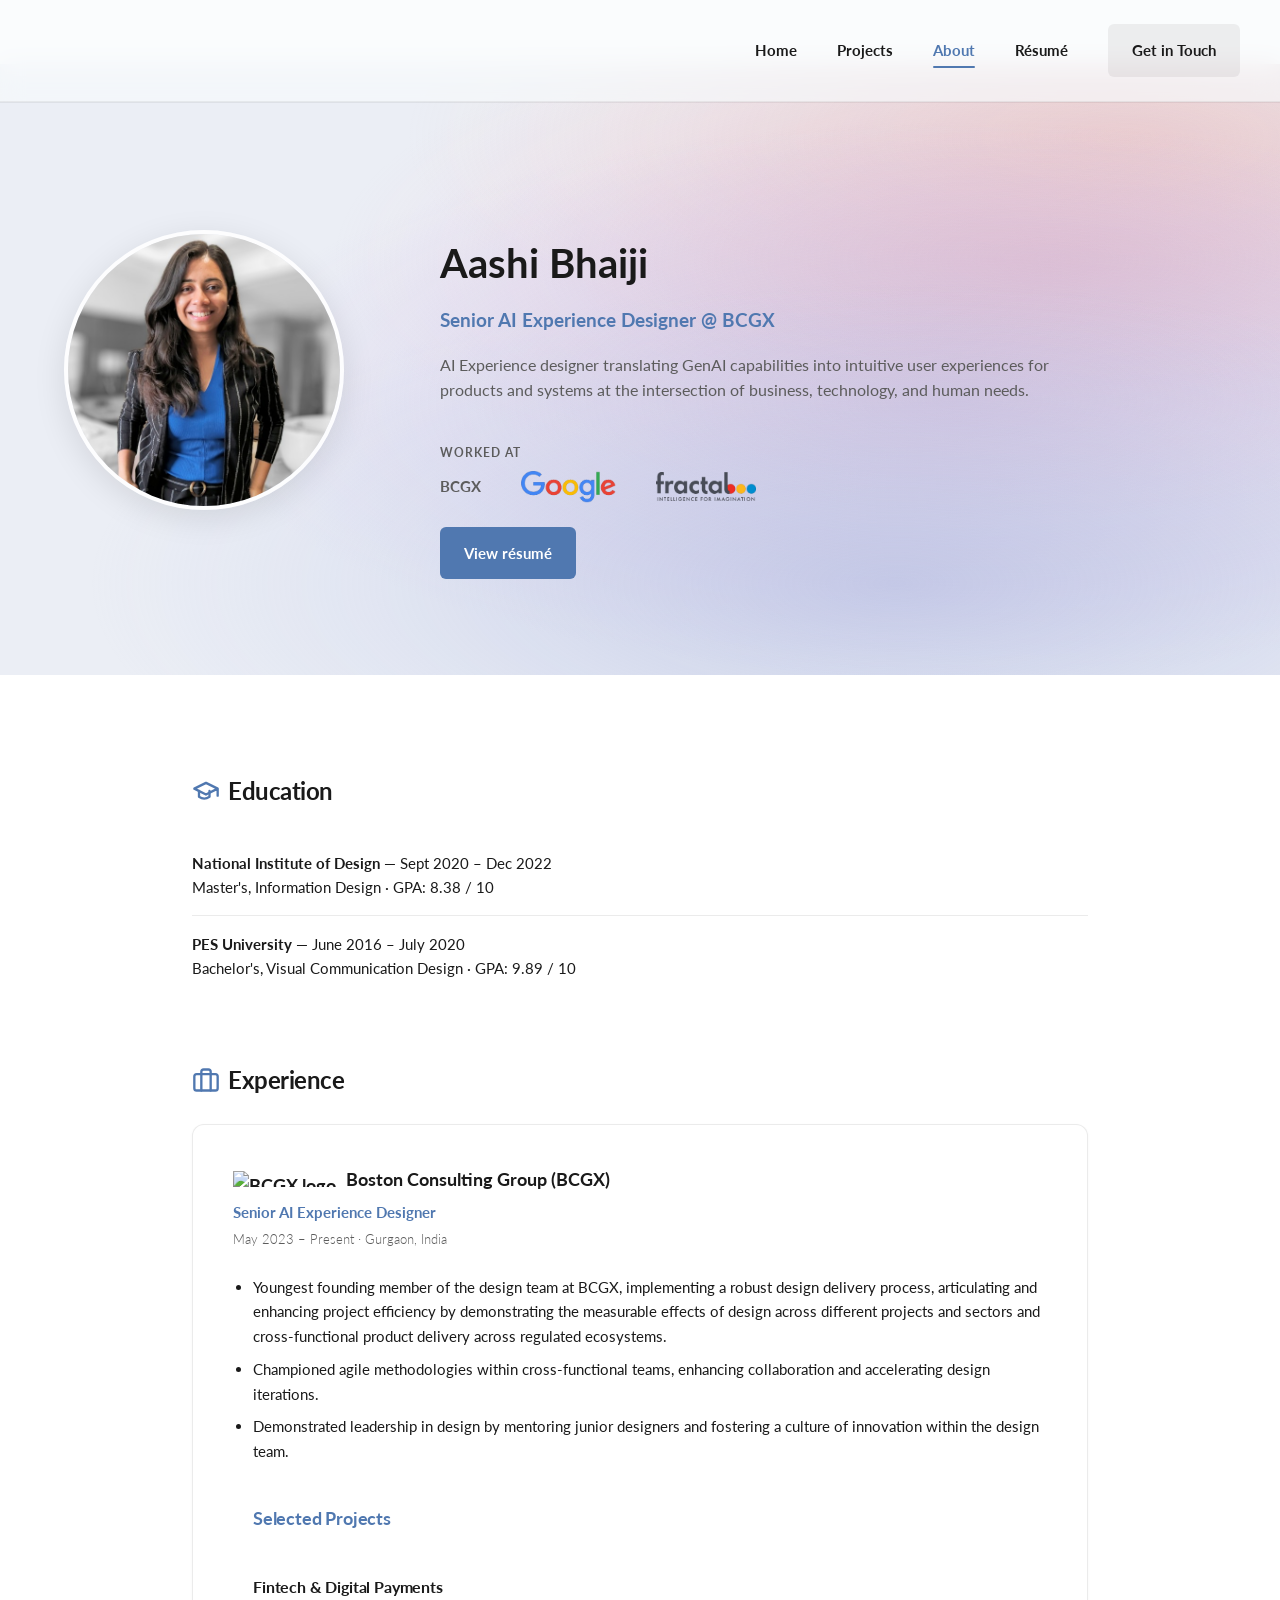
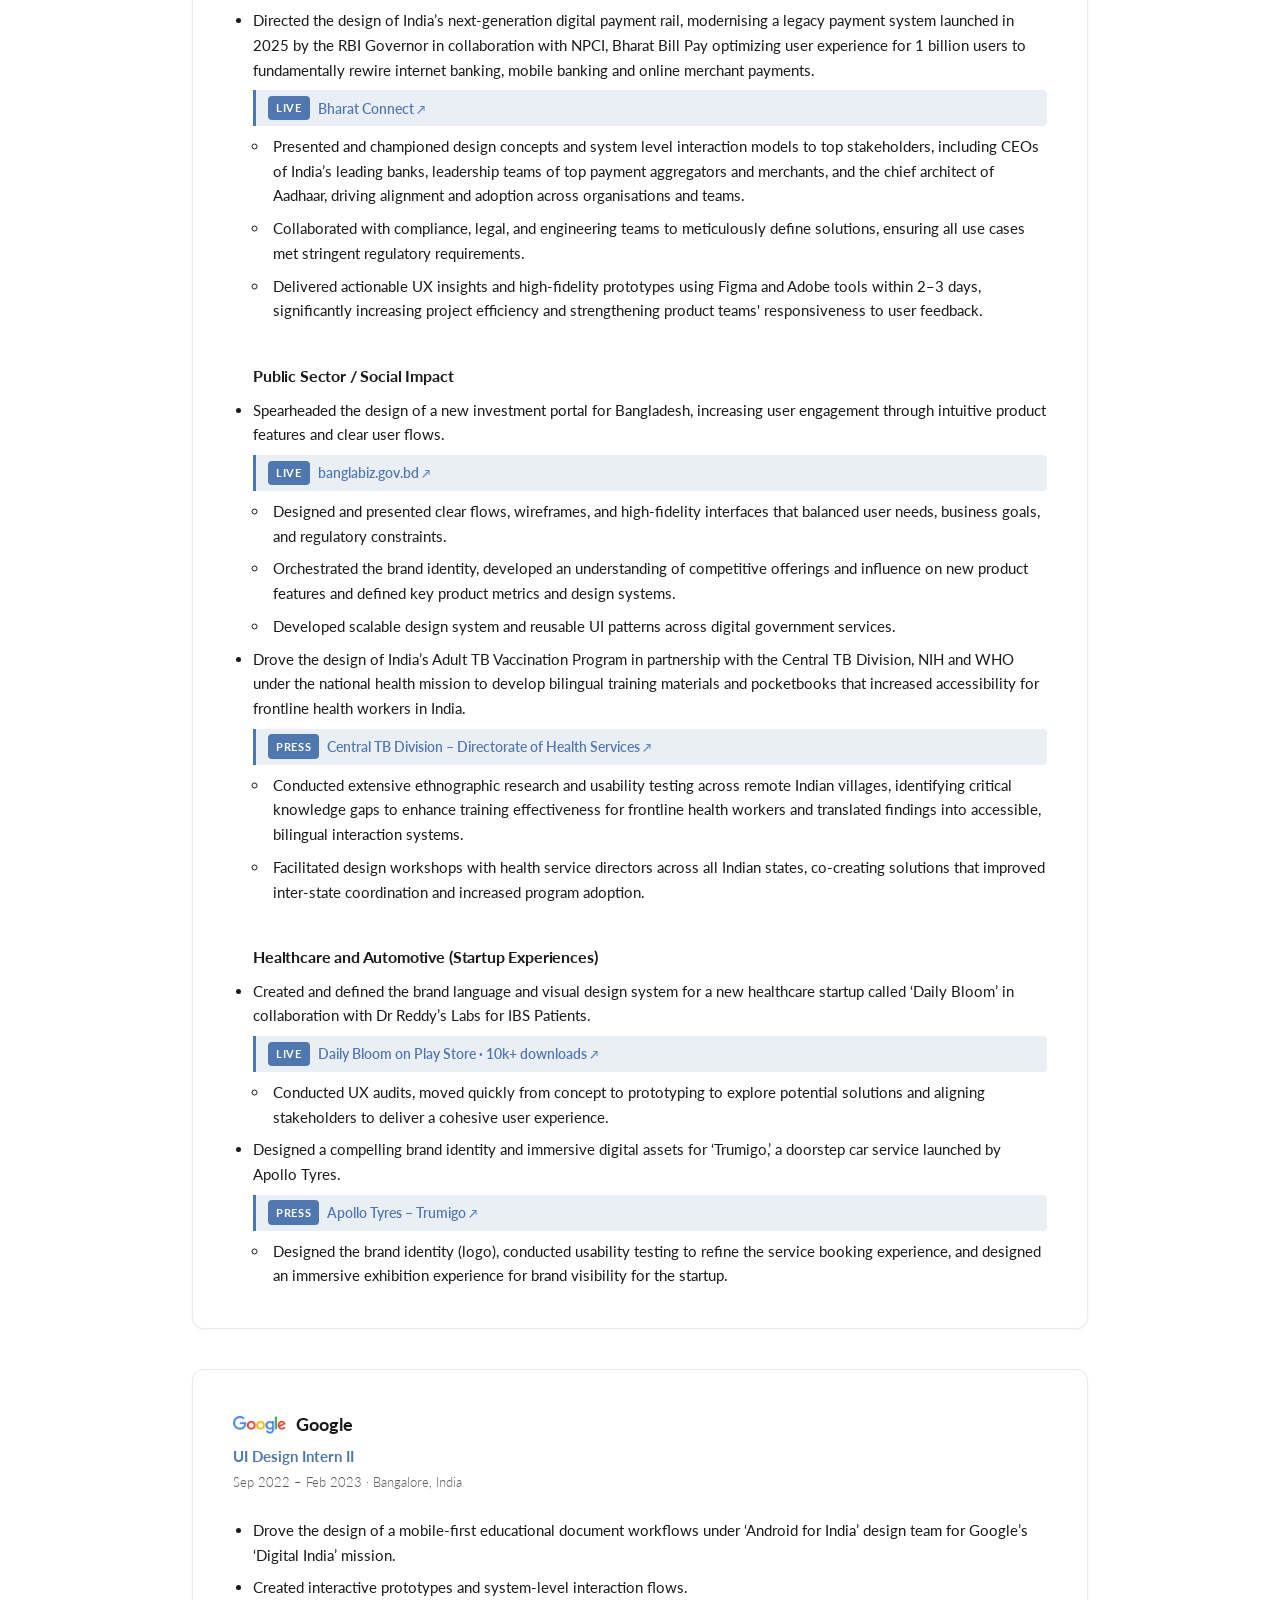
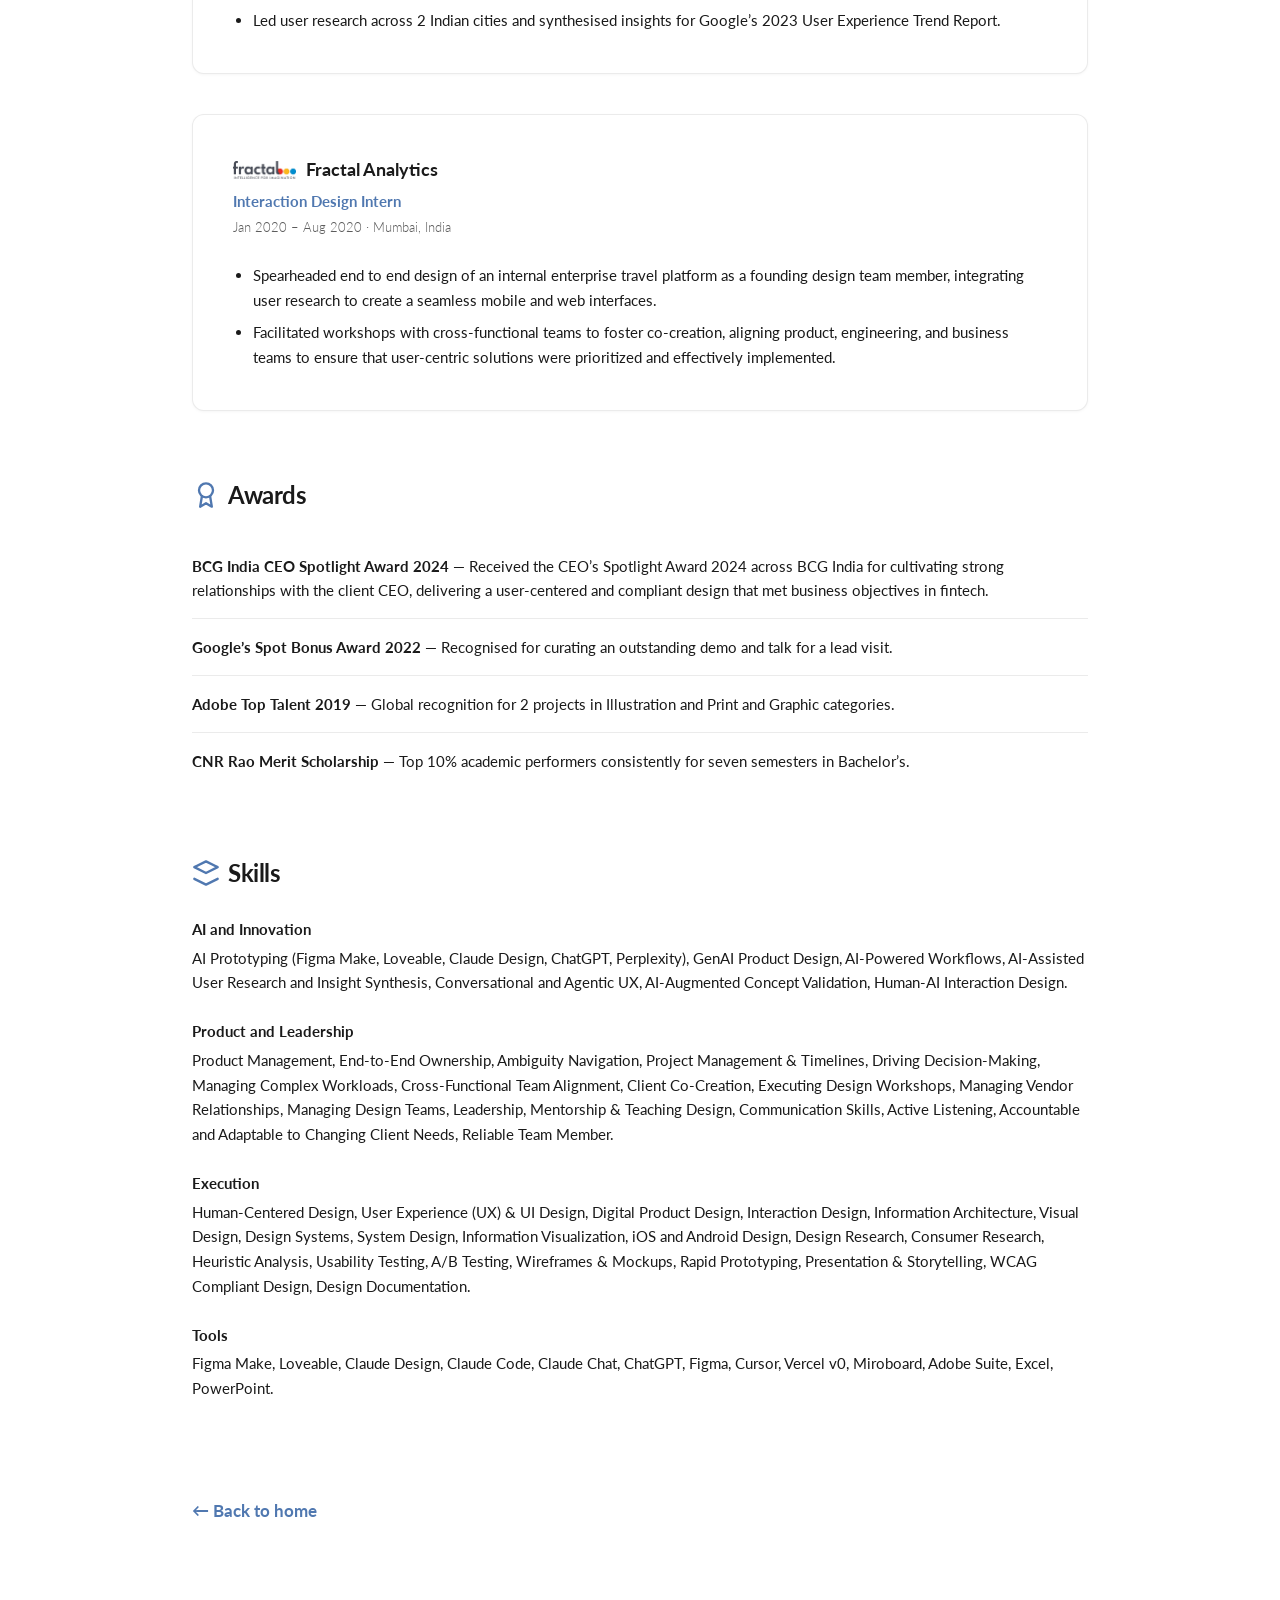
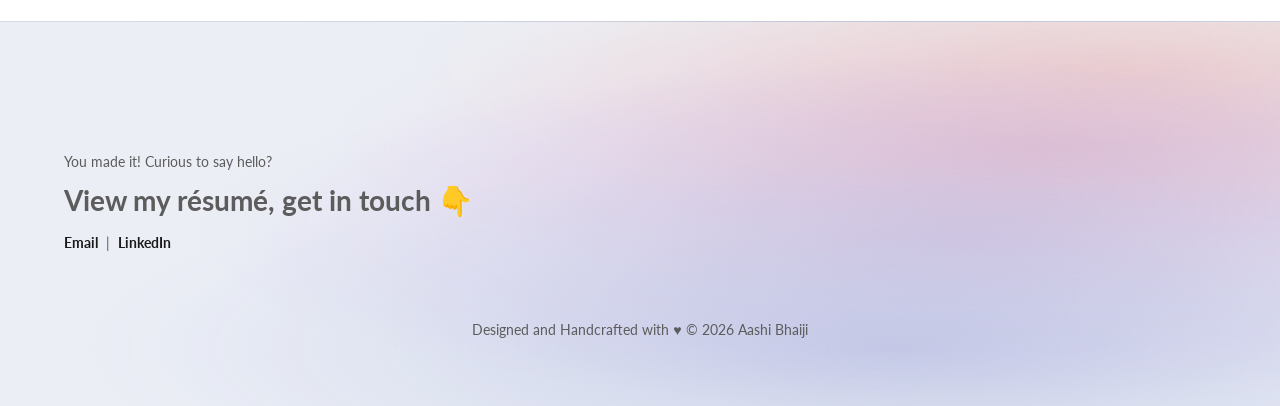
==== about.html @ fd7581af "First commit for portfolio" ====
<!DOCTYPE html>
<html lang="en">
<head>
  <meta charset="UTF-8" />
  <meta name="viewport" content="width=device-width, initial-scale=1.0" />
  <title>About — Aashi Bhaiji</title>
  <meta name="description" content="About Aashi Bhaiji — Senior AI Experience Designer. Education, experience, and background." />
  <link rel="preconnect" href="https://fonts.googleapis.com" />
  <link rel="preconnect" href="https://fonts.gstatic.com" crossorigin />
  <link href="https://fonts.googleapis.com/css2?family=Lato:ital,wght@0,300;0,400;0,700;0,900;1,400&display=swap" rel="stylesheet" />
  <link rel="stylesheet" href="styles.css" />
</head>
<body class="page-about" id="top">
  <header class="site-header">
    <nav class="nav">
      <a href="index.html">Home</a>
      <a href="index.html#projects">Projects</a>
      <a href="about.html" aria-current="page">About</a>
      <a href="https://docs.google.com/document/d/1HMW5zZJj4p2m2f_B7VnrQRGxJLU11f6y/edit?usp=sharing&amp;ouid=116514539623917576615&amp;rtpof=true&amp;sd=true" target="_blank" rel="noopener">Résumé</a>
      <a href="index.html#contact" class="btn btn--nav">Get in Touch</a>
    </nav>
    <button class="menu-toggle" aria-label="Toggle menu">
      <span></span>
      <span></span>
      <span></span>
    </button>
  </header>

  <main class="about-page">
    <section class="about-hero">
      <div class="about-hero__gradient"></div>
      <div class="about-hero__inner">
        <div class="about-hero__photo-wrap">
          <img src="assets/aashi-photo.png" alt="Aashi Bhaiji" class="about-hero__photo" width="320" height="320" />
        </div>
        <div class="about-hero__intro">
          <h1 class="about-hero__title">Aashi Bhaiji</h1>
          <p class="about-hero__role">Senior AI Experience Designer @ BCGX</p>
          <p class="about-hero__tagline">AI Experience designer translating GenAI capabilities into intuitive user experiences for products and systems at the intersection of business, technology, and human needs.</p>
          <div class="about-hero__logos">
            <span class="about-hero__logos-label">Worked at</span>
            <div class="about-hero__logos-row">
              <span class="about-hero__logo-wrap">
                <img src="https://upload.wikimedia.org/wikipedia/commons/e/e8/BCG_Corporate_Logo.svg" alt="BCGX" class="about-hero__logo" width="80" height="32" loading="lazy" onerror="this.style.display='none';this.nextElementSibling.style.display='inline';" /><span class="about-hero__logo-fallback" style="display:none;">BCGX</span>
              </span>
              <span class="about-hero__logo-wrap">
                <img src="assets/logos/google.png" alt="Google" class="about-hero__logo" width="80" height="32" loading="lazy" onerror="this.style.display='none';this.nextElementSibling.style.display='inline';" /><span class="about-hero__logo-fallback" style="display:none;">Google</span>
              </span>
              <span class="about-hero__logo-wrap">
                <img src="assets/logos/fractal.png" alt="Fractal" class="about-hero__logo" width="80" height="32" loading="lazy" onerror="this.style.display='none';this.nextElementSibling.style.display='inline';" /><span class="about-hero__logo-fallback" style="display:none;">Fractal</span>
              </span>
            </div>
          </div>
          <a href="https://docs.google.com/document/d/1HMW5zZJj4p2m2f_B7VnrQRGxJLU11f6y/edit?usp=sharing&amp;ouid=116514539623917576615&amp;rtpof=true&amp;sd=true" target="_blank" rel="noopener" class="btn btn--primary about-hero__cta">View résumé</a>
        </div>
      </div>
    </section>

    <section class="about-content">
      <div class="about-content__inner">
        <h2 class="about-content__heading about-reveal">
          <span class="about-content__icon" aria-hidden="true"><svg width="24" height="24" viewBox="0 0 24 24" fill="none" stroke="currentColor" stroke-width="2" stroke-linecap="round" stroke-linejoin="round"><path d="M22 10v6M2 10l10-5 10 5-10 5z"/><path d="M6 12v5c3 2 6 2 9 0v-5"/></svg></span>
          Education
        </h2>
        <ul class="about-list about-reveal">
          <li class="about-list__item">
            <strong>National Institute of Design</strong> — Sept 2020 – Dec 2022<br />
            Master's, Information Design · GPA: 8.38 / 10
          </li>
          <li class="about-list__item">
            <strong>PES University</strong> — June 2016 – July 2020<br />
            Bachelor's, Visual Communication Design · GPA: 9.89 / 10
          </li>
        </ul>

        <h2 class="about-content__heading about-reveal">
          <span class="about-content__icon" aria-hidden="true"><svg width="24" height="24" viewBox="0 0 24 24" fill="none" stroke="currentColor" stroke-width="2" stroke-linecap="round" stroke-linejoin="round"><rect x="2" y="7" width="20" height="14" rx="2"/><path d="M16 21V5a2 2 0 0 0-2-2h-4a2 2 0 0 0-2 2v16"/></svg></span>
          Experience
        </h2>
        <div class="about-exp">
          <div class="about-exp__item about-reveal">
            <div class="about-exp__meta">
              <h3 class="about-exp__title">
                <img src="https://upload.wikimedia.org/wikipedia/commons/e/e8/BCG_Corporate_Logo.svg" alt="BCGX logo" class="about-exp__company-logo about-exp__company-logo--bcg" loading="lazy" />
                <span>Boston Consulting Group (BCGX)</span>
              </h3>
              <span class="about-exp__role">Senior AI Experience Designer</span>
              <span class="about-exp__dates">May 2023 – Present · Gurgaon, India</span>
            </div>
            <ul class="about-exp__bullets">
              <li>Youngest founding member of the design team at BCGX, implementing a robust design delivery process, articulating and enhancing project efficiency by demonstrating the measurable effects of design across different projects and sectors and cross-functional product delivery across regulated ecosystems.</li>
              <li>Championed agile methodologies within cross-functional teams, enhancing collaboration and accelerating design iterations.</li>
              <li>Demonstrated leadership in design by mentoring junior designers and fostering a culture of innovation within the design team.</li>
              <li class="about-exp__selected-head"><h4 class="about-exp__subheading">Selected Projects</h4></li>
              <li class="about-exp__subhead"><h4 class="about-exp__subheading">Fintech &amp; Digital Payments</h4></li>
              <li>Directed the design of India’s next-generation digital payment rail, modernising a legacy payment system launched in 2025 by the RBI Governor in collaboration with NPCI, Bharat Bill Pay optimizing user experience for 1 billion users to fundamentally rewire internet banking, mobile banking and online merchant payments.</li>
              <li class="about-exp__live"><span class="about-exp__live-pill">Live</span> <a href="https://www.bharat-connect.com/banking-connect/" target="_blank" rel="noopener">Bharat Connect <span class="about-exp__live-icon" aria-hidden="true">↗</span></a></li>
              <li class="about-exp__sub">Presented and championed design concepts and system level interaction models to top stakeholders, including CEOs of India’s leading banks, leadership teams of top payment aggregators and merchants, and the chief architect of Aadhaar, driving alignment and adoption across organisations and teams.</li>
              <li class="about-exp__sub">Collaborated with compliance, legal, and engineering teams to meticulously define solutions, ensuring all use cases met stringent regulatory requirements.</li>
              <li class="about-exp__sub">Delivered actionable UX insights and high-fidelity prototypes using Figma and Adobe tools within 2–3 days, significantly increasing project efficiency and strengthening product teams' responsiveness to user feedback.</li>
              <li class="about-exp__subhead"><h4 class="about-exp__subheading">Public Sector / Social Impact</h4></li>
              <li>Spearheaded the design of a new investment portal for Bangladesh, increasing user engagement through intuitive product features and clear user flows.</li>
              <li class="about-exp__live"><span class="about-exp__live-pill">Live</span> <a href="https://banglabiz.gov.bd/" target="_blank" rel="noopener">banglabiz.gov.bd <span class="about-exp__live-icon" aria-hidden="true">↗</span></a></li>
              <li class="about-exp__sub">Designed and presented clear flows, wireframes, and high-fidelity interfaces that balanced user needs, business goals, and regulatory constraints.</li>
              <li class="about-exp__sub">Orchestrated the brand identity, developed an understanding of competitive offerings and influence on new product features and defined key product metrics and design systems.</li>
              <li class="about-exp__sub">Developed scalable design system and reusable UI patterns across digital government services.</li>
              <li>Drove the design of India’s Adult TB Vaccination Program in partnership with the Central TB Division, NIH and WHO under the national health mission to develop bilingual training materials and pocketbooks that increased accessibility for frontline health workers in India.</li>
              <li class="about-exp__live"><span class="about-exp__live-pill">Press</span> <a href="https://tbcindia.mohfw.gov.in/" target="_blank" rel="noopener">Central TB Division – Directorate of Health Services <span class="about-exp__live-icon" aria-hidden="true">↗</span></a></li>
              <li class="about-exp__sub">Conducted extensive ethnographic research and usability testing across remote Indian villages, identifying critical knowledge gaps to enhance training effectiveness for frontline health workers and translated findings into accessible, bilingual interaction systems.</li>
              <li class="about-exp__sub">Facilitated design workshops with health service directors across all Indian states, co-creating solutions that improved inter-state coordination and increased program adoption.</li>
              <li class="about-exp__subhead"><h4 class="about-exp__subheading">Healthcare and Automotive (Startup Experiences)</h4></li>
              <li>Created and defined the brand language and visual design system for a new healthcare startup called ‘Daily Bloom’ in collaboration with Dr Reddy’s Labs for IBS Patients.</li>
              <li class="about-exp__live"><span class="about-exp__live-pill">Live</span> <a href="https://play.google.com/store/apps/details?id=com.dailybloom.ibs&hl=en_US" target="_blank" rel="noopener">Daily Bloom on Play Store · 10k+ downloads <span class="about-exp__live-icon" aria-hidden="true">↗</span></a></li>
              <li class="about-exp__sub">Conducted UX audits, moved quickly from concept to prototyping to explore potential solutions and aligning stakeholders to deliver a cohesive user experience.</li>
              <li>Designed a compelling brand identity and immersive digital assets for ‘Trumigo,’ a doorstep car service launched by Apollo Tyres.</li>
              <li class="about-exp__live"><span class="about-exp__live-pill">Press</span> <a href="https://corporate.apollotyres.com/press-and-media/news/corporate/Trumigo-rolled-out/" target="_blank" rel="noopener">Apollo Tyres – Trumigo <span class="about-exp__live-icon" aria-hidden="true">↗</span></a></li>
              <li class="about-exp__sub">Designed the brand identity (logo), conducted usability testing to refine the service booking experience, and designed an immersive exhibition experience for brand visibility for the startup.</li>
            </ul>
          </div>
          <div class="about-exp__item about-reveal">
            <div class="about-exp__meta">
              <h3 class="about-exp__title">
                <img src="assets/logos/google.png" alt="Google logo" class="about-exp__company-logo" loading="lazy" />
                <span>Google</span>
              </h3>
              <span class="about-exp__role">UI Design Intern II</span>
              <span class="about-exp__dates">Sep 2022 – Feb 2023 · Bangalore, India</span>
            </div>
            <ul class="about-exp__bullets">
              <li>Drove the design of a mobile-first educational document workflows under ‘Android for India’ design team for Google’s ‘Digital India’ mission.</li>
              <li>Created interactive prototypes and system-level interaction flows.</li>
              <li>Led user research across 2 Indian cities and synthesised insights for Google’s 2023 User Experience Trend Report.</li>
            </ul>
          </div>
          <div class="about-exp__item about-reveal">
            <div class="about-exp__meta">
              <h3 class="about-exp__title">
                <img src="assets/logos/fractal.png" alt="Fractal logo" class="about-exp__company-logo" loading="lazy" />
                <span>Fractal Analytics</span>
              </h3>
              <span class="about-exp__role">Interaction Design Intern</span>
              <span class="about-exp__dates">Jan 2020 – Aug 2020 · Mumbai, India</span>
            </div>
            <ul class="about-exp__bullets">
              <li>Spearheaded end to end design of an internal enterprise travel platform as a founding design team member, integrating user research to create a seamless mobile and web interfaces.</li>
              <li>Facilitated workshops with cross-functional teams to foster co-creation, aligning product, engineering, and business teams to ensure that user-centric solutions were prioritized and effectively implemented.</li>
            </ul>
          </div>
        </div>

        <h2 class="about-content__heading about-reveal">
          <span class="about-content__icon" aria-hidden="true"><svg width="24" height="24" viewBox="0 0 24 24" fill="none" stroke="currentColor" stroke-width="2" stroke-linecap="round" stroke-linejoin="round"><circle cx="12" cy="8" r="6"/><path d="M15.477 12.89L17 22l-5-3-5 3 1.523-9.11"/></svg></span>
          Awards
        </h2>
        <ul class="about-list about-reveal">
          <li class="about-list__item"><strong>BCG India CEO Spotlight Award 2024</strong> — Received the CEO’s Spotlight Award 2024 across BCG India for cultivating strong relationships with the client CEO, delivering a user-centered and compliant design that met business objectives in fintech.</li>
          <li class="about-list__item"><strong>Google’s Spot Bonus Award 2022</strong> — Recognised for curating an outstanding demo and talk for a lead visit.</li>
          <li class="about-list__item"><strong>Adobe Top Talent 2019</strong> — Global recognition for 2 projects in Illustration and Print and Graphic categories.</li>
          <li class="about-list__item"><strong>CNR Rao Merit Scholarship</strong> — Top 10% academic performers consistently for seven semesters in Bachelor’s.</li>
        </ul>

        <h2 class="about-content__heading about-reveal">
          <span class="about-content__icon" aria-hidden="true"><svg width="24" height="24" viewBox="0 0 24 24" fill="none" stroke="currentColor" stroke-width="2" stroke-linecap="round" stroke-linejoin="round"><path d="M12 2L2 7l10 5 10-5-10-5z"/><path d="M2 17l10 5 10-5"/></svg></span>
          Skills
        </h2>
        <div class="about-skills about-reveal">
          <h3 class="about-skills__group">AI and Innovation</h3>
          <p class="about-skills__list">AI Prototyping (Figma Make, Loveable, Claude Design, ChatGPT, Perplexity), GenAI Product Design, AI-Powered Workflows, AI-Assisted User Research and Insight Synthesis, Conversational and Agentic UX, AI-Augmented Concept Validation, Human-AI Interaction Design.</p>
          <h3 class="about-skills__group">Product and Leadership</h3>
          <p class="about-skills__list">Product Management, End-to-End Ownership, Ambiguity Navigation, Project Management &amp; Timelines, Driving Decision-Making, Managing Complex Workloads, Cross-Functional Team Alignment, Client Co-Creation, Executing Design Workshops, Managing Vendor Relationships, Managing Design Teams, Leadership, Mentorship &amp; Teaching Design, Communication Skills, Active Listening, Accountable and Adaptable to Changing Client Needs, Reliable Team Member.</p>
          <h3 class="about-skills__group">Execution</h3>
          <p class="about-skills__list">Human-Centered Design, User Experience (UX) &amp; UI Design, Digital Product Design, Interaction Design, Information Architecture, Visual Design, Design Systems, System Design, Information Visualization, iOS and Android Design, Design Research, Consumer Research, Heuristic Analysis, Usability Testing, A/B Testing, Wireframes &amp; Mockups, Rapid Prototyping, Presentation &amp; Storytelling, WCAG Compliant Design, Design Documentation.</p>
          <h3 class="about-skills__group">Tools</h3>
          <p class="about-skills__list">Figma Make, Loveable, Claude Design, Claude Code, Claude Chat, ChatGPT, Figma, Cursor, Vercel v0, Miroboard, Adobe Suite, Excel, PowerPoint.</p>
        </div>

        <p class="about-content__back"><a href="index.html">← Back to home</a></p>
      </div>
    </section>
  </main>

  <footer id="contact" class="site-footer">
    <div class="site-footer__inner">
      <p class="site-footer__hello">You made it! Curious to say hello?</p>
      <p class="site-footer__cta">View my <a href="https://docs.google.com/document/d/1HMW5zZJj4p2m2f_B7VnrQRGxJLU11f6y/edit?usp=sharing&amp;ouid=116514539623917576615&amp;rtpof=true&amp;sd=true" target="_blank" rel="noopener">résumé</a>, get in touch 👇</p>
      <div class="site-footer__links">
        <a href="mailto:aashi.bhaiji@gmail.com" class="site-footer__link">Email</a>
        <span class="site-footer__sep">|</span>
        <a href="https://www.linkedin.com/in/aashibhaiji/" target="_blank" rel="noopener" class="site-footer__link">LinkedIn</a>
      </div>
    </div>
    <p class="site-footer__credit">Designed and Handcrafted with ♥ © 2026 Aashi Bhaiji</p>
  </footer>

  <div class="project-back-top-wrap" id="project-back-top-wrap">
    <span class="project-back-top__label" aria-live="polite">0% read</span>
    <a href="#top" class="project-back-top" aria-label="Back to top" id="project-back-top">
      <span class="project-back-top__ring" aria-hidden="true"></span>
      <svg width="24" height="24" viewBox="0 0 24 24" fill="none" stroke="currentColor" stroke-width="2" stroke-linecap="round" stroke-linejoin="round"><path d="M12 19V5M5 12l7-7 7 7"/></svg>
    </a>
  </div>

  <script src="script.js"></script>
</body>
</html>
---- styles.css ----
/* --- Design tokens --- */
:root {
  --color-bg: #ffffff;
  --color-bg-elevated: #f8f9fa;
  --color-surface: #eef0f2;
  --color-text: #1a1a1a;
  --color-text-muted: #5c5c5c;
  --color-accent: #5078b0;
  --color-accent-soft: rgba(80, 120, 176, 0.12);
  --color-accent-dark: #3e6290;
  --color-border: rgba(0, 0, 0, 0.08);

  --font-family: "Lato", sans-serif;
  /* Hierarchy: light 300, regular 400, bold 700, black 900 */

  --space-xs: 0.5rem;
  --space-sm: 1rem;
  --space-md: 1.5rem;
  --space-lg: 2.5rem;
  --space-xl: 4rem;
  --space-2xl: 6rem;
  --space-3xl: 8rem;

  --radius-sm: 6px;
  --radius-md: 12px;
  --radius-lg: 20px;

  --transition: 0.25s cubic-bezier(0.4, 0, 0.2, 1);
}

/* --- Reset & base --- */
*,
*::before,
*::after {
  box-sizing: border-box;
  margin: 0;
  padding: 0;
}

html {
  scroll-behavior: smooth;
}

body {
  font-family: var(--font-family);
  font-weight: 400;
  font-size: clamp(1rem, 2vw, 1.0625rem);
  line-height: 1.65;
  color: var(--color-text);
  background: #ffffff;
  -webkit-font-smoothing: antialiased;
  -moz-osx-font-smoothing: grayscale;
  overflow-x: hidden;
}

img {
  max-width: 100%;
  height: auto;
  display: block;
}

a {
  color: inherit;
  text-decoration: none;
  transition: color var(--transition), opacity var(--transition);
}

a:hover {
  color: var(--color-accent);
}

a:focus-visible,
button:focus-visible {
  outline: 2px solid var(--color-accent);
  outline-offset: 2px;
}

/* --- Header --- */
.site-header {
  position: fixed;
  top: 0;
  left: 0;
  right: 0;
  z-index: 100;
  display: flex;
  align-items: center;
  justify-content: flex-end;
  padding: var(--space-sm) var(--space-md);
  background: rgba(255, 255, 255, 0.4);
  backdrop-filter: blur(12px);
  -webkit-backdrop-filter: blur(12px);
  transition: background var(--transition), box-shadow var(--transition);
}

@media (min-width: 769px) {
  .site-header {
    padding: var(--space-md) var(--space-lg);
  }
}

.site-header.scrolled {
  background: rgba(255, 255, 255, 0.72);
  backdrop-filter: blur(14px);
  -webkit-backdrop-filter: blur(14px);
  box-shadow: 0 1px 0 var(--color-border);
}

body.page-about .site-header,
body.project-page .site-header {
  background: rgba(248, 250, 252, 0.65);
  backdrop-filter: blur(12px);
  -webkit-backdrop-filter: blur(12px);
  border-bottom: 1px solid rgba(0, 0, 0, 0.06);
  box-shadow: 0 1px 0 rgba(0, 0, 0, 0.06);
}

.nav {
  display: flex;
  align-items: center;
  gap: var(--space-md);
}

@media (min-width: 769px) {
  .nav {
    gap: var(--space-lg);
  }
}

.nav a:not(.btn--nav) {
  font-size: clamp(0.875rem, 1.5vw, 0.9375rem);
  font-weight: 700;
  color: var(--color-text);
}

.nav a:not(.btn--nav):hover {
  color: var(--color-accent);
}

.nav a[aria-current="page"]:not(.btn--nav) {
  color: var(--color-accent);
  position: relative;
}

.nav a[aria-current="page"]:not(.btn--nav)::after {
  content: "";
  position: absolute;
  left: 0;
  right: 0;
  bottom: -0.35rem;
  height: 2px;
  background: currentColor;
  border-radius: 999px;
}

.btn--nav {
  display: inline-flex;
  align-items: center;
  justify-content: center;
  padding: 0.5rem 1rem;
  font-size: clamp(0.8125rem, 1.25vw, 0.9375rem);
  font-weight: 700;
  color: var(--color-text);
  background: rgba(0, 0, 0, 0.06);
  border-radius: 9999px;
  transition: background var(--transition), color var(--transition);
}

.btn--nav:hover {
  background: rgba(0, 0, 0, 0.1);
  color: var(--color-text);
}

.menu-toggle {
  display: none;
  flex-direction: column;
  gap: 6px;
  background: none;
  border: none;
  cursor: pointer;
  padding: 4px;
  color: var(--color-text);
}

.menu-toggle span {
  width: 22px;
  height: 2px;
  background: currentColor;
  transition: var(--transition);
}

@media (max-width: 768px) {
  .nav {
    position: fixed;
    top: 0;
    right: 0;
    bottom: 0;
    left: 0;
    flex-direction: column;
    justify-content: center;
    align-items: center;
    gap: var(--space-lg);
    background: rgba(250, 251, 252, 0.98);
    backdrop-filter: blur(12px);
    opacity: 0;
    visibility: hidden;
    transition: opacity var(--transition), visibility var(--transition);
  }

  .nav .btn--nav {
    margin-top: var(--space-xs);
  }

  .nav.is-open {
    opacity: 1;
    visibility: visible;
  }

  .nav.is-open + .menu-toggle span:nth-child(1) {
    transform: translateY(8px) rotate(45deg);
  }
  .nav.is-open + .menu-toggle span:nth-child(2) {
    opacity: 0;
  }
  .nav.is-open + .menu-toggle span:nth-child(3) {
    transform: translateY(-8px) rotate(-45deg);
  }

  .menu-toggle {
    display: flex;
    z-index: 101;
  }
}

/* --- Hero (organic, flowy gradient — reference style) --- */
.hero {
  min-height: 100vh;
  width: 100%;
  display: flex;
  flex-direction: column;
  justify-content: center;
  align-items: center;
  padding: calc(70px + var(--space-sm)) 0 4rem;
  position: relative;
  background:
    radial-gradient(ellipse 90% 70% at 70% 85%, rgba(170, 185, 228, 0.5) 0%, rgba(195, 208, 238, 0.2) 45%, transparent 70%),
    radial-gradient(ellipse 85% 65% at 75% 55%, rgba(195, 175, 220, 0.48) 0%, rgba(215, 198, 238, 0.18) 50%, transparent 70%),
    radial-gradient(ellipse 80% 60% at 82% 32%, rgba(228, 170, 200, 0.45) 0%, rgba(238, 200, 220, 0.15) 50%, transparent 70%),
    radial-gradient(ellipse 75% 55% at 88% 12%, rgba(240, 195, 175, 0.42) 0%, rgba(248, 218, 198, 0.12) 55%, transparent 75%),
    #f2f4f8;
  background-size: 120% 120%, 120% 120%, 120% 120%, 120% 120%, 100% 100%;
  background-position: 55% 50%, 50% 50%, 45% 50%, 40% 50%, 0 0;
  animation: heroGradientDrift 12s ease-in-out infinite alternate;
}

@keyframes heroGradientDrift {
  0% { background-position: 45% 50%, 40% 50%, 35% 50%, 30% 50%, 0 0; }
  100% { background-position: 65% 50%, 60% 50%, 55% 50%, 50% 50%, 0 0; }
}

.hero__container,
.hero__scroll {
  position: relative;
  z-index: 1;
}

@media (min-width: 769px) {
  .hero {
    padding: calc(80px + var(--space-md)) 0 5rem;
  }
}

.hero__container {
  width: 100%;
  max-width: 90rem;
  margin: 0 auto;
  padding: 0 clamp(1rem, 4vw, 2.5rem);
  display: flex;
  flex-direction: column;
  align-items: flex-start;
}

.hero__greeting {
  font-size: clamp(1.125rem, 3vw, 1.75rem);
  font-weight: 700;
  color: var(--color-text);
  margin-bottom: var(--space-sm);
  opacity: 0;
  animation: fadeUp 0.6s ease 0.1s forwards;
}

.hero__wave {
  display: inline-block;
  cursor: default;
  transition: transform 0.3s ease;
}

.hero__greeting:hover .hero__wave {
  animation: wave 0.6s ease-in-out;
}

@keyframes wave {
  0%, 100% { transform: rotate(0deg); }
  25% { transform: rotate(20deg); }
  75% { transform: rotate(-10deg); }
}

.hero__greeting .hero__name {
  color: var(--color-accent);
  font-weight: 700;
  display: inline-block;
  transition: transform 0.25s ease, color 0.25s ease;
  position: relative;
  text-decoration: none;
}

.hero__greeting .hero__name::after {
  content: '';
  position: absolute;
  left: 0;
  bottom: -2px;
  width: 100%;
  height: 2px;
  background: currentColor;
  transform: scaleX(0);
  transform-origin: right;
  transition: transform 0.3s ease;
}

.hero__greeting:hover .hero__name,
.hero__name:hover {
  transform: scale(1.04);
}

.hero__greeting:hover .hero__name::after,
.hero__name:hover::after {
  transform: scaleX(1);
  transform-origin: left;
}

.hero__title {
  font-family: var(--font-family);
  font-size: clamp(1.75rem, 5vw, 3.5rem);
  font-weight: 900;
  line-height: 1.2;
  letter-spacing: -0.02em;
  color: var(--color-text);
  margin-bottom: var(--space-md);
  width: 100%;
  max-width: 34ch;
  opacity: 0;
  animation: fadeUp 0.6s ease 0.15s forwards;
  text-wrap: balance;
}

.hero__lead {
  font-size: clamp(0.9375rem, 1.75vw, 1.25rem);
  font-weight: 400;
  color: var(--color-text-muted);
  margin-bottom: 0;
  opacity: 0;
  animation: fadeUp 0.6s ease 0.2s forwards;
}

.hero__company {
  padding: 0.15em 0.4em;
  margin: 0 -0.1em;
  border-radius: 4px;
  transition: background 0.25s ease, color 0.25s ease;
}

.hero__lead:hover .hero__company {
  background: var(--color-accent-soft);
  color: var(--color-text);
}

.hero__cta {
  margin-top: var(--space-lg);
  opacity: 0;
  animation: fadeUp 0.6s ease 0.3s forwards;
}

.hero__scroll {
  position: absolute;
  bottom: 1.5rem;
  left: 50%;
  transform: translateX(-50%);
  display: flex;
  align-items: center;
  justify-content: center;
  width: 2.5rem;
  height: 2.5rem;
  border-radius: 50%;
  background: rgba(0, 0, 0, 0.06);
  color: var(--color-text);
  transition: background var(--transition), color var(--transition), transform var(--transition);
  animation: scrollBounce 2.5s ease-in-out infinite;
  overflow: visible;
}

.hero__scroll::before {
  content: '';
  position: absolute;
  inset: -5px;
  border-radius: 50%;
  border: 2px solid rgba(80, 120, 176, 0.45);
  opacity: 0;
  transform: scale(0.85);
  transition: opacity 0.3s ease, transform 0.3s ease;
}

.hero__scroll:hover::before {
  opacity: 1;
  transform: scale(1);
  animation: scrollRingPulse 1.2s ease-in-out infinite;
}

@keyframes scrollRingPulse {
  0%, 100% { opacity: 0.7; }
  50% { opacity: 1; }
}

.hero__scroll:hover {
  background: rgba(0, 0, 0, 0.12);
  color: var(--color-text);
  animation: none;
  transform: translateX(-50%) translateY(4px);
}

.hero__scroll:hover svg {
  animation: scrollArrow 0.6s ease-in-out infinite;
}

@keyframes scrollBounce {
  0%, 100% { transform: translateX(-50%) translateY(0); }
  50% { transform: translateX(-50%) translateY(6px); }
}

@keyframes scrollArrow {
  0%, 100% { transform: translateY(0); }
  50% { transform: translateY(3px); }
}

.hero__scroll svg {
  width: 1.25rem;
  height: 1.25rem;
  transition: transform var(--transition);
}

@keyframes fadeUp {
  from {
    opacity: 0;
    transform: translateY(20px);
  }
  to {
    opacity: 1;
    transform: translateY(0);
  }
}

/* --- Buttons --- */
.btn {
  display: inline-flex;
  align-items: center;
  justify-content: center;
  padding: 0.875rem 1.5rem;
  font-family: var(--font-family);
  font-size: 0.9375rem;
  font-weight: 700;
  border-radius: var(--radius-sm);
  transition: background var(--transition), color var(--transition), transform var(--transition);
}

.btn--primary {
  background: var(--color-accent);
  color: #fff;
}

.btn--primary:hover {
  background: var(--color-accent-dark);
  color: #fff;
  transform: translateY(-1px);
}

.btn--ghost {
  background: transparent;
  color: var(--color-text);
  border: 1px solid var(--color-border);
}

.btn--ghost:hover {
  border-color: var(--color-text-muted);
  color: var(--color-text);
}

/* --- Sections --- */
.section-header {
  margin-bottom: var(--space-xl);
}

.section-label {
  display: inline-block;
  font-family: var(--font-family);
  font-size: 0.8125rem;
  font-weight: 700;
  letter-spacing: 0.12em;
  text-transform: uppercase;
  color: var(--color-text-muted);
  margin-bottom: var(--space-xs);
  position: relative;
  transition: letter-spacing 0.3s ease, color 0.3s ease;
}

.section-label::after {
  content: '';
  position: absolute;
  left: 50%;
  bottom: -4px;
  width: 0;
  height: 2px;
  background: var(--color-accent);
  transition: width 0.35s ease, left 0.35s ease;
}

.section-label:hover {
  letter-spacing: 0.14em;
  color: var(--color-text);
}

.section-label:hover::after {
  left: 0;
  width: 100%;
}

.section-title {
  font-family: var(--font-family);
  font-size: clamp(1.75rem, 3vw, 2.25rem);
  font-weight: 900;
  letter-spacing: -0.02em;
}

/* --- Work --- */
.work {
  padding: var(--space-2xl) var(--space-md);
  max-width: 72rem;
  margin: 0 auto;
  background: #ffffff;
}

@media (min-width: 769px) {
  .work {
    padding: var(--space-3xl) var(--space-lg);
  }
}

.work__grid {
  display: grid;
  grid-template-columns: repeat(2, 1fr);
  gap: var(--space-xl);
  align-items: stretch;
}

.project {
  scroll-margin-top: 5rem;
  display: flex;
}

.project__link {
  display: flex;
  flex-direction: column;
  width: 100%;
  min-height: 380px;
  border-radius: var(--radius-md);
  overflow: hidden;
  background: #ffffff;
  border: 1px solid var(--color-border);
  box-shadow: 0 1px 3px rgba(0, 0, 0, 0.04);
  transition: border-color var(--transition), transform var(--transition), box-shadow var(--transition);
}

.project__link:hover {
  border-color: rgba(80, 120, 176, 0.35);
  transform: translateY(-4px);
  box-shadow: 0 12px 40px rgba(0, 0, 0, 0.08);
}

.project__link:hover .project__image {
  transform: scale(1.04);
}

.project__link:hover .project__thumb-img {
  transform: scale(1.04);
}

.project__link:hover .project__arrow {
  transform: translateX(4px);
}

.project__link:hover .project__title {
  color: var(--color-accent);
}

.project__media {
  position: relative;
  aspect-ratio: 16 / 10;
  min-height: 160px;
  overflow: hidden;
  flex-shrink: 0;
}

.project__thumb-img {
  width: 100%;
  height: 100%;
  object-fit: cover;
  object-position: center;
  display: block;
  transition: transform 0.5s ease;
}

.project__thumb-img--npci {
  object-position: center 82%;
  transform: scale(1.16);
}

.project__link:hover .project__thumb-img--npci {
  transform: scale(1.2);
}

.project__image {
  width: 100%;
  height: 100%;
  background-size: cover;
  background-position: center;
  transition: transform 0.5s ease;
}

.project__image--1 {
  background-image: url('assets/npci-project-thumbnail.png');
  background-size: cover;
  background-position: center;
}

.project__image--2 {
  background: linear-gradient(135deg, #1e3a4a 0%, #152d3a 50%, #0f2430 100%);
  background-image: linear-gradient(135deg, rgba(255,255,255,0.05) 0%, transparent 50%), linear-gradient(135deg, #1e3a4a 0%, #152d3a 50%, #0f2430 100%);
}

.project__image--3 {
  background: linear-gradient(135deg, #2a3d4a 0%, #1a2d38 50%, #132228 100%);
  background-image: linear-gradient(135deg, rgba(255,255,255,0.05) 0%, transparent 50%), linear-gradient(135deg, #2a3d4a 0%, #1a2d38 50%, #132228 100%);
}

.project__image--4 {
  background: linear-gradient(135deg, #243a47 0%, #1a2d38 50%, #132228 100%);
  background-image: linear-gradient(135deg, rgba(255,255,255,0.05) 0%, transparent 50%), linear-gradient(135deg, #243a47 0%, #1a2d38 50%, #132228 100%);
}

.project__media-caption {
  position: absolute;
  bottom: var(--space-sm);
  left: var(--space-md);
  font-family: var(--font-family);
  font-size: 0.6875rem;
  font-weight: 700;
  letter-spacing: 0.12em;
  text-transform: uppercase;
  color: rgba(255, 255, 255, 0.9);
}

.project__content {
  padding: var(--space-md) var(--space-lg) var(--space-lg);
  display: flex;
  flex-direction: column;
  gap: var(--space-xs);
  flex: 1;
  min-height: 0;
  background: #ffffff;
}

.project__description {
  font-family: var(--font-family);
  font-size: 0.6875rem;
  font-weight: 700;
  letter-spacing: 0.12em;
  text-transform: uppercase;
  color: #1a1a1a;
  margin-bottom: 2px;
}

.project__title {
  font-family: var(--font-family);
  font-size: clamp(1.25rem, 2vw, 1.5rem);
  font-weight: 700;
  letter-spacing: -0.01em;
  line-height: 1.3;
  color: #1a1a1a;
  transition: color var(--transition);
}

.project__subtitle {
  font-family: var(--font-family);
  font-size: clamp(0.9375rem, 1.25vw, 1rem);
  font-weight: 300;
  color: #4a4a4a;
  line-height: 1.5;
  margin-top: 2px;
}

.project__arrow {
  align-self: flex-start;
  margin-top: var(--space-xs);
  font-size: 1.25rem;
  color: var(--color-accent);
  transition: transform var(--transition);
}

@media (max-width: 768px) {
  .work__grid {
    grid-template-columns: 1fr;
    gap: var(--space-lg);
  }

  .project__link {
    min-height: 360px;
  }

  .project__media {
    aspect-ratio: 16 / 9;
  }
}

/* --- Footer (gradient like hero, left-aligned, last line centered) --- */
.site-footer {
  padding: var(--space-2xl) var(--space-md) var(--space-lg);
  border-top: 1px solid var(--color-border);
  background:
    radial-gradient(ellipse 90% 70% at 70% 85%, rgba(165, 175, 220, 0.5) 0%, rgba(185, 195, 230, 0.2) 45%, transparent 70%),
    radial-gradient(ellipse 85% 65% at 75% 55%, rgba(185, 165, 210, 0.45) 0%, rgba(200, 180, 228, 0.18) 50%, transparent 70%),
    radial-gradient(ellipse 80% 60% at 82% 32%, rgba(220, 160, 190, 0.45) 0%, rgba(235, 185, 210, 0.15) 50%, transparent 70%),
    radial-gradient(ellipse 75% 55% at 88% 12%, rgba(235, 180, 160, 0.4) 0%, rgba(245, 205, 185, 0.12) 55%, transparent 75%),
    #ebeef5;
  background-size: 100% 100%, 100% 100%, 100% 100%, 100% 100%, 100% 100%;
}

@media (min-width: 769px) {
  .site-footer {
    padding: var(--space-3xl) var(--space-lg) var(--space-xl);
  }
}

.site-footer__inner {
  max-width: 72rem;
  margin: 0 auto;
  text-align: left;
}

.site-footer__hello {
  font-family: var(--font-family);
  font-size: clamp(1.375rem, 3.75vw, 2rem);
  font-weight: 700;
  color: var(--color-text);
  margin-bottom: 0.25rem;
}

.site-footer__cta {
  margin-bottom: 0.5rem;
  font-family: var(--font-family);
  font-size: clamp(1.25rem, 3.25vw, 1.875rem);
  font-weight: 700;
  color: var(--color-accent);
}

.site-footer__cta a {
  color: inherit;
  transition: color var(--transition), opacity var(--transition);
}

.site-footer__cta a:hover {
  color: var(--color-accent-dark);
  text-decoration: underline;
}

.site-footer__links {
  display: flex;
  flex-wrap: wrap;
  align-items: center;
  justify-content: flex-start;
  gap: 0.5rem;
  margin-bottom: 0;
  font-size: 0.875rem;
}

.site-footer__sep {
  color: var(--color-text-muted);
  user-select: none;
}

.site-footer__link {
  font-family: var(--font-family);
  font-weight: 700;
  color: var(--color-text);
  transition: color var(--transition);
}

.site-footer__link:hover {
  color: var(--color-accent);
}

.site-footer__credit {
  font-family: var(--font-family);
  font-size: 0.75rem;
  font-weight: 300;
  color: var(--color-text-muted);
  text-align: center;
  margin-top: var(--space-xl);
  margin-bottom: 0;
}

.site-footer p {
  font-family: var(--font-family);
  font-size: 0.875rem;
  font-weight: 400;
  color: var(--color-text-muted);
}

/* CTA line: match hero greeting size (overrides .site-footer p) */
p.site-footer__cta {
  font-size: clamp(1.125rem, 3vw, 1.75rem);
  font-weight: 700;
}

.site-footer__inner p + p {
  margin-top: 0;
}

/* --- About page --- */
.about-page {
  padding-top: 4rem;
}

.about-hero {
  position: relative;
  padding: calc(70px + var(--space-2xl)) var(--space-md) var(--space-2xl);
  min-height: 0;
}

.about-hero__gradient {
  position: absolute;
  inset: 0;
  background:
    radial-gradient(ellipse 90% 70% at 70% 85%, rgba(165, 175, 220, 0.5) 0%, rgba(185, 195, 230, 0.2) 45%, transparent 70%),
    radial-gradient(ellipse 85% 65% at 75% 55%, rgba(185, 165, 210, 0.45) 0%, rgba(200, 180, 228, 0.18) 50%, transparent 70%),
    radial-gradient(ellipse 80% 60% at 82% 32%, rgba(220, 160, 190, 0.45) 0%, rgba(235, 185, 210, 0.15) 50%, transparent 70%),
    radial-gradient(ellipse 75% 55% at 88% 12%, rgba(235, 180, 160, 0.4) 0%, rgba(245, 205, 185, 0.12) 55%, transparent 75%),
    #ebeef5;
  background-size: 100% 100%, 100% 100%, 100% 100%, 100% 100%, 100% 100%;
  z-index: 0;
}

.about-hero__inner {
  position: relative;
  z-index: 1;
  max-width: 72rem;
  margin: 0 auto;
  display: flex;
  flex-direction: column;
  align-items: center;
  gap: var(--space-xl);
}

@media (min-width: 769px) {
  .about-hero__inner {
    flex-direction: row;
    align-items: flex-start;
    gap: var(--space-2xl);
  }
}

.about-hero__photo-wrap {
  flex-shrink: 0;
  width: 200px;
  height: 200px;
  border-radius: 50%;
  overflow: hidden;
  border: 4px solid rgba(255, 255, 255, 0.9);
  box-shadow: 0 8px 32px rgba(0, 0, 0, 0.1);
  transition: transform var(--transition), box-shadow var(--transition);
}

.about-hero__photo-wrap:hover {
  transform: scale(1.03);
  box-shadow: 0 12px 40px rgba(0, 0, 0, 0.15);
}

@media (min-width: 769px) {
  .about-hero__photo-wrap {
    width: 280px;
    height: 280px;
  }
}

.about-hero__photo {
  width: 100%;
  height: 100%;
  object-fit: cover;
  object-position: center 50%;
  display: block;
}

.about-hero__intro {
  text-align: center;
}

@media (min-width: 769px) {
  .about-hero__intro {
    text-align: left;
    flex: 1;
  }
}

.about-hero__title {
  font-family: var(--font-family);
  font-size: clamp(1.75rem, 4vw, 2.5rem);
  font-weight: 700;
  color: var(--color-text);
  margin-bottom: var(--space-xs);
}

.about-hero__role {
  font-size: clamp(1.0625rem, 1.5vw, 1.25rem);
  font-weight: 700;
  color: var(--color-accent);
  margin-bottom: var(--space-sm);
}

.about-hero__tagline {
  font-size: clamp(0.9375rem, 1.25vw, 1.0625rem);
  font-weight: 400;
  color: var(--color-text-muted);
  line-height: 1.6;
  max-width: 42rem;
  margin: 0 auto;
}

@media (min-width: 769px) {
  .about-hero__tagline {
    margin: 0;
  }
}

.about-hero__logos {
  margin-top: var(--space-lg);
}

.about-hero__logos-label {
  display: block;
  font-size: 0.75rem;
  font-weight: 700;
  letter-spacing: 0.08em;
  text-transform: uppercase;
  color: var(--color-text-muted);
  margin-bottom: 0.5rem;
}

.about-hero__logos-row {
  display: flex;
  flex-wrap: wrap;
  align-items: center;
  gap: var(--space-lg);
}

.about-hero__logo {
  height: 32px;
  width: auto;
  max-width: 100px;
  object-fit: contain;
  object-position: center center;
  display: block;
  transition: opacity var(--transition);
}

.about-hero__logo:hover {
  opacity: 1;
}

.about-hero__logo-wrap {
  display: inline-flex;
  align-items: center;
  min-height: 28px;
}

.about-hero__logo-fallback {
  font-size: 0.9375rem;
  font-weight: 700;
  color: var(--color-text-muted);
}

.about-hero__cta {
  display: inline-block;
  margin-top: var(--space-md);
}

.about-content {
  padding: var(--space-2xl) var(--space-md);
  background: #ffffff;
}

.about-content__inner {
  max-width: 56rem;
  margin: 0 auto;
}

.about-content__heading {
  font-family: var(--font-family);
  font-size: clamp(1.25rem, 2vw, 1.5rem);
  font-weight: 700;
  color: var(--color-text);
  margin-top: var(--space-xl);
  margin-bottom: var(--space-md);
  letter-spacing: -0.02em;
  display: flex;
  align-items: center;
  gap: 0.5rem;
}

.about-content__heading:first-child {
  margin-top: 0;
}

.about-content__icon {
  display: inline-flex;
  align-items: center;
  justify-content: center;
  width: 1.75rem;
  height: 1.75rem;
  color: var(--color-accent);
  flex-shrink: 0;
}

.about-content__icon svg {
  width: 100%;
  height: 100%;
}

/* Scroll reveal: hidden until in view */
.about-reveal {
  opacity: 0;
  transform: translateY(20px);
  transition: opacity 0.6s ease, transform 0.6s ease;
}

.about-reveal.is-visible {
  opacity: 1;
  transform: translateY(0);
}

.about-list {
  list-style: none;
  padding: 0;
  margin: 0 0 var(--space-lg);
}

.about-list__item {
  font-size: 0.9375rem;
  font-weight: 400;
  color: var(--color-text);
  line-height: 1.6;
  padding: var(--space-sm) 0;
  border-bottom: 1px solid var(--color-border);
}

.about-list__item:last-child {
  border-bottom: none;
}

.about-exp__item {
  margin-bottom: var(--space-lg);
  padding: var(--space-lg);
  border-radius: var(--radius-md);
  border: 1px solid var(--color-border);
  background: #ffffff;
  box-shadow: 0 1px 3px rgba(0, 0, 0, 0.04);
  transition: transform var(--transition), box-shadow var(--transition), border-color var(--transition);
}

.about-exp__item:hover {
  transform: translateY(-2px);
  box-shadow: 0 8px 24px rgba(0, 0, 0, 0.08);
  border-color: rgba(80, 120, 176, 0.25);
}

.about-exp__item:last-of-type {
  margin-bottom: 0;
}

.about-exp__meta {
  margin-bottom: var(--space-md);
}

.about-exp__title {
  font-family: var(--font-family);
  font-size: 1.125rem;
  font-weight: 700;
  color: var(--color-text);
  margin-bottom: 0.25rem;
  display: inline-flex;
  align-items: center;
  gap: 0.6rem;
  flex-wrap: wrap;
}

.about-exp__company-logo {
  height: 18px;
  width: auto;
  object-fit: contain;
  display: inline-block;
}

.about-exp__company-logo--bcg {
  height: 16px;
}

.about-exp__role {
  display: block;
  font-size: 0.9375rem;
  font-weight: 700;
  color: var(--color-accent);
}

.about-exp__dates {
  display: block;
  font-size: 0.8125rem;
  font-weight: 300;
  color: var(--color-text-muted);
  margin-top: 0.25rem;
}

.about-exp__bullets {
  list-style: disc;
  padding-left: 1.25rem;
  margin: 0;
  font-size: 0.9375rem;
  font-weight: 400;
  color: var(--color-text);
  line-height: 1.65;
}

.about-exp__bullets li {
  margin-bottom: 0.5rem;
}

.about-exp__bullets li:last-child {
  margin-bottom: 0;
}

.about-exp__sub {
  list-style: circle;
  margin-left: 1rem;
  padding-left: 0.25rem;
}

.about-exp__selected-head,
.about-exp__subhead {
  list-style: none;
  margin-left: 0;
  padding-left: 0;
  margin-bottom: 0.25rem;
}

.about-exp__selected-head {
  margin-top: var(--space-lg);
}

.about-exp__selected-head .about-exp__subheading {
  color: var(--color-accent);
  font-size: 1.125rem;
}

.about-exp__subhead {
  margin-top: var(--space-lg);
}

.about-exp__subhead:first-of-type {
  margin-top: var(--space-sm);
}

.about-exp__subheading {
  font-family: var(--font-family);
  font-size: 1rem;
  font-weight: 700;
  color: var(--color-text);
  margin: 0;
  letter-spacing: -0.01em;
}

.about-exp__live {
  list-style: none;
  margin-left: 0;
  padding-left: 0;
  margin-top: 0.5rem;
  margin-bottom: 0.5rem;
  padding: 0.35rem 0 0.35rem 0.75rem;
  border-left: 3px solid var(--color-accent);
  background: var(--color-accent-soft);
  border-radius: 0 4px 4px 0;
  font-size: 0.875rem;
  font-weight: 600;
  display: flex;
  align-items: center;
  flex-wrap: wrap;
  gap: 0.5rem;
}

.about-exp__live-pill {
  display: inline-block;
  padding: 0.2rem 0.5rem;
  font-size: 0.6875rem;
  font-weight: 700;
  letter-spacing: 0.06em;
  text-transform: uppercase;
  color: #fff;
  background: var(--color-accent);
  border-radius: 4px;
}

.about-exp__live a {
  color: var(--color-accent);
}

.about-exp__live a:hover {
  text-decoration: underline;
}

.about-exp__live-icon {
  font-size: 0.75em;
  opacity: 0.9;
}

.about-content__back {
  margin-top: var(--space-2xl);
  margin-bottom: 0;
}

.about-content__back a {
  font-weight: 700;
  color: var(--color-accent);
}

.about-content__back a:hover {
  text-decoration: underline;
}

/* Skills pills */
.about-skills {
  margin-bottom: var(--space-xl);
}

.about-skills__group {
  font-family: var(--font-family);
  font-size: 0.9375rem;
  font-weight: 700;
  color: var(--color-text);
  margin-top: var(--space-md);
  margin-bottom: 0.25rem;
}

.about-skills__group:first-child {
  margin-top: 0;
}

.about-skills__list {
  font-size: 0.9375rem;
  font-weight: 400;
  color: var(--color-text);
  line-height: 1.65;
  margin: 0 0 var(--space-sm);
}

/* --- Project / case study page --- */
.project-page {
  padding-top: 0;
}

.project-main {
  padding-bottom: 0;
}

.project-hero {
  position: relative;
  padding: calc(70px + var(--space-2xl)) var(--space-md) var(--space-2xl);
  min-height: 0;
}

.project-hero__gradient {
  position: absolute;
  inset: 0;
  background:
    radial-gradient(ellipse 90% 70% at 70% 85%, rgba(165, 175, 220, 0.5) 0%, rgba(185, 195, 230, 0.2) 45%, transparent 70%),
    radial-gradient(ellipse 85% 65% at 75% 55%, rgba(185, 165, 210, 0.45) 0%, rgba(200, 180, 228, 0.18) 50%, transparent 70%),
    radial-gradient(ellipse 80% 60% at 82% 32%, rgba(220, 160, 190, 0.45) 0%, rgba(235, 185, 210, 0.15) 50%, transparent 70%),
    radial-gradient(ellipse 75% 55% at 88% 12%, rgba(235, 180, 160, 0.4) 0%, rgba(245, 205, 185, 0.12) 55%, transparent 75%),
    #ebeef5;
  background-size: 100% 100%, 100% 100%, 100% 100%, 100% 100%, 100% 100%;
  z-index: 0;
}

.project-hero__inner {
  position: relative;
  z-index: 1;
  max-width: 52rem;
  margin: 0 auto;
}

.project-back {
  display: inline-block;
  font-size: 0.9375rem;
  font-weight: 700;
  color: var(--color-accent);
  margin-bottom: var(--space-lg);
}

.project-back:hover {
  text-decoration: underline;
}

.project-hero__label {
  font-size: 0.8125rem;
  font-weight: 700;
  letter-spacing: 0.08em;
  text-transform: uppercase;
  color: var(--color-text-muted);
  margin-bottom: var(--space-xs);
}

.project-hero__title {
  font-family: var(--font-family);
  font-size: clamp(1.75rem, 4vw, 2.75rem);
  font-weight: 900;
  line-height: 1.2;
  letter-spacing: -0.02em;
  color: var(--color-text);
  margin-bottom: var(--space-sm);
}

.project-hero__tagline {
  font-size: clamp(1rem, 1.5vw, 1.25rem);
  font-weight: 400;
  color: var(--color-text-muted);
  line-height: 1.5;
  margin-bottom: var(--space-lg);
}

.project-hero__meta {
  display: flex;
  flex-wrap: nowrap;
  align-items: baseline;
  gap: 0;
  margin-bottom: var(--space-xl);
  border-top: 1px solid var(--color-border);
  border-bottom: 1px solid var(--color-border);
  padding: var(--space-sm) 0;
}

.project-hero__meta-item {
  margin: 0;
  flex: 1;
  min-width: 0;
  padding: 0 var(--space-md);
  border-right: 1px solid var(--color-border);
}

.project-hero__meta-item:last-child {
  border-right: none;
  padding-right: 0;
}

.project-hero__meta-item:first-child {
  padding-left: 0;
}

.project-hero__meta-item dt {
  font-size: 0.6875rem;
  font-weight: 700;
  letter-spacing: 0.06em;
  text-transform: uppercase;
  color: var(--color-text-muted);
  margin-bottom: 0.2rem;
}

.project-hero__meta-item dd {
  font-size: 0.8125rem;
  font-weight: 600;
  color: var(--color-text);
  margin: 0;
  line-height: 1.35;
}

@media (max-width: 768px) {
  .project-hero__meta {
    flex-wrap: wrap;
    gap: var(--space-sm) 0;
  }
  .project-hero__meta-item {
    flex: 1 1 50%;
    min-width: 45%;
    border-right: none;
    border-bottom: 1px solid var(--color-border);
    padding: var(--space-xs) 0;
  }
  .project-hero__meta-item:nth-child(odd) {
    padding-right: var(--space-sm);
  }
  .project-hero__meta-item:nth-child(even) {
    padding-left: var(--space-sm);
    border-left: 1px solid var(--color-border);
  }
  .project-hero__meta-item:last-child,
  .project-hero__meta-item:nth-last-child(2) {
    border-bottom: none;
  }
}

/* Image placeholders — replace with <img> when ready */
.project-img {
  margin: var(--space-lg) 0;
}

.project-img--hero {
  margin-top: var(--space-xl);
  margin-bottom: var(--space-2xl);
}

.project-img__placeholder {
  display: flex;
  align-items: center;
  justify-content: center;
  min-height: 200px;
  background: var(--color-surface);
  border: 2px dashed var(--color-border);
  border-radius: var(--radius-md);
  color: var(--color-text-muted);
  font-size: 0.875rem;
  text-align: center;
  padding: var(--space-md);
}

.project-img--hero .project-img__placeholder {
  aspect-ratio: 16 / 9;
  min-height: 0;
}

.project-img--full .project-img__placeholder {
  aspect-ratio: 16 / 9;
  min-height: 0;
}

.project-img--inline .project-img__placeholder {
  aspect-ratio: 4 / 3;
  max-width: 36rem;
  min-height: 0;
}

.project-img__caption {
  max-width: 20ch;
}

.project-img__visit-link {
  margin-top: 0.5rem;
  font-size: 0.875rem;
  font-weight: 700;
}

.project-img__visit-link a {
  color: var(--color-accent);
}

.project-img__visit-link a:hover {
  text-decoration: underline;
}

.project-img__media {
  width: 100%;
  height: auto;
  display: block;
  border-radius: var(--radius-md);
  border: 1px solid var(--color-border);
  box-shadow: 0 10px 28px rgba(0, 0, 0, 0.08);
}

.project-img--video {
  min-height: 12rem;
}

/* Mobile screen recordings: cap size so the page stays scannable */
.project-img--video.project-img--video-mobile-fit {
  max-width: min(22rem, 100%);
  margin-left: auto;
  margin-right: auto;
  min-height: 0;
}

.project-img--video-mobile-fit .project-video__media {
  width: auto;
  max-width: 100%;
  max-height: min(62vh, 520px);
  height: auto;
  margin-left: auto;
  margin-right: auto;
  object-fit: contain;
}

.project-video__media {
  width: 100%;
  max-width: 100%;
  height: auto;
  display: block;
  border-radius: var(--radius-md);
  border: 1px solid var(--color-border);
  box-shadow: 0 10px 28px rgba(0, 0, 0, 0.08);
  background: #0f1419;
}

/* Embedded workbook (Office Online) + download — fixed viewport height */
.project-doc-viewport {
  margin: var(--space-lg) 0;
  border: 1px solid var(--color-border);
  border-radius: var(--radius-md);
  box-shadow: 0 10px 28px rgba(0, 0, 0, 0.08);
  overflow: hidden;
  background: var(--color-surface);
  max-width: 100%;
}

.project-doc-viewport__toolbar {
  display: flex;
  flex-wrap: wrap;
  align-items: center;
  justify-content: space-between;
  gap: var(--space-sm);
  padding: var(--space-sm) var(--space-md);
  border-bottom: 1px solid var(--color-border);
  background: var(--color-bg-elevated);
}

.project-doc-viewport__title {
  font-size: 0.875rem;
  font-weight: 700;
  color: var(--color-text);
  line-height: 1.35;
  max-width: 42ch;
}

.project-doc-viewport__download {
  font-size: 0.8125rem;
  font-weight: 700;
  color: var(--color-accent);
  text-decoration: none;
  white-space: nowrap;
}

.project-doc-viewport__download:hover {
  text-decoration: underline;
}

.project-doc-viewport__body {
  position: relative;
  width: 100%;
  height: min(70vh, 600px);
  min-height: 280px;
  max-height: min(70vh, 600px);
  background: var(--color-bg-elevated);
}

.project-doc-viewport__frame {
  display: block;
  width: 100%;
  height: 100%;
  border: 0;
  background: #fff;
}

.project-doc-viewport--local .project-doc-viewport__frame {
  display: none;
}

.project-doc-viewport__fallback {
  display: none;
  position: absolute;
  inset: 0;
  align-items: center;
  justify-content: center;
  padding: var(--space-lg);
  text-align: center;
  font-size: 0.875rem;
  line-height: 1.5;
  color: var(--color-text-muted);
}

.project-doc-viewport__fallback p {
  margin: 0;
  max-width: 36ch;
}

.project-doc-viewport--local .project-doc-viewport__fallback {
  display: flex;
}

.project-img__strip {
  display: grid;
  gap: var(--space-md);
}

.project-img__strip--three {
  grid-template-columns: repeat(3, minmax(0, 1fr));
}

.project-img__strip--stack {
  grid-template-columns: 1fr;
  gap: var(--space-lg);
}

@media (max-width: 1024px) {
  .project-img__strip--three {
    grid-template-columns: 1fr;
  }
}

.project-img__strip .project-img__media {
  cursor: zoom-in;
}

.project-reveal-image {
  opacity: 0;
  transform: translateY(18px);
  transition: opacity 0.65s ease, transform 0.65s ease;
}

.project-reveal-image.is-visible {
  opacity: 1;
  transform: translateY(0);
}

.img-lightbox {
  position: fixed;
  inset: 0;
  background: rgba(10, 16, 28, 0.82);
  display: flex;
  align-items: center;
  justify-content: center;
  z-index: 999;
  padding: 2rem;
  opacity: 0;
  visibility: hidden;
  pointer-events: none;
  transition: opacity 0.25s ease, visibility 0.25s ease;
}

.img-lightbox.is-open {
  opacity: 1;
  visibility: visible;
  pointer-events: auto;
}

.img-lightbox__inner {
  position: relative;
  width: min(1200px, 92vw);
  max-height: 90vh;
  display: flex;
  align-items: center;
  justify-content: center;
}

.img-lightbox__img {
  width: auto;
  max-width: 100%;
  max-height: 88vh;
  border-radius: var(--radius-md);
  border: 1px solid rgba(255, 255, 255, 0.16);
  box-shadow: 0 24px 60px rgba(0, 0, 0, 0.45);
  object-fit: contain;
}

.img-lightbox__close {
  position: absolute;
  top: -0.75rem;
  right: -0.75rem;
  width: 2.25rem;
  height: 2.25rem;
  border: 0;
  border-radius: 999px;
  background: rgba(255, 255, 255, 0.92);
  color: #0f172a;
  font-size: 1.15rem;
  font-weight: 700;
  line-height: 1;
  cursor: pointer;
}

.img-lightbox__close:hover {
  background: #ffffff;
}

.project-content {
  background: #ffffff;
  padding: var(--space-2xl) var(--space-md) var(--space-3xl);
}

.project-content__inner {
  max-width: 52rem;
  margin: 0 auto;
}

.project-section {
  margin-bottom: var(--space-2xl);
}

.project-section:last-of-type {
  margin-bottom: var(--space-xl);
}

.project-section__title {
  font-family: var(--font-family);
  font-size: clamp(1.25rem, 2vw, 1.5rem);
  font-weight: 700;
  color: var(--color-text);
  margin-bottom: var(--space-md);
  padding-top: var(--space-sm);
}

.project-section__subtitle {
  font-family: var(--font-family);
  font-size: 1.125rem;
  font-weight: 700;
  color: var(--color-text);
  margin-top: var(--space-lg);
  margin-bottom: var(--space-sm);
}

.project-section__lead {
  font-size: 1.0625rem;
  line-height: 1.65;
  color: var(--color-text);
  margin-bottom: var(--space-md);
}

.project-section p {
  font-size: 1.125rem;
  font-weight: 400;
  line-height: 1.65;
  color: var(--color-text);
  margin-bottom: var(--space-md);
}

.project-section p:last-child {
  margin-bottom: 0;
}

/* Section variants for visual rhythm */
.project-section--lead .project-section__lead {
  font-size: 1.125rem;
  color: var(--color-text);
}

.project-section--alt {
  background: var(--color-bg-elevated);
  margin-left: calc(-1 * var(--space-md));
  margin-right: calc(-1 * var(--space-md));
  padding: var(--space-lg) var(--space-md);
  border-radius: var(--radius-md);
}

@media (min-width: 769px) {
  .project-section--alt {
    margin-left: calc(-1 * var(--space-lg));
    margin-right: calc(-1 * var(--space-lg));
    padding: var(--space-xl) var(--space-lg);
  }
}

.project-section--outcomes {
  padding-top: var(--space-md);
}

.project-subsection {
  margin-top: var(--space-xl);
  padding-top: var(--space-lg);
  border-top: 1px solid var(--color-border);
}

.project-subsection:first-of-type {
  margin-top: var(--space-lg);
  padding-top: 0;
  border-top: none;
}

/* Callouts and pull quotes */
.project-callout {
  font-family: var(--font-family);
  font-size: 1.125rem;
  font-weight: 400;
  line-height: 1.6;
  color: var(--color-text);
  margin: var(--space-lg) 0;
  padding: var(--space-md) var(--space-lg);
  border-left: 4px solid var(--color-accent);
  background: var(--color-accent-soft);
  border-radius: 0 var(--radius-sm) var(--radius-sm) 0;
}

.project-callout p,
.project-callout strong {
  color: inherit;
}

.project-callout--highlight {
  border-left-color: var(--color-accent);
  background: rgba(80, 120, 176, 0.08);
}

.project-callout--insights {
  padding: var(--space-md) var(--space-lg);
}

.project-callout--insights .project-list {
  margin-bottom: 0;
}

.project-callout--closing {
  font-size: 1.125rem;
  font-weight: 400;
  margin-top: var(--space-xl);
  margin-bottom: 0;
}

/* Lists */
.project-list {
  list-style: disc;
  padding-left: 1.25rem;
  margin: 0 0 var(--space-md);
  font-size: 1.125rem;
  font-weight: 400;
  line-height: 1.65;
  color: var(--color-text);
}

.project-list li {
  margin-bottom: 0.35rem;
}

.project-list li:last-child {
  margin-bottom: 0;
}

.project-list--compact li {
  margin-bottom: 0.2rem;
}

.project-list--unstyled {
  list-style: none;
  padding-left: 0;
}

.project-list--unstyled li {
  position: relative;
  padding-left: 1.25rem;
  margin-bottom: 0.5rem;
}

.project-list--unstyled li::before {
  content: '';
  position: absolute;
  left: 0;
  top: 0.5em;
  width: 6px;
  height: 6px;
  border-radius: 50%;
  background: var(--color-accent);
}

.project-list--outcomes {
  list-style: none;
  padding-left: 0;
  display: grid;
  gap: var(--space-sm);
}

.project-list--outcomes li {
  position: relative;
  padding-left: 1.5rem;
  margin-bottom: 0;
}

.project-list--outcomes li::before {
  content: '✓';
  position: absolute;
  left: 0;
  font-weight: 700;
  color: var(--color-accent);
}

.project-link-notion {
  font-weight: 700;
  color: var(--color-accent);
}

.project-link-notion:hover {
  text-decoration: underline;
}

.project-content__footer {
  margin-top: var(--space-2xl);
  margin-bottom: var(--space-md);
}

.project-back-wrap {
  margin-top: var(--space-lg);
  margin-bottom: 0;
}

/* Floating back-to-top + read progress (same style as hero scroll, right side) */
.project-back-top-wrap {
  --scroll-pct: 0;
  position: fixed;
  right: var(--space-md);
  bottom: var(--space-lg);
  z-index: 50;
  display: flex;
  align-items: center;
  gap: 0.5rem;
  opacity: 0;
  visibility: hidden;
  pointer-events: none;
  transition: opacity 0.25s ease, visibility 0.25s ease;
}

.project-back-top-wrap.is-visible {
  opacity: 1;
  visibility: visible;
  pointer-events: auto;
}

.project-back-top__label {
  font-size: 0.8125rem;
  font-weight: 600;
  color: var(--color-text-muted);
  white-space: nowrap;
}

.project-back-top {
  position: relative;
  flex-shrink: 0;
  display: flex;
  align-items: center;
  justify-content: center;
  width: 2.5rem;
  height: 2.5rem;
  border-radius: 50%;
  background: rgba(0, 0, 0, 0.06);
  color: var(--color-text);
  transition: background var(--transition), color var(--transition), transform var(--transition);
  overflow: visible;
}

.project-back-top__ring {
  position: absolute;
  inset: -5px;
  border-radius: 50%;
  background: conic-gradient(
    from -90deg,
    var(--color-accent) 0deg,
    var(--color-accent) calc(var(--scroll-pct, 0) * 3.6deg),
    rgba(0, 0, 0, 0.08) calc(var(--scroll-pct, 0) * 3.6deg)
  );
  mask: radial-gradient(circle, transparent 62%, black 62%);
  -webkit-mask: radial-gradient(circle, transparent 62%, black 62%);
  pointer-events: none;
}

.project-back-top::before {
  content: '';
  position: absolute;
  inset: -5px;
  border-radius: 50%;
  border: 2px solid rgba(80, 120, 176, 0.45);
  opacity: 0;
  transform: scale(0.85);
  transition: opacity 0.3s ease, transform 0.3s ease;
  pointer-events: none;
}

.project-back-top:hover {
  background: rgba(0, 0, 0, 0.12);
  color: var(--color-text);
}

.project-back-top:hover::before {
  opacity: 1;
  transform: scale(1);
}

.project-back-top svg {
  position: relative;
  z-index: 1;
  width: 1.25rem;
  height: 1.25rem;
}

@media (min-width: 769px) {
  .project-back-top-wrap {
    right: var(--space-xl);
    bottom: var(--space-xl);
  }
}

@media (min-width: 769px) {
  .project-hero {
    padding: calc(80px + var(--space-3xl)) var(--space-lg) var(--space-3xl);
  }
  .project-content {
    padding: var(--space-3xl) var(--space-lg) var(--space-3xl);
  }
}

@media (prefers-reduced-motion: reduce) {
  .hero__scroll {
    animation: none;
  }
  .hero__scroll:hover svg {
    animation: none;
  }
  .hero__greeting:hover .hero__wave {
    animation: none;
  }
  .about-reveal {
    opacity: 1;
    transform: none;
  }
  .about-reveal.is-visible {
    opacity: 1;
    transform: none;
  }
  .project-reveal-image {
    opacity: 1;
    transform: none;
    transition: none;
  }
}

/* --- Touch: reduce motion on hover for low-precision devices --- */
@media (hover: none) {
  .project__link:hover .project__image {
    transform: none;
  }
  .project__link:hover .project__title {
    color: #1a1a1a;
  }
  .project__link:active {
    opacity: 0.95;
  }
  .hero__scroll {
    animation: none;
  }
  .about-hero__photo-wrap:hover {
    transform: none;
  }
}
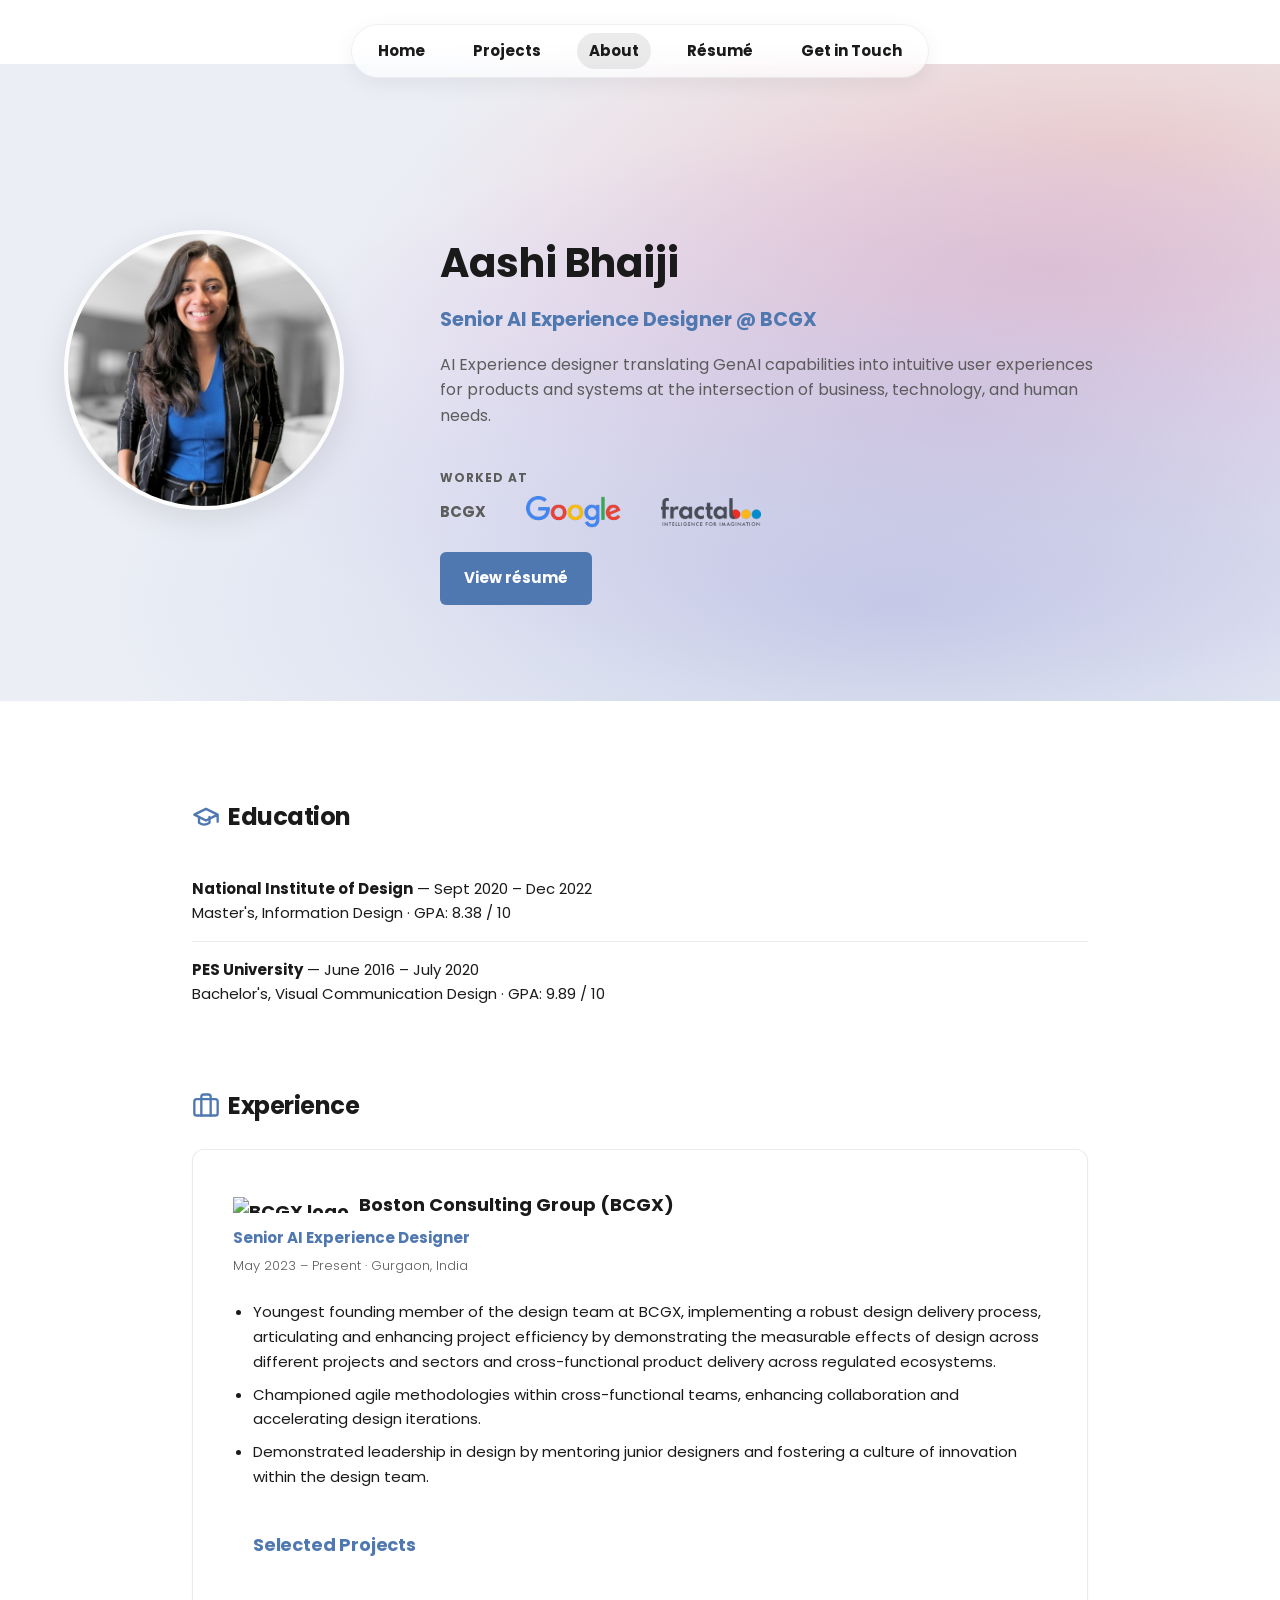
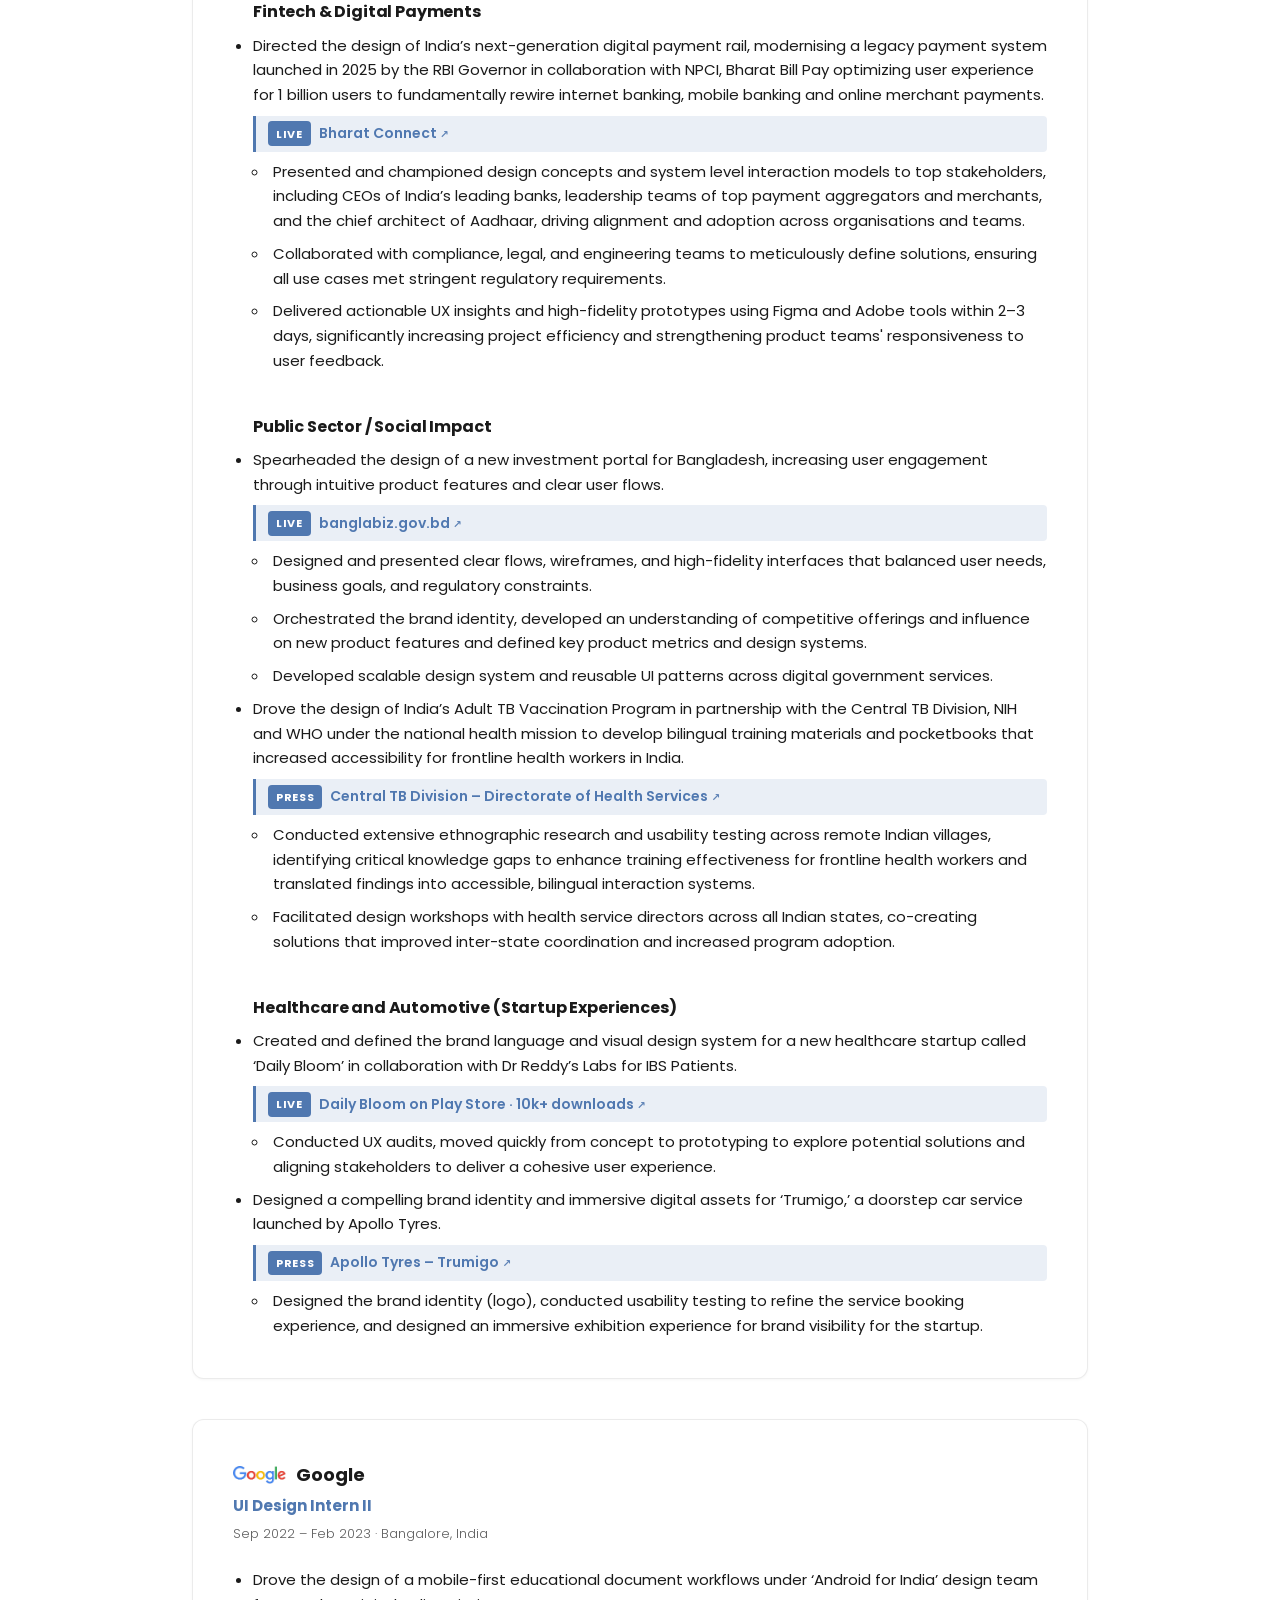
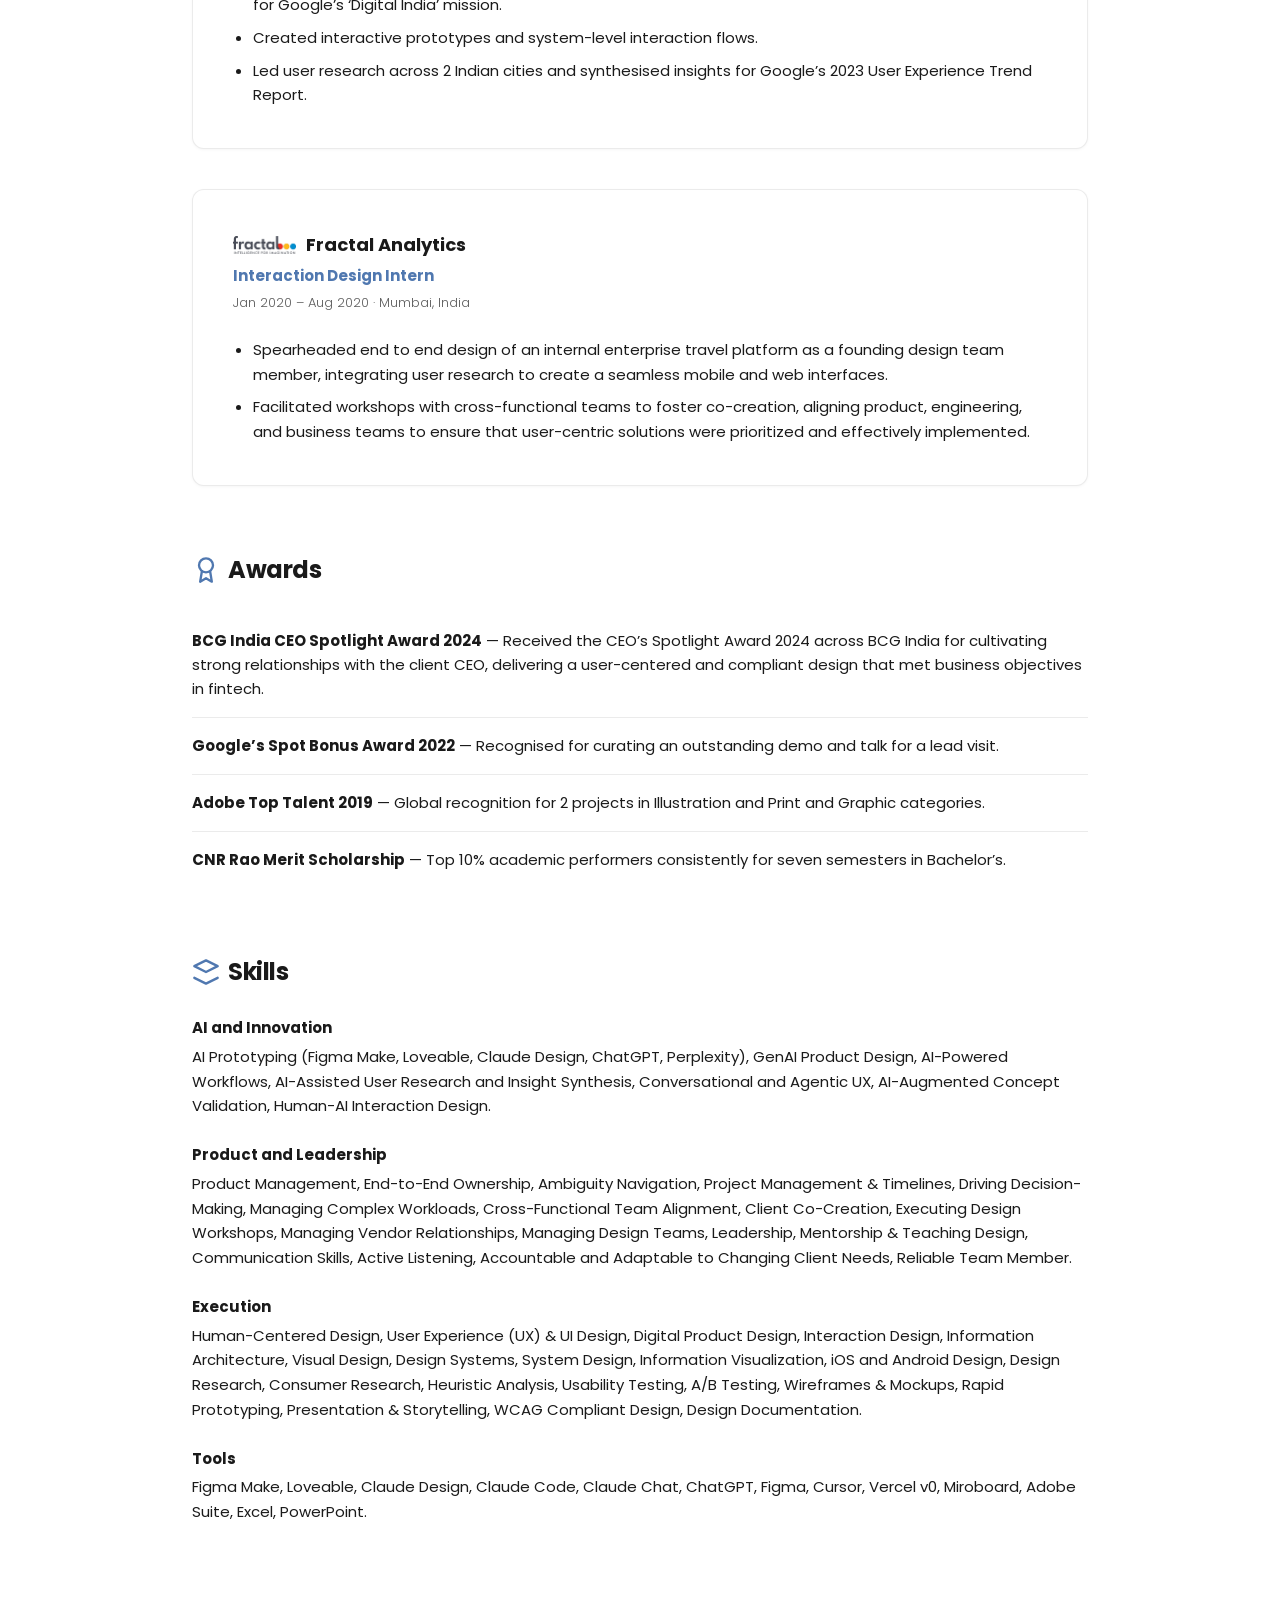
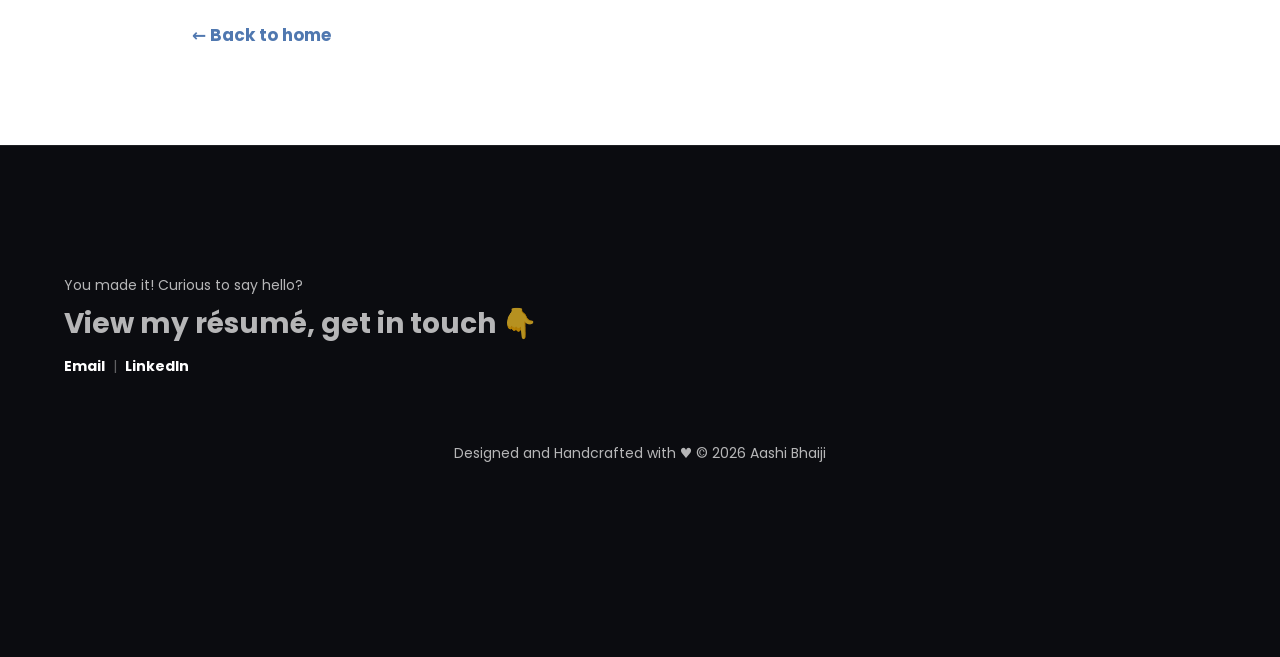
==== commit 7ffc96e6: "Update font family to Poppins across multiple HTML files and remove read progress label from back-to" ====
--- a/about.html
+++ b/about.html
@@ -2,12 +2,12 @@
 <html lang="en">
 <head>
   <meta charset="UTF-8" />
-  <meta name="viewport" content="width=device-width, initial-scale=1.0" />
+  <meta name="viewport" content="width=device-width, initial-scale=1.0, viewport-fit=cover" />
   <title>About — Aashi Bhaiji</title>
   <meta name="description" content="About Aashi Bhaiji — Senior AI Experience Designer. Education, experience, and background." />
   <link rel="preconnect" href="https://fonts.googleapis.com" />
   <link rel="preconnect" href="https://fonts.gstatic.com" crossorigin />
-  <link href="https://fonts.googleapis.com/css2?family=Lato:ital,wght@0,300;0,400;0,700;0,900;1,400&display=swap" rel="stylesheet" />
+  <link href="https://fonts.googleapis.com/css2?family=Poppins:ital,wght@0,300;0,400;0,500;0,600;0,700;0,800;0,900;1,400&display=swap" rel="stylesheet" />
   <link rel="stylesheet" href="styles.css" />
 </head>
 <body class="page-about" id="top">
@@ -193,7 +193,6 @@
   </footer>
 
   <div class="project-back-top-wrap" id="project-back-top-wrap">
-    <span class="project-back-top__label" aria-live="polite">0% read</span>
     <a href="#top" class="project-back-top" aria-label="Back to top" id="project-back-top">
       <span class="project-back-top__ring" aria-hidden="true"></span>
       <svg width="24" height="24" viewBox="0 0 24 24" fill="none" stroke="currentColor" stroke-width="2" stroke-linecap="round" stroke-linejoin="round"><path d="M12 19V5M5 12l7-7 7 7"/></svg>
--- a/styles.css
+++ b/styles.css
@@ -10,8 +10,8 @@
   --color-accent-dark: #3e6290;
   --color-border: rgba(0, 0, 0, 0.08);
 
-  --font-family: "Lato", sans-serif;
-  /* Hierarchy: light 300, regular 400, bold 700, black 900 */
+  --font-family: "Poppins", system-ui, -apple-system, "Segoe UI", sans-serif;
+  /* Hierarchy: light 300, regular 400, medium 500, semibold 600, bold 700, extrabold 800, black 900 */
 
   --space-xs: 0.5rem;
   --space-sm: 1rem;
@@ -26,6 +26,9 @@
   --radius-lg: 20px;
 
   --transition: 0.25s cubic-bezier(0.4, 0, 0.2, 1);
+
+  /* Fixed GradualBlur strip (index) is 7rem tall at the viewport bottom — keep footer text & FAB above it */
+  --gradual-blur-bottom-clearance: calc(7rem + var(--space-sm));
 }
 
 /* --- Reset & base --- */
@@ -39,6 +42,8 @@
 
 html {
   scroll-behavior: smooth;
+  -webkit-text-size-adjust: 100%;
+  text-size-adjust: 100%;
 }
 
 body {
@@ -47,10 +52,40 @@
   font-size: clamp(1rem, 2vw, 1.0625rem);
   line-height: 1.65;
   color: var(--color-text);
-  background: #ffffff;
+  background: #0b0c10;
   -webkit-font-smoothing: antialiased;
   -moz-osx-font-smoothing: grayscale;
   overflow-x: hidden;
+}
+
+/* Landing page is dark; project and about pages keep their existing light look */
+body:not(.project-page):not(.page-about) {
+  color: #ffffff;
+}
+
+body.project-page,
+body.page-about {
+  background: #ffffff;
+}
+
+/* Home (index): staged load — hero copy first, then rest (see hero-split.js) */
+body.home-intro-pending .site-header,
+body.home-intro-pending #projects,
+body.home-intro-pending .site-footer,
+body.home-intro-pending .hero__scroll,
+body.home-intro-pending .project-back-top-wrap,
+body.home-intro-pending .gradual-blur {
+  opacity: 0;
+  visibility: hidden;
+  pointer-events: none;
+  transform: translateY(1.25rem);
+}
+
+/* Do not set transform here — it would override .scroll-progress { transform: scaleX(...) } and flash a full-width bar */
+body.home-intro-pending .scroll-progress {
+  opacity: 0;
+  visibility: hidden;
+  pointer-events: none;
 }
 
 img {
@@ -75,7 +110,7 @@
   outline-offset: 2px;
 }
 
-/* --- Header --- */
+/* --- Header (floating, centered, glassy) --- */
 .site-header {
   position: fixed;
   top: 0;
@@ -84,101 +119,200 @@
   z-index: 100;
   display: flex;
   align-items: center;
-  justify-content: flex-end;
-  padding: var(--space-sm) var(--space-md);
-  background: rgba(255, 255, 255, 0.4);
-  backdrop-filter: blur(12px);
-  -webkit-backdrop-filter: blur(12px);
-  transition: background var(--transition), box-shadow var(--transition);
+  justify-content: center;
+  padding-top: calc(var(--space-sm) + env(safe-area-inset-top, 0px));
+  padding-right: calc(var(--space-md) + env(safe-area-inset-right, 0px));
+  padding-bottom: var(--space-sm);
+  padding-left: calc(var(--space-md) + env(safe-area-inset-left, 0px));
+  background: transparent;
+  transition: padding 0.4s cubic-bezier(0.4, 0, 0.2, 1);
+  pointer-events: none;
+}
+
+.site-header > * {
+  pointer-events: auto;
 }
 
 @media (min-width: 769px) {
   .site-header {
-    padding: var(--space-md) var(--space-lg);
-  }
-}
-
-.site-header.scrolled {
-  background: rgba(255, 255, 255, 0.72);
-  backdrop-filter: blur(14px);
-  -webkit-backdrop-filter: blur(14px);
-  box-shadow: 0 1px 0 var(--color-border);
-}
-
-body.page-about .site-header,
-body.project-page .site-header {
-  background: rgba(248, 250, 252, 0.65);
-  backdrop-filter: blur(12px);
-  -webkit-backdrop-filter: blur(12px);
-  border-bottom: 1px solid rgba(0, 0, 0, 0.06);
-  box-shadow: 0 1px 0 rgba(0, 0, 0, 0.06);
-}
-
+    padding-top: calc(var(--space-md) + env(safe-area-inset-top, 0px));
+    padding-right: calc(var(--space-lg) + env(safe-area-inset-right, 0px));
+    padding-bottom: var(--space-md);
+    padding-left: calc(var(--space-lg) + env(safe-area-inset-left, 0px));
+  }
+}
+
+/* The nav becomes the floating pill */
 .nav {
   display: flex;
   align-items: center;
+  justify-content: center;
   gap: var(--space-md);
+  padding: 0.5rem 0.75rem;
+  border-radius: 9999px;
+  background: rgba(255, 255, 255, 0.08);
+  backdrop-filter: blur(14px) saturate(160%);
+  -webkit-backdrop-filter: blur(14px) saturate(160%);
+  border: 1px solid rgba(255, 255, 255, 0.18);
+  box-shadow: 0 6px 24px rgba(0, 0, 0, 0.1);
+  transition: background 0.4s cubic-bezier(0.4, 0, 0.2, 1),
+              border-color 0.4s cubic-bezier(0.4, 0, 0.2, 1),
+              box-shadow 0.4s cubic-bezier(0.4, 0, 0.2, 1),
+              transform 0.4s cubic-bezier(0.4, 0, 0.2, 1),
+              padding 0.4s cubic-bezier(0.4, 0, 0.2, 1),
+              gap 0.4s cubic-bezier(0.4, 0, 0.2, 1);
 }
 
 @media (min-width: 769px) {
   .nav {
-    gap: var(--space-lg);
-  }
+    gap: var(--space-md);
+    padding: 0.5rem 0.875rem;
+  }
+}
+
+/* Desktop: slight pill growth when hovering the nav bar itself */
+@media (hover: hover) and (pointer: fine) and (min-width: 769px) {
+  .nav:hover {
+    transform: scale(1.04);
+    padding: 0.55rem 1rem;
+    gap: calc(var(--space-md) + 0.125rem);
+    box-shadow: 0 8px 28px rgba(0, 0, 0, 0.14);
+  }
+
+  .site-header.scrolled .nav:hover {
+    transform: translateY(2px) scale(1.04);
+  }
+}
+
+/* Scrolled: nav becomes a tighter pill with stronger glass effect */
+.site-header.scrolled .nav {
+  background: rgba(255, 255, 255, 0.65);
+  border-color: rgba(0, 0, 0, 0.06);
+  box-shadow: 0 8px 32px rgba(0, 0, 0, 0.08), 0 2px 6px rgba(0, 0, 0, 0.04);
+  transform: translateY(2px);
+}
+
+/* About / Project pages: pill stays light by default */
+body.page-about .nav,
+body.project-page .nav {
+  background: rgba(255, 255, 255, 0.6);
+  border-color: rgba(0, 0, 0, 0.06);
+  box-shadow: 0 6px 22px rgba(0, 0, 0, 0.06);
+}
+
+body.page-about .site-header.scrolled .nav,
+body.project-page .site-header.scrolled .nav {
+  background: rgba(255, 255, 255, 0.85);
+  box-shadow: 0 8px 32px rgba(0, 0, 0, 0.08), 0 2px 6px rgba(0, 0, 0, 0.04);
 }
 
 .nav a:not(.btn--nav) {
   font-size: clamp(0.875rem, 1.5vw, 0.9375rem);
   font-weight: 700;
-  color: var(--color-text);
+  padding: 0.35rem 0.75rem;
+  border-radius: 9999px;
+  color: #ffffff;
+  transition: color var(--transition), background var(--transition);
 }
 
 .nav a:not(.btn--nav):hover {
-  color: var(--color-accent);
+  color: #ffffff;
+  background: rgba(255, 255, 255, 0.12);
+}
+
+.site-header.scrolled .nav a:not(.btn--nav),
+body.page-about .nav a:not(.btn--nav),
+body.project-page .nav a:not(.btn--nav) {
+  color: var(--color-text);
+  text-shadow: none;
+}
+
+.site-header.scrolled .nav a:not(.btn--nav):hover,
+body.page-about .nav a:not(.btn--nav):hover,
+body.project-page .nav a:not(.btn--nav):hover {
+  color: var(--color-text);
+  background: rgba(0, 0, 0, 0.06);
 }
 
 .nav a[aria-current="page"]:not(.btn--nav) {
-  color: var(--color-accent);
+  color: #ffffff;
+  background: rgba(255, 255, 255, 0.22);
   position: relative;
 }
 
+.site-header.scrolled .nav a[aria-current="page"]:not(.btn--nav),
+body.page-about .nav a[aria-current="page"]:not(.btn--nav),
+body.project-page .nav a[aria-current="page"]:not(.btn--nav) {
+  color: var(--color-text);
+  background: rgba(0, 0, 0, 0.08);
+}
+
+/* Remove old underline since the pill background acts as the active indicator */
 .nav a[aria-current="page"]:not(.btn--nav)::after {
-  content: "";
-  position: absolute;
-  left: 0;
-  right: 0;
-  bottom: -0.35rem;
-  height: 2px;
-  background: currentColor;
-  border-radius: 999px;
-}
-
-.btn--nav {
+  display: none;
+}
+
+/* "Get in Touch" should look like every other nav link, not a CTA button.
+ * Use .nav .btn--nav for higher specificity so it overrides the later .btn rules. */
+.nav .btn--nav {
   display: inline-flex;
   align-items: center;
   justify-content: center;
-  padding: 0.5rem 1rem;
-  font-size: clamp(0.8125rem, 1.25vw, 0.9375rem);
-  font-weight: 700;
-  color: var(--color-text);
-  background: rgba(0, 0, 0, 0.06);
+  padding: 0.35rem 0.75rem;
+  font-size: clamp(0.875rem, 1.5vw, 0.9375rem);
+  font-weight: 700;
+  color: #ffffff;
+  text-shadow: none;
+  background: transparent;
+  border: 0;
   border-radius: 9999px;
   transition: background var(--transition), color var(--transition);
 }
 
-.btn--nav:hover {
-  background: rgba(0, 0, 0, 0.1);
+.nav .btn--nav:hover {
+  color: #ffffff;
+  background: rgba(255, 255, 255, 0.12);
+  transform: none;
+}
+
+.site-header.scrolled .nav .btn--nav,
+body.page-about .nav .btn--nav,
+body.project-page .nav .btn--nav {
+  color: var(--color-text);
+  background: transparent;
+}
+
+.site-header.scrolled .nav .btn--nav:hover,
+body.page-about .nav .btn--nav:hover,
+body.project-page .nav .btn--nav:hover {
+  background: rgba(0, 0, 0, 0.06);
   color: var(--color-text);
 }
 
 .menu-toggle {
   display: none;
   flex-direction: column;
+  justify-content: center;
   gap: 6px;
-  background: none;
-  border: none;
+  background: rgba(255, 255, 255, 0.1);
+  border: 1px solid rgba(255, 255, 255, 0.2);
+  border-radius: 9999px;
   cursor: pointer;
-  padding: 4px;
-  color: var(--color-text);
+  min-width: 44px;
+  min-height: 44px;
+  padding: 10px;
+  color: #ffffff;
+  transition: background var(--transition), color var(--transition), border-color var(--transition);
+}
+
+.site-header.scrolled .menu-toggle,
+body.page-about .menu-toggle,
+body.project-page .menu-toggle {
+  color: var(--color-text);
+  background: rgba(255, 255, 255, 0.65);
+  border-color: rgba(0, 0, 0, 0.06);
+  backdrop-filter: blur(14px);
+  -webkit-backdrop-filter: blur(14px);
 }
 
 .menu-toggle span {
@@ -199,12 +333,32 @@
     justify-content: center;
     align-items: center;
     gap: var(--space-lg);
+    padding: var(--space-md);
+    border-radius: 0;
     background: rgba(250, 251, 252, 0.98);
     backdrop-filter: blur(12px);
+    border: 0;
+    box-shadow: none;
     opacity: 0;
     visibility: hidden;
     transition: opacity var(--transition), visibility var(--transition);
   }
+  .site-header.scrolled .nav,
+  body.page-about .nav,
+  body.project-page .nav {
+    background: rgba(250, 251, 252, 0.98);
+    border: 0;
+    box-shadow: none;
+    transform: none;
+  }
+  .nav a:not(.btn--nav) {
+    color: var(--color-text);
+    text-shadow: none;
+  }
+  .nav a[aria-current="page"]:not(.btn--nav) {
+    color: var(--color-accent);
+    background: transparent;
+  }
 
   .nav .btn--nav {
     margin-top: var(--space-xs);
@@ -229,32 +383,56 @@
     display: flex;
     z-index: 101;
   }
-}
-
-/* --- Hero (organic, flowy gradient — reference style) --- */
+
+  .nav a:not(.btn--nav) {
+    font-size: 1.0625rem;
+    padding: 0.65rem 1.25rem;
+    min-height: 48px;
+    display: inline-flex;
+    align-items: center;
+    justify-content: center;
+  }
+
+  .nav .btn--nav {
+    min-height: 48px;
+    padding: 0.65rem 1.35rem;
+    font-size: 0.9375rem;
+  }
+}
+
+/* --- Hero (Aurora Redesign) --- */
 .hero {
   min-height: 100vh;
+  min-height: 100dvh;
   width: 100%;
   display: flex;
   flex-direction: column;
   justify-content: center;
   align-items: center;
-  padding: calc(70px + var(--space-sm)) 0 4rem;
+  padding: calc(70px + var(--space-sm) + env(safe-area-inset-top, 0px)) 0 max(4rem, env(safe-area-inset-bottom, 0px));
   position: relative;
-  background:
-    radial-gradient(ellipse 90% 70% at 70% 85%, rgba(170, 185, 228, 0.5) 0%, rgba(195, 208, 238, 0.2) 45%, transparent 70%),
-    radial-gradient(ellipse 85% 65% at 75% 55%, rgba(195, 175, 220, 0.48) 0%, rgba(215, 198, 238, 0.18) 50%, transparent 70%),
-    radial-gradient(ellipse 80% 60% at 82% 32%, rgba(228, 170, 200, 0.45) 0%, rgba(238, 200, 220, 0.15) 50%, transparent 70%),
-    radial-gradient(ellipse 75% 55% at 88% 12%, rgba(240, 195, 175, 0.42) 0%, rgba(248, 218, 198, 0.12) 55%, transparent 75%),
-    #f2f4f8;
-  background-size: 120% 120%, 120% 120%, 120% 120%, 120% 120%, 100% 100%;
-  background-position: 55% 50%, 50% 50%, 45% 50%, 40% 50%, 0 0;
-  animation: heroGradientDrift 12s ease-in-out infinite alternate;
-}
-
-@keyframes heroGradientDrift {
-  0% { background-position: 45% 50%, 40% 50%, 35% 50%, 30% 50%, 0 0; }
-  100% { background-position: 65% 50%, 60% 50%, 55% 50%, 50% 50%, 0 0; }
+  overflow: hidden;
+  background-color: #0b0c10;
+}
+
+/* Must beat .dot-field-container (linked after this file) so the field stays a full-bleed overlay, not an in-flow flex item with zero height */
+.hero__dot-field.dot-field-container {
+  position: absolute;
+  inset: 0;
+  width: auto;
+  height: auto;
+  z-index: 0;
+  pointer-events: none;
+}
+
+.hero__nowrap {
+  white-space: nowrap;
+}
+
+.hero__title .split-char,
+.hero__lead .split-char {
+  display: inline-block;
+  will-change: transform, opacity;
 }
 
 .hero__container,
@@ -265,7 +443,7 @@
 
 @media (min-width: 769px) {
   .hero {
-    padding: calc(80px + var(--space-md)) 0 5rem;
+    padding: calc(80px + var(--space-md) + env(safe-area-inset-top, 0px)) 0 max(5rem, env(safe-area-inset-bottom, 0px));
   }
 }
 
@@ -273,126 +451,69 @@
   width: 100%;
   max-width: 90rem;
   margin: 0 auto;
-  padding: 0 clamp(1rem, 4vw, 2.5rem);
+  padding: 0 max(clamp(1rem, 4vw, 2.5rem), env(safe-area-inset-left, 0px)) 0 max(clamp(1rem, 4vw, 2.5rem), env(safe-area-inset-right, 0px));
   display: flex;
   flex-direction: column;
-  align-items: flex-start;
-}
-
-.hero__greeting {
-  font-size: clamp(1.125rem, 3vw, 1.75rem);
-  font-weight: 700;
-  color: var(--color-text);
-  margin-bottom: var(--space-sm);
-  opacity: 0;
-  animation: fadeUp 0.6s ease 0.1s forwards;
-}
-
-.hero__wave {
-  display: inline-block;
-  cursor: default;
-  transition: transform 0.3s ease;
-}
-
-.hero__greeting:hover .hero__wave {
-  animation: wave 0.6s ease-in-out;
-}
-
-@keyframes wave {
-  0%, 100% { transform: rotate(0deg); }
-  25% { transform: rotate(20deg); }
-  75% { transform: rotate(-10deg); }
-}
-
-.hero__greeting .hero__name {
-  color: var(--color-accent);
-  font-weight: 700;
-  display: inline-block;
-  transition: transform 0.25s ease, color 0.25s ease;
-  position: relative;
-  text-decoration: none;
-}
-
-.hero__greeting .hero__name::after {
-  content: '';
-  position: absolute;
-  left: 0;
-  bottom: -2px;
-  width: 100%;
-  height: 2px;
-  background: currentColor;
-  transform: scaleX(0);
-  transform-origin: right;
-  transition: transform 0.3s ease;
-}
-
-.hero__greeting:hover .hero__name,
-.hero__name:hover {
-  transform: scale(1.04);
-}
-
-.hero__greeting:hover .hero__name::after,
-.hero__name:hover::after {
-  transform: scaleX(1);
-  transform-origin: left;
+  align-items: center;
+  text-align: center;
 }
 
 .hero__title {
   font-family: var(--font-family);
-  font-size: clamp(1.75rem, 5vw, 3.5rem);
-  font-weight: 900;
-  line-height: 1.2;
-  letter-spacing: -0.02em;
-  color: var(--color-text);
+  font-size: clamp(1.75rem, 6.5vw, 4.5rem);
+  font-weight: 700;
+  line-height: 1.15;
+  letter-spacing: -0.025em;
+  color: #ffffff;
   margin-bottom: var(--space-md);
   width: 100%;
-  max-width: 34ch;
-  opacity: 0;
-  animation: fadeUp 0.6s ease 0.15s forwards;
+  max-width: min(90vw, 42ch);
+  text-align: center;
   text-wrap: balance;
+  text-shadow: 0 4px 24px rgba(0, 0, 0, 0.4);
 }
 
 .hero__lead {
-  font-size: clamp(0.9375rem, 1.75vw, 1.25rem);
-  font-weight: 400;
-  color: var(--color-text-muted);
+  font-family: var(--font-family);
+  font-size: clamp(1.75rem, 6.5vw, 4.5rem);
+  font-weight: 700;
+  line-height: 1.15;
+  letter-spacing: -0.025em;
+  color: #ffffff;
   margin-bottom: 0;
-  opacity: 0;
-  animation: fadeUp 0.6s ease 0.2s forwards;
+  width: 100%;
+  max-width: min(92vw, 48ch);
+  text-align: center;
+  text-wrap: balance;
+  text-shadow: 0 4px 24px rgba(0, 0, 0, 0.4);
 }
 
 .hero__company {
-  padding: 0.15em 0.4em;
-  margin: 0 -0.1em;
-  border-radius: 4px;
-  transition: background 0.25s ease, color 0.25s ease;
-}
-
-.hero__lead:hover .hero__company {
-  background: var(--color-accent-soft);
-  color: var(--color-text);
-}
-
-.hero__cta {
-  margin-top: var(--space-lg);
-  opacity: 0;
-  animation: fadeUp 0.6s ease 0.3s forwards;
+  display: inline;
+  padding: 0;
+  margin: 0;
+  background: transparent;
+  border: 0;
+  color: inherit;
 }
 
 .hero__scroll {
   position: absolute;
-  bottom: 1.5rem;
+  bottom: max(1.5rem, env(safe-area-inset-bottom, 0px));
   left: 50%;
   transform: translateX(-50%);
   display: flex;
   align-items: center;
   justify-content: center;
-  width: 2.5rem;
-  height: 2.5rem;
+  width: 2.75rem;
+  height: 2.75rem;
   border-radius: 50%;
-  background: rgba(0, 0, 0, 0.06);
-  color: var(--color-text);
-  transition: background var(--transition), color var(--transition), transform var(--transition);
+  background: rgba(255, 255, 255, 0.1);
+  backdrop-filter: blur(8px);
+  -webkit-backdrop-filter: blur(8px);
+  border: 1px solid rgba(255, 255, 255, 0.15);
+  color: #ffffff;
+  transition: background var(--transition), color var(--transition), transform var(--transition), border-color var(--transition);
   animation: scrollBounce 2.5s ease-in-out infinite;
   overflow: visible;
 }
@@ -402,7 +523,7 @@
   position: absolute;
   inset: -5px;
   border-radius: 50%;
-  border: 2px solid rgba(80, 120, 176, 0.45);
+  border: 2px solid rgba(255, 255, 255, 0.3);
   opacity: 0;
   transform: scale(0.85);
   transition: opacity 0.3s ease, transform 0.3s ease;
@@ -415,13 +536,14 @@
 }
 
 @keyframes scrollRingPulse {
-  0%, 100% { opacity: 0.7; }
-  50% { opacity: 1; }
+  0%, 100% { opacity: 0.4; }
+  50% { opacity: 0.8; }
 }
 
 .hero__scroll:hover {
-  background: rgba(0, 0, 0, 0.12);
-  color: var(--color-text);
+  background: rgba(255, 255, 255, 0.2);
+  border-color: rgba(255, 255, 255, 0.3);
+  color: #ffffff;
   animation: none;
   transform: translateX(-50%) translateY(4px);
 }
@@ -504,7 +626,7 @@
   font-weight: 700;
   letter-spacing: 0.12em;
   text-transform: uppercase;
-  color: var(--color-text-muted);
+  color: rgba(255, 255, 255, 0.65);
   margin-bottom: var(--space-xs);
   position: relative;
   transition: letter-spacing 0.3s ease, color 0.3s ease;
@@ -523,7 +645,7 @@
 
 .section-label:hover {
   letter-spacing: 0.14em;
-  color: var(--color-text);
+  color: #ffffff;
 }
 
 .section-label:hover::after {
@@ -543,7 +665,7 @@
   padding: var(--space-2xl) var(--space-md);
   max-width: 72rem;
   margin: 0 auto;
-  background: #ffffff;
+  background: transparent;
 }
 
 @media (min-width: 769px) {
@@ -571,16 +693,19 @@
   min-height: 380px;
   border-radius: var(--radius-md);
   overflow: hidden;
-  background: #ffffff;
-  border: 1px solid var(--color-border);
-  box-shadow: 0 1px 3px rgba(0, 0, 0, 0.04);
-  transition: border-color var(--transition), transform var(--transition), box-shadow var(--transition);
+  background: rgba(10, 11, 16, 0.72);
+  border: 1px solid rgba(255, 255, 255, 0.1);
+  backdrop-filter: blur(10px);
+  -webkit-backdrop-filter: blur(10px);
+  box-shadow: 0 4px 24px rgba(0, 0, 0, 0.35);
+  transition: border-color var(--transition), transform var(--transition), box-shadow var(--transition), background var(--transition);
 }
 
 .project__link:hover {
-  border-color: rgba(80, 120, 176, 0.35);
+  border-color: rgba(255, 255, 255, 0.2);
+  background: rgba(18, 19, 26, 0.92);
   transform: translateY(-4px);
-  box-shadow: 0 12px 40px rgba(0, 0, 0, 0.08);
+  box-shadow: 0 20px 56px rgba(0, 0, 0, 0.55);
 }
 
 .project__link:hover .project__image {
@@ -596,7 +721,9 @@
 }
 
 .project__link:hover .project__title {
-  color: var(--color-accent);
+  text-shadow:
+    0 1px 2px rgba(0, 0, 0, 0.45),
+    0 2px 16px rgba(0, 0, 0, 0.35);
 }
 
 .project__media {
@@ -616,6 +743,30 @@
   transition: transform 0.5s ease;
 }
 
+.project__thumb-video {
+  width: 100%;
+  height: 100%;
+  display: block;
+  object-fit: cover;
+  object-position: center;
+  transition: transform 0.5s ease;
+  background: #0b1020;
+}
+
+.project__thumb-video--jica {
+  object-position: left center;
+}
+
+.project__media--video {
+  aspect-ratio: 16 / 10;
+  min-height: 160px;
+  background: #0b1020;
+}
+
+.project__link:hover .project__thumb-video {
+  transform: scale(1.02);
+}
+
 .project__thumb-img--npci {
   object-position: center 82%;
   transform: scale(1.16);
@@ -652,6 +803,16 @@
 .project__image--4 {
   background: linear-gradient(135deg, #243a47 0%, #1a2d38 50%, #132228 100%);
   background-image: linear-gradient(135deg, rgba(255,255,255,0.05) 0%, transparent 50%), linear-gradient(135deg, #243a47 0%, #1a2d38 50%, #132228 100%);
+}
+
+.project__image--5 {
+  background: linear-gradient(135deg, #302b63 0%, #1f2f57 45%, #13446e 100%);
+  background-image: linear-gradient(135deg, rgba(255,255,255,0.08) 0%, transparent 52%), linear-gradient(135deg, #302b63 0%, #1f2f57 45%, #13446e 100%);
+}
+
+.project__image--6 {
+  background: linear-gradient(135deg, #1f4d3a 0%, #2a6b54 45%, #3d8f6b 100%);
+  background-image: linear-gradient(135deg, rgba(255,255,255,0.08) 0%, transparent 52%), linear-gradient(135deg, #1f4d3a 0%, #2a6b54 45%, #3d8f6b 100%);
 }
 
 .project__media-caption {
@@ -673,7 +834,9 @@
   gap: var(--space-xs);
   flex: 1;
   min-height: 0;
-  background: #ffffff;
+  background: #12131a;
+  color: rgba(255, 255, 255, 0.92);
+  border-top: 1px solid rgba(255, 255, 255, 0.06);
 }
 
 .project__description {
@@ -682,7 +845,7 @@
   font-weight: 700;
   letter-spacing: 0.12em;
   text-transform: uppercase;
-  color: #1a1a1a;
+  color: rgba(255, 255, 255, 0.5);
   margin-bottom: 2px;
 }
 
@@ -692,58 +855,88 @@
   font-weight: 700;
   letter-spacing: -0.01em;
   line-height: 1.3;
-  color: #1a1a1a;
-  transition: color var(--transition);
+  color: #ffffff;
+  text-shadow: none;
+  transition: color var(--transition), text-shadow 0.3s ease;
 }
 
 .project__subtitle {
   font-family: var(--font-family);
   font-size: clamp(0.9375rem, 1.25vw, 1rem);
   font-weight: 300;
-  color: #4a4a4a;
+  color: rgba(255, 255, 255, 0.72);
   line-height: 1.5;
   margin-top: 2px;
+}
+
+.project__status {
+  align-self: flex-start;
+  margin-top: 0.35rem;
+  padding: 0.18rem 0.55rem;
+  font-size: 0.6875rem;
+  font-weight: 700;
+  letter-spacing: 0.08em;
+  text-transform: uppercase;
+  color: rgba(255, 255, 255, 0.95);
+  background: rgba(80, 120, 176, 0.35);
+  border-radius: 999px;
 }
 
 .project__arrow {
   align-self: flex-start;
   margin-top: var(--space-xs);
-  font-size: 1.25rem;
+  display: inline-flex;
+  align-items: center;
+  justify-content: center;
+  width: 2.35rem;
+  height: 2.35rem;
+  font-size: 1.125rem;
+  line-height: 1;
   color: var(--color-accent);
-  transition: transform var(--transition);
+  border-radius: 50%;
+  background: transparent;
+  transition: transform var(--transition), background 0.25s ease;
+}
+
+.project__arrow:hover {
+  background: rgba(80, 120, 176, 0.28);
 }
 
 @media (max-width: 768px) {
+  .work {
+    padding: var(--space-xl) max(var(--space-sm), env(safe-area-inset-left, 0px)) var(--space-xl) max(var(--space-sm), env(safe-area-inset-right, 0px));
+  }
+
   .work__grid {
     grid-template-columns: 1fr;
     gap: var(--space-lg);
   }
 
   .project__link {
-    min-height: 360px;
+    min-height: 0;
   }
 
   .project__media {
     aspect-ratio: 16 / 9;
   }
+
+  .project__content {
+    padding: var(--space-md) var(--space-md) var(--space-lg);
+  }
 }
 
 /* --- Footer (gradient like hero, left-aligned, last line centered) --- */
 .site-footer {
-  padding: var(--space-2xl) var(--space-md) var(--space-lg);
-  border-top: 1px solid var(--color-border);
-  background:
-    radial-gradient(ellipse 90% 70% at 70% 85%, rgba(165, 175, 220, 0.5) 0%, rgba(185, 195, 230, 0.2) 45%, transparent 70%),
-    radial-gradient(ellipse 85% 65% at 75% 55%, rgba(185, 165, 210, 0.45) 0%, rgba(200, 180, 228, 0.18) 50%, transparent 70%),
-    radial-gradient(ellipse 80% 60% at 82% 32%, rgba(220, 160, 190, 0.45) 0%, rgba(235, 185, 210, 0.15) 50%, transparent 70%),
-    radial-gradient(ellipse 75% 55% at 88% 12%, rgba(235, 180, 160, 0.4) 0%, rgba(245, 205, 185, 0.12) 55%, transparent 75%),
-    #ebeef5;
+  padding: var(--space-2xl) calc(var(--space-md) + env(safe-area-inset-right, 0px)) calc(var(--space-lg) + env(safe-area-inset-bottom, 0px) + var(--gradual-blur-bottom-clearance)) calc(var(--space-md) + env(safe-area-inset-left, 0px));
+  border-top: 1px solid rgba(255, 255, 255, 0.08);
+  background: #0b0c10;
+  color: #ffffff;
   background-size: 100% 100%, 100% 100%, 100% 100%, 100% 100%, 100% 100%;
 }
 
 @media (min-width: 769px) {
   .site-footer {
-    padding: var(--space-3xl) var(--space-lg) var(--space-xl);
+    padding: var(--space-3xl) calc(var(--space-lg) + env(safe-area-inset-right, 0px)) calc(var(--space-xl) + env(safe-area-inset-bottom, 0px) + var(--gradual-blur-bottom-clearance)) calc(var(--space-lg) + env(safe-area-inset-left, 0px));
   }
 }
 
@@ -757,7 +950,7 @@
   font-family: var(--font-family);
   font-size: clamp(1.375rem, 3.75vw, 2rem);
   font-weight: 700;
-  color: var(--color-text);
+  color: #ffffff;
   margin-bottom: 0.25rem;
 }
 
@@ -766,7 +959,7 @@
   font-family: var(--font-family);
   font-size: clamp(1.25rem, 3.25vw, 1.875rem);
   font-weight: 700;
-  color: var(--color-accent);
+  color: #7cff67;
 }
 
 .site-footer__cta a {
@@ -775,7 +968,7 @@
 }
 
 .site-footer__cta a:hover {
-  color: var(--color-accent-dark);
+  color: #ffffff;
   text-decoration: underline;
 }
 
@@ -790,26 +983,26 @@
 }
 
 .site-footer__sep {
-  color: var(--color-text-muted);
+  color: rgba(255, 255, 255, 0.35);
   user-select: none;
 }
 
 .site-footer__link {
   font-family: var(--font-family);
   font-weight: 700;
-  color: var(--color-text);
+  color: #ffffff;
   transition: color var(--transition);
 }
 
 .site-footer__link:hover {
-  color: var(--color-accent);
+  color: #7cff67;
 }
 
 .site-footer__credit {
   font-family: var(--font-family);
   font-size: 0.75rem;
   font-weight: 300;
-  color: var(--color-text-muted);
+  color: rgba(255, 255, 255, 0.5);
   text-align: center;
   margin-top: var(--space-xl);
   margin-bottom: 0;
@@ -819,7 +1012,7 @@
   font-family: var(--font-family);
   font-size: 0.875rem;
   font-weight: 400;
-  color: var(--color-text-muted);
+  color: rgba(255, 255, 255, 0.7);
 }
 
 /* CTA line: match hero greeting size (overrides .site-footer p) */
@@ -1002,6 +1195,20 @@
 .about-content {
   padding: var(--space-2xl) var(--space-md);
   background: #ffffff;
+}
+
+@media (max-width: 768px) {
+  .about-page {
+    padding-top: calc(3rem + env(safe-area-inset-top, 0px));
+  }
+
+  .about-hero {
+    padding: calc(70px + var(--space-xl) + env(safe-area-inset-top, 0px)) max(var(--space-sm), env(safe-area-inset-left, 0px)) var(--space-xl) max(var(--space-sm), env(safe-area-inset-right, 0px));
+  }
+
+  .about-content {
+    padding: var(--space-xl) max(var(--space-sm), env(safe-area-inset-left, 0px)) var(--space-2xl) max(var(--space-sm), env(safe-area-inset-right, 0px));
+  }
 }
 
 .about-content__inner {
@@ -1395,6 +1602,10 @@
 }
 
 @media (max-width: 768px) {
+  .project-hero {
+    padding: calc(70px + var(--space-xl) + env(safe-area-inset-top, 0px)) max(var(--space-sm), env(safe-area-inset-left, 0px)) var(--space-xl) max(var(--space-sm), env(safe-area-inset-right, 0px));
+  }
+
   .project-hero__meta {
     flex-wrap: wrap;
     gap: var(--space-sm) 0;
@@ -1416,6 +1627,77 @@
   .project-hero__meta-item:last-child,
   .project-hero__meta-item:nth-last-child(2) {
     border-bottom: none;
+  }
+
+  .project-content {
+    padding: var(--space-xl) max(var(--space-sm), env(safe-area-inset-left, 0px)) var(--space-2xl) max(var(--space-sm), env(safe-area-inset-right, 0px));
+  }
+
+  .project-section--alt {
+    margin-left: 0;
+    margin-right: 0;
+    border-radius: var(--radius-sm);
+    padding: var(--space-md) max(var(--space-sm), env(safe-area-inset-left, 0px)) var(--space-md) max(var(--space-sm), env(safe-area-inset-right, 0px));
+  }
+
+  .project-section p,
+  .project-list,
+  .project-callout {
+    font-size: 1.0625rem;
+  }
+
+  .project-callout {
+    padding: var(--space-md);
+    margin-left: 0;
+    margin-right: 0;
+  }
+
+  .project-doc-viewport__body {
+    height: min(58vh, 480px);
+    max-height: min(58vh, 480px);
+    min-height: 220px;
+  }
+
+  .project-doc-viewport__toolbar {
+    flex-direction: column;
+    align-items: flex-start;
+  }
+
+  .project-back-top-wrap {
+    right: max(var(--space-sm), env(safe-area-inset-right, 0px));
+    bottom: calc(max(var(--space-md), env(safe-area-inset-bottom, 0px)) + var(--gradual-blur-bottom-clearance));
+    max-width: calc(100vw - 1.25rem);
+  }
+
+  .img-lightbox {
+    padding: max(0.75rem, env(safe-area-inset-top)) max(0.75rem, env(safe-area-inset-right)) max(0.75rem, env(safe-area-inset-bottom)) max(0.75rem, env(safe-area-inset-left));
+  }
+
+  .img-lightbox__inner {
+    width: min(1200px, 100%);
+    max-height: min(88vh, 100dvh);
+  }
+
+  .img-lightbox__close {
+    top: max(0.25rem, env(safe-area-inset-top, 0px));
+    right: max(0.25rem, env(safe-area-inset-right, 0px));
+    width: 2.75rem;
+    height: 2.75rem;
+    font-size: 1.25rem;
+  }
+
+  .project-img--video-mobile-fit {
+    max-width: min(22rem, calc(100% - 0.5rem));
+  }
+
+  .project-img--hero-video:hover .project-hero-video__wrap,
+  .project-img--hero-video:focus-within .project-hero-video__wrap {
+    transform: scale(1.01);
+  }
+
+  .project-hero-video__toggle {
+    opacity: 1;
+    transform: none;
   }
 }
 
@@ -1475,6 +1757,71 @@
 
 .project-img__visit-link a:hover {
   text-decoration: underline;
+}
+
+.project-img--hero-video {
+  margin-top: var(--space-lg);
+}
+
+.project-hero-video__wrap {
+  position: relative;
+  border-radius: var(--radius-md);
+  overflow: hidden;
+  transform-origin: center;
+  transition: transform 0.3s ease, box-shadow 0.3s ease;
+}
+
+.project-img--hero-video:hover .project-hero-video__wrap,
+.project-img--hero-video:focus-within .project-hero-video__wrap {
+  transform: scale(1.02);
+  box-shadow: 0 18px 42px rgba(0, 0, 0, 0.14);
+}
+
+.project-video__media--hero {
+  border: 0;
+  border-radius: 0;
+  box-shadow: none;
+}
+
+.project-hero-video__toggle {
+  z-index: 2;
+  border: 0;
+  border-radius: 999px;
+  background: rgba(15, 20, 30, 0.76);
+  color: #ffffff;
+  width: 2.35rem;
+  height: 2.35rem;
+  display: inline-flex;
+  align-items: center;
+  justify-content: center;
+  font-size: 0.95rem;
+  font-weight: 700;
+  cursor: pointer;
+  opacity: 0;
+  transform: translateY(6px);
+  transition: opacity 0.25s ease, transform 0.25s ease, background 0.2s ease;
+}
+
+.project-hero-video__controls {
+  position: absolute;
+  right: 0.85rem;
+  bottom: 0.85rem;
+  display: flex;
+  gap: 0.5rem;
+}
+
+.project-hero-video__icon {
+  line-height: 1;
+}
+
+.project-img--hero-video:hover .project-hero-video__toggle,
+.project-img--hero-video:focus-within .project-hero-video__toggle {
+  opacity: 1;
+  transform: translateY(0);
+}
+
+.project-hero-video__toggle:hover {
+  background: rgba(15, 20, 30, 0.9);
 }
 
 .project-img__media {
@@ -1742,6 +2089,44 @@
   margin-bottom: var(--space-md);
 }
 
+.project-section__deck {
+  font-size: 1.0625rem;
+  font-weight: 400;
+  line-height: 1.6;
+  color: var(--color-text-muted);
+  margin-top: -0.35rem;
+  margin-bottom: var(--space-lg);
+  max-width: 40rem;
+}
+
+.project-callout--pull {
+  margin: var(--space-md) 0;
+  font-style: italic;
+}
+
+.project-callout--pull p {
+  margin-bottom: 0;
+}
+
+.project-decision-questions {
+  margin-top: var(--space-lg);
+  padding-top: var(--space-md);
+  border-top: 1px solid var(--color-border);
+}
+
+.project-decision-questions p {
+  margin-bottom: var(--space-sm);
+}
+
+.project-decision-questions p:last-child {
+  margin-bottom: 0;
+}
+
+.project-decision-questions q {
+  font-style: italic;
+  color: var(--color-text);
+}
+
 .project-section p {
   font-size: 1.125rem;
   font-weight: 400;
@@ -1916,16 +2301,16 @@
   margin-bottom: 0;
 }
 
-/* Floating back-to-top + read progress (same style as hero scroll, right side) */
+/* Floating back-to-top (conic ring shows scroll progress; thin bar is .scroll-progress) */
 .project-back-top-wrap {
   --scroll-pct: 0;
   position: fixed;
   right: var(--space-md);
-  bottom: var(--space-lg);
+  bottom: calc(var(--space-lg) + var(--gradual-blur-bottom-clearance));
   z-index: 50;
   display: flex;
   align-items: center;
-  gap: 0.5rem;
+  justify-content: flex-end;
   opacity: 0;
   visibility: hidden;
   pointer-events: none;
@@ -1936,13 +2321,6 @@
   opacity: 1;
   visibility: visible;
   pointer-events: auto;
-}
-
-.project-back-top__label {
-  font-size: 0.8125rem;
-  font-weight: 600;
-  color: var(--color-text-muted);
-  white-space: nowrap;
 }
 
 .project-back-top {
@@ -2007,16 +2385,16 @@
 @media (min-width: 769px) {
   .project-back-top-wrap {
     right: var(--space-xl);
-    bottom: var(--space-xl);
+    bottom: calc(var(--space-xl) + var(--gradual-blur-bottom-clearance));
   }
 }
 
 @media (min-width: 769px) {
   .project-hero {
-    padding: calc(80px + var(--space-3xl)) var(--space-lg) var(--space-3xl);
+    padding: calc(80px + var(--space-3xl) + env(safe-area-inset-top, 0px)) calc(var(--space-lg) + env(safe-area-inset-right, 0px)) var(--space-3xl) calc(var(--space-lg) + env(safe-area-inset-left, 0px));
   }
   .project-content {
-    padding: var(--space-3xl) var(--space-lg) var(--space-3xl);
+    padding: var(--space-3xl) calc(var(--space-lg) + env(safe-area-inset-right, 0px)) var(--space-3xl) calc(var(--space-lg) + env(safe-area-inset-left, 0px));
   }
 }
 
@@ -2025,9 +2403,6 @@
     animation: none;
   }
   .hero__scroll:hover svg {
-    animation: none;
-  }
-  .hero__greeting:hover .hero__wave {
     animation: none;
   }
   .about-reveal {
@@ -2051,7 +2426,8 @@
     transform: none;
   }
   .project__link:hover .project__title {
-    color: #1a1a1a;
+    color: #ffffff;
+    text-shadow: none;
   }
   .project__link:active {
     opacity: 0.95;
@@ -2062,4 +2438,245 @@
   .about-hero__photo-wrap:hover {
     transform: none;
   }
-}
+  .stage-card__inner {
+    transition: none;
+  }
+}
+
+/* --- Interactive & Fun Touches --- */
+.scroll-progress {
+  position: fixed;
+  top: 0;
+  left: 0;
+  width: 100%;
+  height: 4px;
+  background: var(--color-accent);
+  transform-origin: 0 50%;
+  transform: scaleX(0);
+  z-index: 10000;
+  pointer-events: none;
+  transition: transform 0.1s ease-out;
+}
+
+/* Live preview embed (Figma sites etc.) */
+.project-embed {
+  margin: var(--space-lg) 0;
+  border: 1px solid var(--color-border);
+  border-radius: var(--radius-md);
+  box-shadow: 0 10px 28px rgba(0, 0, 0, 0.08);
+  overflow: hidden;
+  background: var(--color-bg);
+}
+
+.project-embed__toolbar {
+  display: flex;
+  flex-wrap: wrap;
+  align-items: center;
+  justify-content: space-between;
+  gap: var(--space-sm);
+  padding: 0.75rem var(--space-md);
+  background: var(--color-bg-elevated);
+  border-bottom: 1px solid var(--color-border);
+}
+
+.project-embed__title {
+  font-family: var(--font-family);
+  font-size: 0.875rem;
+  font-weight: 700;
+  color: var(--color-text);
+  line-height: 1.35;
+}
+
+.project-embed__link {
+  font-family: var(--font-family);
+  font-size: 0.8125rem;
+  font-weight: 700;
+  color: var(--color-accent);
+  text-decoration: none;
+}
+
+.project-embed__link:hover {
+  text-decoration: underline;
+}
+
+.project-embed__body {
+  position: relative;
+  width: 100%;
+  height: min(72vh, 640px);
+  min-height: 320px;
+  background: var(--color-bg);
+}
+
+.project-embed__frame {
+  display: block;
+  width: 100%;
+  height: 100%;
+  border: 0;
+}
+
+@media (max-width: 640px) {
+  .project-embed__body {
+    height: min(60vh, 480px);
+    min-height: 260px;
+  }
+  .project-embed__toolbar {
+    flex-direction: column;
+    align-items: flex-start;
+  }
+}
+
+/* 15-stage flip cards */
+.stage-card-grid {
+  display: grid;
+  grid-template-columns: repeat(auto-fill, minmax(240px, 1fr));
+  gap: var(--space-md);
+  margin: var(--space-lg) 0;
+}
+
+.stage-card {
+  appearance: none;
+  border: 0;
+  background: transparent;
+  padding: 0;
+  font: inherit;
+  color: inherit;
+  text-align: left;
+  cursor: pointer;
+  perspective: 1200px;
+  height: 240px;
+  border-radius: 16px;
+  outline: none;
+}
+
+.stage-card:focus-visible {
+  box-shadow: 0 0 0 3px var(--color-accent-soft), 0 0 0 5px var(--color-accent);
+}
+
+.stage-card__inner {
+  position: relative;
+  display: block;
+  width: 100%;
+  height: 100%;
+  transform-style: preserve-3d;
+  transition: transform 0.6s cubic-bezier(0.2, 0.8, 0.2, 1);
+}
+
+.stage-card.is-flipped .stage-card__inner {
+  transform: rotateY(180deg);
+}
+
+.stage-card__face {
+  position: absolute;
+  inset: 0;
+  display: flex;
+  flex-direction: column;
+  padding: var(--space-md);
+  border-radius: 16px;
+  background: var(--color-bg);
+  border: 1px solid var(--color-border);
+  box-shadow: 0 4px 18px rgba(0, 0, 0, 0.04);
+  -webkit-backface-visibility: hidden;
+  backface-visibility: hidden;
+  overflow: hidden;
+}
+
+.stage-card__face--front {
+  justify-content: space-between;
+  background: linear-gradient(135deg, var(--color-bg) 0%, var(--color-bg-elevated) 100%);
+}
+
+.stage-card__face--back {
+  transform: rotateY(180deg);
+  background: var(--color-bg-elevated);
+  gap: 0.5rem;
+  overflow-y: auto;
+}
+
+.stage-card__num {
+  font-family: var(--font-family);
+  font-weight: 900;
+  font-size: 2rem;
+  line-height: 1;
+  color: var(--color-accent);
+  letter-spacing: -0.02em;
+}
+
+.stage-card__title {
+  font-family: var(--font-family);
+  font-weight: 700;
+  font-size: 1.125rem;
+  line-height: 1.3;
+  color: var(--color-text);
+}
+
+.stage-card__hint {
+  font-family: var(--font-family);
+  font-size: 0.8125rem;
+  font-weight: 600;
+  color: var(--color-accent);
+  letter-spacing: 0.02em;
+  text-transform: uppercase;
+  display: inline-flex;
+  align-items: center;
+  gap: 0.4rem;
+}
+
+.stage-card__hint-icon {
+  flex: 0 0 auto;
+  transition: transform 0.4s ease;
+}
+
+.stage-card:hover .stage-card__hint-icon {
+  transform: rotate(180deg);
+}
+
+.stage-card__back-title {
+  font-family: var(--font-family);
+  font-weight: 700;
+  font-size: 1rem;
+  color: var(--color-text);
+  margin-bottom: 0.25rem;
+}
+
+.stage-card__back-label {
+  font-family: var(--font-family);
+  font-size: 0.8125rem;
+  color: var(--color-text-muted);
+}
+
+.stage-card__list {
+  list-style: disc;
+  padding-left: 1.1rem;
+  margin: 0.25rem 0 0.5rem;
+  font-size: 0.875rem;
+  line-height: 1.45;
+  color: var(--color-text);
+}
+
+.stage-card__list li {
+  margin-bottom: 0.15rem;
+}
+
+.stage-card__back-summary {
+  margin-top: auto;
+  font-family: var(--font-family);
+  font-size: 0.8125rem;
+  font-style: italic;
+  color: var(--color-text-muted);
+  border-top: 1px solid var(--color-border);
+  padding-top: 0.5rem;
+}
+
+.stage-card:hover .stage-card__face--front {
+  transform: translateZ(0);
+  box-shadow: 0 8px 24px rgba(0, 0, 0, 0.08);
+}
+
+@media (max-width: 480px) {
+  .stage-card {
+    height: 220px;
+  }
+  .stage-card__num {
+    font-size: 1.75rem;
+  }
+}
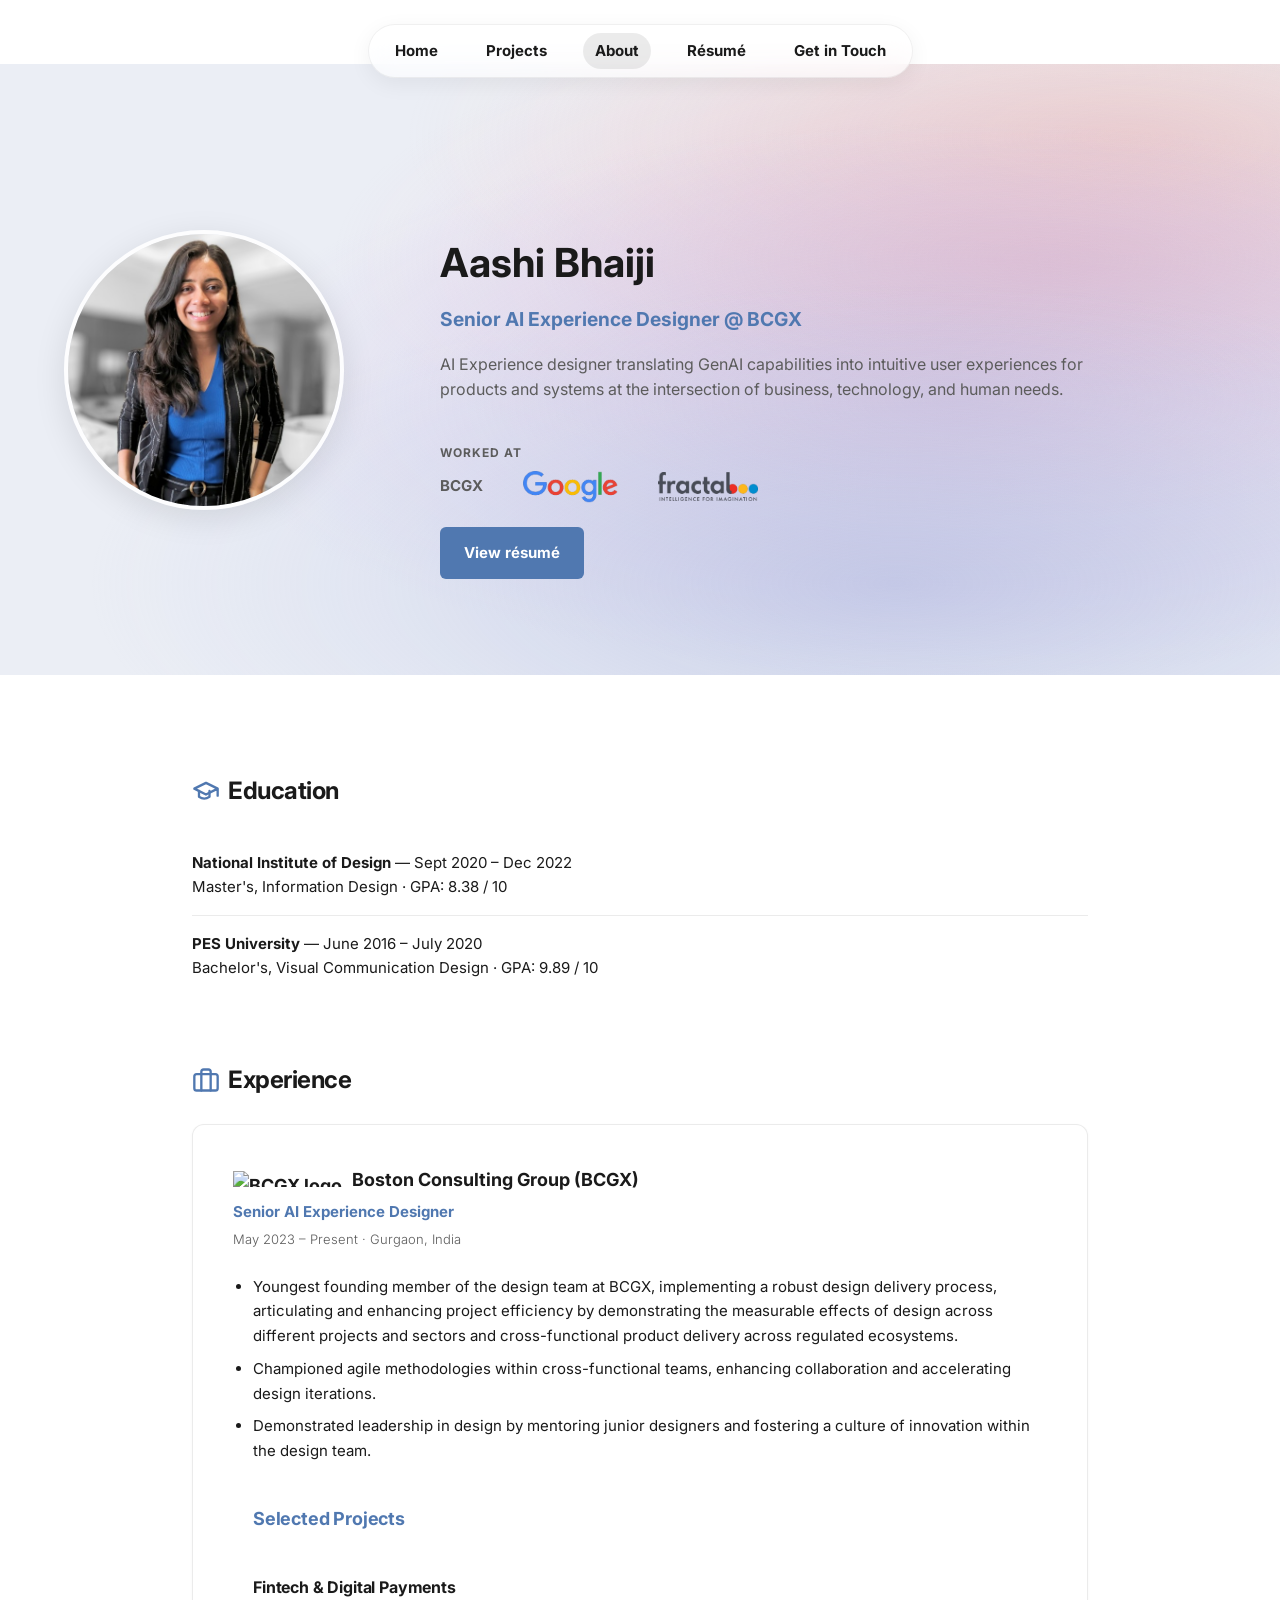
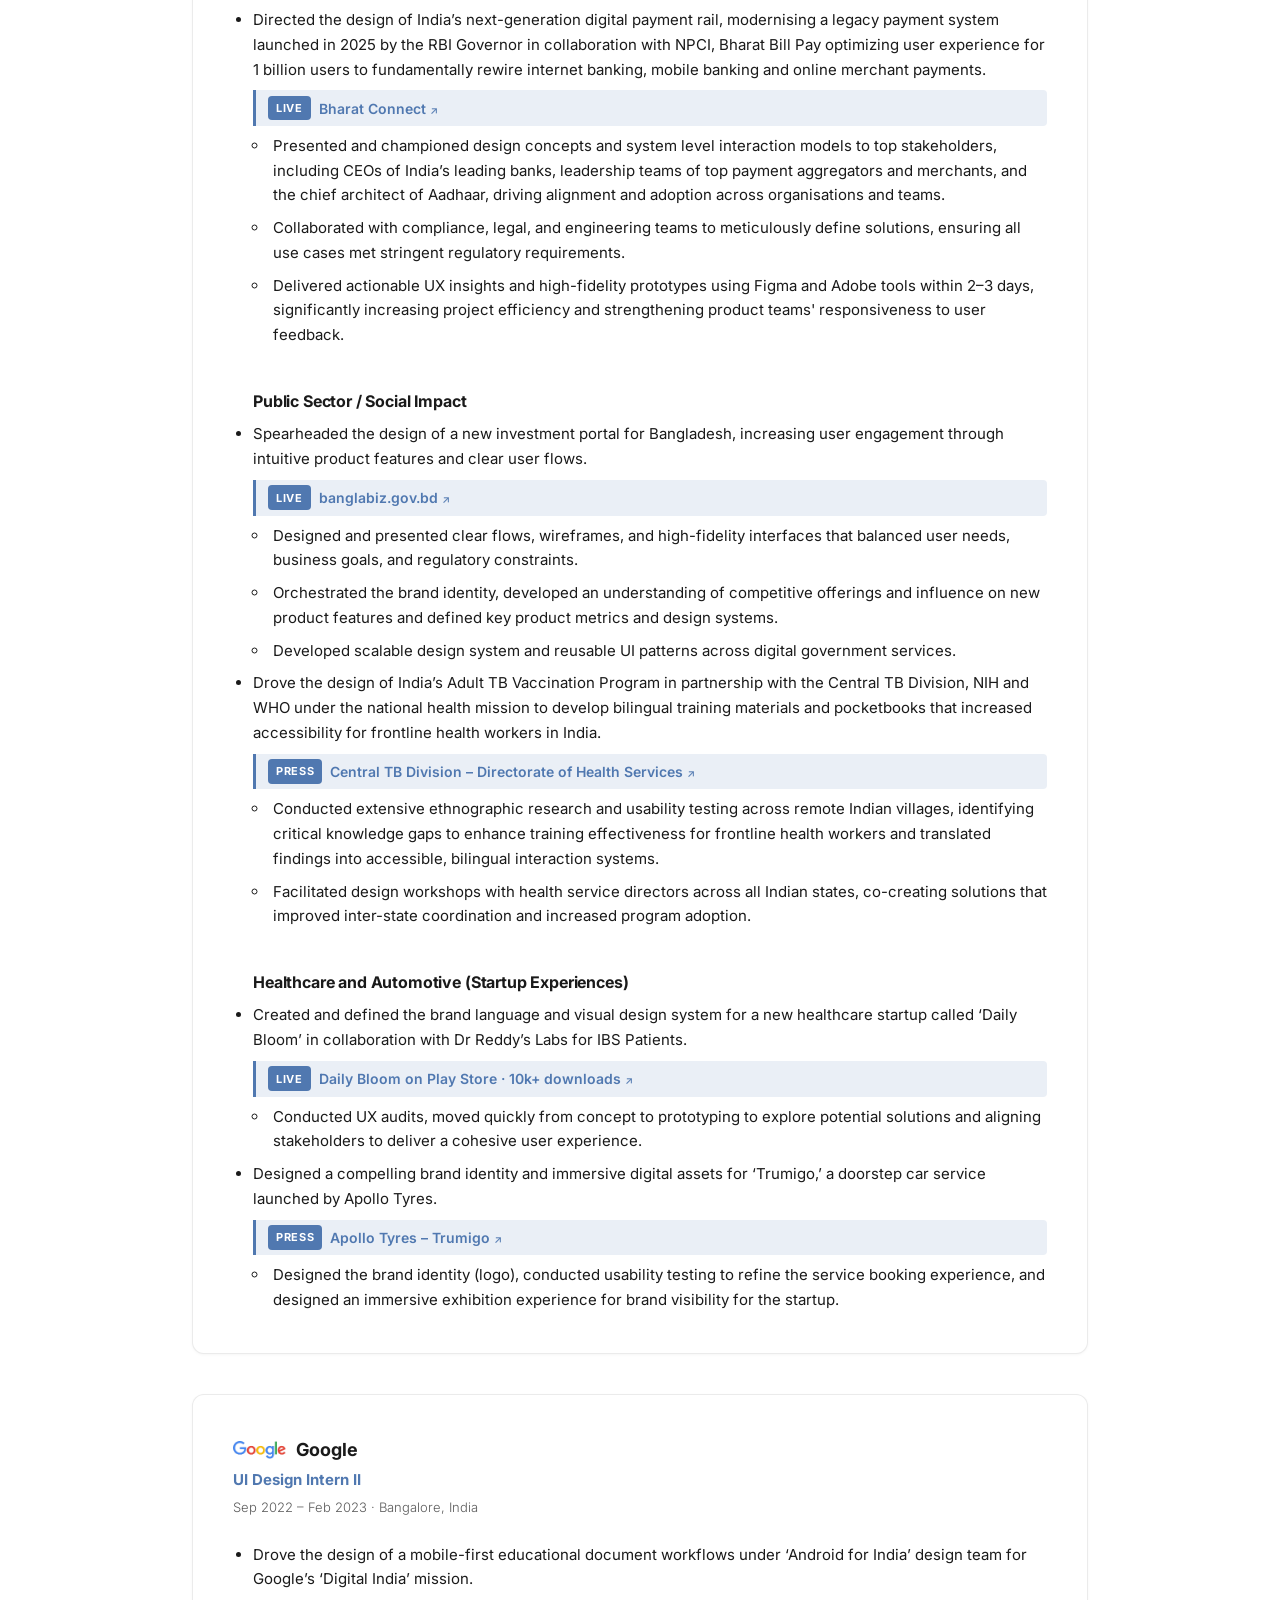
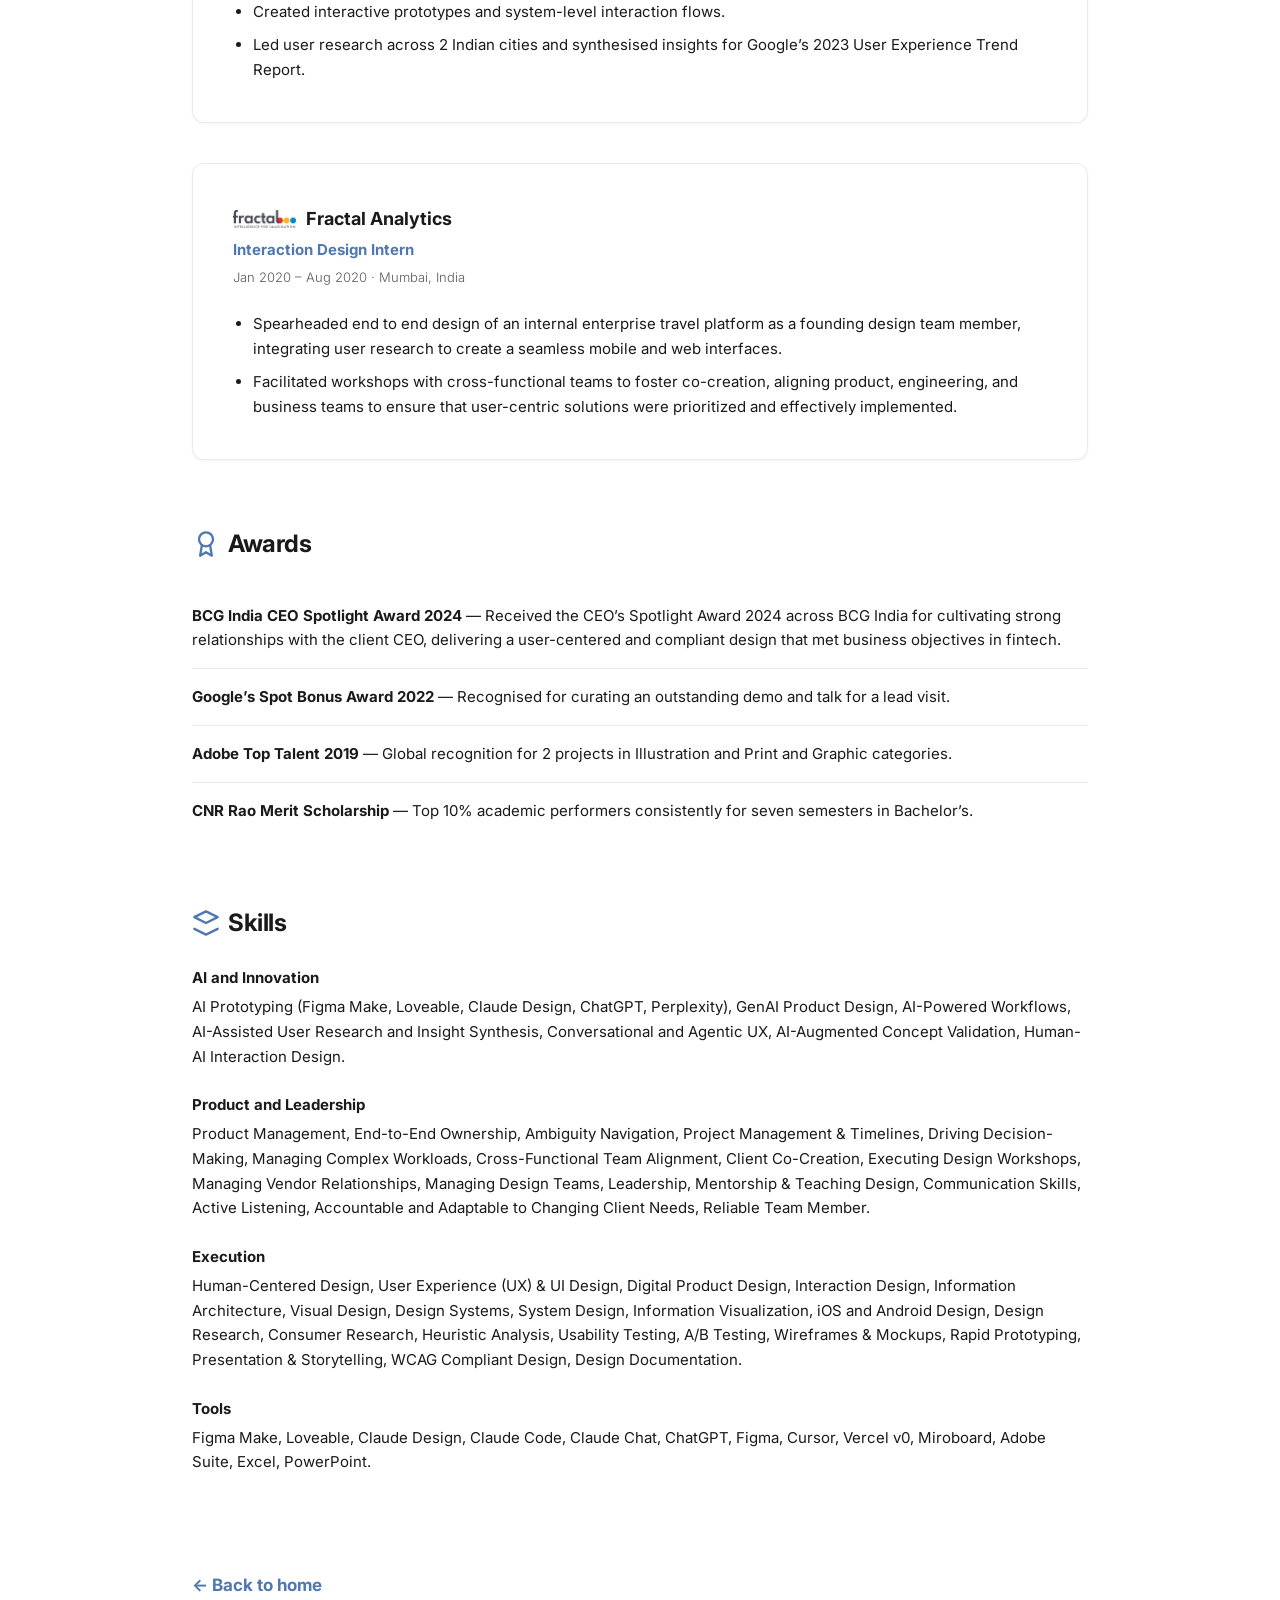
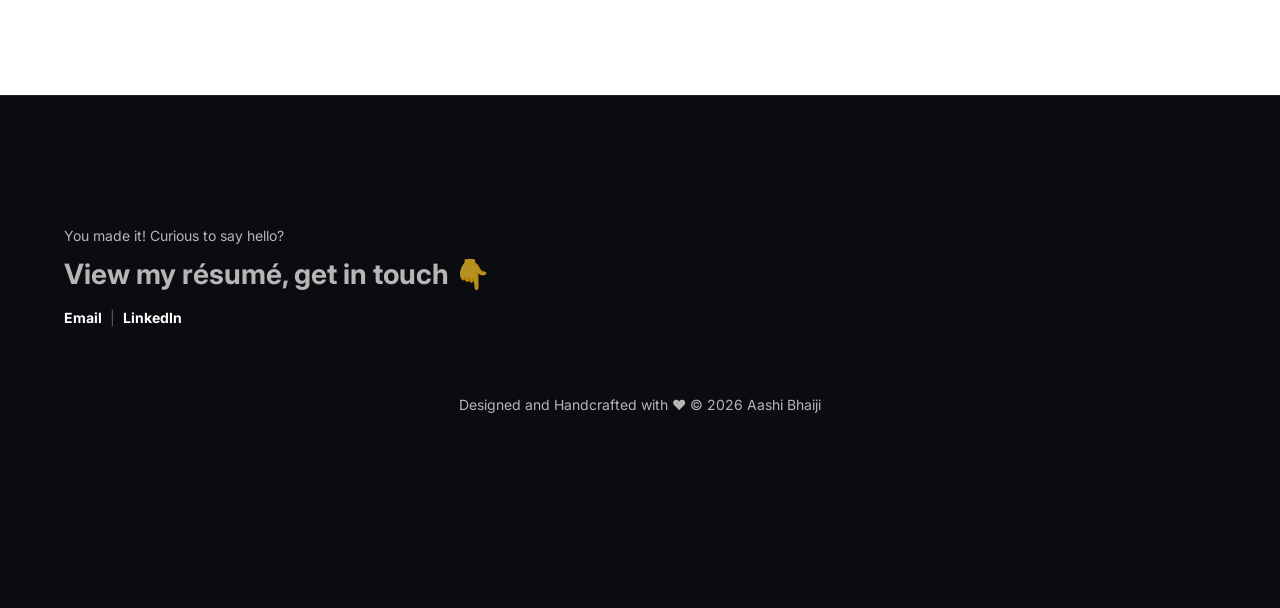
==== commit d667108b: "Update font family to Inter and Playfair Display across multiple HTML files, enhancing typography. R" ====
--- a/about.html
+++ b/about.html
@@ -7,7 +7,7 @@
   <meta name="description" content="About Aashi Bhaiji — Senior AI Experience Designer. Education, experience, and background." />
   <link rel="preconnect" href="https://fonts.googleapis.com" />
   <link rel="preconnect" href="https://fonts.gstatic.com" crossorigin />
-  <link href="https://fonts.googleapis.com/css2?family=Poppins:ital,wght@0,300;0,400;0,500;0,600;0,700;0,800;0,900;1,400&display=swap" rel="stylesheet" />
+  <link href="https://fonts.googleapis.com/css2?family=Inter:ital,opsz,wght@0,14..32,100..900;1,14..32,100..900&family=Playfair+Display:ital,wght@0,400..900;1,400..900&display=swap" rel="stylesheet" />
   <link rel="stylesheet" href="styles.css" />
 </head>
 <body class="page-about" id="top">
--- a/styles.css
+++ b/styles.css
@@ -10,8 +10,10 @@
   --color-accent-dark: #3e6290;
   --color-border: rgba(0, 0, 0, 0.08);
 
-  --font-family: "Poppins", system-ui, -apple-system, "Segoe UI", sans-serif;
-  /* Hierarchy: light 300, regular 400, medium 500, semibold 600, bold 700, extrabold 800, black 900 */
+  /* Inter variable (opsz + wght) for UI, body, and headings; Playfair Display italic for hero accent */
+  --font-family: "Inter", system-ui, -apple-system, "Segoe UI", sans-serif;
+  --font-heading: "Inter", system-ui, -apple-system, "Segoe UI", sans-serif;
+  --font-accent: "Playfair Display", Georgia, "Times New Roman", serif;
 
   --space-xs: 0.5rem;
   --space-sm: 1rem;
@@ -44,10 +46,12 @@
   scroll-behavior: smooth;
   -webkit-text-size-adjust: 100%;
   text-size-adjust: 100%;
+  font-optical-sizing: auto;
 }
 
 body {
   font-family: var(--font-family);
+  font-optical-sizing: auto;
   font-weight: 400;
   font-size: clamp(1rem, 2vw, 1.0625rem);
   line-height: 1.65;
@@ -56,6 +60,37 @@
   -webkit-font-smoothing: antialiased;
   -moz-osx-font-smoothing: grayscale;
   overflow-x: hidden;
+}
+
+h1,
+h2,
+h3,
+h4,
+h5,
+h6,
+.section-label,
+.section-title,
+.project__media-caption,
+.project__title,
+.site-footer__hello,
+.site-footer__cta,
+.about-hero__title,
+.about-hero__role,
+.about-hero__logos-label,
+.about-content__heading,
+.about-exp__title,
+.about-exp__subheading,
+.about-skills__group,
+.project-hero__label,
+.project-hero__title,
+.project-section__title,
+.project-section__subtitle,
+.project-embed__title,
+.stage-card__num,
+.stage-card__title,
+.stage-card__back-title,
+.stage-card__back-label {
+  font-family: var(--font-heading);
 }
 
 /* Landing page is dark; project and about pages keep their existing light look */
@@ -405,11 +440,9 @@
   min-height: 100vh;
   min-height: 100dvh;
   width: 100%;
-  display: flex;
-  flex-direction: column;
-  justify-content: center;
-  align-items: center;
-  padding: calc(70px + var(--space-sm) + env(safe-area-inset-top, 0px)) 0 max(4rem, env(safe-area-inset-bottom, 0px));
+  display: block;
+  /* No top padding — copy is pinned via .hero__container so it stays at the top of the viewport */
+  padding: 0 0 max(1rem, env(safe-area-inset-bottom, 0px));
   position: relative;
   overflow: hidden;
   background-color: #0b0c10;
@@ -429,63 +462,106 @@
   white-space: nowrap;
 }
 
-.hero__title .split-char,
-.hero__lead .split-char {
+/* First headline: keep full phrase on one line (incl. “experience”) — width:100% alone can still wrap split glyphs */
+.hero__headline-line.hero__nowrap {
   display: inline-block;
+  width: max-content;
+  max-width: 100%;
+  overflow-wrap: normal;
+  word-break: normal;
+}
+
+.hero__display .split-char {
+  display: inline-block;
+  vertical-align: baseline;
+  line-height: inherit;
   will-change: transform, opacity;
 }
 
-.hero__container,
-.hero__scroll {
-  position: relative;
-  z-index: 1;
-}
-
-@media (min-width: 769px) {
-  .hero {
-    padding: calc(80px + var(--space-md) + env(safe-area-inset-top, 0px)) 0 max(5rem, env(safe-area-inset-bottom, 0px));
-  }
-}
-
 .hero__container {
+  position: absolute;
+  left: 0;
+  right: 0;
+  top: calc(env(safe-area-inset-top, 0px) + 3.5rem);
   width: 100%;
   max-width: 90rem;
   margin: 0 auto;
   padding: 0 max(clamp(1rem, 4vw, 2.5rem), env(safe-area-inset-left, 0px)) 0 max(clamp(1rem, 4vw, 2.5rem), env(safe-area-inset-right, 0px));
   display: flex;
   flex-direction: column;
-  align-items: center;
-  text-align: center;
-}
-
-.hero__title {
-  font-family: var(--font-family);
-  font-size: clamp(1.75rem, 6.5vw, 4.5rem);
-  font-weight: 700;
-  line-height: 1.15;
-  letter-spacing: -0.025em;
+  /* stretch = full content width; flex-start was shrinking the h1 to min-content (~1 char), forcing one letter per line */
+  align-items: stretch;
+  text-align: left;
+  z-index: 2;
+  pointer-events: none;
+}
+
+.hero__container > * {
+  pointer-events: auto;
+}
+
+@media (min-width: 769px) {
+  .hero__container {
+    top: calc(env(safe-area-inset-top, 0px) + 4.25rem);
+  }
+}
+
+/* Home hero: three stacked lines — block layout avoids flex min-content shrink (one char per line / 1000+ px tall h1) */
+.hero__display {
+  display: block;
+  width: 100%;
+  max-width: min(92vw, 36rem);
+  margin: 0;
+  font-weight: 700;
+  line-height: 1;
+  letter-spacing: -0.03em;
   color: #ffffff;
-  margin-bottom: var(--space-md);
+  text-shadow: 0 4px 24px rgba(0, 0, 0, 0.4);
+}
+
+.hero__greeting {
+  display: block;
   width: 100%;
-  max-width: min(90vw, 42ch);
-  text-align: center;
-  text-wrap: balance;
-  text-shadow: 0 4px 24px rgba(0, 0, 0, 0.4);
-}
-
-.hero__lead {
-  font-family: var(--font-family);
-  font-size: clamp(1.75rem, 6.5vw, 4.5rem);
-  font-weight: 700;
-  line-height: 1.15;
-  letter-spacing: -0.025em;
+  font-size: 32px;
+  font-weight: 500;
+  letter-spacing: 0.01em;
+  line-height: 1.08;
+  margin: 0;
+  color: rgba(255, 255, 255, 0.88);
+}
+
+.hero__name {
+  font-family: var(--font-accent);
+  font-style: italic;
+  font-weight: 500;
+  font-size: 1em;
+  letter-spacing: 0.01em;
   color: #ffffff;
-  margin-bottom: 0;
+}
+
+.hero__name .split-char {
+  font-family: var(--font-accent);
+  font-style: italic;
+  font-weight: 500;
+}
+
+.hero__headline-line {
+  display: block;
   width: 100%;
-  max-width: min(92vw, 48ch);
-  text-align: center;
-  text-wrap: balance;
-  text-shadow: 0 4px 24px rgba(0, 0, 0, 0.4);
+  font-size: 68px;
+  font-weight: 700;
+  line-height: 1;
+  letter-spacing: -0.03em;
+  margin: 0;
+  padding: 0;
+}
+
+.hero__greeting + .hero__headline-line {
+  margin-top: -0.06em;
+}
+
+.hero__headline-line + .hero__headline-line {
+  margin-top: -0.2em;
 }
 
 .hero__company {
@@ -497,8 +573,35 @@
   color: inherit;
 }
 
+/* During intro, hide raw “X” until split runs (avoids flash before GSAP sets split-char opacity) */
+body.home-intro-pending .hero__company-x {
+  color: transparent;
+}
+
+.hero__company-x {
+  display: inline-block;
+}
+
+/* Grey fade on the “X” (gradient lives on the animated .split-char inside) */
+.hero__company-x .split-char {
+  font-family: var(--font-heading);
+  font-weight: 700;
+  background: linear-gradient(
+    90deg,
+    #ffffff 0%,
+    #ffffff 38%,
+    #c4c4ce 72%,
+    #8b8b96 100%
+  );
+  -webkit-background-clip: text;
+  background-clip: text;
+  color: transparent;
+  -webkit-text-fill-color: transparent;
+}
+
 .hero__scroll {
   position: absolute;
+  z-index: 2;
   bottom: max(1.5rem, env(safe-area-inset-bottom, 0px));
   left: 50%;
   transform: translateX(-50%);
@@ -621,7 +724,6 @@
 
 .section-label {
   display: inline-block;
-  font-family: var(--font-family);
   font-size: 0.8125rem;
   font-weight: 700;
   letter-spacing: 0.12em;
@@ -654,7 +756,6 @@
 }
 
 .section-title {
-  font-family: var(--font-family);
   font-size: clamp(1.75rem, 3vw, 2.25rem);
   font-weight: 900;
   letter-spacing: -0.02em;
@@ -753,10 +854,6 @@
   background: #0b1020;
 }
 
-.project__thumb-video--jica {
-  object-position: left center;
-}
-
 .project__media--video {
   aspect-ratio: 16 / 10;
   min-height: 160px;
@@ -815,11 +912,15 @@
   background-image: linear-gradient(135deg, rgba(255,255,255,0.08) 0%, transparent 52%), linear-gradient(135deg, #1f4d3a 0%, #2a6b54 45%, #3d8f6b 100%);
 }
 
+.project__image--jica {
+  background: linear-gradient(135deg, #0d3d3a 0%, #164e5c 45%, #1a3d5c 100%);
+  background-image: linear-gradient(135deg, rgba(255, 255, 255, 0.06) 0%, transparent 50%), linear-gradient(135deg, #0d3d3a 0%, #164e5c 45%, #1a3d5c 100%);
+}
+
 .project__media-caption {
   position: absolute;
   bottom: var(--space-sm);
   left: var(--space-md);
-  font-family: var(--font-family);
   font-size: 0.6875rem;
   font-weight: 700;
   letter-spacing: 0.12em;
@@ -850,7 +951,6 @@
 }
 
 .project__title {
-  font-family: var(--font-family);
   font-size: clamp(1.25rem, 2vw, 1.5rem);
   font-weight: 700;
   letter-spacing: -0.01em;
@@ -947,7 +1047,6 @@
 }
 
 .site-footer__hello {
-  font-family: var(--font-family);
   font-size: clamp(1.375rem, 3.75vw, 2rem);
   font-weight: 700;
   color: #ffffff;
@@ -956,7 +1055,6 @@
 
 .site-footer__cta {
   margin-bottom: 0.5rem;
-  font-family: var(--font-family);
   font-size: clamp(1.25rem, 3.25vw, 1.875rem);
   font-weight: 700;
   color: #7cff67;
@@ -1111,7 +1209,6 @@
 }
 
 .about-hero__title {
-  font-family: var(--font-family);
   font-size: clamp(1.75rem, 4vw, 2.5rem);
   font-weight: 700;
   color: var(--color-text);
@@ -1217,7 +1314,6 @@
 }
 
 .about-content__heading {
-  font-family: var(--font-family);
   font-size: clamp(1.25rem, 2vw, 1.5rem);
   font-weight: 700;
   color: var(--color-text);
@@ -1304,7 +1400,6 @@
 }
 
 .about-exp__title {
-  font-family: var(--font-family);
   font-size: 1.125rem;
   font-weight: 700;
   color: var(--color-text);
@@ -1391,7 +1486,6 @@
 }
 
 .about-exp__subheading {
-  font-family: var(--font-family);
   font-size: 1rem;
   font-weight: 700;
   color: var(--color-text);
@@ -1462,7 +1556,6 @@
 }
 
 .about-skills__group {
-  font-family: var(--font-family);
   font-size: 0.9375rem;
   font-weight: 700;
   color: var(--color-text);
@@ -1539,7 +1632,6 @@
 }
 
 .project-hero__title {
-  font-family: var(--font-family);
   font-size: clamp(1.75rem, 4vw, 2.75rem);
   font-weight: 900;
   line-height: 1.2;
@@ -2065,7 +2157,6 @@
 }
 
 .project-section__title {
-  font-family: var(--font-family);
   font-size: clamp(1.25rem, 2vw, 1.5rem);
   font-weight: 700;
   color: var(--color-text);
@@ -2074,7 +2165,6 @@
 }
 
 .project-section__subtitle {
-  font-family: var(--font-family);
   font-size: 1.125rem;
   font-weight: 700;
   color: var(--color-text);
@@ -2480,7 +2570,6 @@
 }
 
 .project-embed__title {
-  font-family: var(--font-family);
   font-size: 0.875rem;
   font-weight: 700;
   color: var(--color-text);
@@ -2593,7 +2682,6 @@
 }
 
 .stage-card__num {
-  font-family: var(--font-family);
   font-weight: 900;
   font-size: 2rem;
   line-height: 1;
@@ -2602,7 +2690,6 @@
 }
 
 .stage-card__title {
-  font-family: var(--font-family);
   font-weight: 700;
   font-size: 1.125rem;
   line-height: 1.3;
@@ -2631,7 +2718,6 @@
 }
 
 .stage-card__back-title {
-  font-family: var(--font-family);
   font-weight: 700;
   font-size: 1rem;
   color: var(--color-text);
@@ -2639,7 +2725,6 @@
 }
 
 .stage-card__back-label {
-  font-family: var(--font-family);
   font-size: 0.8125rem;
   color: var(--color-text-muted);
 }
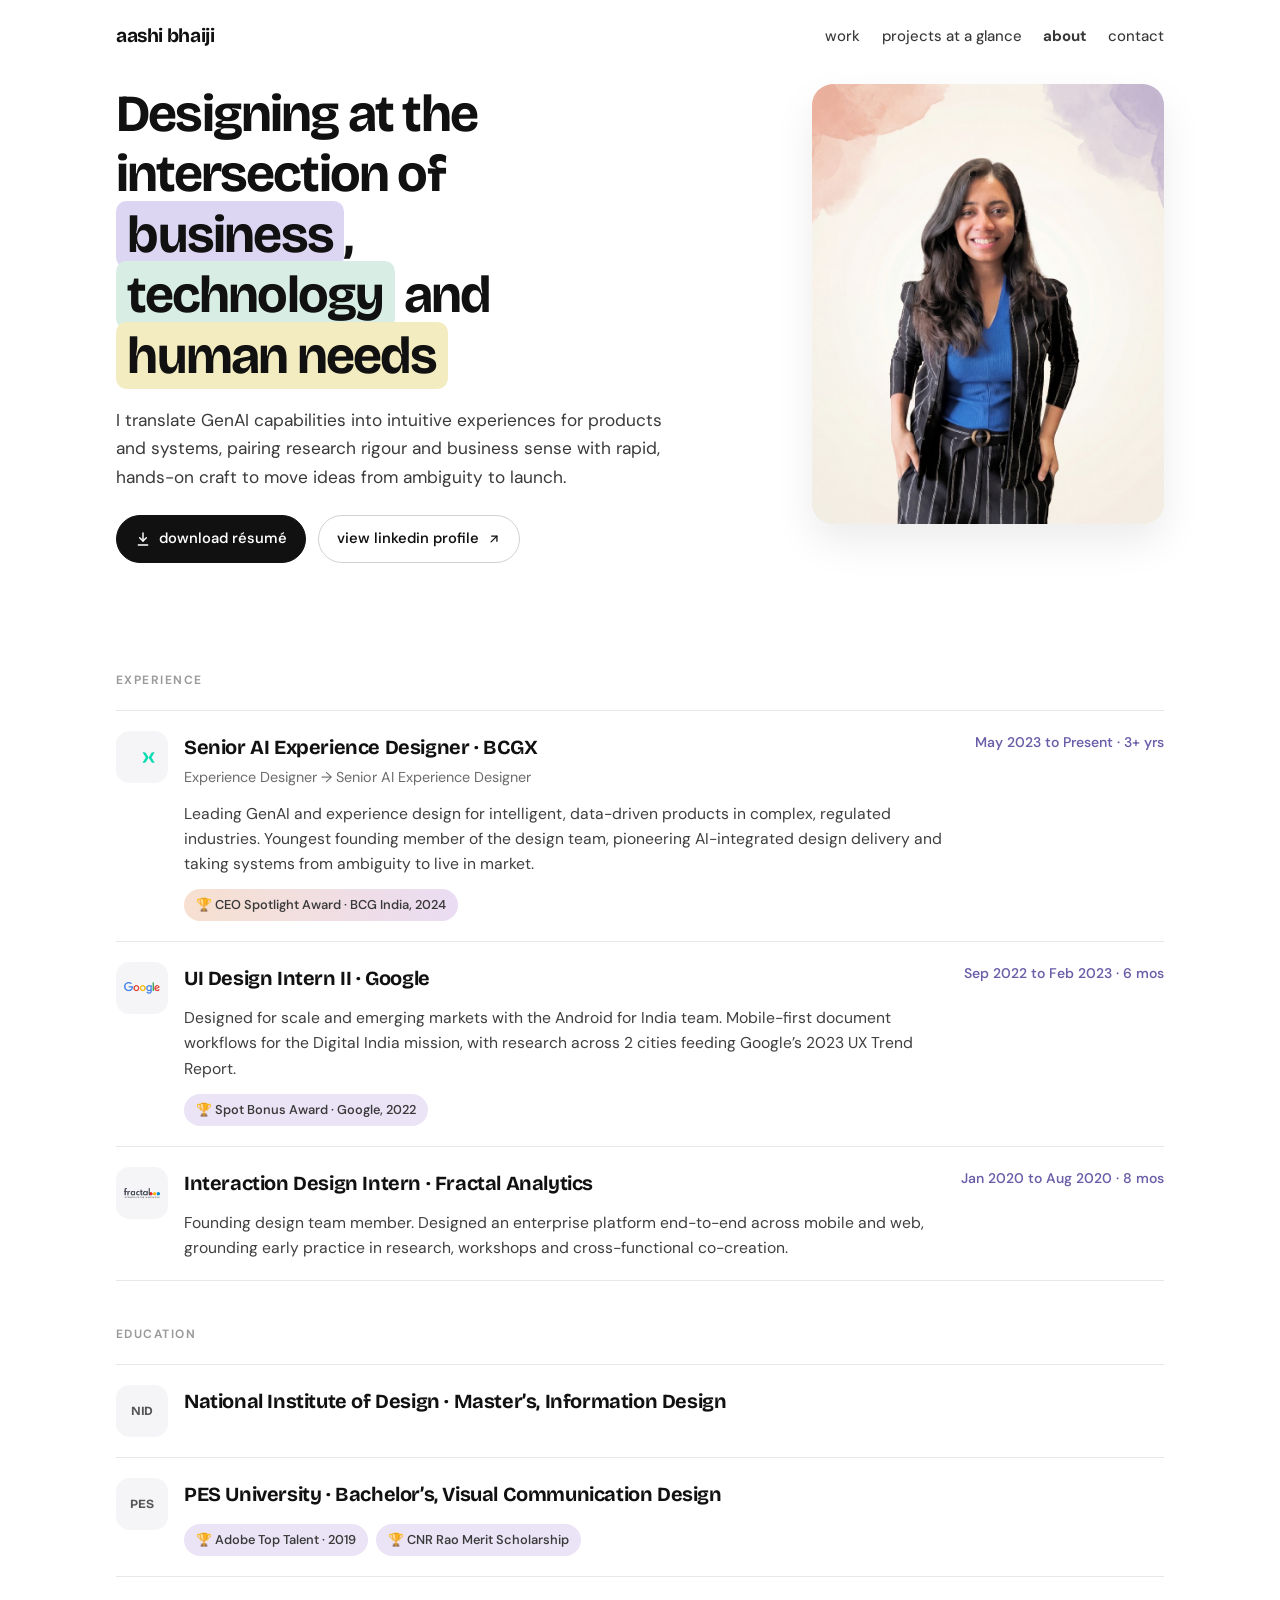
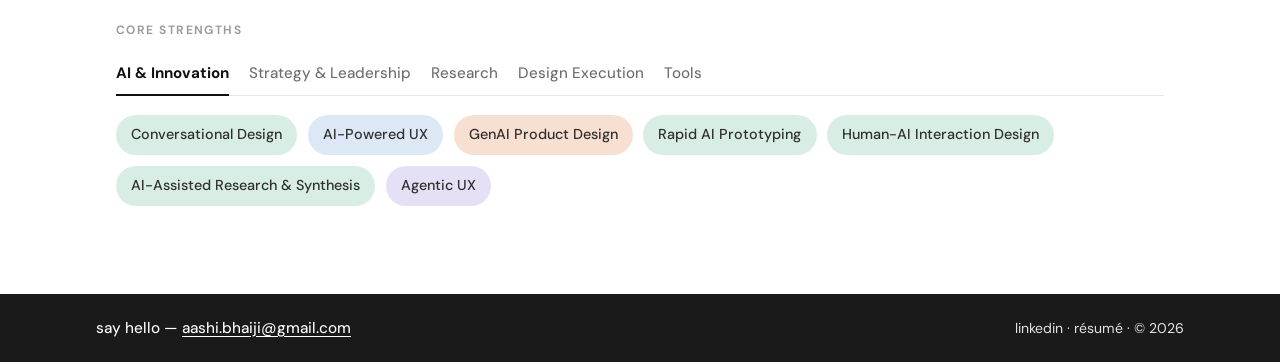
==== commit d931c7a6: "Add design system page and update styles for improved typography and layout - Introduced a new desig" ====
--- a/about.html
+++ b/about.html
@@ -4,22 +4,19 @@
   <meta charset="UTF-8" />
   <meta name="viewport" content="width=device-width, initial-scale=1.0, viewport-fit=cover" />
   <title>About — Aashi Bhaiji</title>
-  <meta name="description" content="About Aashi Bhaiji — Senior AI Experience Designer. Education, experience, and background." />
-  <link rel="preconnect" href="https://fonts.googleapis.com" />
-  <link rel="preconnect" href="https://fonts.gstatic.com" crossorigin />
-  <link href="https://fonts.googleapis.com/css2?family=Inter:ital,opsz,wght@0,14..32,100..900;1,14..32,100..900&family=Playfair+Display:ital,wght@0,400..900;1,400..900&display=swap" rel="stylesheet" />
+  <meta name="description" content="About Aashi Bhaiji — Senior AI Experience Designer at BCGX. Experience, education, and core strengths." />
   <link rel="stylesheet" href="styles.css" />
 </head>
-<body class="page-about" id="top">
+<body id="top" class="page-about page-light">
   <header class="site-header">
-    <nav class="nav">
-      <a href="index.html">Home</a>
-      <a href="index.html#projects">Projects</a>
-      <a href="about.html" aria-current="page">About</a>
-      <a href="https://docs.google.com/document/d/1HMW5zZJj4p2m2f_B7VnrQRGxJLU11f6y/edit?usp=sharing&amp;ouid=116514539623917576615&amp;rtpof=true&amp;sd=true" target="_blank" rel="noopener">Résumé</a>
-      <a href="index.html#contact" class="btn btn--nav">Get in Touch</a>
+    <a href="index.html" class="logo">aashi bhaiji</a>
+    <nav class="nav" aria-label="Primary">
+      <a href="index.html#work">work</a>
+      <a href="projects.html">projects at a glance</a>
+      <a href="about.html" aria-current="page">about</a>
+      <a href="#contact">contact</a>
     </nav>
-    <button class="menu-toggle" aria-label="Toggle menu">
+    <button class="menu-toggle" type="button" aria-label="Toggle menu" aria-expanded="false">
       <span></span>
       <span></span>
       <span></span>
@@ -28,168 +25,199 @@
 
   <main class="about-page">
     <section class="about-hero">
-      <div class="about-hero__gradient"></div>
-      <div class="about-hero__inner">
-        <div class="about-hero__photo-wrap">
-          <img src="assets/aashi-photo.png" alt="Aashi Bhaiji" class="about-hero__photo" width="320" height="320" />
+      <div class="about-hero__copy">
+        <h1 class="about-hero__title">
+          Designing at the intersection of
+          <mark class="about-mark about-mark--lavender">business</mark>,
+          <mark class="about-mark about-mark--mint">technology</mark>
+          and
+          <mark class="about-mark about-mark--yellow">human needs</mark>
+        </h1>
+        <p class="about-hero__tagline">
+          I translate GenAI capabilities into intuitive experiences for products and systems, pairing research rigour and business sense with rapid, hands-on craft to move ideas from ambiguity to launch.
+        </p>
+        <div class="about-hero__actions">
+          <a class="about-btn about-btn--primary" href="assets/Aashi_Resume_2026.pdf" download>
+            <svg width="16" height="16" viewBox="0 0 24 24" fill="none" stroke="currentColor" stroke-width="2.2" stroke-linecap="round" stroke-linejoin="round" aria-hidden="true"><path d="M12 3v12"/><path d="M7 10l5 5 5-5"/><path d="M5 21h14"/></svg>
+            download résumé
+          </a>
+          <a class="about-btn about-btn--ghost" href="https://www.linkedin.com/in/aashibhaiji/" target="_blank" rel="noopener">
+            view linkedin profile
+            <svg width="14" height="14" viewBox="0 0 24 24" fill="none" stroke="currentColor" stroke-width="2.2" stroke-linecap="round" stroke-linejoin="round" aria-hidden="true"><path d="M7 17L17 7"/><path d="M8 7h9v9"/></svg>
+          </a>
         </div>
-        <div class="about-hero__intro">
-          <h1 class="about-hero__title">Aashi Bhaiji</h1>
-          <p class="about-hero__role">Senior AI Experience Designer @ BCGX</p>
-          <p class="about-hero__tagline">AI Experience designer translating GenAI capabilities into intuitive user experiences for products and systems at the intersection of business, technology, and human needs.</p>
-          <div class="about-hero__logos">
-            <span class="about-hero__logos-label">Worked at</span>
-            <div class="about-hero__logos-row">
-              <span class="about-hero__logo-wrap">
-                <img src="https://upload.wikimedia.org/wikipedia/commons/e/e8/BCG_Corporate_Logo.svg" alt="BCGX" class="about-hero__logo" width="80" height="32" loading="lazy" onerror="this.style.display='none';this.nextElementSibling.style.display='inline';" /><span class="about-hero__logo-fallback" style="display:none;">BCGX</span>
-              </span>
-              <span class="about-hero__logo-wrap">
-                <img src="assets/logos/google.png" alt="Google" class="about-hero__logo" width="80" height="32" loading="lazy" onerror="this.style.display='none';this.nextElementSibling.style.display='inline';" /><span class="about-hero__logo-fallback" style="display:none;">Google</span>
-              </span>
-              <span class="about-hero__logo-wrap">
-                <img src="assets/logos/fractal.png" alt="Fractal" class="about-hero__logo" width="80" height="32" loading="lazy" onerror="this.style.display='none';this.nextElementSibling.style.display='inline';" /><span class="about-hero__logo-fallback" style="display:none;">Fractal</span>
-              </span>
-            </div>
-          </div>
-          <a href="https://docs.google.com/document/d/1HMW5zZJj4p2m2f_B7VnrQRGxJLU11f6y/edit?usp=sharing&amp;ouid=116514539623917576615&amp;rtpof=true&amp;sd=true" target="_blank" rel="noopener" class="btn btn--primary about-hero__cta">View résumé</a>
-        </div>
-      </div>
-    </section>
-
-    <section class="about-content">
-      <div class="about-content__inner">
-        <h2 class="about-content__heading about-reveal">
-          <span class="about-content__icon" aria-hidden="true"><svg width="24" height="24" viewBox="0 0 24 24" fill="none" stroke="currentColor" stroke-width="2" stroke-linecap="round" stroke-linejoin="round"><path d="M22 10v6M2 10l10-5 10 5-10 5z"/><path d="M6 12v5c3 2 6 2 9 0v-5"/></svg></span>
-          Education
-        </h2>
-        <ul class="about-list about-reveal">
-          <li class="about-list__item">
-            <strong>National Institute of Design</strong> — Sept 2020 – Dec 2022<br />
-            Master's, Information Design · GPA: 8.38 / 10
-          </li>
-          <li class="about-list__item">
-            <strong>PES University</strong> — June 2016 – July 2020<br />
-            Bachelor's, Visual Communication Design · GPA: 9.89 / 10
-          </li>
-        </ul>
-
-        <h2 class="about-content__heading about-reveal">
-          <span class="about-content__icon" aria-hidden="true"><svg width="24" height="24" viewBox="0 0 24 24" fill="none" stroke="currentColor" stroke-width="2" stroke-linecap="round" stroke-linejoin="round"><rect x="2" y="7" width="20" height="14" rx="2"/><path d="M16 21V5a2 2 0 0 0-2-2h-4a2 2 0 0 0-2 2v16"/></svg></span>
-          Experience
-        </h2>
-        <div class="about-exp">
-          <div class="about-exp__item about-reveal">
-            <div class="about-exp__meta">
-              <h3 class="about-exp__title">
-                <img src="https://upload.wikimedia.org/wikipedia/commons/e/e8/BCG_Corporate_Logo.svg" alt="BCGX logo" class="about-exp__company-logo about-exp__company-logo--bcg" loading="lazy" />
-                <span>Boston Consulting Group (BCGX)</span>
-              </h3>
-              <span class="about-exp__role">Senior AI Experience Designer</span>
-              <span class="about-exp__dates">May 2023 – Present · Gurgaon, India</span>
-            </div>
-            <ul class="about-exp__bullets">
-              <li>Youngest founding member of the design team at BCGX, implementing a robust design delivery process, articulating and enhancing project efficiency by demonstrating the measurable effects of design across different projects and sectors and cross-functional product delivery across regulated ecosystems.</li>
-              <li>Championed agile methodologies within cross-functional teams, enhancing collaboration and accelerating design iterations.</li>
-              <li>Demonstrated leadership in design by mentoring junior designers and fostering a culture of innovation within the design team.</li>
-              <li class="about-exp__selected-head"><h4 class="about-exp__subheading">Selected Projects</h4></li>
-              <li class="about-exp__subhead"><h4 class="about-exp__subheading">Fintech &amp; Digital Payments</h4></li>
-              <li>Directed the design of India’s next-generation digital payment rail, modernising a legacy payment system launched in 2025 by the RBI Governor in collaboration with NPCI, Bharat Bill Pay optimizing user experience for 1 billion users to fundamentally rewire internet banking, mobile banking and online merchant payments.</li>
-              <li class="about-exp__live"><span class="about-exp__live-pill">Live</span> <a href="https://www.bharat-connect.com/banking-connect/" target="_blank" rel="noopener">Bharat Connect <span class="about-exp__live-icon" aria-hidden="true">↗</span></a></li>
-              <li class="about-exp__sub">Presented and championed design concepts and system level interaction models to top stakeholders, including CEOs of India’s leading banks, leadership teams of top payment aggregators and merchants, and the chief architect of Aadhaar, driving alignment and adoption across organisations and teams.</li>
-              <li class="about-exp__sub">Collaborated with compliance, legal, and engineering teams to meticulously define solutions, ensuring all use cases met stringent regulatory requirements.</li>
-              <li class="about-exp__sub">Delivered actionable UX insights and high-fidelity prototypes using Figma and Adobe tools within 2–3 days, significantly increasing project efficiency and strengthening product teams' responsiveness to user feedback.</li>
-              <li class="about-exp__subhead"><h4 class="about-exp__subheading">Public Sector / Social Impact</h4></li>
-              <li>Spearheaded the design of a new investment portal for Bangladesh, increasing user engagement through intuitive product features and clear user flows.</li>
-              <li class="about-exp__live"><span class="about-exp__live-pill">Live</span> <a href="https://banglabiz.gov.bd/" target="_blank" rel="noopener">banglabiz.gov.bd <span class="about-exp__live-icon" aria-hidden="true">↗</span></a></li>
-              <li class="about-exp__sub">Designed and presented clear flows, wireframes, and high-fidelity interfaces that balanced user needs, business goals, and regulatory constraints.</li>
-              <li class="about-exp__sub">Orchestrated the brand identity, developed an understanding of competitive offerings and influence on new product features and defined key product metrics and design systems.</li>
-              <li class="about-exp__sub">Developed scalable design system and reusable UI patterns across digital government services.</li>
-              <li>Drove the design of India’s Adult TB Vaccination Program in partnership with the Central TB Division, NIH and WHO under the national health mission to develop bilingual training materials and pocketbooks that increased accessibility for frontline health workers in India.</li>
-              <li class="about-exp__live"><span class="about-exp__live-pill">Press</span> <a href="https://tbcindia.mohfw.gov.in/" target="_blank" rel="noopener">Central TB Division – Directorate of Health Services <span class="about-exp__live-icon" aria-hidden="true">↗</span></a></li>
-              <li class="about-exp__sub">Conducted extensive ethnographic research and usability testing across remote Indian villages, identifying critical knowledge gaps to enhance training effectiveness for frontline health workers and translated findings into accessible, bilingual interaction systems.</li>
-              <li class="about-exp__sub">Facilitated design workshops with health service directors across all Indian states, co-creating solutions that improved inter-state coordination and increased program adoption.</li>
-              <li class="about-exp__subhead"><h4 class="about-exp__subheading">Healthcare and Automotive (Startup Experiences)</h4></li>
-              <li>Created and defined the brand language and visual design system for a new healthcare startup called ‘Daily Bloom’ in collaboration with Dr Reddy’s Labs for IBS Patients.</li>
-              <li class="about-exp__live"><span class="about-exp__live-pill">Live</span> <a href="https://play.google.com/store/apps/details?id=com.dailybloom.ibs&hl=en_US" target="_blank" rel="noopener">Daily Bloom on Play Store · 10k+ downloads <span class="about-exp__live-icon" aria-hidden="true">↗</span></a></li>
-              <li class="about-exp__sub">Conducted UX audits, moved quickly from concept to prototyping to explore potential solutions and aligning stakeholders to deliver a cohesive user experience.</li>
-              <li>Designed a compelling brand identity and immersive digital assets for ‘Trumigo,’ a doorstep car service launched by Apollo Tyres.</li>
-              <li class="about-exp__live"><span class="about-exp__live-pill">Press</span> <a href="https://corporate.apollotyres.com/press-and-media/news/corporate/Trumigo-rolled-out/" target="_blank" rel="noopener">Apollo Tyres – Trumigo <span class="about-exp__live-icon" aria-hidden="true">↗</span></a></li>
-              <li class="about-exp__sub">Designed the brand identity (logo), conducted usability testing to refine the service booking experience, and designed an immersive exhibition experience for brand visibility for the startup.</li>
-            </ul>
-          </div>
-          <div class="about-exp__item about-reveal">
-            <div class="about-exp__meta">
-              <h3 class="about-exp__title">
-                <img src="assets/logos/google.png" alt="Google logo" class="about-exp__company-logo" loading="lazy" />
-                <span>Google</span>
-              </h3>
-              <span class="about-exp__role">UI Design Intern II</span>
-              <span class="about-exp__dates">Sep 2022 – Feb 2023 · Bangalore, India</span>
-            </div>
-            <ul class="about-exp__bullets">
-              <li>Drove the design of a mobile-first educational document workflows under ‘Android for India’ design team for Google’s ‘Digital India’ mission.</li>
-              <li>Created interactive prototypes and system-level interaction flows.</li>
-              <li>Led user research across 2 Indian cities and synthesised insights for Google’s 2023 User Experience Trend Report.</li>
-            </ul>
-          </div>
-          <div class="about-exp__item about-reveal">
-            <div class="about-exp__meta">
-              <h3 class="about-exp__title">
-                <img src="assets/logos/fractal.png" alt="Fractal logo" class="about-exp__company-logo" loading="lazy" />
-                <span>Fractal Analytics</span>
-              </h3>
-              <span class="about-exp__role">Interaction Design Intern</span>
-              <span class="about-exp__dates">Jan 2020 – Aug 2020 · Mumbai, India</span>
-            </div>
-            <ul class="about-exp__bullets">
-              <li>Spearheaded end to end design of an internal enterprise travel platform as a founding design team member, integrating user research to create a seamless mobile and web interfaces.</li>
-              <li>Facilitated workshops with cross-functional teams to foster co-creation, aligning product, engineering, and business teams to ensure that user-centric solutions were prioritized and effectively implemented.</li>
-            </ul>
-          </div>
-        </div>
-
-        <h2 class="about-content__heading about-reveal">
-          <span class="about-content__icon" aria-hidden="true"><svg width="24" height="24" viewBox="0 0 24 24" fill="none" stroke="currentColor" stroke-width="2" stroke-linecap="round" stroke-linejoin="round"><circle cx="12" cy="8" r="6"/><path d="M15.477 12.89L17 22l-5-3-5 3 1.523-9.11"/></svg></span>
-          Awards
-        </h2>
-        <ul class="about-list about-reveal">
-          <li class="about-list__item"><strong>BCG India CEO Spotlight Award 2024</strong> — Received the CEO’s Spotlight Award 2024 across BCG India for cultivating strong relationships with the client CEO, delivering a user-centered and compliant design that met business objectives in fintech.</li>
-          <li class="about-list__item"><strong>Google’s Spot Bonus Award 2022</strong> — Recognised for curating an outstanding demo and talk for a lead visit.</li>
-          <li class="about-list__item"><strong>Adobe Top Talent 2019</strong> — Global recognition for 2 projects in Illustration and Print and Graphic categories.</li>
-          <li class="about-list__item"><strong>CNR Rao Merit Scholarship</strong> — Top 10% academic performers consistently for seven semesters in Bachelor’s.</li>
-        </ul>
-
-        <h2 class="about-content__heading about-reveal">
-          <span class="about-content__icon" aria-hidden="true"><svg width="24" height="24" viewBox="0 0 24 24" fill="none" stroke="currentColor" stroke-width="2" stroke-linecap="round" stroke-linejoin="round"><path d="M12 2L2 7l10 5 10-5-10-5z"/><path d="M2 17l10 5 10-5"/></svg></span>
-          Skills
-        </h2>
-        <div class="about-skills about-reveal">
-          <h3 class="about-skills__group">AI and Innovation</h3>
-          <p class="about-skills__list">AI Prototyping (Figma Make, Loveable, Claude Design, ChatGPT, Perplexity), GenAI Product Design, AI-Powered Workflows, AI-Assisted User Research and Insight Synthesis, Conversational and Agentic UX, AI-Augmented Concept Validation, Human-AI Interaction Design.</p>
-          <h3 class="about-skills__group">Product and Leadership</h3>
-          <p class="about-skills__list">Product Management, End-to-End Ownership, Ambiguity Navigation, Project Management &amp; Timelines, Driving Decision-Making, Managing Complex Workloads, Cross-Functional Team Alignment, Client Co-Creation, Executing Design Workshops, Managing Vendor Relationships, Managing Design Teams, Leadership, Mentorship &amp; Teaching Design, Communication Skills, Active Listening, Accountable and Adaptable to Changing Client Needs, Reliable Team Member.</p>
-          <h3 class="about-skills__group">Execution</h3>
-          <p class="about-skills__list">Human-Centered Design, User Experience (UX) &amp; UI Design, Digital Product Design, Interaction Design, Information Architecture, Visual Design, Design Systems, System Design, Information Visualization, iOS and Android Design, Design Research, Consumer Research, Heuristic Analysis, Usability Testing, A/B Testing, Wireframes &amp; Mockups, Rapid Prototyping, Presentation &amp; Storytelling, WCAG Compliant Design, Design Documentation.</p>
-          <h3 class="about-skills__group">Tools</h3>
-          <p class="about-skills__list">Figma Make, Loveable, Claude Design, Claude Code, Claude Chat, ChatGPT, Figma, Cursor, Vercel v0, Miroboard, Adobe Suite, Excel, PowerPoint.</p>
-        </div>
-
-        <p class="about-content__back"><a href="index.html">← Back to home</a></p>
+      </div>
+      <div class="about-hero__photo-wrap">
+        <img
+          src="assets/aashi-portrait.png"
+          alt="Aashi Bhaiji"
+          class="about-hero__photo"
+          width="560"
+          height="700"
+          decoding="async"
+        />
+      </div>
+    </section>
+
+    <section class="about-block" aria-labelledby="experience-heading">
+      <h2 id="experience-heading" class="about-block__label">Experience</h2>
+      <ul class="about-timeline">
+        <li class="about-timeline__item">
+          <div class="about-timeline__logo">
+            <img src="assets/logos/bcgx.png" alt="" width="44" height="44" />
+          </div>
+          <div class="about-timeline__body">
+            <div class="about-timeline__top">
+              <div>
+                <h3 class="about-timeline__title">Senior AI Experience Designer · BCGX</h3>
+                <p class="about-timeline__sub">Experience Designer → Senior AI Experience Designer</p>
+              </div>
+              <p class="about-timeline__dates">May 2023 to Present · 3+ yrs</p>
+            </div>
+            <p class="about-timeline__desc">
+              Leading GenAI and experience design for intelligent, data-driven products in complex, regulated industries. Youngest founding member of the design team, pioneering AI-integrated design delivery and taking systems from ambiguity to live in market.
+            </p>
+            <span class="about-award about-award--warm">🏆 CEO Spotlight Award · BCG India, 2024</span>
+          </div>
+        </li>
+
+        <li class="about-timeline__item">
+          <div class="about-timeline__logo">
+            <img src="assets/logos/google.png" alt="" width="44" height="44" />
+          </div>
+          <div class="about-timeline__body">
+            <div class="about-timeline__top">
+              <div>
+                <h3 class="about-timeline__title">UI Design Intern II · Google</h3>
+              </div>
+              <p class="about-timeline__dates">Sep 2022 to Feb 2023 · 6 mos</p>
+            </div>
+            <p class="about-timeline__desc">
+              Designed for scale and emerging markets with the Android for India team. Mobile-first document workflows for the Digital India mission, with research across 2 cities feeding Google’s 2023 UX Trend Report.
+            </p>
+            <span class="about-award about-award--lavender">🏆 Spot Bonus Award · Google, 2022</span>
+          </div>
+        </li>
+
+        <li class="about-timeline__item">
+          <div class="about-timeline__logo">
+            <img src="assets/logos/fractal.png" alt="" width="44" height="44" />
+          </div>
+          <div class="about-timeline__body">
+            <div class="about-timeline__top">
+              <div>
+                <h3 class="about-timeline__title">Interaction Design Intern · Fractal Analytics</h3>
+              </div>
+              <p class="about-timeline__dates">Jan 2020 to Aug 2020 · 8 mos</p>
+            </div>
+            <p class="about-timeline__desc">
+              Founding design team member. Designed an enterprise platform end-to-end across mobile and web, grounding early practice in research, workshops and cross-functional co-creation.
+            </p>
+          </div>
+        </li>
+      </ul>
+    </section>
+
+    <section class="about-block" aria-labelledby="education-heading">
+      <h2 id="education-heading" class="about-block__label">Education</h2>
+      <ul class="about-timeline">
+        <li class="about-timeline__item">
+          <div class="about-timeline__logo about-timeline__logo--text" aria-hidden="true">NID</div>
+          <div class="about-timeline__body">
+            <h3 class="about-timeline__title">National Institute of Design · Master’s, Information Design</h3>
+          </div>
+        </li>
+        <li class="about-timeline__item">
+          <div class="about-timeline__logo about-timeline__logo--text" aria-hidden="true">PES</div>
+          <div class="about-timeline__body">
+            <h3 class="about-timeline__title">PES University · Bachelor’s, Visual Communication Design</h3>
+            <div class="about-award-row">
+              <span class="about-award about-award--lavender">🏆 Adobe Top Talent · 2019</span>
+              <span class="about-award about-award--lavender">🏆 CNR Rao Merit Scholarship</span>
+            </div>
+          </div>
+        </li>
+      </ul>
+    </section>
+
+    <section class="about-block about-block--strengths" aria-labelledby="strengths-heading">
+      <h2 id="strengths-heading" class="about-block__label">Core strengths</h2>
+      <div class="about-strengths-tabs" role="tablist" aria-label="Strength categories">
+        <button type="button" class="about-strengths-tabs__btn is-active" role="tab" aria-selected="true" data-strengths="ai">AI &amp; Innovation</button>
+        <button type="button" class="about-strengths-tabs__btn" role="tab" aria-selected="false" data-strengths="strategy">Strategy &amp; Leadership</button>
+        <button type="button" class="about-strengths-tabs__btn" role="tab" aria-selected="false" data-strengths="research">Research</button>
+        <button type="button" class="about-strengths-tabs__btn" role="tab" aria-selected="false" data-strengths="design">Design Execution</button>
+        <button type="button" class="about-strengths-tabs__btn" role="tab" aria-selected="false" data-strengths="tools">Tools</button>
+      </div>
+
+      <div class="about-strengths-panel is-active" data-strengths-panel="ai">
+        <ul class="about-strengths-list">
+          <li class="about-pill about-pill--mint">Conversational Design</li>
+          <li class="about-pill about-pill--blue">AI-Powered UX</li>
+          <li class="about-pill about-pill--peach">GenAI Product Design</li>
+          <li class="about-pill about-pill--mint">Rapid AI Prototyping</li>
+          <li class="about-pill about-pill--mint">Human-AI Interaction Design</li>
+          <li class="about-pill about-pill--mint">AI-Assisted Research &amp; Synthesis</li>
+          <li class="about-pill about-pill--lavender">Agentic UX</li>
+        </ul>
+      </div>
+      <div class="about-strengths-panel" data-strengths-panel="strategy" hidden>
+        <ul class="about-strengths-list">
+          <li class="about-pill about-pill--lavender">UX Strategy &amp; Design Direction</li>
+          <li class="about-pill about-pill--mint">Stakeholder Alignment</li>
+          <li class="about-pill about-pill--peach">Cross-functional Leadership</li>
+          <li class="about-pill about-pill--blue">End-to-End Ownership</li>
+          <li class="about-pill about-pill--mint">Client Co-Creation</li>
+          <li class="about-pill about-pill--lavender">Ambiguity Navigation</li>
+        </ul>
+      </div>
+      <div class="about-strengths-panel" data-strengths-panel="research" hidden>
+        <ul class="about-strengths-list">
+          <li class="about-pill about-pill--mint">User Research</li>
+          <li class="about-pill about-pill--lavender">User Testing</li>
+          <li class="about-pill about-pill--peach">Heuristic Analysis</li>
+          <li class="about-pill about-pill--blue">UX Audit</li>
+          <li class="about-pill about-pill--mint">Journey Mapping</li>
+          <li class="about-pill about-pill--lavender">Usability Insights</li>
+        </ul>
+      </div>
+      <div class="about-strengths-panel" data-strengths-panel="design" hidden>
+        <ul class="about-strengths-list">
+          <li class="about-pill about-pill--lavender">Information Architecture</li>
+          <li class="about-pill about-pill--mint">UI &amp; Interaction Design</li>
+          <li class="about-pill about-pill--peach">Design Systems</li>
+          <li class="about-pill about-pill--blue">Feature Prioritization</li>
+          <li class="about-pill about-pill--mint">Service Design</li>
+          <li class="about-pill about-pill--lavender">Visual Design</li>
+        </ul>
+      </div>
+      <div class="about-strengths-panel" data-strengths-panel="tools" hidden>
+        <ul class="about-strengths-list">
+          <li class="about-pill about-pill--mint">Figma</li>
+          <li class="about-pill about-pill--lavender">Figma Make</li>
+          <li class="about-pill about-pill--peach">Claude</li>
+          <li class="about-pill about-pill--blue">Cursor</li>
+          <li class="about-pill about-pill--mint">Miro</li>
+          <li class="about-pill about-pill--lavender">Adobe Suite</li>
+        </ul>
       </div>
     </section>
   </main>
 
   <footer id="contact" class="site-footer">
     <div class="site-footer__inner">
-      <p class="site-footer__hello">You made it! Curious to say hello?</p>
-      <p class="site-footer__cta">View my <a href="https://docs.google.com/document/d/1HMW5zZJj4p2m2f_B7VnrQRGxJLU11f6y/edit?usp=sharing&amp;ouid=116514539623917576615&amp;rtpof=true&amp;sd=true" target="_blank" rel="noopener">résumé</a>, get in touch 👇</p>
-      <div class="site-footer__links">
-        <a href="mailto:aashi.bhaiji@gmail.com" class="site-footer__link">Email</a>
-        <span class="site-footer__sep">|</span>
-        <a href="https://www.linkedin.com/in/aashibhaiji/" target="_blank" rel="noopener" class="site-footer__link">LinkedIn</a>
-      </div>
+      <p class="site-footer__hello">
+        say hello —
+        <a href="mailto:aashi.bhaiji@gmail.com">aashi.bhaiji@gmail.com</a>
+      </p>
+      <p class="site-footer__meta">
+        <a href="https://www.linkedin.com/in/aashibhaiji/" target="_blank" rel="noopener">linkedin</a>
+        <span aria-hidden="true"> · </span>
+        <a href="assets/Aashi_Resume_2026.pdf" target="_blank" rel="noopener">résumé</a>
+        <span aria-hidden="true"> · </span>
+        <span>© 2026</span>
+      </p>
     </div>
-    <p class="site-footer__credit">Designed and Handcrafted with ♥ © 2026 Aashi Bhaiji</p>
   </footer>
 
   <div class="project-back-top-wrap" id="project-back-top-wrap">
--- a/styles.css
+++ b/styles.css
@@ -1,19 +1,48 @@
-/* --- Design tokens --- */
+@import "design-system/index.css";
+
+@font-face {
+  font-family: "Bricolage Grotesque";
+  src: url("assets/fonts/BricolageGrotesque-Variable.ttf") format("truetype");
+  font-weight: 200 800;
+  font-style: normal;
+  font-display: swap;
+}
+
+@font-face {
+  font-family: "DM Sans";
+  src: url("assets/fonts/DMSans-Variable.ttf") format("truetype");
+  font-weight: 100 1000;
+  font-style: normal;
+  font-display: swap;
+}
+
+@font-face {
+  font-family: "DM Sans";
+  src: url("assets/fonts/DMSans-Italic-Variable.ttf") format("truetype");
+  font-weight: 100 1000;
+  font-style: italic;
+  font-display: swap;
+}
+
+/* --- Portfolio tokens (Forge-backed + site-specific overrides) --- */
 :root {
-  --color-bg: #ffffff;
-  --color-bg-elevated: #f8f9fa;
-  --color-surface: #eef0f2;
-  --color-text: #1a1a1a;
-  --color-text-muted: #5c5c5c;
-  --color-accent: #5078b0;
-  --color-accent-soft: rgba(80, 120, 176, 0.12);
-  --color-accent-dark: #3e6290;
-  --color-border: rgba(0, 0, 0, 0.08);
-
-  /* Inter variable (opsz + wght) for UI, body, and headings; Playfair Display italic for hero accent */
+  /* Forge semantic aliases for existing portfolio CSS */
+  --color-bg: var(--fe-color-background-default);
+  --color-bg-elevated: var(--fe-color-background-light);
+  --color-surface: var(--fe-primitive-neutral-10);
+  --color-text: var(--fe-color-font-default);
+  --color-text-muted: var(--fe-color-font-muted);
+  --color-accent: var(--fe-color-interaction-default);
+  --color-accent-soft: var(--fe-color-interaction-hover);
+  --color-accent-dark: var(--fe-color-interaction-hover-dark);
+  --color-border: color-mix(in srgb, var(--fe-color-border-default) 40%, transparent);
+
+  /* Landing: Bricolage Grotesque + DM Sans; other pages keep Inter/Playfair until migrated */
   --font-family: "Inter", system-ui, -apple-system, "Segoe UI", sans-serif;
   --font-heading: "Inter", system-ui, -apple-system, "Segoe UI", sans-serif;
   --font-accent: "Playfair Display", Georgia, "Times New Roman", serif;
+  --font-display: "Bricolage Grotesque", system-ui, sans-serif;
+  --font-body: "DM Sans", system-ui, sans-serif;
 
   --space-xs: 0.5rem;
   --space-sm: 1rem;
@@ -93,13 +122,14 @@
   font-family: var(--font-heading);
 }
 
-/* Landing page is dark; project and about pages keep their existing light look */
-body:not(.project-page):not(.page-about) {
+/* Legacy dark home (pre-redesign); light home uses .page-home */
+body:not(.project-page):not(.page-about):not(.page-home) {
   color: #ffffff;
 }
 
 body.project-page,
-body.page-about {
+body.page-about,
+body.page-home {
   background: #ffffff;
 }
 
@@ -462,19 +492,21 @@
   white-space: nowrap;
 }
 
-/* First headline: keep full phrase on one line (incl. “experience”) — width:100% alone can still wrap split glyphs */
+/* First headline: one line, shrink-wrapped, centered in the flex column */
 .hero__headline-line.hero__nowrap {
-  display: inline-block;
+  display: block;
   width: max-content;
   max-width: 100%;
+  margin-left: auto;
+  margin-right: auto;
   overflow-wrap: normal;
   word-break: normal;
 }
 
 .hero__display .split-char {
   display: inline-block;
-  vertical-align: baseline;
-  line-height: inherit;
+  vertical-align: top;
+  line-height: 1;
   will-change: transform, opacity;
 }
 
@@ -482,7 +514,7 @@
   position: absolute;
   left: 0;
   right: 0;
-  top: calc(env(safe-area-inset-top, 0px) + 3.5rem);
+  top: calc(env(safe-area-inset-top, 0px) + 5.5rem);
   width: 100%;
   max-width: 90rem;
   margin: 0 auto;
@@ -491,7 +523,7 @@
   flex-direction: column;
   /* stretch = full content width; flex-start was shrinking the h1 to min-content (~1 char), forcing one letter per line */
   align-items: stretch;
-  text-align: left;
+  text-align: center;
   z-index: 2;
   pointer-events: none;
 }
@@ -502,19 +534,20 @@
 
 @media (min-width: 769px) {
   .hero__container {
-    top: calc(env(safe-area-inset-top, 0px) + 4.25rem);
-  }
-}
-
-/* Home hero: three stacked lines — block layout avoids flex min-content shrink (one char per line / 1000+ px tall h1) */
+    top: calc(env(safe-area-inset-top, 0px) + 6rem);
+  }
+}
+
+/* Home hero: block stack + text-align center — flex on h1 turns inter-span whitespace into anonymous flex items (huge vertical gaps, line 3 clipped). */
 .hero__display {
   display: block;
   width: 100%;
   max-width: min(92vw, 36rem);
-  margin: 0;
-  font-weight: 700;
-  line-height: 1;
+  margin: 0 auto;
+  font-weight: 700;
+  line-height: normal;
   letter-spacing: -0.03em;
+  text-align: center;
   color: #ffffff;
   text-shadow: 0 4px 24px rgba(0, 0, 0, 0.4);
 }
@@ -522,11 +555,12 @@
 .hero__greeting {
   display: block;
   width: 100%;
+  max-width: 100%;
   font-size: 32px;
   font-weight: 500;
   letter-spacing: 0.01em;
-  line-height: 1.08;
-  margin: 0;
+  line-height: 1.12;
+  margin: 0 0 0.35rem;
   color: rgba(255, 255, 255, 0.88);
 }
 
@@ -548,20 +582,21 @@
 .hero__headline-line {
   display: block;
   width: 100%;
+  max-width: 100%;
   font-size: 68px;
   font-weight: 700;
-  line-height: 1;
+  line-height: 1.06;
   letter-spacing: -0.03em;
   margin: 0;
   padding: 0;
 }
 
 .hero__greeting + .hero__headline-line {
+  margin-top: 0;
+}
+
+.hero__headline-line + .hero__headline-line {
   margin-top: -0.06em;
-}
-
-.hero__headline-line + .hero__headline-line {
-  margin-top: -0.2em;
 }
 
 .hero__company {
@@ -2765,3 +2800,1522 @@
     font-size: 1.75rem;
   }
 }
+
+/* ==========================================================================
+   Home landing (light redesign) — scoped to body.page-home
+   ========================================================================== */
+
+body.page-home {
+  --home-text: #111111;
+  --home-muted: #6b6b6b;
+  --home-line: #e8e8e8;
+  --home-lavender: #ddd6f3;
+  --home-peach: #f7d7c4;
+  --home-mint: #d8eee4;
+  --home-rose: #efd5e4;
+  --home-amber: #f5dfc0;
+  --home-accent: #6b5ea8;
+  --home-footer: #1a1a1a;
+  --home-max: 68rem;
+  --font-family: var(--font-body);
+  --font-heading: var(--font-display);
+  --gradual-blur-bottom-clearance: 0px;
+  color: var(--home-text);
+  background: #ffffff;
+  font-family: var(--font-body);
+  font-size: clamp(1rem, 1.35vw, 1.0625rem);
+  line-height: 1.6;
+}
+
+body.page-home a:hover {
+  color: var(--home-accent);
+}
+
+/* --- Header --- */
+body.page-home .site-header {
+  position: sticky;
+  top: 0;
+  left: auto;
+  right: auto;
+  z-index: 100;
+  display: flex;
+  align-items: center;
+  justify-content: space-between;
+  gap: 1.5rem;
+  max-width: var(--home-max);
+  margin: 0 auto;
+  padding: calc(1.25rem + env(safe-area-inset-top, 0px))
+    max(1.25rem, env(safe-area-inset-right, 0px))
+    1.25rem
+    max(1.25rem, env(safe-area-inset-left, 0px));
+  background: rgba(255, 255, 255, 0.92);
+  backdrop-filter: blur(10px);
+  -webkit-backdrop-filter: blur(10px);
+  pointer-events: auto;
+  transition: box-shadow 0.25s ease, background 0.25s ease;
+}
+
+body.page-home .site-header.scrolled {
+  box-shadow: 0 1px 0 rgba(0, 0, 0, 0.06);
+}
+
+body.page-home .logo {
+  font-family: var(--font-display);
+  font-size: clamp(1.05rem, 1.5vw, 1.2rem);
+  font-weight: 700;
+  letter-spacing: -0.02em;
+  color: var(--home-text);
+  text-transform: lowercase;
+  flex-shrink: 0;
+}
+
+body.page-home .logo:hover,
+body.page-home .logo[aria-current="page"] {
+  color: var(--home-text);
+}
+
+body.page-home .nav {
+  display: flex;
+  align-items: center;
+  justify-content: flex-end;
+  flex-wrap: wrap;
+  gap: 0.15rem 1.35rem;
+  padding: 0;
+  border-radius: 0;
+  background: transparent;
+  backdrop-filter: none;
+  -webkit-backdrop-filter: none;
+  border: 0;
+  box-shadow: none;
+  transform: none;
+}
+
+body.page-home .site-header.scrolled .nav,
+body.page-home .nav:hover {
+  background: transparent;
+  border: 0;
+  box-shadow: none;
+  transform: none;
+  padding: 0;
+  gap: 0.15rem 1.35rem;
+}
+
+body.page-home .nav a {
+  font-family: var(--font-body);
+  font-size: 0.9375rem;
+  font-weight: 450;
+  padding: 0.25rem 0;
+  border-radius: 0;
+  color: var(--home-text);
+  text-transform: lowercase;
+  text-shadow: none;
+  background: transparent !important;
+}
+
+body.page-home .nav a:hover {
+  color: var(--home-accent);
+  background: transparent !important;
+}
+
+body.page-home .nav a[aria-current="page"] {
+  font-weight: 700;
+  color: var(--home-text);
+  background: transparent !important;
+}
+
+body.page-home .nav a[aria-current="page"]::after {
+  display: none;
+}
+
+body.page-home .menu-toggle {
+  color: var(--home-text);
+  background: transparent;
+  border: 1px solid rgba(0, 0, 0, 0.1);
+}
+
+body.page-home .site-header.scrolled .menu-toggle {
+  color: var(--home-text);
+  background: #ffffff;
+  border-color: rgba(0, 0, 0, 0.1);
+}
+
+@media (max-width: 768px) {
+  body.page-home .nav {
+    position: fixed;
+    top: 0;
+    right: 0;
+    bottom: 0;
+    left: 0;
+    flex-direction: column;
+    justify-content: center;
+    align-items: center;
+    gap: 1.5rem;
+    padding: 1.5rem;
+    background: rgba(255, 255, 255, 0.98);
+    opacity: 0;
+    visibility: hidden;
+  }
+
+  body.page-home .nav.is-open {
+    opacity: 1;
+    visibility: visible;
+  }
+
+  body.page-home .nav a {
+    font-size: 1.125rem;
+    padding: 0.65rem 1rem;
+  }
+}
+
+@media (min-width: 769px) {
+  body.page-home .site-header {
+    padding-top: calc(1.5rem + env(safe-area-inset-top, 0px));
+    padding-bottom: 1.5rem;
+  }
+}
+
+/* --- Hero --- */
+body.page-home .hero {
+  min-height: 0;
+  width: 100%;
+  display: block;
+  padding: clamp(2.5rem, 8vw, 5.5rem) 0 clamp(3rem, 7vw, 5rem);
+  position: relative;
+  overflow: visible;
+  background: #ffffff;
+}
+
+body.page-home .hero__container {
+  position: static;
+  left: auto;
+  right: auto;
+  top: auto;
+  width: 100%;
+  max-width: var(--home-max);
+  margin: 0 auto;
+  padding: 0 max(1.25rem, env(safe-area-inset-left, 0px)) 0 max(1.25rem, env(safe-area-inset-right, 0px));
+  display: block;
+  text-align: left;
+  z-index: auto;
+  pointer-events: auto;
+}
+
+body.page-home .hero__display {
+  display: block;
+  width: 100%;
+  max-width: 16.5em;
+  margin: 0;
+  font-family: var(--font-display);
+  font-size: clamp(2.15rem, 5.2vw, 3.65rem);
+  font-weight: 700;
+  line-height: 1.18;
+  letter-spacing: -0.035em;
+  text-align: left;
+  color: var(--home-text);
+  text-shadow: none;
+}
+
+body.page-home .hero__avatar {
+  display: inline-block;
+  width: clamp(2.4rem, 4.5vw, 3.35rem);
+  height: clamp(2.4rem, 4.5vw, 3.35rem);
+  margin: 0 0.2em;
+  border-radius: 50%;
+  object-fit: cover;
+  object-position: center 20%;
+  vertical-align: -0.22em;
+  box-shadow: 0 2px 10px rgba(0, 0, 0, 0.08);
+}
+
+body.page-home .hero__mark {
+  display: inline;
+  padding: 0.08em 0.22em;
+  margin: 0 0.02em;
+  border-radius: 0.18em;
+  font: inherit;
+  color: inherit;
+  box-decoration-break: clone;
+  -webkit-box-decoration-break: clone;
+}
+
+body.page-home .hero__mark--lavender {
+  background: var(--home-lavender);
+}
+
+body.page-home .hero__mark--peach {
+  background: var(--home-peach);
+}
+
+body.page-home .hero__meta {
+  margin-top: clamp(1.75rem, 3.5vw, 2.5rem);
+  max-width: 40rem;
+}
+
+body.page-home .hero__current {
+  display: flex;
+  align-items: flex-start;
+  gap: 0.65rem;
+  font-family: var(--font-body);
+  font-size: clamp(0.98rem, 1.4vw, 1.1rem);
+  font-weight: 450;
+  line-height: 1.55;
+  color: var(--home-text);
+  margin: 0;
+}
+
+body.page-home .hero__dot {
+  flex-shrink: 0;
+  width: 0.55rem;
+  height: 0.55rem;
+  margin-top: 0.5em;
+  border-radius: 50%;
+  background: var(--home-accent);
+}
+
+body.page-home .hero__prev {
+  margin: 0.55rem 0 0 1.2rem;
+  font-family: var(--font-body);
+  font-size: clamp(0.9rem, 1.2vw, 1rem);
+  font-weight: 400;
+  color: var(--home-muted);
+}
+
+/* --- Work --- */
+body.page-home .work {
+  padding: clamp(1rem, 3vw, 2rem) max(1.25rem, env(safe-area-inset-left, 0px)) clamp(3rem, 7vw, 5rem) max(1.25rem, env(safe-area-inset-right, 0px));
+  max-width: var(--home-max);
+  margin: 0 auto;
+  background: transparent;
+  scroll-margin-top: 5rem;
+}
+
+body.page-home .work__header {
+  display: flex;
+  align-items: baseline;
+  justify-content: space-between;
+  gap: 1rem;
+  flex-wrap: wrap;
+  margin-bottom: 0.25rem;
+  border-bottom: 1px solid var(--home-line);
+}
+
+body.page-home .work__tabs {
+  display: flex;
+  align-items: flex-end;
+  gap: 1.5rem;
+}
+
+body.page-home .work__tab {
+  appearance: none;
+  border: 0;
+  background: transparent;
+  padding: 0 0 0.85rem;
+  margin: 0;
+  font-family: var(--font-display);
+  font-size: clamp(1.05rem, 1.8vw, 1.25rem);
+  font-weight: 650;
+  letter-spacing: -0.02em;
+  color: #b0b0b0;
+  cursor: pointer;
+  border-bottom: 3px solid transparent;
+  margin-bottom: -1px;
+  transition: color 0.2s ease, border-color 0.2s ease;
+}
+
+body.page-home .work__tab.is-active {
+  color: var(--home-text);
+  border-bottom-color: var(--home-accent);
+}
+
+body.page-home .work__tab:hover {
+  color: var(--home-text);
+}
+
+body.page-home .work__glance-link {
+  font-family: var(--font-body);
+  font-size: 0.9rem;
+  font-weight: 500;
+  color: var(--home-accent);
+  padding-bottom: 0.85rem;
+  white-space: nowrap;
+}
+
+body.page-home .work__glance-link:hover {
+  color: var(--home-text);
+}
+
+body.page-home .work__panel {
+  display: none;
+}
+
+body.page-home .work__panel.is-active {
+  display: block;
+}
+
+body.page-home .work__list {
+  display: flex;
+  flex-direction: column;
+}
+
+body.page-home .project {
+  scroll-margin-top: 5rem;
+  display: block;
+  opacity: 1 !important;
+  animation: none !important;
+  border-bottom: 1px solid var(--home-line);
+}
+
+body.page-home .project__link {
+  display: grid;
+  grid-template-columns: clamp(7.5rem, 16vw, 10.5rem) minmax(0, 1fr) auto;
+  align-items: center;
+  gap: clamp(1rem, 2.5vw, 1.75rem);
+  width: 100%;
+  min-height: 0;
+  padding: clamp(1.25rem, 2.5vw, 1.75rem) 0;
+  border-radius: 0;
+  overflow: visible;
+  background: transparent;
+  border: 0;
+  backdrop-filter: none;
+  -webkit-backdrop-filter: none;
+  box-shadow: none;
+  transition: opacity 0.2s ease;
+}
+
+body.page-home .project__link:hover {
+  border-color: transparent;
+  background: transparent;
+  transform: none;
+  box-shadow: none;
+  opacity: 0.92;
+}
+
+body.page-home .project__media {
+  aspect-ratio: 1 / 1.05;
+  min-height: 0;
+  border-radius: 1.15rem;
+  overflow: hidden;
+  flex-shrink: 0;
+}
+
+body.page-home .project__media--lavender {
+  background: linear-gradient(145deg, #e4ddf7 0%, #cfc5ef 48%, #b8b0e8 100%);
+}
+
+body.page-home .project__media--peach {
+  background: linear-gradient(145deg, #fbe4d4 0%, #f3c9b4 48%, #efb39a 100%);
+}
+
+body.page-home .project__media--rose {
+  background: linear-gradient(145deg, #f0dceb 0%, #e0c2d8 48%, #d4aec8 100%);
+}
+
+body.page-home .project__media--amber {
+  background: linear-gradient(145deg, #f8e7cf 0%, #f0d2a8 48%, #e8bf86 100%);
+}
+
+body.page-home .project__content {
+  padding: 0;
+  display: flex;
+  flex-direction: column;
+  gap: 0.4rem;
+  flex: 1;
+  min-height: 0;
+  background: transparent;
+  color: var(--home-text);
+  border-top: 0;
+}
+
+body.page-home .project__tag {
+  align-self: flex-start;
+  display: inline-flex;
+  padding: 0.22rem 0.65rem;
+  border-radius: 999px;
+  font-family: var(--font-body);
+  font-size: 0.68rem;
+  font-weight: 650;
+  letter-spacing: 0.06em;
+  text-transform: uppercase;
+  color: #3a3a3a;
+}
+
+body.page-home .project__tag--lavender { background: #ebe5f8; }
+body.page-home .project__tag--peach { background: #f8e2d4; }
+body.page-home .project__tag--rose { background: #f0dde8; }
+body.page-home .project__tag--amber { background: #f6e5cb; }
+
+body.page-home .project__title {
+  font-family: var(--font-display);
+  font-size: clamp(1.2rem, 2.2vw, 1.55rem);
+  font-weight: 700;
+  letter-spacing: -0.025em;
+  line-height: 1.25;
+  color: var(--home-text);
+  text-shadow: none;
+}
+
+body.page-home .project__link:hover .project__title {
+  text-shadow: none;
+  color: var(--home-text);
+}
+
+body.page-home .project__subtitle {
+  font-family: var(--font-body);
+  font-size: clamp(0.9rem, 1.2vw, 1rem);
+  font-weight: 400;
+  color: var(--home-muted);
+  line-height: 1.55;
+  margin: 0;
+  max-width: 44rem;
+}
+
+body.page-home .project__arrow {
+  align-self: center;
+  margin: 0;
+  width: auto;
+  height: auto;
+  font-size: 1.35rem;
+  line-height: 1;
+  color: #9a9a9a;
+  border-radius: 0;
+  background: transparent;
+  transition: transform 0.2s ease, color 0.2s ease;
+}
+
+body.page-home .project__link:hover .project__arrow {
+  transform: translateX(4px);
+  color: var(--home-accent);
+  background: transparent;
+}
+
+body.page-home .project__arrow:hover {
+  background: transparent;
+}
+
+/* Medals */
+body.page-home .medals {
+  list-style: none;
+  margin: 0;
+  padding: 0.5rem 0 0;
+}
+
+body.page-home .medals__item {
+  display: grid;
+  grid-template-columns: 5rem minmax(0, 1fr);
+  gap: 1rem;
+  padding: 1.35rem 0;
+  border-bottom: 1px solid var(--home-line);
+}
+
+body.page-home .medals__year {
+  font-family: var(--font-body);
+  font-size: 0.875rem;
+  font-weight: 600;
+  color: var(--home-accent);
+}
+
+body.page-home .medals__title {
+  font-family: var(--font-display);
+  font-size: 1.15rem;
+  font-weight: 700;
+  letter-spacing: -0.02em;
+  margin: 0 0 0.25rem;
+}
+
+body.page-home .medals__note {
+  margin: 0;
+  color: var(--home-muted);
+  font-size: 0.95rem;
+}
+
+/* Glance */
+body.page-home .glance {
+  margin-top: 0.25rem;
+  padding-top: 0;
+  border-top: 0;
+  scroll-margin-top: 5.5rem;
+}
+
+body.page-home .glance__title {
+  display: none;
+}
+
+body.page-home .glance__list {
+  list-style: none;
+  margin: 0;
+  padding: 0;
+  display: grid;
+  gap: 0;
+}
+
+body.page-home .glance__list a {
+  display: flex;
+  align-items: center;
+  justify-content: space-between;
+  gap: 1rem;
+  padding: 0.95rem 0;
+  border-bottom: 1px solid var(--home-line);
+  font-family: var(--font-body);
+  color: var(--home-text);
+}
+
+body.page-home .glance__list a span:last-child {
+  color: var(--home-muted);
+  font-size: 0.875rem;
+}
+
+body.page-home .glance__list a:hover {
+  color: var(--home-accent);
+}
+
+/* --- Strengths --- */
+body.page-home .strengths {
+  max-width: var(--home-max);
+  margin: 0 auto;
+  padding: 0 max(1.25rem, env(safe-area-inset-left, 0px)) clamp(4rem, 9vw, 6.5rem) max(1.25rem, env(safe-area-inset-right, 0px));
+}
+
+body.page-home .strengths__title {
+  font-family: var(--font-display);
+  font-size: clamp(1.35rem, 2.4vw, 1.75rem);
+  font-weight: 700;
+  letter-spacing: -0.025em;
+  margin: 0 0 1.25rem;
+}
+
+body.page-home .strengths__list {
+  list-style: none;
+  margin: 0;
+  padding: 0;
+  display: flex;
+  flex-wrap: wrap;
+  gap: 0.65rem 0.7rem;
+}
+
+body.page-home .strengths__tag {
+  display: inline-flex;
+  align-items: center;
+  padding: 0.55rem 0.95rem;
+  border-radius: 999px;
+  font-family: var(--font-body);
+  font-size: clamp(0.85rem, 1.1vw, 0.95rem);
+  font-weight: 500;
+  color: #2f2f2f;
+  line-height: 1.3;
+}
+
+body.page-home .strengths__tag--mint {
+  background: var(--home-mint);
+}
+
+body.page-home .strengths__tag--lavender {
+  background: #e5e0f5;
+}
+
+/* --- Footer --- */
+body.page-home .site-footer {
+  padding: 1.35rem max(1.25rem, env(safe-area-inset-left, 0px)) calc(1.35rem + env(safe-area-inset-bottom, 0px)) max(1.25rem, env(safe-area-inset-right, 0px));
+  border-top: 0;
+  background: var(--home-footer);
+  color: #ffffff;
+}
+
+body.page-home .site-footer__inner {
+  max-width: var(--home-max);
+  margin: 0 auto;
+  display: flex;
+  align-items: center;
+  justify-content: space-between;
+  gap: 1rem;
+  flex-wrap: wrap;
+  text-align: left;
+}
+
+body.page-home .site-footer__hello,
+body.page-home .site-footer p.site-footer__hello {
+  margin: 0;
+  font-family: var(--font-body);
+  font-size: clamp(0.9rem, 1.2vw, 1rem);
+  font-weight: 450;
+  color: #ffffff;
+}
+
+body.page-home .site-footer__hello a {
+  color: #ffffff;
+  text-decoration: underline;
+  text-underline-offset: 0.18em;
+}
+
+body.page-home .site-footer__hello a:hover {
+  color: #d8d2f0;
+}
+
+body.page-home .site-footer__meta {
+  margin: 0;
+  font-family: var(--font-body);
+  font-size: clamp(0.85rem, 1.1vw, 0.95rem);
+  font-weight: 400;
+  color: rgba(255, 255, 255, 0.88);
+}
+
+body.page-home .site-footer__meta a {
+  color: inherit;
+}
+
+body.page-home .site-footer__meta a:hover {
+  color: #ffffff;
+}
+
+body.page-home .project-back-top {
+  background: rgba(0, 0, 0, 0.06);
+  color: var(--home-text);
+}
+
+body.page-home .project-back-top:hover {
+  background: rgba(0, 0, 0, 0.1);
+  color: var(--home-text);
+}
+
+body.page-home .project-back-top__ring {
+  background: conic-gradient(
+    from -90deg,
+    var(--home-accent) 0deg,
+    var(--home-accent) calc(var(--scroll-pct, 0) * 3.6deg),
+    rgba(0, 0, 0, 0.08) calc(var(--scroll-pct, 0) * 3.6deg)
+  );
+}
+
+body.page-home .scroll-progress {
+  background: var(--home-accent);
+  height: 3px;
+}
+
+@media (max-width: 768px) {
+  body.page-home .project__link {
+    grid-template-columns: 5.5rem minmax(0, 1fr);
+    grid-template-rows: auto auto;
+    gap: 0.85rem 1rem;
+  }
+
+  body.page-home .project__media {
+    grid-row: 1 / span 2;
+    align-self: start;
+  }
+
+  body.page-home .project__arrow {
+    display: none;
+  }
+
+  body.page-home .work__header {
+    flex-direction: column;
+    align-items: flex-start;
+  }
+
+  body.page-home .work__glance-link {
+    padding-bottom: 0.5rem;
+  }
+
+  body.page-home .hero__display {
+    max-width: none;
+  }
+
+  body.page-home .medals__item {
+    grid-template-columns: 4rem minmax(0, 1fr);
+  }
+
+  body.page-home .site-footer__inner {
+    flex-direction: column;
+    align-items: flex-start;
+  }
+}
+
+@media (prefers-reduced-motion: reduce) {
+  body.page-home .project__link:hover .project__arrow {
+    transform: none;
+  }
+}
+
+/* ==========================================================================
+   Shared light pages (home, glance, about)
+   ========================================================================== */
+
+body.page-light {
+  --home-text: #111111;
+  --home-muted: #6b6b6b;
+  --home-line: #e8e8e8;
+  --home-lavender: #ddd6f3;
+  --home-peach: #f7d7c4;
+  --home-mint: #d8eee4;
+  --home-yellow: #f3ecc0;
+  --home-accent: #6b5ea8;
+  --home-footer: #1a1a1a;
+  --home-max: 68rem;
+  --font-family: var(--font-body);
+  --font-heading: var(--font-display);
+  --gradual-blur-bottom-clearance: 0px;
+  color: var(--home-text);
+  background: #ffffff;
+  font-family: var(--font-body);
+  font-size: clamp(1rem, 1.35vw, 1.0625rem);
+  line-height: 1.6;
+}
+
+body.page-light a:hover {
+  color: var(--home-accent);
+}
+
+body.page-light .site-header {
+  position: sticky;
+  top: 0;
+  left: auto;
+  right: auto;
+  z-index: 100;
+  display: flex;
+  align-items: center;
+  justify-content: space-between;
+  gap: 1.5rem;
+  max-width: var(--home-max);
+  margin: 0 auto;
+  padding: calc(1.25rem + env(safe-area-inset-top, 0px))
+    max(1.25rem, env(safe-area-inset-right, 0px))
+    1.25rem
+    max(1.25rem, env(safe-area-inset-left, 0px));
+  background: rgba(255, 255, 255, 0.92);
+  backdrop-filter: blur(10px);
+  -webkit-backdrop-filter: blur(10px);
+  pointer-events: auto;
+  transition: box-shadow 0.25s ease;
+}
+
+body.page-light .site-header.scrolled {
+  box-shadow: 0 1px 0 rgba(0, 0, 0, 0.06);
+}
+
+body.page-light .logo {
+  font-family: var(--font-display);
+  font-size: clamp(1.05rem, 1.5vw, 1.2rem);
+  font-weight: 700;
+  letter-spacing: -0.02em;
+  color: var(--home-text);
+  text-transform: lowercase;
+  flex-shrink: 0;
+}
+
+body.page-light .logo:hover {
+  color: var(--home-text);
+}
+
+body.page-light .nav {
+  display: flex;
+  align-items: center;
+  justify-content: flex-end;
+  flex-wrap: wrap;
+  gap: 0.15rem 1.35rem;
+  padding: 0;
+  border-radius: 0;
+  background: transparent;
+  backdrop-filter: none;
+  -webkit-backdrop-filter: none;
+  border: 0;
+  box-shadow: none;
+  transform: none;
+}
+
+body.page-light .site-header.scrolled .nav,
+body.page-light .nav:hover {
+  background: transparent;
+  border: 0;
+  box-shadow: none;
+  transform: none;
+  padding: 0;
+  gap: 0.15rem 1.35rem;
+}
+
+body.page-light .nav a {
+  font-family: var(--font-body);
+  font-size: 0.9375rem;
+  font-weight: 450;
+  padding: 0.25rem 0;
+  border-radius: 0;
+  color: var(--home-text);
+  text-transform: lowercase;
+  text-shadow: none;
+  background: transparent !important;
+}
+
+body.page-light .nav a:hover {
+  color: var(--home-accent);
+  background: transparent !important;
+}
+
+body.page-light .nav a[aria-current="page"] {
+  font-weight: 700;
+  color: var(--home-text);
+  background: transparent !important;
+}
+
+body.page-light .nav a[aria-current="page"]::after {
+  display: none;
+}
+
+body.page-light .menu-toggle {
+  color: var(--home-text);
+  background: transparent;
+  border: 1px solid rgba(0, 0, 0, 0.1);
+}
+
+body.page-light .site-header.scrolled .menu-toggle {
+  color: var(--home-text);
+  background: #ffffff;
+  border-color: rgba(0, 0, 0, 0.1);
+}
+
+@media (max-width: 768px) {
+  body.page-light .nav {
+    position: fixed;
+    inset: 0;
+    flex-direction: column;
+    justify-content: center;
+    align-items: center;
+    gap: 1.5rem;
+    padding: 1.5rem;
+    background: rgba(255, 255, 255, 0.98);
+    opacity: 0;
+    visibility: hidden;
+  }
+
+  body.page-light .nav.is-open {
+    opacity: 1;
+    visibility: visible;
+  }
+}
+
+body.page-light .site-footer {
+  padding: 1.35rem max(1.25rem, env(safe-area-inset-left, 0px)) calc(1.35rem + env(safe-area-inset-bottom, 0px)) max(1.25rem, env(safe-area-inset-right, 0px));
+  border-top: 0;
+  background: var(--home-footer);
+  color: #ffffff;
+}
+
+body.page-light .site-footer__inner {
+  max-width: var(--home-max);
+  margin: 0 auto;
+  display: flex;
+  align-items: center;
+  justify-content: space-between;
+  gap: 1rem;
+  flex-wrap: wrap;
+  text-align: left;
+}
+
+body.page-light .site-footer__hello,
+body.page-light .site-footer p.site-footer__hello {
+  margin: 0;
+  font-family: var(--font-body);
+  font-size: clamp(0.9rem, 1.2vw, 1rem);
+  font-weight: 450;
+  color: #ffffff;
+}
+
+body.page-light .site-footer__hello a {
+  color: #ffffff;
+  text-decoration: underline;
+  text-underline-offset: 0.18em;
+}
+
+body.page-light .site-footer__hello a:hover {
+  color: #d8d2f0;
+}
+
+body.page-light .site-footer__meta {
+  margin: 0;
+  font-family: var(--font-body);
+  font-size: clamp(0.85rem, 1.1vw, 0.95rem);
+  font-weight: 400;
+  color: rgba(255, 255, 255, 0.88);
+}
+
+body.page-light .site-footer__meta a {
+  color: inherit;
+}
+
+body.page-light .site-footer__meta a:hover {
+  color: #ffffff;
+}
+
+body.page-light .project-back-top {
+  background: rgba(0, 0, 0, 0.06);
+  color: var(--home-text);
+}
+
+body.page-light .project-back-top:hover {
+  background: rgba(0, 0, 0, 0.1);
+  color: var(--home-text);
+}
+
+body.page-light .project-back-top__ring {
+  background: conic-gradient(
+    from -90deg,
+    var(--home-accent) 0deg,
+    var(--home-accent) calc(var(--scroll-pct, 0) * 3.6deg),
+    rgba(0, 0, 0, 0.08) calc(var(--scroll-pct, 0) * 3.6deg)
+  );
+}
+
+body.page-light .scroll-progress {
+  background: var(--home-accent);
+  height: 3px;
+}
+
+@media (max-width: 768px) {
+  body.page-light .site-footer__inner {
+    flex-direction: column;
+    align-items: flex-start;
+  }
+}
+
+/* ==========================================================================
+   Projects at a glance
+   ========================================================================== */
+
+.glance-page {
+  max-width: var(--home-max);
+  margin: 0 auto;
+  padding: 0.5rem max(1.25rem, env(safe-area-inset-left, 0px)) clamp(3.5rem, 8vw, 5.5rem) max(1.25rem, env(safe-area-inset-right, 0px));
+}
+
+.glance-page__back {
+  display: inline-block;
+  margin-bottom: 1.25rem;
+  font-size: 0.9rem;
+  font-weight: 450;
+  color: var(--home-muted);
+}
+
+.glance-page__back:hover {
+  color: var(--home-accent);
+}
+
+.glance-page__title {
+  font-family: var(--font-display);
+  font-size: clamp(2rem, 4.5vw, 3.15rem);
+  font-weight: 700;
+  letter-spacing: -0.035em;
+  line-height: 1.15;
+  margin: 0 0 1.75rem;
+  max-width: 16ch;
+}
+
+.glance-page__shipped {
+  display: inline-block;
+  padding: 0.08em 0.55em 0.14em;
+  border-radius: 999px;
+  background: linear-gradient(90deg, #d8c8f5 0%, #bfe8d4 48%, #f3e7a8 100%);
+  white-space: nowrap;
+}
+
+.glance-toolbar {
+  display: flex;
+  align-items: center;
+  justify-content: space-between;
+  gap: 1rem;
+  flex-wrap: wrap;
+  margin-bottom: 1.75rem;
+  padding-bottom: 0.85rem;
+  border-bottom: 1px solid var(--home-line);
+}
+
+.glance-filters {
+  display: flex;
+  flex-wrap: wrap;
+  gap: 0.35rem 1.15rem;
+}
+
+.glance-filters__btn {
+  appearance: none;
+  border: 0;
+  background: transparent;
+  padding: 0.2rem 0 0.55rem;
+  margin: 0;
+  font-family: var(--font-body);
+  font-size: 0.92rem;
+  font-weight: 450;
+  color: var(--home-muted);
+  cursor: pointer;
+  border-bottom: 2px solid transparent;
+  margin-bottom: -1px;
+}
+
+.glance-filters__btn.is-active {
+  color: var(--home-text);
+  font-weight: 650;
+  border-bottom-color: var(--home-text);
+}
+
+.glance-filters__btn:hover {
+  color: var(--home-text);
+}
+
+.glance-shuffle {
+  appearance: none;
+  display: inline-flex;
+  align-items: center;
+  gap: 0.4rem;
+  border: 0;
+  border-radius: 999px;
+  padding: 0.45rem 0.9rem;
+  background: #ebe4f8;
+  color: var(--home-text);
+  font-family: var(--font-body);
+  font-size: 0.875rem;
+  font-weight: 550;
+  cursor: pointer;
+  transition: transform 0.2s ease, background 0.2s ease;
+}
+
+.glance-shuffle:hover {
+  background: #ddd4f3;
+  color: var(--home-text);
+  transform: translateY(-1px);
+}
+
+.glance-grid {
+  display: grid;
+  grid-template-columns: repeat(3, minmax(0, 1fr));
+  gap: clamp(1.5rem, 3vw, 2.25rem) clamp(1rem, 2vw, 1.5rem);
+}
+
+.glance-card {
+  min-width: 0;
+  transition: opacity 0.25s ease, transform 0.25s ease;
+}
+
+.glance-card.is-hidden {
+  display: none;
+}
+
+.glance-card__media {
+  position: relative;
+  aspect-ratio: 1.05 / 1;
+  border-radius: 1.15rem;
+  overflow: hidden;
+  margin-bottom: 0.85rem;
+}
+
+.glance-card__logo {
+  position: absolute;
+  top: 0.75rem;
+  right: 0.85rem;
+  font-family: var(--font-body);
+  font-size: 0.72rem;
+  font-weight: 700;
+  letter-spacing: 0.02em;
+  color: rgba(20, 20, 20, 0.72);
+}
+
+.glance-card__logo span {
+  color: #3db86a;
+}
+
+.glance-card__title {
+  font-family: var(--font-display);
+  font-size: clamp(1rem, 1.35vw, 1.15rem);
+  font-weight: 700;
+  letter-spacing: -0.02em;
+  line-height: 1.3;
+  margin: 0 0 0.35rem;
+  color: var(--home-text);
+}
+
+.glance-card__meta {
+  margin: 0;
+  font-family: var(--font-body);
+  font-size: 0.72rem;
+  font-weight: 550;
+  letter-spacing: 0.06em;
+  text-transform: uppercase;
+  color: var(--home-muted);
+}
+
+.glance-card__media--1 { background: linear-gradient(145deg, #dfe8fb 0%, #d5cdf3 55%, #c9bcea 100%); }
+.glance-card__media--2 { background: linear-gradient(145deg, #f8e7cf 0%, #e8f3d4 55%, #d4edd8 100%); }
+.glance-card__media--3 { background: linear-gradient(145deg, #f7d9e4 0%, #f3cfc0 55%, #f0d7b8 100%); }
+.glance-card__media--4 { background: linear-gradient(145deg, #e4ddf7 0%, #d8e8f8 55%, #cfe8e2 100%); }
+.glance-card__media--5 { background: linear-gradient(145deg, #fbe4d4 0%, #f3c9b4 55%, #efb39a 100%); }
+.glance-card__media--6 { background: linear-gradient(145deg, #f0dceb 0%, #e0c2d8 55%, #d4aec8 100%); }
+.glance-card__media--7 { background: linear-gradient(145deg, #f8e7cf 0%, #f0d2a8 55%, #e8bf86 100%); }
+.glance-card__media--8 { background: linear-gradient(145deg, #e5f3d8 0%, #d5edd4 55%, #c8e6df 100%); }
+.glance-card__media--9 { background: linear-gradient(145deg, #f3ecc0 0%, #e8f0c8 55%, #d4e8c0 100%); }
+.glance-card__media--10 { background: linear-gradient(145deg, #e8d9f4 0%, #dcc8ee 55%, #cfc0e8 100%); }
+.glance-card__media--11 { background: linear-gradient(145deg, #f7d9c8 0%, #f0c8b8 55%, #e8b8a8 100%); }
+.glance-card__media--12 { background: linear-gradient(145deg, #dde8f8 0%, #d0daf0 55%, #c4cce8 100%); }
+.glance-card__media--13 { background: linear-gradient(145deg, #e8dff4 0%, #ddd0ec 55%, #d2c2e4 100%); }
+.glance-card__media--14 { background: linear-gradient(145deg, #f0e4d0 0%, #e8d8c0 55%, #e0ccb0 100%); }
+.glance-card__media--15 { background: linear-gradient(145deg, #dcefe4 0%, #d0e6d8 55%, #c4dccc 100%); }
+
+@media (max-width: 900px) {
+  .glance-grid {
+    grid-template-columns: repeat(2, minmax(0, 1fr));
+  }
+}
+
+@media (max-width: 560px) {
+  .glance-grid {
+    grid-template-columns: 1fr;
+  }
+
+  .glance-page__title {
+    max-width: none;
+  }
+}
+
+/* ==========================================================================
+   About page (light redesign)
+   ========================================================================== */
+
+body.page-about.page-light .about-page {
+  max-width: var(--home-max);
+  margin: 0 auto;
+  padding: 0.75rem max(1.25rem, env(safe-area-inset-left, 0px)) clamp(3.5rem, 8vw, 5.5rem) max(1.25rem, env(safe-area-inset-right, 0px));
+}
+
+body.page-about.page-light .about-hero {
+  position: static;
+  display: grid;
+  grid-template-columns: minmax(0, 1.15fr) minmax(14rem, 0.85fr);
+  gap: clamp(1.5rem, 4vw, 3rem);
+  align-items: start;
+  padding: 0 0 clamp(2.5rem, 6vw, 4rem);
+  min-height: 0;
+  background: transparent;
+}
+
+body.page-about.page-light .about-hero__gradient {
+  display: none;
+}
+
+body.page-about.page-light .about-hero__copy {
+  min-width: 0;
+}
+
+body.page-about.page-light .about-hero__title {
+  font-family: var(--font-display);
+  font-size: clamp(2rem, 4.4vw, 3.25rem);
+  font-weight: 700;
+  letter-spacing: -0.035em;
+  line-height: 1.16;
+  color: var(--home-text);
+  margin: 0 0 1.25rem;
+  max-width: 14ch;
+}
+
+body.page-about.page-light .about-mark {
+  display: inline;
+  padding: 0.05em 0.22em;
+  border-radius: 0.2em;
+  font: inherit;
+  color: inherit;
+  box-decoration-break: clone;
+  -webkit-box-decoration-break: clone;
+}
+
+body.page-about.page-light .about-mark--lavender { background: var(--home-lavender); }
+body.page-about.page-light .about-mark--mint { background: var(--home-mint); }
+body.page-about.page-light .about-mark--yellow { background: var(--home-yellow); }
+
+body.page-about.page-light .about-hero__tagline {
+  font-family: var(--font-body);
+  font-size: clamp(1rem, 1.35vw, 1.1rem);
+  font-weight: 400;
+  line-height: 1.65;
+  color: #3a3a3a;
+  max-width: 38rem;
+  margin: 0 0 1.5rem;
+}
+
+body.page-about.page-light .about-hero__actions {
+  display: flex;
+  flex-wrap: wrap;
+  gap: 0.75rem;
+}
+
+body.page-about.page-light .about-btn {
+  display: inline-flex;
+  align-items: center;
+  gap: 0.45rem;
+  padding: 0.7rem 1.15rem;
+  border-radius: 999px;
+  font-family: var(--font-body);
+  font-size: 0.92rem;
+  font-weight: 550;
+  text-decoration: none;
+  transition: transform 0.2s ease, background 0.2s ease, color 0.2s ease, border-color 0.2s ease;
+}
+
+body.page-about.page-light .about-btn--primary {
+  background: #111111;
+  color: #ffffff;
+  border: 1px solid #111111;
+}
+
+body.page-about.page-light .about-btn--primary:hover {
+  background: #2a2a2a;
+  color: #ffffff;
+  transform: translateY(-1px);
+}
+
+body.page-about.page-light .about-btn--ghost {
+  background: transparent;
+  color: var(--home-text);
+  border: 1px solid rgba(0, 0, 0, 0.18);
+}
+
+body.page-about.page-light .about-btn--ghost:hover {
+  border-color: rgba(0, 0, 0, 0.35);
+  color: var(--home-text);
+  transform: translateY(-1px);
+}
+
+body.page-about.page-light .about-hero__photo-wrap {
+  width: 100%;
+  max-width: 22rem;
+  margin-left: auto;
+  aspect-ratio: 4 / 5;
+  height: auto;
+  border-radius: 1.35rem;
+  overflow: hidden;
+  border: 0;
+  box-shadow: 0 18px 40px rgba(0, 0, 0, 0.08);
+  background: linear-gradient(145deg, #f7d7c4 0%, #e8d4f0 45%, #f3ecc0 100%);
+}
+
+body.page-about.page-light .about-hero__photo-wrap:hover {
+  transform: none;
+  box-shadow: 0 18px 40px rgba(0, 0, 0, 0.08);
+}
+
+body.page-about.page-light .about-hero__photo {
+  width: 100%;
+  height: 100%;
+  object-fit: cover;
+  object-position: center 12%;
+}
+
+body.page-about.page-light .about-block {
+  padding: clamp(1.75rem, 4vw, 2.75rem) 0 0;
+}
+
+body.page-about.page-light .about-block__label {
+  font-family: var(--font-body);
+  font-size: 0.75rem;
+  font-weight: 650;
+  letter-spacing: 0.12em;
+  text-transform: uppercase;
+  color: #9a9a9a;
+  margin: 0 0 1.25rem;
+}
+
+body.page-about.page-light .about-timeline {
+  list-style: none;
+  margin: 0;
+  padding: 0;
+}
+
+body.page-about.page-light .about-timeline__item {
+  display: grid;
+  grid-template-columns: 3.25rem minmax(0, 1fr);
+  gap: 1rem;
+  padding: 1.25rem 0;
+  border-top: 1px solid var(--home-line);
+}
+
+body.page-about.page-light .about-timeline__item:last-child {
+  border-bottom: 1px solid var(--home-line);
+}
+
+body.page-about.page-light .about-timeline__logo {
+  width: 3.25rem;
+  height: 3.25rem;
+  border-radius: 0.85rem;
+  overflow: hidden;
+  background: #f5f5f7;
+  display: flex;
+  align-items: center;
+  justify-content: center;
+  flex-shrink: 0;
+}
+
+body.page-about.page-light .about-timeline__logo img {
+  width: 70%;
+  height: 70%;
+  object-fit: contain;
+}
+
+body.page-about.page-light .about-timeline__logo--text {
+  font-family: var(--font-display);
+  font-size: 0.78rem;
+  font-weight: 700;
+  letter-spacing: -0.02em;
+  color: #555;
+}
+
+body.page-about.page-light .about-timeline__top {
+  display: flex;
+  align-items: flex-start;
+  justify-content: space-between;
+  gap: 1rem;
+  flex-wrap: wrap;
+}
+
+body.page-about.page-light .about-timeline__title {
+  font-family: var(--font-display);
+  font-size: clamp(1.05rem, 1.6vw, 1.25rem);
+  font-weight: 700;
+  letter-spacing: -0.02em;
+  margin: 0;
+  color: var(--home-text);
+}
+
+body.page-about.page-light .about-timeline__sub {
+  margin: 0.2rem 0 0;
+  font-size: 0.9rem;
+  color: var(--home-muted);
+}
+
+body.page-about.page-light .about-timeline__dates {
+  margin: 0;
+  font-family: var(--font-body);
+  font-size: 0.875rem;
+  font-weight: 550;
+  color: var(--home-accent);
+  white-space: nowrap;
+}
+
+body.page-about.page-light .about-timeline__desc {
+  margin: 0.7rem 0 0;
+  font-size: 0.98rem;
+  line-height: 1.6;
+  color: #3f3f3f;
+  max-width: 48rem;
+}
+
+body.page-about.page-light .about-award {
+  display: inline-flex;
+  align-items: center;
+  margin-top: 0.85rem;
+  padding: 0.35rem 0.75rem;
+  border-radius: 999px;
+  font-size: 0.8rem;
+  font-weight: 550;
+  color: #3a3a3a;
+}
+
+body.page-about.page-light .about-award--warm {
+  background: linear-gradient(90deg, #f7e0d0, #eadcf3);
+}
+
+body.page-about.page-light .about-award--lavender {
+  background: #ebe4f6;
+}
+
+body.page-about.page-light .about-award-row {
+  display: flex;
+  flex-wrap: wrap;
+  gap: 0.5rem;
+  margin-top: 0.35rem;
+}
+
+body.page-about.page-light .about-award-row .about-award {
+  margin-top: 0.5rem;
+}
+
+body.page-about.page-light .about-strengths-tabs {
+  display: flex;
+  flex-wrap: wrap;
+  gap: 0.35rem 1.25rem;
+  margin-bottom: 1.15rem;
+  border-bottom: 1px solid var(--home-line);
+}
+
+body.page-about.page-light .about-strengths-tabs__btn {
+  appearance: none;
+  border: 0;
+  background: transparent;
+  padding: 0.2rem 0 0.7rem;
+  margin: 0 0 -1px;
+  font-family: var(--font-body);
+  font-size: 0.95rem;
+  font-weight: 450;
+  color: var(--home-muted);
+  cursor: pointer;
+  border-bottom: 2px solid transparent;
+}
+
+body.page-about.page-light .about-strengths-tabs__btn.is-active {
+  color: var(--home-text);
+  font-weight: 700;
+  border-bottom-color: var(--home-text);
+}
+
+body.page-about.page-light .about-strengths-tabs__btn:hover {
+  color: var(--home-text);
+}
+
+body.page-about.page-light .about-strengths-panel {
+  display: none;
+}
+
+body.page-about.page-light .about-strengths-panel.is-active {
+  display: block;
+}
+
+body.page-about.page-light .about-strengths-list {
+  list-style: none;
+  margin: 0;
+  padding: 0;
+  display: flex;
+  flex-wrap: wrap;
+  gap: 0.65rem;
+}
+
+body.page-about.page-light .about-pill {
+  display: inline-flex;
+  padding: 0.55rem 0.95rem;
+  border-radius: 999px;
+  font-size: 0.9rem;
+  font-weight: 500;
+  color: #2f2f2f;
+}
+
+body.page-about.page-light .about-pill--mint { background: var(--home-mint); }
+body.page-about.page-light .about-pill--lavender { background: #e5e0f5; }
+body.page-about.page-light .about-pill--peach { background: #f7e0d2; }
+body.page-about.page-light .about-pill--blue { background: #dde8f6; }
+
+@media (max-width: 860px) {
+  body.page-about.page-light .about-hero {
+    grid-template-columns: 1fr;
+  }
+
+  body.page-about.page-light .about-hero__title {
+    max-width: none;
+  }
+
+  body.page-about.page-light .about-hero__photo-wrap {
+    max-width: 18rem;
+    margin: 0;
+    order: -1;
+  }
+}
+
+@media (max-width: 640px) {
+  body.page-about.page-light .about-timeline__item {
+    grid-template-columns: 2.75rem minmax(0, 1fr);
+    gap: 0.75rem;
+  }
+
+  body.page-about.page-light .about-timeline__dates {
+    white-space: normal;
+  }
+}
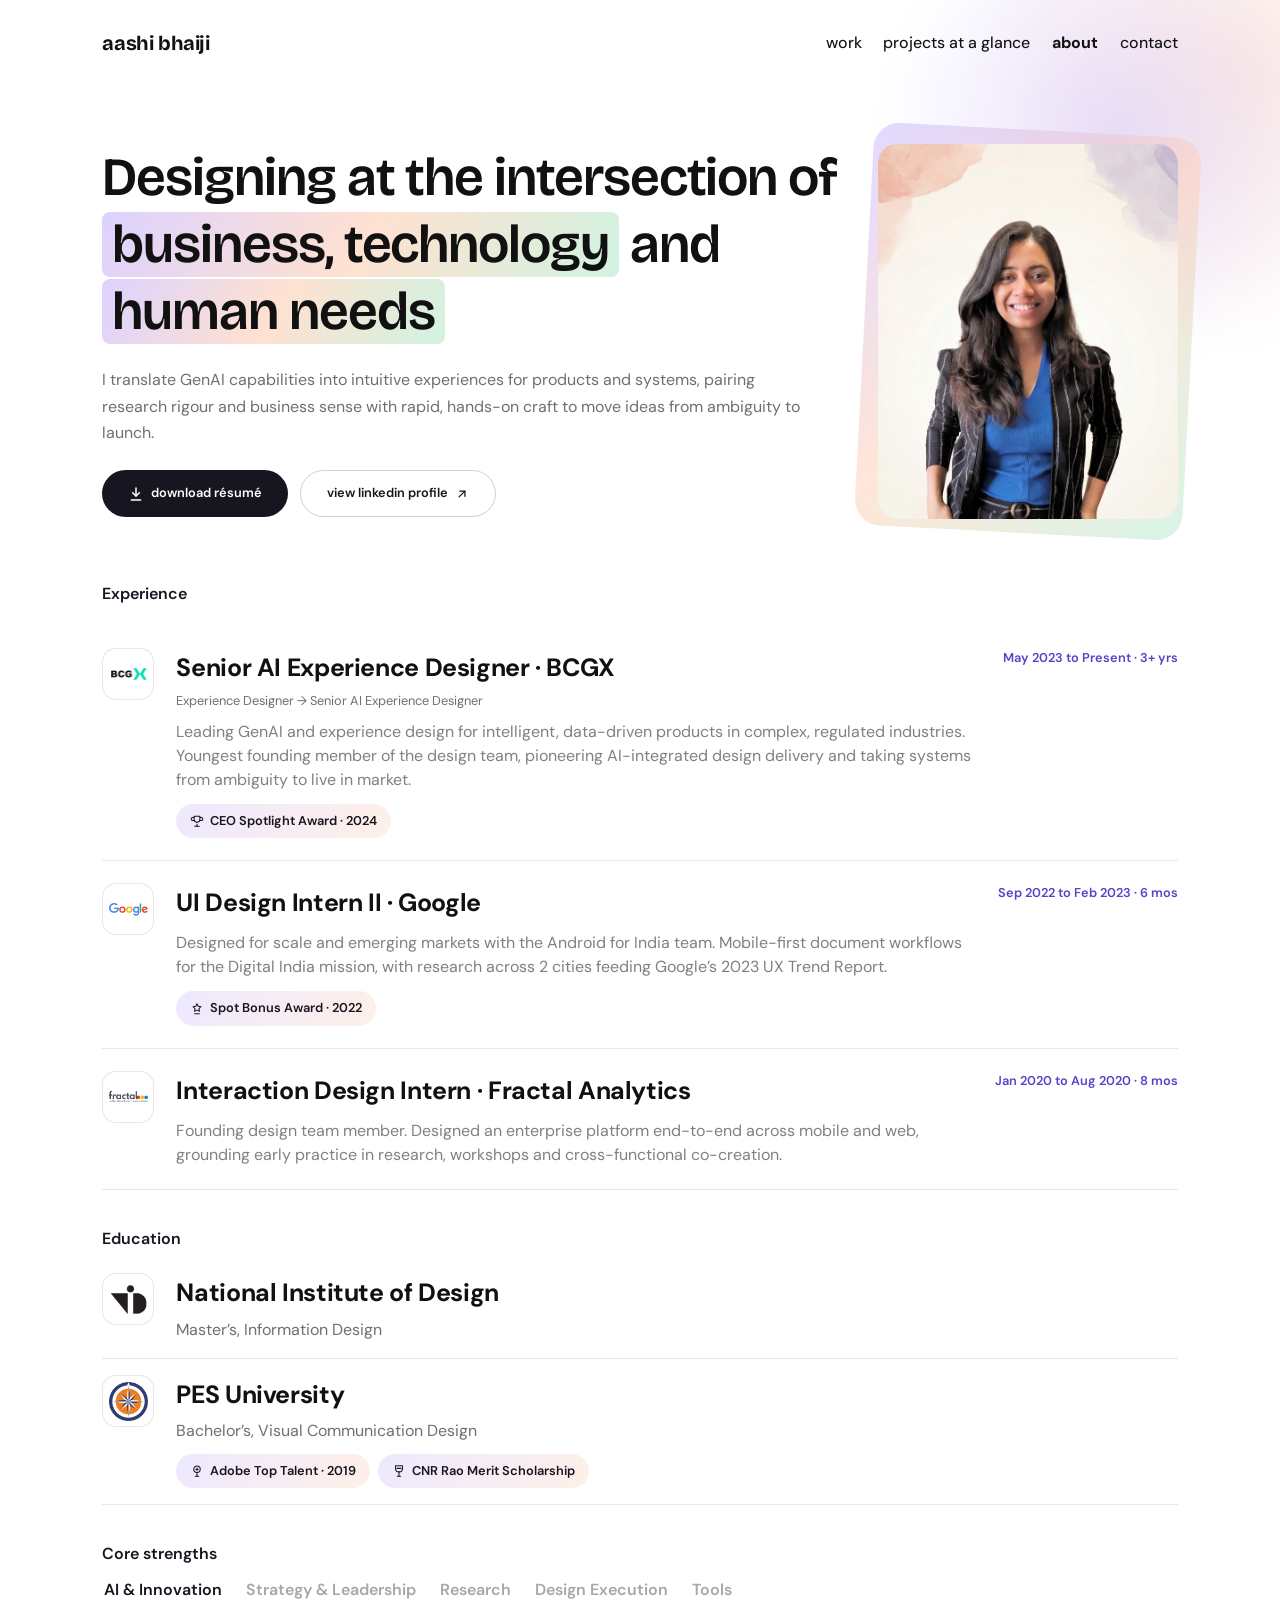
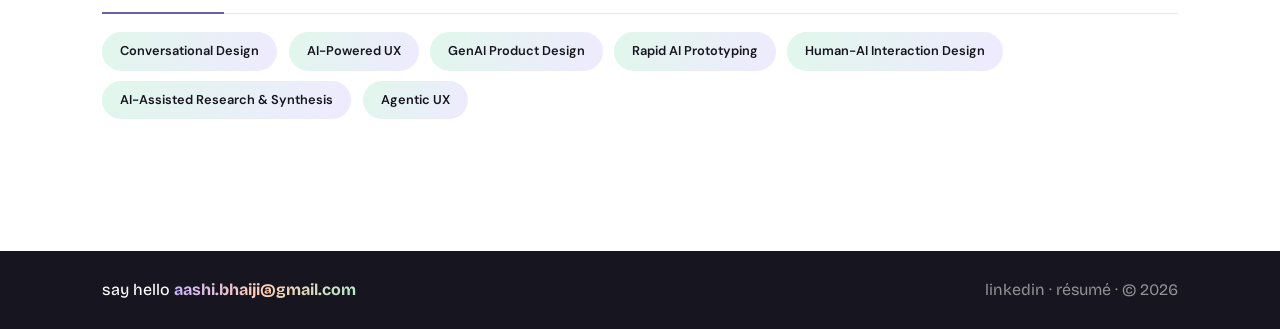
==== commit ec8ba66f: "Update about, design system, and project pages for improved navigation and content structure - Enhan" ====
--- a/about.html
+++ b/about.html
@@ -3,16 +3,18 @@
 <head>
   <meta charset="UTF-8" />
   <meta name="viewport" content="width=device-width, initial-scale=1.0, viewport-fit=cover" />
-  <title>About — Aashi Bhaiji</title>
-  <meta name="description" content="About Aashi Bhaiji — Senior AI Experience Designer at BCGX. Experience, education, and core strengths." />
-  <link rel="stylesheet" href="styles.css" />
+  <title>About · Aashi Bhaiji</title>
+  <meta name="description" content="About Aashi Bhaiji · Senior AI Experience Designer at BCGX. Experience, education, and core strengths." />
+  <meta http-equiv="Cache-Control" content="no-cache" />
+  <link rel="stylesheet" href="styles.css?v=20260714r3" />
+  <script src="page-enter.js?v=20260714aw"></script>
 </head>
 <body id="top" class="page-about page-light">
   <header class="site-header">
-    <a href="index.html" class="logo">aashi bhaiji</a>
+    <a href="work.html" class="logo">aashi bhaiji</a>
     <nav class="nav" aria-label="Primary">
-      <a href="index.html#work">work</a>
-      <a href="projects.html">projects at a glance</a>
+      <a href="work.html#top">work</a>
+      <a href="projects-at-a-glance.html">projects at a glance</a>
       <a href="about.html" aria-current="page">about</a>
       <a href="#contact">contact</a>
     </nav>
@@ -27,11 +29,14 @@
     <section class="about-hero">
       <div class="about-hero__copy">
         <h1 class="about-hero__title">
-          Designing at the intersection of
-          <mark class="about-mark about-mark--lavender">business</mark>,
-          <mark class="about-mark about-mark--mint">technology</mark>
-          and
-          <mark class="about-mark about-mark--yellow">human needs</mark>
+          <span class="about-hero__line">Designing at the intersection of</span>
+          <span class="about-hero__line">
+            <mark class="about-mark about-mark--lavender">business, technology</mark>
+            <span class="about-hero__and">and</span>
+          </span>
+          <span class="about-hero__line">
+            <mark class="about-mark about-mark--yellow">human needs</mark>
+          </span>
         </h1>
         <p class="about-hero__tagline">
           I translate GenAI capabilities into intuitive experiences for products and systems, pairing research rigour and business sense with rapid, hands-on craft to move ideas from ambiguity to launch.
@@ -48,17 +53,20 @@
         </div>
       </div>
       <div class="about-hero__photo-wrap">
-        <img
-          src="assets/aashi-portrait.png"
-          alt="Aashi Bhaiji"
-          class="about-hero__photo"
-          width="560"
-          height="700"
-          decoding="async"
-        />
-      </div>
-    </section>
-
+        <div class="about-hero__photo-clip">
+          <img
+            src="assets/aashi-photo-new.jpg"
+            alt="Aashi Bhaiji"
+            class="about-hero__photo"
+            width="560"
+            height="700"
+            decoding="async"
+          />
+        </div>
+      </div>
+    </section>
+
+    <div class="about-middle">
     <section class="about-block" aria-labelledby="experience-heading">
       <h2 id="experience-heading" class="about-block__label">Experience</h2>
       <ul class="about-timeline">
@@ -77,7 +85,18 @@
             <p class="about-timeline__desc">
               Leading GenAI and experience design for intelligent, data-driven products in complex, regulated industries. Youngest founding member of the design team, pioneering AI-integrated design delivery and taking systems from ambiguity to live in market.
             </p>
-            <span class="about-award about-award--warm">🏆 CEO Spotlight Award · BCG India, 2024</span>
+            <div class="about-award-row">
+              <span class="about-award about-award--warm">
+                <svg class="about-award__icon" viewBox="0 0 24 24" width="14" height="14" fill="none" stroke="currentColor" stroke-width="1.75" stroke-linecap="round" stroke-linejoin="round" aria-hidden="true">
+                  <path d="M8 21h8" />
+                  <path d="M12 17v4" />
+                  <path d="M7 4h10v5a5 5 0 0 1-10 0V4Z" />
+                  <path d="M7 6H4.5a2.5 2.5 0 0 0 0 5H7" />
+                  <path d="M17 6h2.5a2.5 2.5 0 0 1 0 5H17" />
+                </svg>
+                CEO Spotlight Award · 2024
+              </span>
+            </div>
           </div>
         </li>
 
@@ -95,7 +114,15 @@
             <p class="about-timeline__desc">
               Designed for scale and emerging markets with the Android for India team. Mobile-first document workflows for the Digital India mission, with research across 2 cities feeding Google’s 2023 UX Trend Report.
             </p>
-            <span class="about-award about-award--lavender">🏆 Spot Bonus Award · Google, 2022</span>
+            <div class="about-award-row">
+              <span class="about-award about-award--lavender">
+                <svg class="about-award__icon" viewBox="0 0 24 24" width="14" height="14" fill="none" stroke="currentColor" stroke-width="1.75" stroke-linecap="round" stroke-linejoin="round" aria-hidden="true">
+                  <path d="M12 3l2.1 4.3 4.7.7-3.4 3.3.8 4.7L12 13.9 7.8 16l.8-4.7L5.2 8l4.7-.7L12 3Z" />
+                  <path d="M8 20h8" />
+                </svg>
+                Spot Bonus Award · 2022
+              </span>
+            </div>
           </div>
         </li>
 
@@ -122,18 +149,41 @@
       <h2 id="education-heading" class="about-block__label">Education</h2>
       <ul class="about-timeline">
         <li class="about-timeline__item">
-          <div class="about-timeline__logo about-timeline__logo--text" aria-hidden="true">NID</div>
-          <div class="about-timeline__body">
-            <h3 class="about-timeline__title">National Institute of Design · Master’s, Information Design</h3>
-          </div>
-        </li>
-        <li class="about-timeline__item">
-          <div class="about-timeline__logo about-timeline__logo--text" aria-hidden="true">PES</div>
-          <div class="about-timeline__body">
-            <h3 class="about-timeline__title">PES University · Bachelor’s, Visual Communication Design</h3>
+          <div class="about-timeline__logo">
+            <img src="assets/logos/nid.png" alt="" width="44" height="44" />
+          </div>
+          <div class="about-timeline__body">
+            <h3 class="about-timeline__title">National Institute of Design</h3>
+            <p class="about-timeline__sub">Master’s, Information Design</p>
+          </div>
+        </li>
+        <li class="about-timeline__item">
+          <div class="about-timeline__logo">
+            <img src="assets/logos/pes.png" alt="" width="44" height="44" />
+          </div>
+          <div class="about-timeline__body">
+            <h3 class="about-timeline__title">PES University</h3>
+            <p class="about-timeline__sub">Bachelor’s, Visual Communication Design</p>
             <div class="about-award-row">
-              <span class="about-award about-award--lavender">🏆 Adobe Top Talent · 2019</span>
-              <span class="about-award about-award--lavender">🏆 CNR Rao Merit Scholarship</span>
+              <span class="about-award about-award--lavender">
+                <svg class="about-award__icon" viewBox="0 0 24 24" width="14" height="14" fill="none" stroke="currentColor" stroke-width="1.75" stroke-linecap="round" stroke-linejoin="round" aria-hidden="true">
+                  <circle cx="12" cy="9" r="5.5" />
+                  <path d="M12 14.5V21" />
+                  <path d="M9 21h6" />
+                  <path d="M10 9h4" />
+                  <path d="M12 7v4" />
+                </svg>
+                Adobe Top Talent · 2019
+              </span>
+              <span class="about-award about-award--lavender">
+                <svg class="about-award__icon" viewBox="0 0 24 24" width="14" height="14" fill="none" stroke="currentColor" stroke-width="1.75" stroke-linecap="round" stroke-linejoin="round" aria-hidden="true">
+                  <path d="M6 3h12v4.5c0 3.3-2.7 6-6 6s-6-2.7-6-6V3Z" />
+                  <path d="M9 21h6" />
+                  <path d="M12 13.5V21" />
+                  <path d="M8.5 7.5h7" />
+                </svg>
+                CNR Rao Merit Scholarship
+              </span>
             </div>
           </div>
         </li>
@@ -202,12 +252,13 @@
         </ul>
       </div>
     </section>
+    </div>
   </main>
 
   <footer id="contact" class="site-footer">
     <div class="site-footer__inner">
       <p class="site-footer__hello">
-        say hello —
+        say hello
         <a href="mailto:aashi.bhaiji@gmail.com">aashi.bhaiji@gmail.com</a>
       </p>
       <p class="site-footer__meta">
@@ -220,13 +271,6 @@
     </div>
   </footer>
 
-  <div class="project-back-top-wrap" id="project-back-top-wrap">
-    <a href="#top" class="project-back-top" aria-label="Back to top" id="project-back-top">
-      <span class="project-back-top__ring" aria-hidden="true"></span>
-      <svg width="24" height="24" viewBox="0 0 24 24" fill="none" stroke="currentColor" stroke-width="2" stroke-linecap="round" stroke-linejoin="round"><path d="M12 19V5M5 12l7-7 7 7"/></svg>
-    </a>
-  </div>
-
-  <script src="script.js"></script>
+  <script src="script.js?v=20260714aw"></script>
 </body>
 </html>
--- a/styles.css
+++ b/styles.css
@@ -1,4 +1,20 @@
-@import "design-system/index.css";
+@import "design-system/index.css?v=20260714r3";
+
+/* Semantic typescale roles (Major Third) — kept here so page CSS cache-bust applies */
+:root {
+  --ds-text-nav: var(--ds-type-md);
+  --ds-text-tab: var(--ds-type-md);
+  --ds-text-cs-section: var(--ds-type-h4);
+  --ds-text-project-body: var(--ds-type-md);
+  --ds-text-tag: var(--ds-type-sm);
+  --ds-text-eyebrow: var(--ds-type-sm);
+  --ds-text-card-title: var(--ds-type-md);
+  --ds-text-card-body: var(--ds-type-sm);
+  --ds-text-stat: var(--ds-type-h4);
+  --ds-text-footer: var(--ds-type-md);
+  --ds-text-footer-meta: var(--ds-type-md);
+  --ds-text-project-title: var(--ds-type-h5);
+}
 
 @font-face {
   font-family: "Bricolage Grotesque";
@@ -22,6 +38,104 @@
   font-weight: 100 1000;
   font-style: italic;
   font-display: swap;
+}
+
+/* Cross-page transitions: content dissolves/swipes; top nav never moves */
+@keyframes vt-dissolve-out {
+  to {
+    opacity: 0;
+  }
+}
+
+@keyframes vt-dissolve-in {
+  from {
+    opacity: 0;
+  }
+}
+
+@keyframes vt-swipe-out {
+  to {
+    opacity: 0;
+    transform: translate3d(-2.5%, 0, 0);
+  }
+}
+
+@keyframes vt-swipe-in {
+  from {
+    opacity: 0;
+    transform: translate3d(2.5%, 0, 0);
+  }
+}
+
+@keyframes vt-swipe-back-out {
+  to {
+    opacity: 0;
+    transform: translate3d(2.5%, 0, 0);
+  }
+}
+
+@keyframes vt-swipe-back-in {
+  from {
+    opacity: 0;
+    transform: translate3d(-2.5%, 0, 0);
+  }
+}
+
+html.is-page-exit .site-header,
+html.is-page-enter .site-header {
+  opacity: 1 !important;
+  transform: none !important;
+  animation: none !important;
+  transition: none !important;
+}
+
+html.is-page-exit main,
+html.is-page-exit .site-footer {
+  opacity: 0;
+  transform: translate3d(0, 0, 0);
+  transition:
+    opacity 0.42s cubic-bezier(0.4, 0, 0.2, 1),
+    transform 0.42s cubic-bezier(0.4, 0, 0.2, 1);
+  pointer-events: none;
+  will-change: opacity, transform;
+}
+
+html.is-page-exit[data-nav-type="forward"] main,
+html.is-page-exit[data-nav-type="forward"] .site-footer {
+  transform: translate3d(-2.5%, 0, 0);
+}
+
+html.is-page-exit[data-nav-type="back"] main,
+html.is-page-exit[data-nav-type="back"] .site-footer {
+  transform: translate3d(2.5%, 0, 0);
+}
+
+html.is-page-enter main,
+html.is-page-enter .site-footer {
+  animation: vt-dissolve-in 0.5s cubic-bezier(0.4, 0, 0.2, 1) both;
+  will-change: opacity, transform;
+}
+
+html.is-page-enter[data-nav-type="forward"] main,
+html.is-page-enter[data-nav-type="forward"] .site-footer {
+  animation-name: vt-swipe-in;
+}
+
+html.is-page-enter[data-nav-type="back"] main,
+html.is-page-enter[data-nav-type="back"] .site-footer {
+  animation-name: vt-swipe-back-in;
+}
+
+@media (prefers-reduced-motion: reduce) {
+  html.is-page-exit main,
+  html.is-page-exit .site-footer,
+  html.is-page-enter main,
+  html.is-page-enter .site-footer {
+    animation: none !important;
+    transition: none !important;
+    opacity: 1 !important;
+    transform: none !important;
+  }
 }
 
 /* --- Portfolio tokens (Forge-backed + site-specific overrides) --- */
@@ -82,7 +196,7 @@
   font-family: var(--font-family);
   font-optical-sizing: auto;
   font-weight: 400;
-  font-size: clamp(1rem, 2vw, 1.0625rem);
+  font-size: var(--ds-size-body);
   line-height: 1.65;
   color: var(--color-text);
   background: #0b0c10;
@@ -122,14 +236,16 @@
   font-family: var(--font-heading);
 }
 
-/* Legacy dark home (pre-redesign); light home uses .page-home */
-body:not(.project-page):not(.page-about):not(.page-home) {
+/* Legacy dark home (pre-redesign); light pages use .page-home / .page-light */
+body:not(.project-page):not(.page-about):not(.page-home):not(.page-glance):not(.page-light) {
   color: #ffffff;
 }
 
 body.project-page,
 body.page-about,
-body.page-home {
+body.page-home,
+body.page-glance,
+body.page-light {
   background: #ffffff;
 }
 
@@ -207,7 +323,7 @@
   }
 }
 
-/* The nav becomes the floating pill */
+/* The nav becomes the floating pill — transparent at top, glass when scrolled */
 .nav {
   display: flex;
   align-items: center;
@@ -215,11 +331,11 @@
   gap: var(--space-md);
   padding: 0.5rem 0.75rem;
   border-radius: 9999px;
-  background: rgba(255, 255, 255, 0.08);
-  backdrop-filter: blur(14px) saturate(160%);
-  -webkit-backdrop-filter: blur(14px) saturate(160%);
-  border: 1px solid rgba(255, 255, 255, 0.18);
-  box-shadow: 0 6px 24px rgba(0, 0, 0, 0.1);
+  background: transparent;
+  backdrop-filter: none;
+  -webkit-backdrop-filter: none;
+  border: 1px solid transparent;
+  box-shadow: none;
   transition: background 0.4s cubic-bezier(0.4, 0, 0.2, 1),
               border-color 0.4s cubic-bezier(0.4, 0, 0.2, 1),
               box-shadow 0.4s cubic-bezier(0.4, 0, 0.2, 1),
@@ -257,22 +373,23 @@
   transform: translateY(2px);
 }
 
-/* About / Project pages: pill stays light by default */
-body.page-about .nav,
+/* About / Project pages: pill stays transparent at top; glass only when scrolled */
+body.page-about:not(.page-light) .nav,
 body.project-page .nav {
-  background: rgba(255, 255, 255, 0.6);
-  border-color: rgba(0, 0, 0, 0.06);
-  box-shadow: 0 6px 22px rgba(0, 0, 0, 0.06);
-}
-
-body.page-about .site-header.scrolled .nav,
+  background: transparent;
+  border-color: transparent;
+  box-shadow: none;
+}
+
+body.page-about:not(.page-light) .site-header.scrolled .nav,
 body.project-page .site-header.scrolled .nav {
   background: rgba(255, 255, 255, 0.85);
+  border-color: rgba(0, 0, 0, 0.06);
   box-shadow: 0 8px 32px rgba(0, 0, 0, 0.08), 0 2px 6px rgba(0, 0, 0, 0.04);
 }
 
 .nav a:not(.btn--nav) {
-  font-size: clamp(0.875rem, 1.5vw, 0.9375rem);
+  font-size: var(--ds-text-nav);
   font-weight: 700;
   padding: 0.35rem 0.75rem;
   border-radius: 9999px;
@@ -286,14 +403,14 @@
 }
 
 .site-header.scrolled .nav a:not(.btn--nav),
-body.page-about .nav a:not(.btn--nav),
+body.page-about:not(.page-light) .nav a:not(.btn--nav),
 body.project-page .nav a:not(.btn--nav) {
   color: var(--color-text);
   text-shadow: none;
 }
 
 .site-header.scrolled .nav a:not(.btn--nav):hover,
-body.page-about .nav a:not(.btn--nav):hover,
+body.page-about:not(.page-light) .nav a:not(.btn--nav):hover,
 body.project-page .nav a:not(.btn--nav):hover {
   color: var(--color-text);
   background: rgba(0, 0, 0, 0.06);
@@ -306,7 +423,7 @@
 }
 
 .site-header.scrolled .nav a[aria-current="page"]:not(.btn--nav),
-body.page-about .nav a[aria-current="page"]:not(.btn--nav),
+body.page-about:not(.page-light) .nav a[aria-current="page"]:not(.btn--nav),
 body.project-page .nav a[aria-current="page"]:not(.btn--nav) {
   color: var(--color-text);
   background: rgba(0, 0, 0, 0.08);
@@ -324,7 +441,7 @@
   align-items: center;
   justify-content: center;
   padding: 0.35rem 0.75rem;
-  font-size: clamp(0.875rem, 1.5vw, 0.9375rem);
+  font-size: var(--ds-text-nav);
   font-weight: 700;
   color: #ffffff;
   text-shadow: none;
@@ -341,14 +458,14 @@
 }
 
 .site-header.scrolled .nav .btn--nav,
-body.page-about .nav .btn--nav,
+body.page-about:not(.page-light) .nav .btn--nav,
 body.project-page .nav .btn--nav {
   color: var(--color-text);
   background: transparent;
 }
 
 .site-header.scrolled .nav .btn--nav:hover,
-body.page-about .nav .btn--nav:hover,
+body.page-about:not(.page-light) .nav .btn--nav:hover,
 body.project-page .nav .btn--nav:hover {
   background: rgba(0, 0, 0, 0.06);
   color: var(--color-text);
@@ -371,7 +488,7 @@
 }
 
 .site-header.scrolled .menu-toggle,
-body.page-about .menu-toggle,
+body.page-about:not(.page-light) .menu-toggle,
 body.project-page .menu-toggle {
   color: var(--color-text);
   background: rgba(255, 255, 255, 0.65);
@@ -450,7 +567,7 @@
   }
 
   .nav a:not(.btn--nav) {
-    font-size: 1.0625rem;
+    font-size: var(--ds-type-md);
     padding: 0.65rem 1.25rem;
     min-height: 48px;
     display: inline-flex;
@@ -461,7 +578,7 @@
   .nav .btn--nav {
     min-height: 48px;
     padding: 0.65rem 1.35rem;
-    font-size: 0.9375rem;
+    font-size: var(--ds-type-md);
   }
 }
 
@@ -556,7 +673,7 @@
   display: block;
   width: 100%;
   max-width: 100%;
-  font-size: 32px;
+  font-size: var(--ds-type-h4);
   font-weight: 500;
   letter-spacing: 0.01em;
   line-height: 1.12;
@@ -583,7 +700,7 @@
   display: block;
   width: 100%;
   max-width: 100%;
-  font-size: 68px;
+  font-size: var(--ds-type-h1);
   font-weight: 700;
   line-height: 1.06;
   letter-spacing: -0.03em;
@@ -724,7 +841,7 @@
   justify-content: center;
   padding: 0.875rem 1.5rem;
   font-family: var(--font-family);
-  font-size: 0.9375rem;
+  font-size: var(--ds-type-md);
   font-weight: 700;
   border-radius: var(--radius-sm);
   transition: background var(--transition), color var(--transition), transform var(--transition);
@@ -759,7 +876,7 @@
 
 .section-label {
   display: inline-block;
-  font-size: 0.8125rem;
+  font-size: var(--ds-text-eyebrow);
   font-weight: 700;
   letter-spacing: 0.12em;
   text-transform: uppercase;
@@ -791,7 +908,7 @@
 }
 
 .section-title {
-  font-size: clamp(1.75rem, 3vw, 2.25rem);
+  font-size: clamp(var(--ds-type-h5), 3vw, var(--ds-type-h4));
   font-weight: 900;
   letter-spacing: -0.02em;
 }
@@ -956,7 +1073,7 @@
   position: absolute;
   bottom: var(--space-sm);
   left: var(--space-md);
-  font-size: 0.6875rem;
+  font-size: var(--ds-type-xs);
   font-weight: 700;
   letter-spacing: 0.12em;
   text-transform: uppercase;
@@ -977,7 +1094,7 @@
 
 .project__description {
   font-family: var(--font-family);
-  font-size: 0.6875rem;
+  font-size: var(--ds-type-xs);
   font-weight: 700;
   letter-spacing: 0.12em;
   text-transform: uppercase;
@@ -986,7 +1103,7 @@
 }
 
 .project__title {
-  font-size: clamp(1.25rem, 2vw, 1.5rem);
+  font-size: clamp(var(--ds-type-h6), 2vw, var(--ds-type-h5));
   font-weight: 700;
   letter-spacing: -0.01em;
   line-height: 1.3;
@@ -997,7 +1114,7 @@
 
 .project__subtitle {
   font-family: var(--font-family);
-  font-size: clamp(0.9375rem, 1.25vw, 1rem);
+  font-size: var(--ds-text-project-body);
   font-weight: 300;
   color: rgba(255, 255, 255, 0.72);
   line-height: 1.5;
@@ -1008,7 +1125,7 @@
   align-self: flex-start;
   margin-top: 0.35rem;
   padding: 0.18rem 0.55rem;
-  font-size: 0.6875rem;
+  font-size: var(--ds-type-xs);
   font-weight: 700;
   letter-spacing: 0.08em;
   text-transform: uppercase;
@@ -1025,7 +1142,7 @@
   justify-content: center;
   width: 2.35rem;
   height: 2.35rem;
-  font-size: 1.125rem;
+  font-size: var(--ds-type-h6);
   line-height: 1;
   color: var(--color-accent);
   border-radius: 50%;
@@ -1082,7 +1199,7 @@
 }
 
 .site-footer__hello {
-  font-size: clamp(1.375rem, 3.75vw, 2rem);
+  font-size: clamp(var(--ds-type-h6), 3.75vw, var(--ds-type-h4));
   font-weight: 700;
   color: #ffffff;
   margin-bottom: 0.25rem;
@@ -1090,7 +1207,7 @@
 
 .site-footer__cta {
   margin-bottom: 0.5rem;
-  font-size: clamp(1.25rem, 3.25vw, 1.875rem);
+  font-size: clamp(var(--ds-type-h6), 3.25vw, var(--ds-type-h4));
   font-weight: 700;
   color: #7cff67;
 }
@@ -1112,7 +1229,7 @@
   justify-content: flex-start;
   gap: 0.5rem;
   margin-bottom: 0;
-  font-size: 0.875rem;
+  font-size: var(--ds-type-sm);
 }
 
 .site-footer__sep {
@@ -1133,7 +1250,7 @@
 
 .site-footer__credit {
   font-family: var(--font-family);
-  font-size: 0.75rem;
+  font-size: var(--ds-type-xs);
   font-weight: 300;
   color: rgba(255, 255, 255, 0.5);
   text-align: center;
@@ -1143,14 +1260,14 @@
 
 .site-footer p {
   font-family: var(--font-family);
-  font-size: 0.875rem;
+  font-size: var(--ds-type-sm);
   font-weight: 400;
   color: rgba(255, 255, 255, 0.7);
 }
 
 /* CTA line: match hero greeting size (overrides .site-footer p) */
 p.site-footer__cta {
-  font-size: clamp(1.125rem, 3vw, 1.75rem);
+  font-size: clamp(var(--ds-type-h6), 3vw, var(--ds-type-h5));
   font-weight: 700;
 }
 
@@ -1244,21 +1361,21 @@
 }
 
 .about-hero__title {
-  font-size: clamp(1.75rem, 4vw, 2.5rem);
+  font-size: clamp(var(--ds-type-h5), 4vw, var(--ds-type-h3));
   font-weight: 700;
   color: var(--color-text);
   margin-bottom: var(--space-xs);
 }
 
 .about-hero__role {
-  font-size: clamp(1.0625rem, 1.5vw, 1.25rem);
+  font-size: clamp(var(--ds-type-md), 1.5vw, var(--ds-type-h6));
   font-weight: 700;
   color: var(--color-accent);
   margin-bottom: var(--space-sm);
 }
 
 .about-hero__tagline {
-  font-size: clamp(0.9375rem, 1.25vw, 1.0625rem);
+  font-size: var(--ds-type-md);
   font-weight: 400;
   color: var(--color-text-muted);
   line-height: 1.6;
@@ -1278,7 +1395,7 @@
 
 .about-hero__logos-label {
   display: block;
-  font-size: 0.75rem;
+  font-size: var(--ds-type-xs);
   font-weight: 700;
   letter-spacing: 0.08em;
   text-transform: uppercase;
@@ -1314,7 +1431,7 @@
 }
 
 .about-hero__logo-fallback {
-  font-size: 0.9375rem;
+  font-size: var(--ds-type-md);
   font-weight: 700;
   color: var(--color-text-muted);
 }
@@ -1349,7 +1466,7 @@
 }
 
 .about-content__heading {
-  font-size: clamp(1.25rem, 2vw, 1.5rem);
+  font-size: clamp(var(--ds-type-h6), 2vw, var(--ds-type-h5));
   font-weight: 700;
   color: var(--color-text);
   margin-top: var(--space-xl);
@@ -1398,7 +1515,7 @@
 }
 
 .about-list__item {
-  font-size: 0.9375rem;
+  font-size: var(--ds-type-md);
   font-weight: 400;
   color: var(--color-text);
   line-height: 1.6;
@@ -1435,7 +1552,7 @@
 }
 
 .about-exp__title {
-  font-size: 1.125rem;
+  font-size: var(--ds-type-h6);
   font-weight: 700;
   color: var(--color-text);
   margin-bottom: 0.25rem;
@@ -1458,14 +1575,14 @@
 
 .about-exp__role {
   display: block;
-  font-size: 0.9375rem;
+  font-size: var(--ds-type-md);
   font-weight: 700;
   color: var(--color-accent);
 }
 
 .about-exp__dates {
   display: block;
-  font-size: 0.8125rem;
+  font-size: var(--ds-type-sm);
   font-weight: 300;
   color: var(--color-text-muted);
   margin-top: 0.25rem;
@@ -1475,7 +1592,7 @@
   list-style: disc;
   padding-left: 1.25rem;
   margin: 0;
-  font-size: 0.9375rem;
+  font-size: var(--ds-type-md);
   font-weight: 400;
   color: var(--color-text);
   line-height: 1.65;
@@ -1509,7 +1626,7 @@
 
 .about-exp__selected-head .about-exp__subheading {
   color: var(--color-accent);
-  font-size: 1.125rem;
+  font-size: var(--ds-type-h6);
 }
 
 .about-exp__subhead {
@@ -1521,7 +1638,7 @@
 }
 
 .about-exp__subheading {
-  font-size: 1rem;
+  font-size: var(--ds-type-md);
   font-weight: 700;
   color: var(--color-text);
   margin: 0;
@@ -1538,7 +1655,7 @@
   border-left: 3px solid var(--color-accent);
   background: var(--color-accent-soft);
   border-radius: 0 4px 4px 0;
-  font-size: 0.875rem;
+  font-size: var(--ds-type-sm);
   font-weight: 600;
   display: flex;
   align-items: center;
@@ -1549,7 +1666,7 @@
 .about-exp__live-pill {
   display: inline-block;
   padding: 0.2rem 0.5rem;
-  font-size: 0.6875rem;
+  font-size: var(--ds-type-xs);
   font-weight: 700;
   letter-spacing: 0.06em;
   text-transform: uppercase;
@@ -1591,7 +1708,7 @@
 }
 
 .about-skills__group {
-  font-size: 0.9375rem;
+  font-size: var(--ds-type-md);
   font-weight: 700;
   color: var(--color-text);
   margin-top: var(--space-md);
@@ -1603,7 +1720,7 @@
 }
 
 .about-skills__list {
-  font-size: 0.9375rem;
+  font-size: var(--ds-type-md);
   font-weight: 400;
   color: var(--color-text);
   line-height: 1.65;
@@ -1647,7 +1764,7 @@
 
 .project-back {
   display: inline-block;
-  font-size: 0.9375rem;
+  font-size: var(--ds-type-sm);
   font-weight: 700;
   color: var(--color-accent);
   margin-bottom: var(--space-lg);
@@ -1658,7 +1775,7 @@
 }
 
 .project-hero__label {
-  font-size: 0.8125rem;
+  font-size: var(--ds-type-xs);
   font-weight: 700;
   letter-spacing: 0.08em;
   text-transform: uppercase;
@@ -1667,7 +1784,7 @@
 }
 
 .project-hero__title {
-  font-size: clamp(1.75rem, 4vw, 2.75rem);
+  font-size: clamp(var(--ds-type-h4), 4vw, var(--ds-type-h2));
   font-weight: 900;
   line-height: 1.2;
   letter-spacing: -0.02em;
@@ -1676,7 +1793,7 @@
 }
 
 .project-hero__tagline {
-  font-size: clamp(1rem, 1.5vw, 1.25rem);
+  font-size: var(--ds-type-h6);
   font-weight: 400;
   color: var(--color-text-muted);
   line-height: 1.5;
@@ -1712,7 +1829,7 @@
 }
 
 .project-hero__meta-item dt {
-  font-size: 0.6875rem;
+  font-size: var(--ds-type-xs);
   font-weight: 700;
   letter-spacing: 0.06em;
   text-transform: uppercase;
@@ -1721,7 +1838,7 @@
 }
 
 .project-hero__meta-item dd {
-  font-size: 0.8125rem;
+  font-size: var(--ds-type-sm);
   font-weight: 600;
   color: var(--color-text);
   margin: 0;
@@ -1770,7 +1887,7 @@
   .project-section p,
   .project-list,
   .project-callout {
-    font-size: 1.0625rem;
+    font-size: var(--ds-type-md);
   }
 
   .project-callout {
@@ -1810,7 +1927,7 @@
     right: max(0.25rem, env(safe-area-inset-right, 0px));
     width: 2.75rem;
     height: 2.75rem;
-    font-size: 1.25rem;
+    font-size: var(--ds-type-h6);
   }
 
   .project-img--video-mobile-fit {
@@ -1847,7 +1964,7 @@
   border: 2px dashed var(--color-border);
   border-radius: var(--radius-md);
   color: var(--color-text-muted);
-  font-size: 0.875rem;
+  font-size: var(--ds-type-sm);
   text-align: center;
   padding: var(--space-md);
 }
@@ -1874,7 +1991,7 @@
 
 .project-img__visit-link {
   margin-top: 0.5rem;
-  font-size: 0.875rem;
+  font-size: var(--ds-type-sm);
   font-weight: 700;
 }
 
@@ -1921,7 +2038,7 @@
   display: inline-flex;
   align-items: center;
   justify-content: center;
-  font-size: 0.95rem;
+  font-size: var(--ds-type-md);
   font-weight: 700;
   cursor: pointer;
   opacity: 0;
@@ -2016,7 +2133,7 @@
 }
 
 .project-doc-viewport__title {
-  font-size: 0.875rem;
+  font-size: var(--ds-type-sm);
   font-weight: 700;
   color: var(--color-text);
   line-height: 1.35;
@@ -2024,7 +2141,7 @@
 }
 
 .project-doc-viewport__download {
-  font-size: 0.8125rem;
+  font-size: var(--ds-type-sm);
   font-weight: 700;
   color: var(--color-accent);
   text-decoration: none;
@@ -2064,7 +2181,7 @@
   justify-content: center;
   padding: var(--space-lg);
   text-align: center;
-  font-size: 0.875rem;
+  font-size: var(--ds-type-sm);
   line-height: 1.5;
   color: var(--color-text-muted);
 }
@@ -2163,7 +2280,7 @@
   border-radius: 999px;
   background: rgba(255, 255, 255, 0.92);
   color: #0f172a;
-  font-size: 1.15rem;
+  font-size: var(--ds-type-h6);
   font-weight: 700;
   line-height: 1;
   cursor: pointer;
@@ -2192,7 +2309,7 @@
 }
 
 .project-section__title {
-  font-size: clamp(1.25rem, 2vw, 1.5rem);
+  font-size: clamp(var(--ds-type-h6), 2vw, var(--ds-type-h5));
   font-weight: 700;
   color: var(--color-text);
   margin-bottom: var(--space-md);
@@ -2200,7 +2317,7 @@
 }
 
 .project-section__subtitle {
-  font-size: 1.125rem;
+  font-size: var(--ds-type-h6);
   font-weight: 700;
   color: var(--color-text);
   margin-top: var(--space-lg);
@@ -2208,14 +2325,14 @@
 }
 
 .project-section__lead {
-  font-size: 1.0625rem;
+  font-size: var(--ds-type-md);
   line-height: 1.65;
   color: var(--color-text);
   margin-bottom: var(--space-md);
 }
 
 .project-section__deck {
-  font-size: 1.0625rem;
+  font-size: var(--ds-type-md);
   font-weight: 400;
   line-height: 1.6;
   color: var(--color-text-muted);
@@ -2253,7 +2370,7 @@
 }
 
 .project-section p {
-  font-size: 1.125rem;
+  font-size: var(--ds-type-h6);
   font-weight: 400;
   line-height: 1.65;
   color: var(--color-text);
@@ -2266,7 +2383,7 @@
 
 /* Section variants for visual rhythm */
 .project-section--lead .project-section__lead {
-  font-size: 1.125rem;
+  font-size: var(--ds-type-h6);
   color: var(--color-text);
 }
 
@@ -2305,7 +2422,7 @@
 /* Callouts and pull quotes */
 .project-callout {
   font-family: var(--font-family);
-  font-size: 1.125rem;
+  font-size: var(--ds-type-h6);
   font-weight: 400;
   line-height: 1.6;
   color: var(--color-text);
@@ -2335,7 +2452,7 @@
 }
 
 .project-callout--closing {
-  font-size: 1.125rem;
+  font-size: var(--ds-type-h6);
   font-weight: 400;
   margin-top: var(--space-xl);
   margin-bottom: 0;
@@ -2346,7 +2463,7 @@
   list-style: disc;
   padding-left: 1.25rem;
   margin: 0 0 var(--space-md);
-  font-size: 1.125rem;
+  font-size: var(--ds-type-h6);
   font-weight: 400;
   line-height: 1.65;
   color: var(--color-text);
@@ -2605,7 +2722,7 @@
 }
 
 .project-embed__title {
-  font-size: 0.875rem;
+  font-size: var(--ds-type-sm);
   font-weight: 700;
   color: var(--color-text);
   line-height: 1.35;
@@ -2613,7 +2730,7 @@
 
 .project-embed__link {
   font-family: var(--font-family);
-  font-size: 0.8125rem;
+  font-size: var(--ds-type-sm);
   font-weight: 700;
   color: var(--color-accent);
   text-decoration: none;
@@ -2718,7 +2835,7 @@
 
 .stage-card__num {
   font-weight: 900;
-  font-size: 2rem;
+  font-size: var(--ds-type-h4);
   line-height: 1;
   color: var(--color-accent);
   letter-spacing: -0.02em;
@@ -2726,14 +2843,14 @@
 
 .stage-card__title {
   font-weight: 700;
-  font-size: 1.125rem;
+  font-size: var(--ds-type-h6);
   line-height: 1.3;
   color: var(--color-text);
 }
 
 .stage-card__hint {
   font-family: var(--font-family);
-  font-size: 0.8125rem;
+  font-size: var(--ds-type-sm);
   font-weight: 600;
   color: var(--color-accent);
   letter-spacing: 0.02em;
@@ -2754,13 +2871,13 @@
 
 .stage-card__back-title {
   font-weight: 700;
-  font-size: 1rem;
+  font-size: var(--ds-type-md);
   color: var(--color-text);
   margin-bottom: 0.25rem;
 }
 
 .stage-card__back-label {
-  font-size: 0.8125rem;
+  font-size: var(--ds-type-sm);
   color: var(--color-text-muted);
 }
 
@@ -2768,7 +2885,7 @@
   list-style: disc;
   padding-left: 1.1rem;
   margin: 0.25rem 0 0.5rem;
-  font-size: 0.875rem;
+  font-size: var(--ds-type-sm);
   line-height: 1.45;
   color: var(--color-text);
 }
@@ -2780,7 +2897,7 @@
 .stage-card__back-summary {
   margin-top: auto;
   font-family: var(--font-family);
-  font-size: 0.8125rem;
+  font-size: var(--ds-type-sm);
   font-style: italic;
   color: var(--color-text-muted);
   border-top: 1px solid var(--color-border);
@@ -2797,7 +2914,7 @@
     height: 220px;
   }
   .stage-card__num {
-    font-size: 1.75rem;
+    font-size: var(--ds-type-h5);
   }
 }
 
@@ -2806,24 +2923,25 @@
    ========================================================================== */
 
 body.page-home {
-  --home-text: #111111;
-  --home-muted: #6b6b6b;
-  --home-line: #e8e8e8;
-  --home-lavender: #ddd6f3;
-  --home-peach: #f7d7c4;
-  --home-mint: #d8eee4;
-  --home-rose: #efd5e4;
-  --home-amber: #f5dfc0;
-  --home-accent: #6b5ea8;
-  --home-footer: #1a1a1a;
-  --home-max: 68rem;
-  --font-family: var(--font-body);
-  --font-heading: var(--font-display);
+  --home-text: var(--ds-text-primary);
+  --home-muted: var(--ds-text-muted);
+  --home-line: var(--ds-line);
+  --home-lavender: var(--ds-pastel-lavender);
+  --home-peach: var(--ds-pastel-peach);
+  --home-mint: var(--ds-pastel-mint);
+  --home-rose: var(--ds-pastel-rose);
+  --home-amber: var(--ds-pastel-amber);
+  --home-accent: var(--ds-accent);
+  --home-footer: var(--ds-color-footer);
+  --home-max: var(--ds-content-max);
+  --home-gutter: var(--ds-gutter);
+  --font-family: var(--ds-font-body);
+  --font-heading: var(--ds-font-display);
   --gradual-blur-bottom-clearance: 0px;
   color: var(--home-text);
-  background: #ffffff;
+  background: var(--ds-color-white);
   font-family: var(--font-body);
-  font-size: clamp(1rem, 1.35vw, 1.0625rem);
+  font-size: var(--ds-size-body);
   line-height: 1.6;
 }
 
@@ -2835,35 +2953,39 @@
 body.page-home .site-header {
   position: sticky;
   top: 0;
-  left: auto;
-  right: auto;
+  left: 0;
+  right: 0;
   z-index: 100;
   display: flex;
+  justify-content: space-between;
   align-items: center;
-  justify-content: space-between;
   gap: 1.5rem;
-  max-width: var(--home-max);
-  margin: 0 auto;
-  padding: calc(1.25rem + env(safe-area-inset-top, 0px))
-    max(1.25rem, env(safe-area-inset-right, 0px))
-    1.25rem
-    max(1.25rem, env(safe-area-inset-left, 0px));
+  box-sizing: border-box;
+  max-width: none;
+  width: 100%;
+  margin: 0;
+  padding: 26px var(--home-gutter);
+  font-family: "Bricolage Grotesque", sans-serif;
+  background: transparent;
+  backdrop-filter: none;
+  -webkit-backdrop-filter: none;
+  box-shadow: none;
+  pointer-events: auto;
+  transition: box-shadow 0.25s ease, background 0.25s ease, backdrop-filter 0.25s ease;
+}
+
+body.page-home .site-header.scrolled {
   background: rgba(255, 255, 255, 0.92);
   backdrop-filter: blur(10px);
   -webkit-backdrop-filter: blur(10px);
-  pointer-events: auto;
-  transition: box-shadow 0.25s ease, background 0.25s ease;
-}
-
-body.page-home .site-header.scrolled {
   box-shadow: 0 1px 0 rgba(0, 0, 0, 0.06);
 }
 
 body.page-home .logo {
   font-family: var(--font-display);
-  font-size: clamp(1.05rem, 1.5vw, 1.2rem);
-  font-weight: 700;
-  letter-spacing: -0.02em;
+  font-size: var(--ds-text-logo);
+  font-weight: var(--ds-weight-bold);
+  letter-spacing: var(--ds-tracking-display);
   color: var(--home-text);
   text-transform: lowercase;
   flex-shrink: 0;
@@ -2902,8 +3024,8 @@
 
 body.page-home .nav a {
   font-family: var(--font-body);
-  font-size: 0.9375rem;
-  font-weight: 450;
+  font-size: var(--ds-text-nav);
+  font-weight: var(--ds-weight-book);
   padding: 0.25rem 0;
   border-radius: 0;
   color: var(--home-text);
@@ -2939,13 +3061,18 @@
   border-color: rgba(0, 0, 0, 0.1);
 }
 
-@media (max-width: 768px) {
+@media (max-width: 900px) {
+  body.page-home .menu-toggle {
+    display: flex;
+  }
+
   body.page-home .nav {
     position: fixed;
     top: 0;
     right: 0;
     bottom: 0;
     left: 0;
+    z-index: 100;
     flex-direction: column;
     justify-content: center;
     align-items: center;
@@ -2962,15 +3089,8 @@
   }
 
   body.page-home .nav a {
-    font-size: 1.125rem;
+    font-size: var(--ds-type-h6);
     padding: 0.65rem 1rem;
-  }
-}
-
-@media (min-width: 769px) {
-  body.page-home .site-header {
-    padding-top: calc(1.5rem + env(safe-area-inset-top, 0px));
-    padding-bottom: 1.5rem;
   }
 }
 
@@ -2979,169 +3099,235 @@
   min-height: 0;
   width: 100%;
   display: block;
-  padding: clamp(2.5rem, 8vw, 5.5rem) 0 clamp(3rem, 7vw, 5rem);
+  padding: 0;
   position: relative;
   overflow: visible;
-  background: #ffffff;
+  background: transparent;
+  isolation: isolate;
+}
+
+body.page-home .hero::before {
+  content: "";
+  position: absolute;
+  top: -140px;
+  left: 50%;
+  transform: translateX(-50%);
+  width: 840px;
+  height: 440px;
+  background:
+    radial-gradient(circle at 35% 45%, rgba(197, 180, 255, 0.42), transparent 58%),
+    radial-gradient(circle at 68% 35%, rgba(255, 205, 178, 0.4), transparent 55%),
+    radial-gradient(circle at 52% 75%, rgba(178, 235, 205, 0.36), transparent 55%);
+  filter: blur(16px);
+  pointer-events: none;
+  z-index: -1;
 }
 
 body.page-home .hero__container {
-  position: static;
+  position: relative;
   left: auto;
   right: auto;
   top: auto;
   width: 100%;
-  max-width: var(--home-max);
-  margin: 0 auto;
-  padding: 0 max(1.25rem, env(safe-area-inset-left, 0px)) 0 max(1.25rem, env(safe-area-inset-right, 0px));
+  max-width: none;
+  margin: 0;
+  padding: 68px var(--home-gutter) 52px;
   display: block;
   text-align: left;
-  z-index: auto;
+  z-index: 1;
   pointer-events: auto;
+  box-sizing: border-box;
+  container-type: inline-size;
+  container-name: home-hero;
 }
 
 body.page-home .hero__display {
   display: block;
   width: 100%;
-  max-width: 16.5em;
-  margin: 0;
-  font-family: var(--font-display);
-  font-size: clamp(2.15rem, 5.2vw, 3.65rem);
-  font-weight: 700;
-  line-height: 1.18;
-  letter-spacing: -0.035em;
+  font-family: "Bricolage Grotesque", sans-serif;
+  margin: 20px 0 0;
+  font-weight: 600;
+  font-size: var(--ds-text-hero);
+  letter-spacing: -0.02em;
+  line-height: 1.24;
+  max-width: 1100px;
+  text-wrap: balance;
   text-align: left;
   color: var(--home-text);
   text-shadow: none;
 }
 
+body.page-home .hero__line {
+  display: block;
+  white-space: normal;
+}
+
+@media (min-width: 1200px) {
+  body.page-home .hero__line {
+    white-space: nowrap;
+  }
+}
+
+@media (max-width: 900px) {
+  body.page-home {
+    --home-gutter: 32px;
+  }
+
+  body.page-home .hero__display {
+    font-size: var(--ds-text-hero);
+  }
+}
+
 body.page-home .hero__avatar {
   display: inline-block;
-  width: clamp(2.4rem, 4.5vw, 3.35rem);
-  height: clamp(2.4rem, 4.5vw, 3.35rem);
-  margin: 0 0.2em;
+  width: 1.15em;
+  height: 1.15em;
+  margin: 0 0.22em;
   border-radius: 50%;
-  object-fit: cover;
-  object-position: center 20%;
+  overflow: hidden;
   vertical-align: -0.22em;
   box-shadow: 0 2px 10px rgba(0, 0, 0, 0.08);
+  background-color: #f3efe8;
+  background-image: url("assets/aashi-photo-new.jpg");
+  background-repeat: no-repeat;
+  background-size: 118%;
+  background-position: 50% 2%;
+}
+
+body.page-home .hero__avatar img {
+  width: 100%;
+  height: 100%;
+  object-fit: cover;
+  opacity: 0;
+  display: block;
 }
 
 body.page-home .hero__mark {
   display: inline;
-  padding: 0.08em 0.22em;
-  margin: 0 0.02em;
-  border-radius: 0.18em;
+  padding: 0 10px;
+  margin: 0;
+  border-radius: 8px;
   font: inherit;
   color: inherit;
+  background: linear-gradient(
+    120deg,
+    rgba(197, 180, 255, 0.6),
+    rgba(255, 205, 178, 0.6),
+    rgba(178, 235, 205, 0.6)
+  );
   box-decoration-break: clone;
   -webkit-box-decoration-break: clone;
 }
 
-body.page-home .hero__mark--lavender {
-  background: var(--home-lavender);
-}
-
-body.page-home .hero__mark--peach {
-  background: var(--home-peach);
-}
-
 body.page-home .hero__meta {
-  margin-top: clamp(1.75rem, 3.5vw, 2.5rem);
-  max-width: 40rem;
+  margin-top: 0;
+  max-width: none;
+}
+
+body.page-home .hero__current,
+body.page-home .hero__prev {
+  font-family: var(--font-body);
+  font-size: var(--ds-text-meta-current);
+  font-weight: var(--ds-weight-regular);
+  line-height: 1.65;
+  color: rgba(23, 21, 31, 0.62);
 }
 
 body.page-home .hero__current {
+  display: block;
+  margin: 40px 0 0;
+}
+
+body.page-home .hero__current-logo {
+  display: inline-block;
+  height: 1.15em;
+  width: auto;
+  vertical-align: -0.2em;
+  margin-left: 0.2em;
+  object-fit: contain;
+  border-radius: 0.2rem;
+}
+
+body.page-home .hero__prev {
   display: flex;
-  align-items: flex-start;
-  gap: 0.65rem;
-  font-family: var(--font-body);
-  font-size: clamp(0.98rem, 1.4vw, 1.1rem);
-  font-weight: 450;
-  line-height: 1.55;
-  color: var(--home-text);
-  margin: 0;
-}
-
-body.page-home .hero__dot {
+  flex-wrap: wrap;
+  align-items: center;
+  gap: 0.4rem 0.55rem;
+  margin: 6px 0 0;
+  padding-left: 0;
+}
+
+body.page-home .hero__prev-brand {
+  display: inline-flex;
+  align-items: center;
+  gap: 0.35rem;
+}
+
+body.page-home .hero__prev-logo {
+  width: 1.35rem;
+  height: 1.35rem;
+  object-fit: contain;
+  border-radius: 0.3rem;
   flex-shrink: 0;
-  width: 0.55rem;
-  height: 0.55rem;
-  margin-top: 0.5em;
-  border-radius: 50%;
-  background: var(--home-accent);
-}
-
-body.page-home .hero__prev {
-  margin: 0.55rem 0 0 1.2rem;
-  font-family: var(--font-body);
-  font-size: clamp(0.9rem, 1.2vw, 1rem);
-  font-weight: 400;
-  color: var(--home-muted);
+  background: transparent;
+  box-shadow: none;
+  padding: 0;
+}
+
+body.page-home .hero__prev-sep {
+  color: rgba(23, 21, 31, 0.35);
 }
 
 /* --- Work --- */
 body.page-home .work {
-  padding: clamp(1rem, 3vw, 2rem) max(1.25rem, env(safe-area-inset-left, 0px)) clamp(3rem, 7vw, 5rem) max(1.25rem, env(safe-area-inset-right, 0px));
-  max-width: var(--home-max);
-  margin: 0 auto;
+  padding: 10px var(--home-gutter) 40px;
+  max-width: none;
+  margin: 0;
   background: transparent;
   scroll-margin-top: 5rem;
+  box-sizing: border-box;
+  font-family: var(--font-body);
 }
 
 body.page-home .work__header {
   display: flex;
-  align-items: baseline;
-  justify-content: space-between;
+  align-items: flex-end;
   gap: 1rem;
   flex-wrap: wrap;
-  margin-bottom: 0.25rem;
-  border-bottom: 1px solid var(--home-line);
+  border-bottom: 1px solid rgba(23, 21, 31, 0.1);
+  margin-bottom: 8px;
 }
 
 body.page-home .work__tabs {
   display: flex;
-  align-items: flex-end;
-  gap: 1.5rem;
+  align-items: center;
+  gap: 1.25rem;
 }
 
 body.page-home .work__tab {
   appearance: none;
-  border: 0;
+  cursor: pointer;
+  font-family: var(--ds-font-body);
+  font-size: var(--ds-text-tab);
+  font-weight: var(--ds-weight-semibold);
+  padding: 0 2px 12px;
+  margin: 0 0 -1px;
+  border: none;
+  border-bottom: 2.5px solid transparent;
+  border-radius: 0;
   background: transparent;
-  padding: 0 0 0.85rem;
-  margin: 0;
-  font-family: var(--font-display);
-  font-size: clamp(1.05rem, 1.8vw, 1.25rem);
-  font-weight: 650;
-  letter-spacing: -0.02em;
-  color: #b0b0b0;
-  cursor: pointer;
-  border-bottom: 3px solid transparent;
-  margin-bottom: -1px;
+  color: rgba(23, 21, 31, 0.38);
   transition: color 0.2s ease, border-color 0.2s ease;
 }
 
-body.page-home .work__tab.is-active {
-  color: var(--home-text);
-  border-bottom-color: var(--home-accent);
-}
-
 body.page-home .work__tab:hover {
-  color: var(--home-text);
-}
-
-body.page-home .work__glance-link {
-  font-family: var(--font-body);
-  font-size: 0.9rem;
-  font-weight: 500;
-  color: var(--home-accent);
-  padding-bottom: 0.85rem;
-  white-space: nowrap;
-}
-
-body.page-home .work__glance-link:hover {
-  color: var(--home-text);
+  color: #17151f;
+}
+
+body.page-home #tab-selected.is-active,
+body.page-home #tab-medals.is-active {
+  color: #17151f;
+  border-bottom: 2.5px solid #6b5ea8;
 }
 
 body.page-home .work__panel {
@@ -3150,6 +3336,14 @@
 
 body.page-home .work__panel.is-active {
   display: block;
+}
+
+body.page-home .work:has(#tab-medals.is-active) {
+  padding: 10px var(--home-gutter) 40px;
+}
+
+body.page-home .work:has(#tab-medals.is-active) ~ .strengths {
+  display: none;
 }
 
 body.page-home .work__list {
@@ -3162,41 +3356,214 @@
   display: block;
   opacity: 1 !important;
   animation: none !important;
-  border-bottom: 1px solid var(--home-line);
+  border-bottom: 0;
 }
 
 body.page-home .project__link {
   display: grid;
-  grid-template-columns: clamp(7.5rem, 16vw, 10.5rem) minmax(0, 1fr) auto;
+  grid-template-columns: 210px 1fr 30px;
   align-items: center;
-  gap: clamp(1rem, 2.5vw, 1.75rem);
-  width: 100%;
+  gap: 34px;
+  width: calc(100% + 40px);
+  margin-left: -20px;
+  margin-right: -20px;
   min-height: 0;
-  padding: clamp(1.25rem, 2.5vw, 1.75rem) 0;
-  border-radius: 0;
+  padding: 26px 20px;
+  border-radius: 12px;
   overflow: visible;
   background: transparent;
   border: 0;
+  border-bottom: 1px solid rgba(23, 21, 31, 0.12);
+  color: #17151f;
   backdrop-filter: none;
   -webkit-backdrop-filter: none;
   box-shadow: none;
-  transition: opacity 0.2s ease;
+  transition: background-color 0.2s ease;
 }
 
 body.page-home .project__link:hover {
   border-color: transparent;
-  background: transparent;
+  background: #faf9fc;
   transform: none;
   box-shadow: none;
-  opacity: 0.92;
+  opacity: 1;
+  color: #17151f;
 }
 
 body.page-home .project__media {
-  aspect-ratio: 1 / 1.05;
+  width: 210px;
+  aspect-ratio: 1 / 1;
+  border-radius: 20px;
+  box-shadow: 0 14px 32px rgba(23, 21, 31, 0.08);
   min-height: 0;
-  border-radius: 1.15rem;
   overflow: hidden;
   flex-shrink: 0;
+  position: relative;
+}
+
+body.page-home .project__thumb-img {
+  display: block;
+  width: 100%;
+  height: 100%;
+  object-fit: cover;
+  object-position: center;
+  transition: transform 0.35s ease;
+}
+
+body.page-home .project__link:hover .project__thumb-img {
+  transform: scale(1.04);
+}
+
+body.page-home .project__link--npci {
+  grid-template-columns: 210px 1fr 30px;
+  align-items: center;
+}
+
+body.page-home .project__media--npci {
+  width: 210px;
+  max-width: 210px;
+  aspect-ratio: 1 / 1;
+  border-radius: 20px;
+  box-shadow: 0 14px 32px rgba(23, 21, 31, 0.08);
+  background: #ffffff;
+  overflow: hidden;
+}
+
+body.page-home .npci-tile {
+  display: grid;
+  grid-template-columns: 1fr 88px;
+  width: 100%;
+  height: 100%;
+  box-sizing: border-box;
+}
+
+body.page-home .npci-tile__copy {
+  display: flex;
+  flex-direction: column;
+  align-items: flex-start;
+  padding: 14px 12px 14px 14px;
+  background: #ffffff;
+  box-sizing: border-box;
+  min-width: 0;
+}
+
+body.page-home .npci-tile__tag {
+  display: inline-flex;
+  align-items: center;
+  gap: 6px;
+  font-size: var(--ds-type-xs);
+  font-weight: 700;
+  letter-spacing: 0.08em;
+  text-transform: uppercase;
+  padding: 0;
+  border-radius: 0;
+  color: #17151f;
+  background: none;
+}
+
+body.page-home .npci-tile__live-dot {
+  width: 6px;
+  height: 6px;
+  border-radius: 50%;
+  background: #2f9e64;
+  flex-shrink: 0;
+}
+
+body.page-home .npci-tile__title {
+  font-family: "Bricolage Grotesque", sans-serif;
+  margin: 10px 0 0;
+  font-weight: 600;
+  font-size: var(--ds-type-sm);
+  letter-spacing: -0.02em;
+  line-height: 1.2;
+  text-wrap: balance;
+  color: #17151f;
+}
+
+body.page-home .npci-tile__body {
+  display: none;
+}
+
+body.page-home .npci-tile__stat {
+  margin-top: auto;
+  padding-top: 8px;
+}
+
+body.page-home .npci-tile__stat-value {
+  margin: 0;
+  font-family: "Bricolage Grotesque", sans-serif;
+  font-size: var(--ds-type-h6);
+  font-weight: 800;
+  letter-spacing: -0.03em;
+  line-height: 1;
+  background: linear-gradient(120deg, #5a41c8, #c77d52);
+  -webkit-background-clip: text;
+  background-clip: text;
+  color: transparent;
+}
+
+body.page-home .npci-tile__stat-label {
+  margin: 3px 0 0;
+  font-size: var(--ds-type-xs);
+  line-height: 1.3;
+  color: rgba(23, 21, 31, 0.5);
+}
+
+body.page-home .npci-tile__cta {
+  display: inline-flex;
+  align-items: center;
+  gap: 4px;
+  margin-top: 10px;
+  font-family: "Bricolage Grotesque", sans-serif;
+  font-size: var(--ds-type-xs);
+  font-weight: 600;
+  color: #5a41c8;
+}
+
+body.page-home .npci-tile__visual {
+  position: relative;
+  background: linear-gradient(160deg, #d7e4ff 0%, #e9e2ff 60%, #f3e7ff 100%);
+  overflow: hidden;
+}
+
+body.page-home .npci-tile__eyebrow {
+  position: absolute;
+  top: 8px;
+  right: 6px;
+  z-index: 2;
+  font-family: "Bricolage Grotesque", sans-serif;
+  font-size: var(--ds-type-xs);
+  font-weight: 600;
+  color: #5a41c8;
+  transform: rotate(4deg);
+  text-align: right;
+  line-height: 1.25;
+}
+
+body.page-home .npci-tile__shot--desk {
+  position: absolute;
+  top: 28px;
+  left: 10px;
+  width: 108px;
+  height: 70px;
+  object-fit: cover;
+  border-radius: 7px;
+  box-shadow: 0 8px 18px rgba(23, 21, 31, 0.22);
+  transform: rotate(4deg);
+}
+
+body.page-home .npci-tile__shot--phone {
+  position: absolute;
+  bottom: 16px;
+  left: -4px;
+  width: 56px;
+  height: 70px;
+  object-fit: cover;
+  border-radius: 7px;
+  box-shadow: 0 8px 16px rgba(23, 21, 31, 0.2);
+  transform: rotate(-5deg);
+  border: 2px solid #fff;
+  z-index: 1;
 }
 
 body.page-home .project__media--lavender {
@@ -3230,27 +3597,41 @@
 body.page-home .project__tag {
   align-self: flex-start;
   display: inline-flex;
-  padding: 0.22rem 0.65rem;
-  border-radius: 999px;
+  font-size: var(--ds-text-tag);
+  font-weight: var(--ds-weight-bold);
+  letter-spacing: var(--ds-tracking-tag);
+  text-transform: uppercase;
+  padding: 5px 12px;
+  border-radius: 100px;
+  color: #17151f;
+}
+
+body.page-home .project__tag--lavender {
+  background: linear-gradient(120deg, rgba(197, 180, 255, 0.55), rgba(178, 210, 255, 0.45));
+}
+
+body.page-home .project__tag--peach {
+  background: linear-gradient(135deg, #d9f2e4 0%, #e4daff 100%);
+  color: #17151f;
+}
+
+body.page-home .project__tag--rose {
+  background: linear-gradient(120deg, rgba(240, 180, 220, 0.5), rgba(220, 180, 255, 0.4));
+}
+
+body.page-home .project__tag--amber {
+  background: linear-gradient(120deg, rgba(255, 220, 160, 0.55), rgba(255, 205, 178, 0.45));
+}
+
+body.page-home .project__title {
   font-family: var(--font-body);
-  font-size: 0.68rem;
-  font-weight: 650;
-  letter-spacing: 0.06em;
-  text-transform: uppercase;
-  color: #3a3a3a;
-}
-
-body.page-home .project__tag--lavender { background: #ebe5f8; }
-body.page-home .project__tag--peach { background: #f8e2d4; }
-body.page-home .project__tag--rose { background: #f0dde8; }
-body.page-home .project__tag--amber { background: #f6e5cb; }
-
-body.page-home .project__title {
-  font-family: var(--font-display);
-  font-size: clamp(1.2rem, 2.2vw, 1.55rem);
-  font-weight: 700;
-  letter-spacing: -0.025em;
-  line-height: 1.25;
+  font-size: var(--ds-text-project-title);
+  font-weight: var(--ds-weight-bold);
+  letter-spacing: var(--ds-tracking-title);
+  display: block;
+  line-height: var(--ds-leading-title);
+  text-wrap: balance;
+  margin-top: 11px;
   color: var(--home-text);
   text-shadow: none;
 }
@@ -3262,30 +3643,36 @@
 
 body.page-home .project__subtitle {
   font-family: var(--font-body);
-  font-size: clamp(0.9rem, 1.2vw, 1rem);
-  font-weight: 400;
-  color: var(--home-muted);
-  line-height: 1.55;
-  margin: 0;
+  font-size: var(--ds-text-project-body);
+  font-weight: var(--ds-weight-regular);
+  color: rgba(23, 21, 31, 0.55);
+  display: block;
+  margin-top: 8px;
+  line-height: var(--ds-leading-body);
   max-width: 44rem;
 }
 
 body.page-home .project__arrow {
   align-self: center;
+  display: inline-flex;
+  align-items: center;
+  justify-content: center;
   margin: 0;
   width: auto;
   height: auto;
-  font-size: 1.35rem;
+  font-size: var(--ds-text-arrow);
   line-height: 1;
-  color: #9a9a9a;
+  color: rgba(23, 21, 31, 0.6);
+  border: 0;
   border-radius: 0;
   background: transparent;
+  transform: rotate(-45deg);
   transition: transform 0.2s ease, color 0.2s ease;
 }
 
 body.page-home .project__link:hover .project__arrow {
-  transform: translateX(4px);
-  color: var(--home-accent);
+  transform: rotate(-45deg) translateX(3px);
+  color: rgba(23, 21, 31, 0.6);
   background: transparent;
 }
 
@@ -3297,36 +3684,86 @@
 body.page-home .medals {
   list-style: none;
   margin: 0;
-  padding: 0.5rem 0 0;
+  padding: 0.15rem 0 0;
 }
 
 body.page-home .medals__item {
   display: grid;
-  grid-template-columns: 5rem minmax(0, 1fr);
-  gap: 1rem;
-  padding: 1.35rem 0;
+  grid-template-columns: 3.25rem minmax(11rem, 0.4fr) minmax(0, 1fr);
+  gap: 1rem 1.25rem;
+  align-items: center;
+  padding: 1.2rem 0;
   border-bottom: 1px solid var(--home-line);
 }
 
-body.page-home .medals__year {
+body.page-home .medals__icon {
+  width: 3.25rem;
+  height: 3.25rem;
+  border-radius: 0.875rem;
+  display: flex;
+  align-items: center;
+  justify-content: center;
+  flex-shrink: 0;
+  box-sizing: border-box;
+}
+
+body.page-home .medals__icon svg {
+  display: block;
+}
+
+body.page-home .medals__icon--violet {
+  background: #eee8ff;
+  color: #5a41c8;
+}
+
+body.page-home .medals__icon--coral {
+  background: #ffe6da;
+  color: #c46a45;
+}
+
+body.page-home .medals__icon--mint {
+  background: #e1f4ec;
+  color: #2f7a5e;
+}
+
+body.page-home .medals__icon--amber {
+  background: #fff0d6;
+  color: #b07820;
+}
+
+body.page-home .medals__copy {
+  display: contents;
+}
+
+body.page-home .medals__title {
   font-family: var(--font-body);
-  font-size: 0.875rem;
-  font-weight: 600;
-  color: var(--home-accent);
-}
-
-body.page-home .medals__title {
-  font-family: var(--font-display);
-  font-size: 1.15rem;
-  font-weight: 700;
-  letter-spacing: -0.02em;
-  margin: 0 0 0.25rem;
+  font-size: var(--ds-text-section);
+  font-weight: var(--ds-weight-bold);
+  letter-spacing: var(--ds-tracking-title);
+  line-height: var(--ds-leading-title);
+  margin: 0;
+  color: var(--home-text);
 }
 
 body.page-home .medals__note {
   margin: 0;
-  color: var(--home-muted);
-  font-size: 0.95rem;
+  font-family: var(--font-body);
+  font-size: var(--ds-text-project-body);
+  font-weight: var(--ds-weight-regular);
+  color: rgba(23, 21, 31, 0.55);
+  line-height: var(--ds-leading-body);
+}
+
+@media (max-width: 640px) {
+  body.page-home .medals__item {
+    grid-template-columns: 3.25rem minmax(0, 1fr);
+    align-items: start;
+  }
+
+  body.page-home .medals__copy {
+    display: grid;
+    gap: 0.35rem;
+  }
 }
 
 /* Glance */
@@ -3362,7 +3799,7 @@
 
 body.page-home .glance__list a span:last-child {
   color: var(--home-muted);
-  font-size: 0.875rem;
+  font-size: var(--ds-type-sm);
 }
 
 body.page-home .glance__list a:hover {
@@ -3371,17 +3808,18 @@
 
 /* --- Strengths --- */
 body.page-home .strengths {
-  max-width: var(--home-max);
-  margin: 0 auto;
-  padding: 0 max(1.25rem, env(safe-area-inset-left, 0px)) clamp(4rem, 9vw, 6.5rem) max(1.25rem, env(safe-area-inset-right, 0px));
+  max-width: none;
+  margin: 0;
+  padding: 14px var(--home-gutter) 48px;
+  box-sizing: border-box;
 }
 
 body.page-home .strengths__title {
-  font-family: var(--font-display);
-  font-size: clamp(1.35rem, 2.4vw, 1.75rem);
-  font-weight: 700;
-  letter-spacing: -0.025em;
-  margin: 0 0 1.25rem;
+  font-family: var(--ds-font-display);
+  margin: 0 0 20px;
+  font-size: var(--ds-type-h6);
+  font-weight: var(--ds-weight-bold);
+  letter-spacing: var(--ds-tracking-title);
 }
 
 body.page-home .strengths__list {
@@ -3396,74 +3834,95 @@
 body.page-home .strengths__tag {
   display: inline-flex;
   align-items: center;
-  padding: 0.55rem 0.95rem;
-  border-radius: 999px;
-  font-family: var(--font-body);
-  font-size: clamp(0.85rem, 1.1vw, 0.95rem);
-  font-weight: 500;
-  color: #2f2f2f;
-  line-height: 1.3;
-}
-
-body.page-home .strengths__tag--mint {
-  background: var(--home-mint);
-}
-
+  font-size: var(--ds-type-sm);
+  font-weight: 600;
+  padding: 9px 18px;
+  border-radius: 100px;
+  background: linear-gradient(120deg, rgba(178, 235, 205, 0.4), rgba(197, 180, 255, 0.28));
+  color: #17151f;
+}
+
+body.page-home .strengths__tag--mint,
 body.page-home .strengths__tag--lavender {
-  background: #e5e0f5;
+  background: linear-gradient(120deg, rgba(178, 235, 205, 0.4), rgba(197, 180, 255, 0.28));
+  color: #17151f;
 }
 
 /* --- Footer --- */
-body.page-home .site-footer {
-  padding: 1.35rem max(1.25rem, env(safe-area-inset-left, 0px)) calc(1.35rem + env(safe-area-inset-bottom, 0px)) max(1.25rem, env(safe-area-inset-right, 0px));
+body.page-home .site-footer,
+body.page-light .site-footer {
+  display: flex;
+  justify-content: space-between;
+  padding: 26px var(--home-gutter);
   border-top: 0;
-  background: var(--home-footer);
+  background: #17151f;
   color: #ffffff;
-}
-
-body.page-home .site-footer__inner {
-  max-width: var(--home-max);
-  margin: 0 auto;
+  font-size: var(--ds-text-footer);
+  font-family: var(--ds-font-display);
+  box-sizing: border-box;
+}
+
+body.page-home .site-footer__inner,
+body.page-light .site-footer__inner {
+  max-width: none;
+  width: 100%;
+  margin: 0;
   display: flex;
+  justify-content: space-between;
   align-items: center;
-  justify-content: space-between;
   gap: 1rem;
   flex-wrap: wrap;
   text-align: left;
+  border-bottom: 0;
 }
 
 body.page-home .site-footer__hello,
-body.page-home .site-footer p.site-footer__hello {
+body.page-home .site-footer p.site-footer__hello,
+body.page-light .site-footer__hello,
+body.page-light .site-footer p.site-footer__hello {
   margin: 0;
-  font-family: var(--font-body);
-  font-size: clamp(0.9rem, 1.2vw, 1rem);
+  font-family: inherit;
+  font-size: inherit;
   font-weight: 450;
   color: #ffffff;
 }
 
-body.page-home .site-footer__hello a {
-  color: #ffffff;
+body.page-home .site-footer__hello a,
+body.page-light .site-footer__hello a {
+  background: linear-gradient(120deg, #c5b4ff, #ffcdb2, #b2ebcd);
+  -webkit-background-clip: text;
+  background-clip: text;
+  color: transparent;
+  font-weight: 700;
   text-decoration: underline;
   text-underline-offset: 0.18em;
 }
 
-body.page-home .site-footer__hello a:hover {
-  color: #d8d2f0;
-}
-
-body.page-home .site-footer__meta {
+body.page-home .site-footer__hello a:hover,
+body.page-light .site-footer__hello a:hover {
+  background: linear-gradient(120deg, #c5b4ff, #ffcdb2, #b2ebcd);
+  -webkit-background-clip: text;
+  background-clip: text;
+  color: transparent;
+}
+
+body.page-home .site-footer__meta,
+body.page-light .site-footer__meta {
   margin: 0;
-  font-family: var(--font-body);
-  font-size: clamp(0.85rem, 1.1vw, 0.95rem);
+  font-family: inherit;
+  font-size: inherit;
   font-weight: 400;
   color: rgba(255, 255, 255, 0.88);
-}
-
-body.page-home .site-footer__meta a {
+  opacity: 0.6;
+}
+
+body.page-home .site-footer__meta a,
+body.page-light .site-footer__meta a {
   color: inherit;
 }
 
-body.page-home .site-footer__meta a:hover {
+body.page-home .site-footer__meta a:hover,
+body.page-light .site-footer__meta a:hover {
   color: #ffffff;
 }
 
@@ -3491,42 +3950,378 @@
   height: 3px;
 }
 
+/* --- Responsive: large laptop / MacBook --- */
+@media (max-width: 1280px) {
+  body.page-home .project__link {
+    grid-template-columns: 180px 1fr 28px;
+    gap: 28px;
+  }
+
+  body.page-home .project__link--npci {
+    grid-template-columns: 180px 1fr 28px;
+  }
+
+  body.page-home .project__media {
+    width: 180px;
+  }
+
+  body.page-home .project__media--npci {
+    width: 180px;
+    max-width: 180px;
+  }
+}
+
+/* --- Responsive: tablet landscape / small laptop --- */
+@media (max-width: 1100px) {
+  body.page-home .project__link {
+    grid-template-columns: 140px 1fr 24px;
+    gap: 22px;
+    width: calc(100% + 32px);
+    margin-left: -16px;
+    margin-right: -16px;
+    padding: 22px 16px;
+  }
+
+  body.page-home .project__link--npci {
+    grid-template-columns: 140px 1fr 24px;
+    gap: 22px;
+  }
+
+  body.page-home .project__media {
+    width: 140px;
+    border-radius: 16px;
+  }
+
+  body.page-home .project__media--npci {
+    width: 140px;
+    max-width: 140px;
+    aspect-ratio: 1 / 1;
+    border-radius: 16px;
+  }
+
+  body.page-home .npci-tile {
+    grid-template-columns: 1fr 58px;
+  }
+
+  body.page-home .npci-tile__copy {
+    padding: 10px 8px 10px 10px;
+  }
+
+  body.page-home .npci-tile__title {
+    font-size: var(--ds-type-sm);
+    margin-top: 8px;
+  }
+
+  body.page-home .npci-tile__stat-value {
+    font-size: var(--ds-type-md);
+  }
+
+  body.page-home .npci-tile__cta {
+    display: none;
+  }
+
+  body.page-home .npci-tile__eyebrow {
+    display: none;
+  }
+
+  body.page-home .npci-tile__shot--desk {
+    top: 18px;
+    left: 6px;
+    width: 72px;
+    height: 46px;
+  }
+
+  body.page-home .npci-tile__shot--phone {
+    bottom: 10px;
+    left: -2px;
+    width: 38px;
+    height: 48px;
+  }
+
+  body.page-home .project__title {
+    font-size: var(--ds-text-project-title);
+  }
+
+  body.page-home .medals__title {
+    font-size: var(--ds-type-h6);
+  }
+
+  body.page-home .work__header {
+    gap: 0.75rem 1.25rem;
+  }
+}
+
+/* --- Responsive: tablet --- */
+@media (max-width: 900px) {
+  body.page-home .site-header {
+    padding-top: 20px;
+    padding-bottom: 20px;
+  }
+
+  body.page-home .hero__container {
+    padding-top: 48px;
+    padding-bottom: 40px;
+  }
+
+  body.page-home .hero__current {
+    font-size: var(--ds-text-meta-current);
+    align-items: flex-start;
+  }
+
+  body.page-home .hero__mark {
+    padding: 0 8px;
+  }
+
+  body.page-home .project__link {
+    grid-template-columns: 112px 1fr;
+    gap: 1rem 1.15rem;
+    width: 100%;
+    margin-left: 0;
+    margin-right: 0;
+    padding: 20px 12px;
+  }
+
+  body.page-home .project__media {
+    width: 112px;
+    border-radius: 14px;
+  }
+
+  body.page-home .project__link--npci {
+    grid-template-columns: 112px 1fr;
+  }
+
+  body.page-home .project__media--npci {
+    width: 112px;
+    max-width: 112px;
+    border-radius: 14px;
+  }
+
+  body.page-home .npci-tile {
+    grid-template-columns: 1fr 48px;
+  }
+
+  body.page-home .npci-tile__copy {
+    padding: 8px 6px 8px 8px;
+  }
+
+  body.page-home .npci-tile__title {
+    font-size: var(--ds-type-xs);
+    margin-top: 6px;
+  }
+
+  body.page-home .npci-tile__stat-value {
+    font-size: var(--ds-type-sm);
+  }
+
+  body.page-home .npci-tile__stat-label {
+    font-size: var(--ds-type-xs);
+  }
+
+  body.page-home .npci-tile__cta,
+  body.page-home .npci-tile__eyebrow {
+    display: none;
+  }
+
+  body.page-home .npci-tile__shot--desk {
+    top: 14px;
+    left: 4px;
+    width: 58px;
+    height: 38px;
+  }
+
+  body.page-home .npci-tile__shot--phone {
+    bottom: 8px;
+    left: -2px;
+    width: 30px;
+    height: 38px;
+  }
+
+  body.page-home .project__arrow {
+    display: none;
+  }
+
+  body.page-home .work__header {
+    flex-direction: column;
+    align-items: flex-start;
+  }
+
+  body.page-home .medals__item {
+    grid-template-columns: 1fr;
+    gap: 0.3rem;
+    padding: 1rem 0;
+  }
+}
+
+/* --- Responsive: mobile --- */
 @media (max-width: 768px) {
+  body.page-home {
+    --home-gutter: 24px;
+  }
+
+  body.page-home .site-header {
+    padding: 16px var(--home-gutter);
+  }
+
+  body.page-home .hero__container {
+    padding: 36px var(--home-gutter) 32px;
+  }
+
+  body.page-home .hero__display {
+    font-size: var(--ds-text-hero);
+    line-height: var(--ds-leading-display);
+  }
+
+  body.page-home .hero__current,
+  body.page-home .hero__prev {
+    font-size: var(--ds-text-meta-current);
+    line-height: 1.55;
+  }
+
+  body.page-home .hero__current {
+    margin-top: 32px;
+  }
+
+  body.page-home .hero__prev {
+    padding-left: 0;
+  }
+
+  body.page-home .work,
+  body.page-home .work:has(#tab-medals.is-active),
+  body.page-home .strengths {
+    padding-left: var(--home-gutter);
+    padding-right: var(--home-gutter);
+  }
+
+  body.page-home .site-footer,
+  body.page-light .site-footer {
+    padding: 22px var(--home-gutter);
+    font-size: var(--ds-text-footer);
+  }
+
   body.page-home .project__link {
     grid-template-columns: 5.5rem minmax(0, 1fr);
     grid-template-rows: auto auto;
     gap: 0.85rem 1rem;
+    width: 100%;
+    margin-left: 0;
+    margin-right: 0;
+    padding: 18px 10px;
+    border-radius: 10px;
+  }
+
+  body.page-home .project__link--npci {
+    grid-template-columns: 5.5rem minmax(0, 1fr);
   }
 
   body.page-home .project__media {
+    width: 5.5rem;
     grid-row: 1 / span 2;
     align-self: start;
-  }
-
-  body.page-home .project__arrow {
+    border-radius: 12px;
+    box-shadow: 0 8px 20px rgba(23, 21, 31, 0.08);
+  }
+
+  body.page-home .project__media--npci {
+    width: 5.5rem;
+    max-width: 5.5rem;
+    grid-row: 1 / span 2;
+    aspect-ratio: 1 / 1;
+    border-radius: 12px;
+  }
+
+  body.page-home .npci-tile {
+    grid-template-columns: 1fr;
+  }
+
+  body.page-home .npci-tile__visual,
+  body.page-home .npci-tile__cta,
+  body.page-home .npci-tile__eyebrow {
     display: none;
   }
 
-  body.page-home .work__header {
+  body.page-home .npci-tile__copy {
+    padding: 8px;
+  }
+
+  body.page-home .npci-tile__title {
+    font-size: var(--ds-type-xs);
+    margin-top: 6px;
+  }
+
+  body.page-home .npci-tile__stat-value {
+    font-size: var(--ds-type-sm);
+  }
+
+  body.page-home .npci-tile__stat-label {
+    font-size: var(--ds-type-xs);
+  }
+
+  body.page-home .project__title {
+    font-size: var(--ds-type-h6);
+    margin-top: 8px;
+  }
+
+  body.page-home .medals__title {
+    font-size: var(--ds-type-md);
+    margin-top: 8px;
+  }
+
+  body.page-home .project__subtitle,
+  body.page-home .medals__note {
+    font-size: var(--ds-text-project-body);
+  }
+
+  body.page-home .project__tag {
+    font-size: var(--ds-type-sm);
+    padding: 4px 10px;
+  }
+
+  body.page-home .work__tab {
+    font-size: var(--ds-text-tab);
+  }
+
+  body.page-home .strengths__title {
+    font-size: var(--ds-type-h6);
+  }
+
+  body.page-home .strengths__tag {
+    font-size: var(--ds-type-sm);
+    padding: 8px 14px;
+  }
+
+  body.page-home .site-footer__inner,
+  body.page-light .site-footer__inner {
     flex-direction: column;
     align-items: flex-start;
-  }
-
-  body.page-home .work__glance-link {
-    padding-bottom: 0.5rem;
+    gap: 0.75rem;
+  }
+}
+
+@media (max-width: 480px) {
+  body.page-home {
+    --home-gutter: 20px;
   }
 
   body.page-home .hero__display {
-    max-width: none;
-  }
-
-  body.page-home .medals__item {
-    grid-template-columns: 4rem minmax(0, 1fr);
-  }
-
-  body.page-home .site-footer__inner {
-    flex-direction: column;
-    align-items: flex-start;
+    font-size: var(--ds-text-hero);
+  }
+
+  body.page-home .hero__mark {
+    padding: 0 6px;
+    border-radius: 6px;
+  }
+
+  body.page-home .project__link {
+    grid-template-columns: 4.75rem minmax(0, 1fr);
+    padding: 16px 8px;
+  }
+
+  body.page-home .project__media {
+    width: 4.75rem;
+  }
+
+  body.page-home .nav {
+    gap: 1.25rem;
   }
 }
 
@@ -3541,23 +4336,29 @@
    ========================================================================== */
 
 body.page-light {
-  --home-text: #111111;
-  --home-muted: #6b6b6b;
-  --home-line: #e8e8e8;
-  --home-lavender: #ddd6f3;
-  --home-peach: #f7d7c4;
-  --home-mint: #d8eee4;
-  --home-yellow: #f3ecc0;
-  --home-accent: #6b5ea8;
-  --home-footer: #1a1a1a;
-  --home-max: 68rem;
-  --font-family: var(--font-body);
-  --font-heading: var(--font-display);
+  --home-text: var(--ds-text-primary);
+  --home-muted: var(--ds-text-muted);
+  --home-line: var(--ds-line);
+  --home-lavender: var(--ds-pastel-lavender);
+  --home-peach: var(--ds-pastel-peach);
+  --home-mint: var(--ds-pastel-mint);
+  --home-rose: var(--ds-pastel-rose);
+  --home-amber: var(--ds-pastel-amber);
+  --home-yellow: var(--ds-pastel-yellow);
+  --home-accent: var(--ds-accent);
+  --home-accent-strong: var(--ds-accent-strong);
+  --home-footer: var(--ds-color-footer);
+  --home-max: var(--ds-content-max);
+  --home-gutter: var(--ds-gutter);
+  --font-family: var(--ds-font-body);
+  --font-heading: var(--ds-font-display);
+  --font-body: var(--ds-font-body);
+  --font-display: var(--ds-font-display);
   --gradual-blur-bottom-clearance: 0px;
   color: var(--home-text);
-  background: #ffffff;
-  font-family: var(--font-body);
-  font-size: clamp(1rem, 1.35vw, 1.0625rem);
+  background: var(--ds-color-white);
+  font-family: var(--ds-font-body);
+  font-size: var(--ds-size-body);
   line-height: 1.6;
 }
 
@@ -3568,35 +4369,42 @@
 body.page-light .site-header {
   position: sticky;
   top: 0;
-  left: auto;
-  right: auto;
+  left: 0;
+  right: 0;
   z-index: 100;
   display: flex;
+  justify-content: space-between;
   align-items: center;
-  justify-content: space-between;
   gap: 1.5rem;
-  max-width: var(--home-max);
-  margin: 0 auto;
-  padding: calc(1.25rem + env(safe-area-inset-top, 0px))
-    max(1.25rem, env(safe-area-inset-right, 0px))
-    1.25rem
-    max(1.25rem, env(safe-area-inset-left, 0px));
+  box-sizing: border-box;
+  max-width: none;
+  width: 100%;
+  margin: 0;
+  padding: 26px var(--home-gutter);
+  font-family: "Bricolage Grotesque", sans-serif;
+  background: transparent;
+  backdrop-filter: none;
+  -webkit-backdrop-filter: none;
+  box-shadow: none;
+  pointer-events: auto;
+  transition:
+    box-shadow var(--ds-duration-med) ease,
+    background var(--ds-duration-med) ease,
+    backdrop-filter var(--ds-duration-med) ease;
+}
+
+body.page-light .site-header.scrolled {
   background: rgba(255, 255, 255, 0.92);
   backdrop-filter: blur(10px);
   -webkit-backdrop-filter: blur(10px);
-  pointer-events: auto;
-  transition: box-shadow 0.25s ease;
-}
-
-body.page-light .site-header.scrolled {
-  box-shadow: 0 1px 0 rgba(0, 0, 0, 0.06);
+  box-shadow: var(--ds-shadow-header);
 }
 
 body.page-light .logo {
-  font-family: var(--font-display);
-  font-size: clamp(1.05rem, 1.5vw, 1.2rem);
-  font-weight: 700;
-  letter-spacing: -0.02em;
+  font-family: var(--ds-font-display);
+  font-size: var(--ds-text-logo);
+  font-weight: var(--ds-weight-bold);
+  letter-spacing: var(--ds-tracking-display);
   color: var(--home-text);
   text-transform: lowercase;
   flex-shrink: 0;
@@ -3633,9 +4441,9 @@
 }
 
 body.page-light .nav a {
-  font-family: var(--font-body);
-  font-size: 0.9375rem;
-  font-weight: 450;
+  font-family: var(--ds-font-body);
+  font-size: var(--ds-text-nav);
+  font-weight: var(--ds-weight-book);
   padding: 0.25rem 0;
   border-radius: 0;
   color: var(--home-text);
@@ -3645,12 +4453,12 @@
 }
 
 body.page-light .nav a:hover {
-  color: var(--home-accent);
+  color: var(--home-accent-strong);
   background: transparent !important;
 }
 
 body.page-light .nav a[aria-current="page"] {
-  font-weight: 700;
+  font-weight: var(--ds-weight-bold);
   color: var(--home-text);
   background: transparent !important;
 }
@@ -3662,16 +4470,53 @@
 body.page-light .menu-toggle {
   color: var(--home-text);
   background: transparent;
-  border: 1px solid rgba(0, 0, 0, 0.1);
+  border: 1px solid var(--ds-line-soft);
 }
 
 body.page-light .site-header.scrolled .menu-toggle {
   color: var(--home-text);
-  background: #ffffff;
-  border-color: rgba(0, 0, 0, 0.1);
+  background: var(--ds-color-white);
+  border-color: var(--ds-line-soft);
+}
+
+@media (max-width: 900px) {
+  body.page-light {
+    --home-gutter: 32px;
+  }
+
+  body.page-light .menu-toggle {
+    display: flex;
+  }
+
+  body.page-light .nav {
+    position: fixed;
+    inset: 0;
+    z-index: 100;
+    flex-direction: column;
+    justify-content: center;
+    align-items: center;
+    gap: 1.5rem;
+    padding: 1.5rem;
+    background: rgba(255, 255, 255, 0.98);
+    opacity: 0;
+    visibility: hidden;
+  }
+
+  body.page-light .nav.is-open {
+    opacity: 1;
+    visibility: visible;
+  }
 }
 
 @media (max-width: 768px) {
+  body.page-light {
+    --home-gutter: 24px;
+  }
+
+  body.page-light .site-header {
+    padding: 16px var(--home-gutter);
+  }
+
   body.page-light .nav {
     position: fixed;
     inset: 0;
@@ -3689,89 +4534,12 @@
     opacity: 1;
     visibility: visible;
   }
-}
-
-body.page-light .site-footer {
-  padding: 1.35rem max(1.25rem, env(safe-area-inset-left, 0px)) calc(1.35rem + env(safe-area-inset-bottom, 0px)) max(1.25rem, env(safe-area-inset-right, 0px));
-  border-top: 0;
-  background: var(--home-footer);
-  color: #ffffff;
-}
-
-body.page-light .site-footer__inner {
-  max-width: var(--home-max);
-  margin: 0 auto;
-  display: flex;
-  align-items: center;
-  justify-content: space-between;
-  gap: 1rem;
-  flex-wrap: wrap;
-  text-align: left;
-}
-
-body.page-light .site-footer__hello,
-body.page-light .site-footer p.site-footer__hello {
-  margin: 0;
-  font-family: var(--font-body);
-  font-size: clamp(0.9rem, 1.2vw, 1rem);
-  font-weight: 450;
-  color: #ffffff;
-}
-
-body.page-light .site-footer__hello a {
-  color: #ffffff;
-  text-decoration: underline;
-  text-underline-offset: 0.18em;
-}
-
-body.page-light .site-footer__hello a:hover {
-  color: #d8d2f0;
-}
-
-body.page-light .site-footer__meta {
-  margin: 0;
-  font-family: var(--font-body);
-  font-size: clamp(0.85rem, 1.1vw, 0.95rem);
-  font-weight: 400;
-  color: rgba(255, 255, 255, 0.88);
-}
-
-body.page-light .site-footer__meta a {
-  color: inherit;
-}
-
-body.page-light .site-footer__meta a:hover {
-  color: #ffffff;
-}
-
-body.page-light .project-back-top {
-  background: rgba(0, 0, 0, 0.06);
-  color: var(--home-text);
-}
-
-body.page-light .project-back-top:hover {
-  background: rgba(0, 0, 0, 0.1);
-  color: var(--home-text);
-}
-
-body.page-light .project-back-top__ring {
-  background: conic-gradient(
-    from -90deg,
-    var(--home-accent) 0deg,
-    var(--home-accent) calc(var(--scroll-pct, 0) * 3.6deg),
-    rgba(0, 0, 0, 0.08) calc(var(--scroll-pct, 0) * 3.6deg)
-  );
-}
-
-body.page-light .scroll-progress {
-  background: var(--home-accent);
-  height: 3px;
-}
-
-@media (max-width: 768px) {
-  body.page-light .site-footer__inner {
-    flex-direction: column;
-    align-items: flex-start;
+
+}
+
+@media (max-width: 480px) {
+  body.page-light {
+    --home-gutter: 20px;
   }
 }
 
@@ -3780,138 +4548,219 @@
    ========================================================================== */
 
 .glance-page {
-  max-width: var(--home-max);
-  margin: 0 auto;
-  padding: 0.5rem max(1.25rem, env(safe-area-inset-left, 0px)) clamp(3.5rem, 8vw, 5.5rem) max(1.25rem, env(safe-area-inset-right, 0px));
+  max-width: none;
+  margin: 0;
+  padding: 0 0 clamp(3.5rem, 8vw, 5.5rem);
+  box-sizing: border-box;
+}
+
+.glance-hero {
+  position: relative;
+  padding: 64px var(--home-gutter) 40px;
+  box-sizing: border-box;
 }
 
 .glance-page__back {
-  display: inline-block;
-  margin-bottom: 1.25rem;
-  font-size: 0.9rem;
-  font-weight: 450;
-  color: var(--home-muted);
+  display: inline-flex;
+  align-items: center;
+  gap: 5px;
+  font-family: var(--ds-font-body);
+  font-size: var(--ds-text-button);
+  font-weight: var(--ds-weight-semibold);
+  color: rgba(23, 21, 31, 0.5);
+  transition: color 0.2s ease;
 }
 
 .glance-page__back:hover {
-  color: var(--home-accent);
+  color: #5a41c8;
+}
+
+.glance-page__back-icon {
+  font-size: var(--ds-type-md);
+  line-height: 1;
+  vertical-align: 0;
 }
 
 .glance-page__title {
-  font-family: var(--font-display);
-  font-size: clamp(2rem, 4.5vw, 3.15rem);
-  font-weight: 700;
-  letter-spacing: -0.035em;
-  line-height: 1.15;
-  margin: 0 0 1.75rem;
-  max-width: 16ch;
+  font-family: var(--ds-font-display);
+  margin: 18px 0 0;
+  font-weight: var(--ds-weight-semibold);
+  font-size: var(--ds-text-hero);
+  letter-spacing: var(--ds-tracking-display);
+  line-height: var(--ds-leading-display);
+  max-width: none;
+  color: #111111;
+  white-space: nowrap;
 }
 
 .glance-page__shipped {
   display: inline-block;
-  padding: 0.08em 0.55em 0.14em;
-  border-radius: 999px;
-  background: linear-gradient(90deg, #d8c8f5 0%, #bfe8d4 48%, #f3e7a8 100%);
+  padding: 0 10px;
+  border-radius: 8px;
+  background: linear-gradient(
+    120deg,
+    rgba(197, 180, 255, 0.6),
+    rgba(255, 205, 178, 0.6),
+    rgba(178, 235, 205, 0.6)
+  );
   white-space: nowrap;
+  box-decoration-break: clone;
+  -webkit-box-decoration-break: clone;
 }
 
 .glance-toolbar {
   display: flex;
-  align-items: center;
   justify-content: space-between;
-  gap: 1rem;
+  align-items: flex-end;
+  gap: 1rem 1.5rem;
   flex-wrap: wrap;
-  margin-bottom: 1.75rem;
-  padding-bottom: 0.85rem;
-  border-bottom: 1px solid var(--home-line);
+  margin-top: 24px;
+  padding-bottom: 0;
+  border-bottom: 1px solid rgba(23, 21, 31, 0.1);
+  position: sticky;
+  top: 72px;
+  z-index: 40;
+  background: rgba(255, 255, 255, 0.92);
+  backdrop-filter: blur(10px);
+  -webkit-backdrop-filter: blur(10px);
 }
 
 .glance-filters {
   display: flex;
   flex-wrap: wrap;
-  gap: 0.35rem 1.15rem;
+  gap: 26px;
+  overflow-x: auto;
+  -webkit-overflow-scrolling: touch;
+  scrollbar-width: none;
+  max-width: 100%;
+  padding-bottom: 0;
+}
+
+.glance-filters::-webkit-scrollbar {
+  display: none;
 }
 
 .glance-filters__btn {
   appearance: none;
   border: 0;
   background: transparent;
-  padding: 0.2rem 0 0.55rem;
-  margin: 0;
-  font-family: var(--font-body);
-  font-size: 0.92rem;
-  font-weight: 450;
-  color: var(--home-muted);
+  padding: 0 2px 12px;
+  margin: 0 0 -1px;
+  font-family: var(--ds-font-body);
+  font-size: var(--ds-text-tab);
+  font-weight: var(--ds-weight-semibold);
+  color: rgba(23, 21, 31, 0.38);
   cursor: pointer;
-  border-bottom: 2px solid transparent;
-  margin-bottom: -1px;
+  border-bottom: 2.5px solid transparent;
+  white-space: nowrap;
+  transition: color 0.2s ease, border-color 0.2s ease;
 }
 
 .glance-filters__btn.is-active {
-  color: var(--home-text);
-  font-weight: 650;
-  border-bottom-color: var(--home-text);
+  color: #17151f;
+  border-bottom-color: #6b5ea8;
 }
 
 .glance-filters__btn:hover {
-  color: var(--home-text);
+  color: #17151f;
+}
+
+.glance-filters__btn:focus-visible {
+  outline: 2px solid #5a41c8;
+  outline-offset: 3px;
+  border-radius: 4px;
 }
 
 .glance-shuffle {
   appearance: none;
   display: inline-flex;
   align-items: center;
-  gap: 0.4rem;
+  gap: 6px;
+  flex-shrink: 0;
   border: 0;
-  border-radius: 999px;
-  padding: 0.45rem 0.9rem;
-  background: #ebe4f8;
-  color: var(--home-text);
-  font-family: var(--font-body);
-  font-size: 0.875rem;
-  font-weight: 550;
+  border-radius: 100px;
+  padding: 8px 18px;
+  margin-bottom: 8px;
+  background: linear-gradient(120deg, rgba(197, 180, 255, 0.55), rgba(255, 205, 178, 0.55));
+  color: #17151f;
+  font-family: var(--ds-font-body);
+  font-size: var(--ds-text-button);
+  font-weight: var(--ds-weight-semibold);
   cursor: pointer;
-  transition: transform 0.2s ease, background 0.2s ease;
+  transition: transform 0.2s ease, opacity 0.2s ease;
 }
 
 .glance-shuffle:hover {
-  background: #ddd4f3;
-  color: var(--home-text);
-  transform: translateY(-1px);
+  color: #17151f;
+  transform: rotate(-2deg) scale(1.05);
+}
+
+.glance-shuffle:active {
+  transform: rotate(-1deg) scale(1.02);
+}
+
+.glance-shuffle:focus-visible {
+  outline: 2px solid #5a41c8;
+  outline-offset: 3px;
+}
+
+.glance-shuffle__icon {
+  font-size: var(--ds-type-md);
+  line-height: 1;
 }
 
 .glance-grid {
   display: grid;
-  grid-template-columns: repeat(3, minmax(0, 1fr));
-  gap: clamp(1.5rem, 3vw, 2.25rem) clamp(1rem, 2vw, 1.5rem);
+  grid-template-columns: repeat(3, 1fr);
+  gap: 26px;
+  margin-top: 0;
+  padding: 20px var(--home-gutter) 50px;
+  box-sizing: border-box;
 }
 
 .glance-card {
   min-width: 0;
-  transition: opacity 0.25s ease, transform 0.25s ease;
+  opacity: 1;
+  transform: none;
+  transition:
+    opacity 0.28s cubic-bezier(0.4, 0, 0.2, 1),
+    transform 0.28s cubic-bezier(0.4, 0, 0.2, 1);
 }
 
 .glance-card.is-hidden {
   display: none;
 }
 
+.glance-card.is-entering {
+  opacity: 0;
+  transform: translateY(10px);
+}
+
 .glance-card__media {
   position: relative;
-  aspect-ratio: 1.05 / 1;
-  border-radius: 1.15rem;
+  aspect-ratio: 1 / 1;
+  border-radius: 20px;
   overflow: hidden;
-  margin-bottom: 0.85rem;
+  margin-bottom: 0;
+  box-shadow: 0 14px 32px rgba(23, 21, 31, 0.08);
+  transition: transform 0.25s ease, box-shadow 0.25s ease;
+}
+
+.glance-card:hover .glance-card__media {
+  transform: translateY(-3px);
+  box-shadow: 0 18px 40px rgba(23, 21, 31, 0.12);
 }
 
 .glance-card__logo {
   position: absolute;
   top: 0.75rem;
   right: 0.85rem;
-  font-family: var(--font-body);
-  font-size: 0.72rem;
-  font-weight: 700;
+  font-family: var(--ds-font-body);
+  font-size: var(--ds-type-xs);
+  font-weight: var(--ds-weight-bold);
   letter-spacing: 0.02em;
   color: rgba(20, 20, 20, 0.72);
+  pointer-events: none;
 }
 
 .glance-card__logo span {
@@ -3919,32 +4768,47 @@
 }
 
 .glance-card__title {
-  font-family: var(--font-display);
-  font-size: clamp(1rem, 1.35vw, 1.15rem);
-  font-weight: 700;
-  letter-spacing: -0.02em;
-  line-height: 1.3;
-  margin: 0 0 0.35rem;
-  color: var(--home-text);
+  font-family: var(--ds-font-body);
+  margin: 14px 0 0;
+  font-size: var(--ds-text-project-title);
+  font-weight: var(--ds-weight-bold);
+  letter-spacing: var(--ds-tracking-title);
+  line-height: var(--ds-leading-title);
+  text-wrap: balance;
+  color: #17151f;
 }
 
 .glance-card__meta {
-  margin: 0;
-  font-family: var(--font-body);
-  font-size: 0.72rem;
-  font-weight: 550;
-  letter-spacing: 0.06em;
+  margin: 6px 0 0;
+  font-family: var(--ds-font-body);
+  font-size: var(--ds-text-tag);
+  font-weight: 500;
+  letter-spacing: var(--ds-tracking-tag);
   text-transform: uppercase;
-  color: var(--home-muted);
+  color: rgba(23, 21, 31, 0.45);
+}
+
+.glance-empty {
+  display: none;
+  grid-column: 1 / -1;
+  padding: 3rem 0 2rem;
+  text-align: center;
+  font-family: var(--ds-font-body);
+  font-size: var(--ds-type-sm);
+  color: rgba(23, 21, 31, 0.45);
+}
+
+.glance-empty.is-visible {
+  display: block;
 }
 
 .glance-card__media--1 { background: linear-gradient(145deg, #dfe8fb 0%, #d5cdf3 55%, #c9bcea 100%); }
 .glance-card__media--2 { background: linear-gradient(145deg, #f8e7cf 0%, #e8f3d4 55%, #d4edd8 100%); }
 .glance-card__media--3 { background: linear-gradient(145deg, #f7d9e4 0%, #f3cfc0 55%, #f0d7b8 100%); }
-.glance-card__media--4 { background: linear-gradient(145deg, #e4ddf7 0%, #d8e8f8 55%, #cfe8e2 100%); }
-.glance-card__media--5 { background: linear-gradient(145deg, #fbe4d4 0%, #f3c9b4 55%, #efb39a 100%); }
-.glance-card__media--6 { background: linear-gradient(145deg, #f0dceb 0%, #e0c2d8 55%, #d4aec8 100%); }
-.glance-card__media--7 { background: linear-gradient(145deg, #f8e7cf 0%, #f0d2a8 55%, #e8bf86 100%); }
+.glance-card__media--4 { background: linear-gradient(145deg, #e4ddf7 0%, #cfc5ef 48%, #b8b0e8 100%); }
+.glance-card__media--5 { background: linear-gradient(145deg, #fbe4d4 0%, #f3c9b4 48%, #efb39a 100%); }
+.glance-card__media--6 { background: linear-gradient(145deg, #f0dceb 0%, #e0c2d8 48%, #d4aec8 100%); }
+.glance-card__media--7 { background: linear-gradient(145deg, #f8e7cf 0%, #f0d2a8 48%, #e8bf86 100%); }
 .glance-card__media--8 { background: linear-gradient(145deg, #e5f3d8 0%, #d5edd4 55%, #c8e6df 100%); }
 .glance-card__media--9 { background: linear-gradient(145deg, #f3ecc0 0%, #e8f0c8 55%, #d4e8c0 100%); }
 .glance-card__media--10 { background: linear-gradient(145deg, #e8d9f4 0%, #dcc8ee 55%, #cfc0e8 100%); }
@@ -3954,41 +4818,185 @@
 .glance-card__media--14 { background: linear-gradient(145deg, #f0e4d0 0%, #e8d8c0 55%, #e0ccb0 100%); }
 .glance-card__media--15 { background: linear-gradient(145deg, #dcefe4 0%, #d0e6d8 55%, #c4dccc 100%); }
 
-@media (max-width: 900px) {
+@media (max-width: 1100px) {
   .glance-grid {
     grid-template-columns: repeat(2, minmax(0, 1fr));
   }
+
+  .glance-toolbar {
+    align-items: flex-start;
+    flex-direction: column;
+    gap: 0.85rem;
+  }
+
+  .glance-filters {
+    flex-wrap: nowrap;
+    gap: 20px;
+  }
+
+  .glance-shuffle {
+    margin-bottom: 10px;
+  }
+}
+
+@media (max-width: 900px) {
+  .glance-page__title {
+    font-size: var(--ds-text-hero);
+  }
+}
+
+@media (max-width: 768px) {
+  .glance-hero {
+    padding: 40px var(--home-gutter) 28px;
+  }
+
+  .glance-page__title {
+    font-size: var(--ds-text-hero);
+    line-height: 1.28;
+  }
 }
 
 @media (max-width: 560px) {
+  .glance-page__title {
+    font-size: var(--ds-text-hero);
+  }
+
+  .glance-toolbar {
+    position: static;
+    backdrop-filter: none;
+    -webkit-backdrop-filter: none;
+    background: transparent;
+  }
+
   .glance-grid {
     grid-template-columns: 1fr;
-  }
-
-  .glance-page__title {
-    max-width: none;
+    gap: 1.75rem;
+  }
+
+  .glance-filters {
+    gap: 16px;
+    width: 100%;
+  }
+
+  .glance-filters__btn {
+    font-size: var(--ds-text-tab);
+  }
+
+  .glance-card__media {
+    border-radius: 16px;
+  }
+}
+
+@media (prefers-reduced-motion: reduce) {
+  .glance-card,
+  .glance-card__media,
+  .glance-shuffle,
+  .glance-page__shipped {
+    transition: none;
+  }
+
+  .glance-card:hover .glance-card__media,
+  .glance-shuffle:hover {
+    transform: none;
   }
 }
 
 /* ==========================================================================
-   About page (light redesign)
+   About page (design system)
    ========================================================================== */
 
+body.page-about.page-light {
+  width: 1728px;
+  max-width: 100%;
+  margin-left: auto;
+  margin-right: auto;
+  background: #ffffff;
+  color: #17151f;
+  font-family: "DM Sans", sans-serif;
+  position: relative;
+  overflow-x: clip;
+}
+
+body.page-about.page-light::before {
+  content: none;
+}
+
+body.page-about.page-light .about-hero::before {
+  content: "";
+  position: absolute;
+  top: -150px;
+  right: -130px;
+  width: 540px;
+  height: 440px;
+  background:
+    radial-gradient(circle at 45% 45%, rgba(197, 180, 255, 0.4), transparent 62%),
+    radial-gradient(circle at 70% 30%, rgba(255, 205, 178, 0.36), transparent 58%);
+  filter: blur(12px);
+  pointer-events: none;
+  z-index: 0;
+}
+
+body.page-about.page-light .site-header {
+  display: flex;
+  justify-content: space-between;
+  align-items: center;
+  padding: 26px var(--home-gutter);
+  font-family: "Bricolage Grotesque", sans-serif;
+  background: transparent;
+  backdrop-filter: none;
+  -webkit-backdrop-filter: none;
+  box-shadow: none;
+  z-index: 100;
+}
+
+body.page-about.page-light .site-header.scrolled {
+  background: rgba(255, 255, 255, 0.92);
+  backdrop-filter: blur(10px);
+  -webkit-backdrop-filter: blur(10px);
+  box-shadow: 0 1px 0 rgba(0, 0, 0, 0.06);
+}
+
+@media (max-width: 1100px) {
+  body.page-about.page-light .site-header {
+    padding: 26px var(--home-gutter);
+  }
+}
+
+@media (max-width: 768px) {
+  body.page-about.page-light .site-header {
+    padding: 16px var(--home-gutter);
+  }
+}
+
 body.page-about.page-light .about-page {
-  max-width: var(--home-max);
-  margin: 0 auto;
-  padding: 0.75rem max(1.25rem, env(safe-area-inset-left, 0px)) clamp(3.5rem, 8vw, 5.5rem) max(1.25rem, env(safe-area-inset-right, 0px));
+  position: relative;
+  width: 100%;
+  max-width: none;
+  margin: 0;
+  padding: 0 0 clamp(3.5rem, 8vw, 5.5rem);
+  box-sizing: border-box;
+  overflow: visible;
+  background: transparent;
+  color: #17151f;
+  font-family: "DM Sans", sans-serif;
+  z-index: 1;
+}
+
+body.page-about.page-light .about-hero,
+body.page-about.page-light .about-middle {
+  position: relative;
+  z-index: 1;
 }
 
 body.page-about.page-light .about-hero {
-  position: static;
   display: grid;
-  grid-template-columns: minmax(0, 1.15fr) minmax(14rem, 0.85fr);
-  gap: clamp(1.5rem, 4vw, 3rem);
-  align-items: start;
-  padding: 0 0 clamp(2.5rem, 6vw, 4rem);
+  grid-template-columns: 1fr 300px;
+  gap: 120px;
+  align-items: center;
+  padding: 58px var(--home-gutter) 48px;
   min-height: 0;
   background: transparent;
+  box-sizing: border-box;
 }
 
 body.page-about.page-light .about-hero__gradient {
@@ -3997,123 +5005,215 @@
 
 body.page-about.page-light .about-hero__copy {
   min-width: 0;
+  overflow: visible;
 }
 
 body.page-about.page-light .about-hero__title {
-  font-family: var(--font-display);
-  font-size: clamp(2rem, 4.4vw, 3.25rem);
-  font-weight: 700;
-  letter-spacing: -0.035em;
-  line-height: 1.16;
+  font-family: var(--ds-font-display);
+  margin: 0;
+  font-weight: var(--ds-weight-semibold);
+  font-size: var(--ds-text-hero);
+  letter-spacing: var(--ds-tracking-display);
+  line-height: var(--ds-leading-display);
   color: var(--home-text);
-  margin: 0 0 1.25rem;
-  max-width: 14ch;
+  max-width: none;
+}
+
+body.page-about.page-light .about-hero__line {
+  display: block;
+  white-space: nowrap;
+}
+
+@media (max-width: 1100px) {
+  body.page-about.page-light .about-hero__line {
+    white-space: normal;
+  }
 }
 
 body.page-about.page-light .about-mark {
   display: inline;
-  padding: 0.05em 0.22em;
-  border-radius: 0.2em;
+  padding: 0 10px;
+  border-radius: 8px;
   font: inherit;
   color: inherit;
+  background: linear-gradient(
+    120deg,
+    rgba(197, 180, 255, 0.6),
+    rgba(255, 205, 178, 0.6),
+    rgba(178, 235, 205, 0.6)
+  );
   box-decoration-break: clone;
   -webkit-box-decoration-break: clone;
 }
 
-body.page-about.page-light .about-mark--lavender { background: var(--home-lavender); }
-body.page-about.page-light .about-mark--mint { background: var(--home-mint); }
-body.page-about.page-light .about-mark--yellow { background: var(--home-yellow); }
+body.page-about.page-light .about-mark--lavender,
+body.page-about.page-light .about-mark--mint,
+body.page-about.page-light .about-mark--yellow {
+  background: linear-gradient(
+    120deg,
+    rgba(197, 180, 255, 0.6),
+    rgba(255, 205, 178, 0.6),
+    rgba(178, 235, 205, 0.6)
+  );
+}
 
 body.page-about.page-light .about-hero__tagline {
-  font-family: var(--font-body);
-  font-size: clamp(1rem, 1.35vw, 1.1rem);
-  font-weight: 400;
+  font-family: var(--ds-font-body);
+  margin: 22px 0 0;
+  font-size: var(--ds-type-md);
+  font-weight: var(--ds-weight-regular);
   line-height: 1.65;
-  color: #3a3a3a;
-  max-width: 38rem;
-  margin: 0 0 1.5rem;
+  color: rgba(23, 21, 31, 0.62);
+  width: 704px;
+  max-width: 704px;
 }
 
 body.page-about.page-light .about-hero__actions {
   display: flex;
   flex-wrap: wrap;
   gap: 0.75rem;
+  margin-top: 1.5rem;
 }
 
 body.page-about.page-light .about-btn {
   display: inline-flex;
   align-items: center;
-  gap: 0.45rem;
-  padding: 0.7rem 1.15rem;
-  border-radius: 999px;
-  font-family: var(--font-body);
-  font-size: 0.92rem;
-  font-weight: 550;
   text-decoration: none;
   transition: transform 0.2s ease, background 0.2s ease, color 0.2s ease, border-color 0.2s ease;
 }
 
 body.page-about.page-light .about-btn--primary {
-  background: #111111;
-  color: #ffffff;
-  border: 1px solid #111111;
+  gap: 7px;
+  font-family: var(--ds-font-body);
+  font-size: var(--ds-text-button);
+  font-weight: var(--ds-weight-semibold);
+  padding: 12px 26px;
+  border-radius: 100px;
+  background: #17151f;
+  color: #fff;
+  border: 0;
 }
 
 body.page-about.page-light .about-btn--primary:hover {
-  background: #2a2a2a;
-  color: #ffffff;
-  transform: translateY(-1px);
+  background: #17151f;
+  color: #fff;
+  transform: translateY(-2px);
 }
 
 body.page-about.page-light .about-btn--ghost {
+  gap: 7px;
+  font-family: var(--ds-font-body);
+  font-size: var(--ds-text-button);
+  font-weight: var(--ds-weight-semibold);
+  padding: 12px 26px;
+  border-radius: 100px;
   background: transparent;
-  color: var(--home-text);
-  border: 1px solid rgba(0, 0, 0, 0.18);
+  border: 1px solid rgba(23, 21, 31, 0.2);
+  color: #17151f;
 }
 
 body.page-about.page-light .about-btn--ghost:hover {
-  border-color: rgba(0, 0, 0, 0.35);
-  color: var(--home-text);
-  transform: translateY(-1px);
+  border-color: #17151f;
+  color: #17151f;
+  transform: none;
 }
 
 body.page-about.page-light .about-hero__photo-wrap {
+  position: relative;
   width: 100%;
-  max-width: 22rem;
-  margin-left: auto;
+  margin: 0;
+  border: 0 !important;
+  border-radius: 0;
+  overflow: visible;
+  box-shadow: none;
+  background: transparent;
+  height: auto !important;
   aspect-ratio: 4 / 5;
-  height: auto;
-  border-radius: 1.35rem;
-  overflow: hidden;
-  border: 0;
-  box-shadow: 0 18px 40px rgba(0, 0, 0, 0.08);
-  background: linear-gradient(145deg, #f7d7c4 0%, #e8d4f0 45%, #f3ecc0 100%);
+}
+
+body.page-about.page-light .about-hero__photo-wrap::before {
+  content: "";
+  position: absolute;
+  inset: -14px;
+  border-radius: 26px;
+  background: linear-gradient(
+    135deg,
+    rgba(197, 180, 255, 0.5),
+    rgba(255, 205, 178, 0.5),
+    rgba(178, 235, 205, 0.5)
+  );
+  transform: rotate(3deg);
+  z-index: 0;
+  pointer-events: none;
 }
 
 body.page-about.page-light .about-hero__photo-wrap:hover {
   transform: none;
-  box-shadow: 0 18px 40px rgba(0, 0, 0, 0.08);
+  box-shadow: none;
+}
+
+body.page-about.page-light .about-hero__photo-clip {
+  position: absolute;
+  inset: 0;
+  z-index: 1;
+  border-radius: 20px;
+  overflow: hidden;
 }
 
 body.page-about.page-light .about-hero__photo {
-  width: 100%;
-  height: 100%;
+  position: absolute;
+  z-index: 1;
+  top: 0;
+  left: 50%;
+  width: auto;
+  height: 122%;
+  max-width: none;
+  aspect-ratio: auto;
   object-fit: cover;
-  object-position: center 12%;
+  object-position: 48% 0%;
+  transform: translateX(-50%);
+  border-radius: 0;
+  display: block;
+}
+
+body.page-about.page-light .about-middle {
+  padding: 14px var(--home-gutter) 44px;
+  box-sizing: border-box;
 }
 
 body.page-about.page-light .about-block {
   padding: clamp(1.75rem, 4vw, 2.75rem) 0 0;
+  box-sizing: border-box;
+}
+
+body.page-about.page-light .about-block:first-child {
+  padding-top: 0;
+}
+
+body.page-about.page-light .about-block[aria-labelledby="education-heading"] {
+  padding-top: 0;
+}
+
+body.page-about.page-light .about-block[aria-labelledby="strengths-heading"] {
+  padding-top: 0;
 }
 
 body.page-about.page-light .about-block__label {
-  font-family: var(--font-body);
-  font-size: 0.75rem;
-  font-weight: 650;
-  letter-spacing: 0.12em;
-  text-transform: uppercase;
-  color: #9a9a9a;
+  font-family: var(--ds-font-body);
+  font-size: var(--ds-text-tab);
+  font-weight: var(--ds-weight-semibold);
+  letter-spacing: normal;
+  text-transform: none;
+  color: #17151f;
   margin: 0 0 1.25rem;
+}
+
+body.page-about.page-light #education-heading {
+  margin: 36px 0 6px;
+}
+
+body.page-about.page-light #strengths-heading {
+  margin: 36px 0 12px;
 }
 
 body.page-about.page-light .about-timeline {
@@ -4124,40 +5224,48 @@
 
 body.page-about.page-light .about-timeline__item {
   display: grid;
-  grid-template-columns: 3.25rem minmax(0, 1fr);
-  gap: 1rem;
-  padding: 1.25rem 0;
-  border-top: 1px solid var(--home-line);
+  grid-template-columns: 52px 1fr;
+  gap: 22px;
+  padding: 22px 0;
+  border-top: 0;
+  border-bottom: 1px solid rgba(23, 21, 31, 0.1);
+}
+
+body.page-about.page-light .about-block[aria-labelledby="education-heading"] .about-timeline__item {
+  padding: 16px 0;
 }
 
 body.page-about.page-light .about-timeline__item:last-child {
-  border-bottom: 1px solid var(--home-line);
+  border-bottom: 1px solid rgba(23, 21, 31, 0.1);
 }
 
 body.page-about.page-light .about-timeline__logo {
-  width: 3.25rem;
-  height: 3.25rem;
-  border-radius: 0.85rem;
-  overflow: hidden;
-  background: #f5f5f7;
+  width: 52px;
+  height: 52px;
+  border-radius: 14px;
+  border: 1px solid rgba(23, 21, 31, 0.1);
+  background: #fff;
   display: flex;
   align-items: center;
   justify-content: center;
+  overflow: hidden;
   flex-shrink: 0;
+  padding: 0.35rem;
+  box-sizing: border-box;
 }
 
 body.page-about.page-light .about-timeline__logo img {
-  width: 70%;
-  height: 70%;
+  width: 100%;
+  height: 100%;
   object-fit: contain;
 }
 
 body.page-about.page-light .about-timeline__logo--text {
-  font-family: var(--font-display);
-  font-size: 0.78rem;
-  font-weight: 700;
-  letter-spacing: -0.02em;
-  color: #555;
+  font-family: var(--ds-font-display);
+  font-size: var(--ds-type-xs);
+  font-weight: var(--ds-weight-bold);
+  letter-spacing: var(--ds-tracking-display);
+  color: var(--ds-text-muted);
 }
 
 body.page-about.page-light .about-timeline__top {
@@ -4169,97 +5277,119 @@
 }
 
 body.page-about.page-light .about-timeline__title {
-  font-family: var(--font-display);
-  font-size: clamp(1.05rem, 1.6vw, 1.25rem);
-  font-weight: 700;
-  letter-spacing: -0.02em;
   margin: 0;
+  font-size: var(--ds-text-project-title);
+  font-weight: var(--ds-weight-bold);
+  letter-spacing: var(--ds-tracking-title);
+  font-family: var(--ds-font-body);
   color: var(--home-text);
 }
 
 body.page-about.page-light .about-timeline__sub {
   margin: 0.2rem 0 0;
-  font-size: 0.9rem;
-  color: var(--home-muted);
+  font-family: var(--ds-font-body);
+  font-size: var(--ds-type-sm);
+  color: var(--ds-text-secondary);
+}
+
+body.page-about.page-light .about-block[aria-labelledby="education-heading"] .about-timeline__sub {
+  font-size: var(--ds-text-project-body);
 }
 
 body.page-about.page-light .about-timeline__dates {
   margin: 0;
-  font-family: var(--font-body);
-  font-size: 0.875rem;
-  font-weight: 550;
-  color: var(--home-accent);
+  font-family: var(--ds-font-body);
+  font-size: var(--ds-type-sm);
+  font-weight: var(--ds-weight-semibold);
+  color: #5a41c8;
+  flex: none;
   white-space: nowrap;
 }
 
 body.page-about.page-light .about-timeline__desc {
-  margin: 0.7rem 0 0;
-  font-size: 0.98rem;
-  line-height: 1.6;
-  color: #3f3f3f;
-  max-width: 48rem;
+  margin: 8px 0 0;
+  font-family: var(--ds-font-body);
+  font-size: var(--ds-text-project-body);
+  font-weight: var(--ds-weight-regular);
+  line-height: var(--ds-leading-body);
+  color: rgba(23, 21, 31, 0.55);
+  max-width: 800px;
 }
 
 body.page-about.page-light .about-award {
   display: inline-flex;
   align-items: center;
-  margin-top: 0.85rem;
-  padding: 0.35rem 0.75rem;
-  border-radius: 999px;
-  font-size: 0.8rem;
-  font-weight: 550;
-  color: #3a3a3a;
+  gap: 6px;
+  margin-top: 0;
+  font-family: var(--ds-font-body);
+  font-size: var(--ds-type-sm);
+  font-weight: 600;
+  padding: 7px 14px;
+  border-radius: 100px;
+  background: linear-gradient(120deg, rgba(197, 180, 255, 0.3), rgba(255, 205, 178, 0.3));
+  color: var(--ds-text-body);
+}
+
+body.page-about.page-light .about-award__icon {
+  flex-shrink: 0;
+  display: block;
 }
 
 body.page-about.page-light .about-award--warm {
-  background: linear-gradient(90deg, #f7e0d0, #eadcf3);
+  background: linear-gradient(120deg, rgba(197, 180, 255, 0.3), rgba(255, 205, 178, 0.3));
 }
 
 body.page-about.page-light .about-award--lavender {
-  background: #ebe4f6;
+  background: linear-gradient(120deg, rgba(197, 180, 255, 0.3), rgba(255, 205, 178, 0.3));
 }
 
 body.page-about.page-light .about-award-row {
   display: flex;
   flex-wrap: wrap;
-  gap: 0.5rem;
-  margin-top: 0.35rem;
+  gap: 8px;
+  margin-top: 12px;
+}
+
+body.page-about.page-light .about-block[aria-labelledby="education-heading"] .about-award-row {
+  margin-top: 10px;
 }
 
 body.page-about.page-light .about-award-row .about-award {
-  margin-top: 0.5rem;
+  margin-top: 0;
 }
 
 body.page-about.page-light .about-strengths-tabs {
   display: flex;
+  align-items: center;
+  gap: 1.25rem;
+  margin-bottom: 18px;
+  border-bottom: 1px solid rgba(23, 21, 31, 0.1);
   flex-wrap: wrap;
-  gap: 0.35rem 1.25rem;
-  margin-bottom: 1.15rem;
-  border-bottom: 1px solid var(--home-line);
 }
 
 body.page-about.page-light .about-strengths-tabs__btn {
   appearance: none;
-  border: 0;
+  cursor: pointer;
+  font-family: var(--ds-font-body);
+  font-size: var(--ds-text-tab);
+  font-weight: var(--ds-weight-semibold);
+  padding: 0 2px 12px;
+  margin: 0 0 -1px;
+  border: none;
+  border-bottom: 2.5px solid transparent;
+  border-radius: 0;
   background: transparent;
-  padding: 0.2rem 0 0.7rem;
-  margin: 0 0 -1px;
-  font-family: var(--font-body);
-  font-size: 0.95rem;
-  font-weight: 450;
-  color: var(--home-muted);
-  cursor: pointer;
-  border-bottom: 2px solid transparent;
+  color: rgba(23, 21, 31, 0.38);
+  transition: color 0.2s ease, border-color 0.2s ease;
 }
 
 body.page-about.page-light .about-strengths-tabs__btn.is-active {
-  color: var(--home-text);
-  font-weight: 700;
-  border-bottom-color: var(--home-text);
+  color: #17151f;
+  border-bottom: 2.5px solid #6b5ea8;
 }
 
 body.page-about.page-light .about-strengths-tabs__btn:hover {
-  color: var(--home-text);
+  color: #17151f;
 }
 
 body.page-about.page-light .about-strengths-panel {
@@ -4276,30 +5406,56 @@
   padding: 0;
   display: flex;
   flex-wrap: wrap;
-  gap: 0.65rem;
+  gap: 0.65rem 0.7rem;
 }
 
 body.page-about.page-light .about-pill {
   display: inline-flex;
-  padding: 0.55rem 0.95rem;
-  border-radius: 999px;
-  font-size: 0.9rem;
-  font-weight: 500;
-  color: #2f2f2f;
-}
-
-body.page-about.page-light .about-pill--mint { background: var(--home-mint); }
-body.page-about.page-light .about-pill--lavender { background: #e5e0f5; }
-body.page-about.page-light .about-pill--peach { background: #f7e0d2; }
-body.page-about.page-light .about-pill--blue { background: #dde8f6; }
+  align-items: center;
+  font-family: var(--ds-font-body);
+  font-size: var(--ds-type-sm);
+  font-weight: 600;
+  padding: 9px 18px;
+  border-radius: 100px;
+  background: linear-gradient(120deg, rgba(178, 235, 205, 0.4), rgba(197, 180, 255, 0.28));
+  color: #17151f;
+}
+
+body.page-about.page-light .about-pill--mint,
+body.page-about.page-light .about-pill--lavender,
+body.page-about.page-light .about-pill--peach,
+body.page-about.page-light .about-pill--blue {
+  background: linear-gradient(120deg, rgba(178, 235, 205, 0.4), rgba(197, 180, 255, 0.28));
+  color: #17151f;
+}
+
+@media (max-width: 1100px) {
+  body.page-about.page-light .about-hero {
+    gap: 48px;
+    padding: 48px var(--home-gutter) 40px;
+    grid-template-columns: 1fr minmax(220px, 260px);
+  }
+
+  body.page-about.page-light .about-middle {
+    padding: 14px var(--home-gutter) 40px;
+  }
+
+  body.page-about.page-light .about-hero__tagline {
+    width: auto;
+    max-width: none;
+  }
+}
 
 @media (max-width: 860px) {
   body.page-about.page-light .about-hero {
     grid-template-columns: 1fr;
+    gap: 32px;
+    padding: 36px var(--home-gutter) 32px;
   }
 
   body.page-about.page-light .about-hero__title {
     max-width: none;
+    font-size: var(--ds-text-hero);
   }
 
   body.page-about.page-light .about-hero__photo-wrap {
@@ -4307,15 +5463,1168 @@
     margin: 0;
     order: -1;
   }
+
+  body.page-about.page-light .about-strengths-tabs {
+    gap: 16px;
+  }
+
+  body.page-about.page-light .about-strengths-tabs__btn {
+    font-size: var(--ds-text-tab);
+  }
+
+  body.page-about.page-light .about-pill {
+    padding: 8px 14px;
+  }
 }
 
 @media (max-width: 640px) {
   body.page-about.page-light .about-timeline__item {
-    grid-template-columns: 2.75rem minmax(0, 1fr);
-    gap: 0.75rem;
+    grid-template-columns: 52px 1fr;
+    gap: 16px;
   }
 
   body.page-about.page-light .about-timeline__dates {
     white-space: normal;
   }
-}
+
+  body.page-about.page-light .about-hero__actions {
+    flex-direction: column;
+    align-items: stretch;
+  }
+
+  body.page-about.page-light .about-btn {
+    justify-content: center;
+  }
+}
+
+/* ==========================================================================
+   Case study page (NPCI + shared)
+   ========================================================================== */
+
+body.page-case.page-light {
+  background: var(--ds-color-white);
+  color: var(--ds-text-body);
+  font-family: var(--ds-font-body);
+  position: relative;
+  overflow-x: clip;
+}
+
+body.page-case.page-light .cs-hero {
+  isolation: isolate;
+}
+
+body.page-case.page-light .cs-hero::before {
+  content: "";
+  position: absolute;
+  top: -150px;
+  right: -130px;
+  width: 540px;
+  height: 440px;
+  background:
+    radial-gradient(circle at 45% 45%, rgba(197, 180, 255, 0.4), transparent 62%),
+    radial-gradient(circle at 70% 30%, rgba(255, 205, 178, 0.36), transparent 58%);
+  filter: blur(12px);
+  pointer-events: none;
+  z-index: -1;
+}
+
+body.page-relaxo.page-case.page-light .cs-hero::before {
+  content: "";
+  position: absolute;
+  top: -160px;
+  right: -140px;
+  width: 600px;
+  height: 480px;
+  background:
+    radial-gradient(circle at 45% 45%, rgba(178, 235, 205, 0.42), transparent 62%),
+    radial-gradient(circle at 70% 30%, rgba(197, 180, 255, 0.38), transparent 58%);
+  filter: blur(14px);
+  pointer-events: none;
+  z-index: -1;
+}
+
+body.page-case.page-light .cs-page,
+body.page-case.page-light .site-footer {
+  position: relative;
+  z-index: 1;
+}
+
+.cs-page {
+  max-width: none;
+  margin: 0;
+  padding: 0 0 clamp(3rem, 6vw, 4.5rem);
+  box-sizing: border-box;
+}
+
+.cs-hero {
+  position: relative;
+  padding: 58px var(--home-gutter) 30px;
+  box-sizing: border-box;
+}
+
+/* Footwear / GenAI case-study hero — match design spacing */
+body.page-case .cs-hero {
+  padding: 58px var(--home-gutter) 30px;
+}
+
+.cs-back {
+  display: inline-flex;
+  align-items: center;
+  gap: 5px;
+  font-family: var(--ds-font-body);
+  font-size: var(--ds-text-button);
+  font-weight: 600;
+  color: rgba(23, 21, 31, 0.5);
+  text-decoration: none;
+  transition: color var(--ds-transition);
+}
+
+.cs-back:hover {
+  color: #5a41c8;
+}
+
+.cs-hero__meta {
+  display: flex;
+  flex-wrap: wrap;
+  align-items: center;
+  gap: 12px 16px;
+  margin-top: 28px;
+}
+
+.cs-tag {
+  display: inline-flex;
+  align-items: center;
+  font-family: var(--ds-font-body);
+  font-size: var(--ds-text-tag);
+  font-weight: var(--ds-weight-bold);
+  letter-spacing: var(--ds-tracking-tag);
+  text-transform: uppercase;
+  padding: 5px 12px;
+  border-radius: var(--ds-radius-pill);
+  color: var(--ds-text-body);
+}
+
+.cs-tag--lavender {
+  background: var(--ds-grad-tag-lavender);
+  color: var(--ds-accent-strong);
+}
+
+.cs-hero__meta-text {
+  margin: 0;
+  font-size: var(--ds-type-sm);
+  color: var(--ds-text-tertiary);
+}
+
+.cs-hero__title {
+  margin: 18px 0 0;
+  max-width: 42ch;
+  font-family: var(--ds-font-display);
+  font-size: var(--ds-text-hero);
+  font-weight: var(--ds-weight-semibold);
+  letter-spacing: var(--ds-tracking-display);
+  line-height: var(--ds-leading-display);
+  color: var(--ds-text-primary);
+}
+
+.cs-mark {
+  display: inline;
+  padding: 0 10px;
+  margin: 0;
+  border-radius: var(--ds-radius-sm);
+  font: inherit;
+  color: inherit;
+  background: var(--ds-grad-brand);
+  box-decoration-break: clone;
+  -webkit-box-decoration-break: clone;
+}
+
+.cs-hero__lede {
+  margin: 20px 0 0;
+  font-size: var(--ds-type-md);
+  line-height: 1.65;
+  color: rgba(23, 21, 31, 0.62);
+  max-width: 780px;
+}
+
+.cs-btn {
+  display: inline-flex;
+  align-items: center;
+  gap: 7px;
+  margin-top: 22px;
+  padding: 12px 26px;
+  border-radius: var(--ds-radius-pill);
+  font-family: var(--ds-font-body);
+  font-size: var(--ds-text-button);
+  font-weight: var(--ds-weight-semibold);
+  text-decoration: none;
+  transition: transform var(--ds-transition), background var(--ds-transition), color var(--ds-transition);
+}
+
+.cs-btn--primary {
+  background: var(--ds-color-ink-deep);
+  color: var(--ds-text-invert);
+  border: 0;
+}
+
+.cs-btn--primary:hover {
+  background: var(--ds-color-ink-deep);
+  color: var(--ds-text-invert);
+  transform: translateY(-2px);
+}
+
+.cs-btn__arrow {
+  line-height: 1;
+  font-size: 1.05em;
+}
+
+.cs-stats {
+  list-style: none;
+  margin: 36px 0 0;
+  padding: 0;
+  display: grid;
+  grid-template-columns: repeat(4, minmax(0, 1fr));
+  gap: 14px;
+}
+
+.cs-stats__item {
+  display: flex;
+  flex-direction: column;
+  gap: 0;
+  padding: 20px 22px;
+  border: 1px solid rgba(23, 21, 31, 0.1);
+  border-radius: 20px;
+  background: #ffffff;
+  box-sizing: border-box;
+}
+
+.cs-stats__value {
+  font-family: "Bricolage Grotesque", sans-serif;
+  margin: 0;
+  font-size: var(--ds-text-stat);
+  font-weight: 700;
+  letter-spacing: -0.02em;
+  line-height: 1.1;
+  color: #5a41c8;
+}
+
+.cs-stats__label {
+  margin: 5px 0 0;
+  font-size: var(--ds-type-sm);
+  line-height: 1.5;
+  color: rgba(23, 21, 31, 0.55);
+}
+
+.cs-hero__preview {
+  margin: 40px 0 0;
+  padding: 0;
+  border-radius: 28px;
+  overflow: hidden;
+  box-shadow: var(--ds-shadow-media);
+  background: #faf9fc;
+  border: 1px solid rgba(23, 21, 31, 0.1);
+}
+
+.cs-hero__preview-link {
+  display: block;
+  width: 100%;
+  color: inherit;
+  text-decoration: none;
+  transition: opacity 0.2s ease;
+}
+
+.cs-hero__preview-link:hover {
+  opacity: 0.92;
+}
+
+.cs-hero__preview img {
+  display: block;
+  width: 100%;
+  height: auto;
+  background: #faf9fc;
+  image-rendering: auto;
+  -webkit-backface-visibility: hidden;
+  backface-visibility: hidden;
+}
+
+.cs-section {
+  padding: 64px var(--home-gutter) 8px;
+  box-sizing: border-box;
+}
+
+.cs-section__grid {
+  display: grid;
+  grid-template-columns: minmax(12rem, 17rem) minmax(0, 1fr);
+  gap: 28px 40px;
+  align-items: start;
+}
+
+.cs-section__label {
+  margin: 0;
+  font-family: "Bricolage Grotesque", sans-serif;
+  font-size: var(--ds-text-eyebrow);
+  font-weight: 700;
+  letter-spacing: 0.12em;
+  text-transform: uppercase;
+  color: #5a41c8;
+  position: sticky;
+  top: 6.5rem;
+  white-space: nowrap;
+  text-align: left;
+}
+
+.cs-section__label--on-dark {
+  position: static;
+  color: #b7a8f0;
+  margin: 0 0 28px;
+}
+
+.cs-section__title {
+  margin: 0;
+  max-width: 700px;
+  font-family: "Bricolage Grotesque", sans-serif;
+  font-size: var(--ds-text-cs-section);
+  font-weight: 600;
+  letter-spacing: -0.015em;
+  line-height: 1.2;
+  color: var(--ds-text-primary);
+  text-wrap: balance;
+}
+
+.cs-section__lede {
+  margin: 14px 0 0;
+  max-width: 760px;
+  font-size: var(--ds-type-md);
+  line-height: 1.7;
+  color: rgba(23, 21, 31, 0.62);
+}
+
+#research {
+  display: grid;
+  grid-template-columns: 280px 1fr;
+  gap: 40px;
+  padding: 64px var(--home-gutter) 20px;
+}
+
+#research .cs-section__grid {
+  display: contents;
+}
+
+#research .cs-section__label {
+  font-family: "Bricolage Grotesque", sans-serif;
+  margin: 0;
+  font-size: var(--ds-text-eyebrow);
+  font-weight: 700;
+  letter-spacing: 0.12em;
+  text-transform: uppercase;
+  color: #5a41c8;
+  white-space: nowrap;
+  text-align: left;
+}
+
+#decisions {
+  display: grid;
+  grid-template-columns: 280px 1fr;
+  gap: 40px;
+  padding: 64px var(--home-gutter) 8px;
+}
+
+#decisions .cs-section__grid {
+  display: contents;
+}
+
+#decisions .cs-section__label {
+  font-family: "Bricolage Grotesque", sans-serif;
+  margin: 0;
+  font-size: var(--ds-text-eyebrow);
+  font-weight: 700;
+  letter-spacing: 0.12em;
+  text-transform: uppercase;
+  color: #5a41c8;
+  white-space: nowrap;
+  text-align: left;
+}
+
+.cs-pain-grid {
+  list-style: none;
+  margin: 26px 0 0;
+  padding: 0;
+  display: grid;
+  grid-template-columns: repeat(3, 1fr);
+  gap: 14px;
+}
+
+.cs-pain {
+  border: 1px solid rgba(23, 21, 31, 0.1);
+  border-radius: 16px;
+  overflow: hidden;
+  background: #faf9fc;
+  transition: transform 0.25s ease, box-shadow 0.25s ease;
+}
+
+.cs-pain:hover {
+  transform: translateY(-4px);
+  box-shadow: 0 14px 32px rgba(23, 21, 31, 0.1);
+}
+
+.cs-pain__media {
+  margin: 0;
+  border-radius: 0;
+  overflow: hidden;
+  background: #faf9fc;
+}
+
+.cs-pain__media img {
+  display: block;
+  width: 100%;
+  height: auto;
+  background: #faf9fc;
+}
+
+.cs-pain__title {
+  margin: 0;
+  padding: 0;
+  font-family: var(--ds-font-body);
+  font-size: var(--ds-text-card-title);
+  font-weight: 700;
+  letter-spacing: var(--ds-tracking-title);
+  line-height: 1.3;
+  color: var(--ds-text-body);
+}
+
+.cs-pain__desc {
+  margin: 4px 0 0;
+  padding: 0;
+  font-size: var(--ds-text-card-body);
+  line-height: 1.5;
+  color: rgba(23, 21, 31, 0.55);
+}
+
+.cs-pain__copy {
+  padding: 14px 16px 16px;
+  background: #ffffff;
+}
+
+.cs-insight-grid {
+  list-style: none;
+  margin: 26px 0 0;
+  padding: 0;
+  display: grid;
+  grid-template-columns: repeat(3, 1fr);
+  gap: 14px;
+}
+
+.cs-insight-grid--4 {
+  grid-template-columns: repeat(4, minmax(0, 1fr));
+}
+
+.cs-insight {
+  padding: 20px 22px;
+  border-radius: 16px;
+  background: linear-gradient(135deg, rgba(197, 180, 255, 0.14), rgba(255, 205, 178, 0.14));
+}
+
+.cs-insight__icon {
+  display: inline-flex;
+  align-items: center;
+  justify-content: center;
+  margin: 0 0 12px;
+  color: #5a41c8;
+}
+
+.cs-insight--rose .cs-insight__icon {
+  color: #c45d78;
+}
+
+.cs-insight--mint .cs-insight__icon {
+  color: #2f9b78;
+}
+
+.cs-insight--violet .cs-insight__icon {
+  color: #6b5cc4;
+}
+
+.cs-insight--amber .cs-insight__icon {
+  color: #c47a3a;
+}
+
+.cs-insight--rose {
+  background: linear-gradient(135deg, rgba(255, 180, 190, 0.22), rgba(255, 205, 178, 0.16));
+}
+
+.cs-insight--mint {
+  background: linear-gradient(135deg, rgba(178, 235, 205, 0.28), rgba(197, 180, 255, 0.12));
+}
+
+.cs-insight--violet {
+  background: linear-gradient(135deg, rgba(197, 180, 255, 0.28), rgba(255, 205, 178, 0.12));
+}
+
+.cs-insight--amber {
+  background: linear-gradient(135deg, rgba(255, 205, 178, 0.3), rgba(255, 220, 160, 0.18));
+}
+
+.cs-insight__title {
+  margin: 0;
+  font-family: var(--ds-font-body);
+  font-size: var(--ds-text-card-title);
+  font-weight: 700;
+  letter-spacing: var(--ds-tracking-title);
+  line-height: 1.3;
+  color: var(--ds-text-body);
+}
+
+.cs-insight__desc {
+  margin: 6px 0 0;
+  font-size: var(--ds-text-card-body);
+  line-height: 1.55;
+  color: rgba(23, 21, 31, 0.6);
+}
+
+.cs-decisions {
+  list-style: none;
+  margin: 48px 0 0;
+  padding: 0;
+  display: flex;
+  flex-direction: column;
+  gap: 0;
+}
+
+.cs-decision {
+  display: grid;
+  grid-template-columns: 1fr 460px;
+  gap: 44px;
+  align-items: center;
+  padding: 34px 0;
+  border-bottom: 1px solid rgba(23, 21, 31, 0.1);
+}
+
+.cs-decision:last-child {
+  border-bottom: 0;
+}
+
+.cs-decision__num {
+  display: block;
+  font-family: "Bricolage Grotesque", sans-serif;
+  margin: 0;
+  font-size: var(--ds-type-md);
+  font-weight: 700;
+  color: #5a41c8;
+}
+
+.cs-decision__title {
+  margin: 10px 0 0;
+  font-family: var(--ds-font-body);
+  font-size: var(--ds-type-h6);
+  font-weight: 700;
+  letter-spacing: -0.015em;
+  line-height: 1.25;
+  color: var(--ds-text-primary);
+}
+
+.cs-decision__desc {
+  margin: 10px 0 0;
+  max-width: 440px;
+  font-size: var(--ds-type-md);
+  line-height: 1.65;
+  color: rgba(23, 21, 31, 0.62);
+}
+
+.cs-decision__media {
+  margin: 0;
+  border-radius: 16px;
+  overflow: hidden;
+  border: 1px solid rgba(23, 21, 31, 0.08);
+  background: #faf9fc;
+}
+
+.cs-decision__media img {
+  display: block;
+  width: 100%;
+  height: auto;
+  transition: transform 0.25s ease;
+}
+
+.cs-decision:hover .cs-decision__media img {
+  transform: scale(1.02);
+}
+
+.cs-journey-grid {
+  list-style: none;
+  margin: 36px 0 0;
+  padding: 0;
+  display: grid;
+  grid-template-columns: repeat(3, minmax(0, 1fr));
+  gap: 20px;
+}
+
+.cs-journey__media {
+  margin: 0;
+  border-radius: var(--ds-radius-lg);
+  overflow: hidden;
+  background: #f4f3f8;
+  border: 1px solid var(--ds-line-soft);
+}
+
+.cs-journey__media img {
+  display: block;
+  width: 100%;
+  height: auto;
+}
+
+.cs-journey__caption {
+  margin: 14px 0 0;
+  text-align: center;
+  font-size: var(--ds-type-sm);
+  font-weight: var(--ds-weight-semibold);
+  color: var(--ds-text-body);
+}
+
+.cs-impact {
+  margin: 72px var(--home-gutter) 0;
+  padding: 40px 40px 28px;
+  border-radius: 28px;
+  background: var(--ds-color-ink-deep);
+  color: var(--ds-text-invert);
+  box-sizing: border-box;
+}
+
+.cs-impact__grid {
+  list-style: none;
+  margin: 0;
+  padding: 0;
+  display: grid;
+  grid-template-columns: repeat(3, minmax(0, 1fr));
+  gap: 28px 32px;
+}
+
+.cs-impact__title {
+  margin: 0;
+  font-family: var(--ds-font-body);
+  font-size: var(--ds-type-h6);
+  font-weight: var(--ds-weight-bold);
+  letter-spacing: var(--ds-tracking-title);
+  color: var(--ds-text-invert);
+}
+
+.cs-impact__desc {
+  margin: 10px 0 0;
+  font-size: var(--ds-type-md);
+  line-height: 1.55;
+  color: var(--ds-text-invert-muted);
+}
+
+.cs-impact__note {
+  margin: 16px var(--home-gutter) 0;
+  padding: 0;
+  font-size: var(--ds-type-sm);
+  font-style: italic;
+  line-height: 1.45;
+  color: rgba(23, 21, 31, 0.45);
+  text-align: center;
+}
+
+.cs-project-nav {
+  display: grid;
+  grid-template-columns: minmax(0, 1fr) minmax(0, 3fr);
+  gap: 16px;
+  align-items: stretch;
+  margin: 28px var(--home-gutter) 0;
+}
+
+.cs-project-nav .cs-next {
+  margin: 0;
+  min-width: 0;
+}
+
+.cs-prev {
+  display: flex;
+  flex-direction: column;
+  justify-content: center;
+  gap: 8px;
+  min-width: 0;
+  padding: 20px 18px;
+  border: 1px solid var(--ds-line-soft);
+  border-radius: 28px;
+  text-decoration: none;
+  color: inherit;
+  background: var(--ds-color-white);
+  transition: background var(--ds-transition), transform var(--ds-transition);
+  box-sizing: border-box;
+}
+
+.cs-prev:hover {
+  background: var(--ds-color-hover-surface);
+  transform: translateY(-2px);
+  color: inherit;
+}
+
+.cs-prev__label {
+  display: block;
+  font-size: var(--ds-type-xs);
+  font-weight: var(--ds-weight-bold);
+  letter-spacing: 0.1em;
+  text-transform: uppercase;
+  color: var(--ds-text-tertiary);
+}
+
+.cs-prev__title {
+  display: block;
+  font-family: var(--ds-font-display);
+  font-size: clamp(var(--ds-type-h6), 2vw, var(--ds-type-h5));
+  font-weight: var(--ds-weight-semibold);
+  letter-spacing: var(--ds-tracking-title);
+  line-height: 1.3;
+  color: var(--ds-text-primary);
+}
+
+.cs-next {
+  display: flex;
+  align-items: center;
+  justify-content: space-between;
+  gap: 24px;
+  margin: 28px var(--home-gutter) 0;
+  padding: 28px 32px;
+  border: 1px solid var(--ds-line-soft);
+  border-radius: 28px;
+  text-decoration: none;
+  color: inherit;
+  background: var(--ds-color-white);
+  transition: background var(--ds-transition), transform var(--ds-transition);
+  box-sizing: border-box;
+}
+
+.cs-next:hover {
+  background: var(--ds-color-hover-surface);
+  transform: translateY(-2px);
+  color: inherit;
+}
+
+.cs-next__label {
+  display: block;
+  font-size: var(--ds-type-xs);
+  font-weight: var(--ds-weight-bold);
+  letter-spacing: 0.1em;
+  text-transform: uppercase;
+  color: var(--ds-text-tertiary);
+  margin-bottom: 8px;
+}
+
+.cs-next__title {
+  display: block;
+  font-family: var(--ds-font-display);
+  font-size: clamp(var(--ds-type-h6), 2vw, var(--ds-type-h5));
+  font-weight: var(--ds-weight-semibold);
+  letter-spacing: var(--ds-tracking-title);
+  line-height: 1.3;
+  color: var(--ds-text-primary);
+  max-width: 22ch;
+}
+
+.cs-next__thumb {
+  flex: none;
+  width: 120px;
+  height: 88px;
+  border-radius: 16px;
+  background: linear-gradient(135deg, #d8eee4 0%, #ddd6f3 100%);
+  box-shadow: var(--ds-shadow-media);
+}
+
+@media (max-width: 1100px) {
+  .cs-hero {
+    padding: 40px var(--home-gutter) 24px;
+  }
+
+  #research {
+    grid-template-columns: 1fr;
+    gap: 12px;
+    padding: 40px var(--home-gutter) 16px;
+  }
+
+  #decisions {
+    grid-template-columns: 1fr;
+    gap: 12px;
+    padding: 40px var(--home-gutter) 8px;
+  }
+
+  .cs-stats {
+    grid-template-columns: repeat(2, minmax(0, 1fr));
+  }
+
+  .cs-insight-grid--4 {
+    grid-template-columns: repeat(2, minmax(0, 1fr));
+  }
+
+  .cs-section__grid {
+    grid-template-columns: 1fr;
+    gap: 12px;
+  }
+
+  .cs-section__label {
+    position: static;
+  }
+
+  .cs-decision {
+    grid-template-columns: 1fr;
+    gap: 18px;
+  }
+
+  .cs-pain-grid {
+    grid-template-columns: repeat(2, 1fr);
+  }
+}
+
+@media (max-width: 760px) {
+  .cs-hero {
+    padding: 28px var(--home-gutter) 20px;
+  }
+
+  .cs-hero__title {
+    max-width: none;
+  }
+
+  .cs-stats,
+  .cs-insight-grid,
+  .cs-journey-grid,
+  .cs-impact__grid,
+  .cs-pain-grid {
+    grid-template-columns: 1fr;
+  }
+
+  .cs-impact {
+    margin-top: 48px;
+    padding: 28px 22px 22px;
+  }
+
+  .cs-project-nav {
+    grid-template-columns: 1fr;
+  }
+
+  .cs-next {
+    flex-direction: column;
+    align-items: flex-start;
+    padding: 22px;
+  }
+
+  .cs-next__thumb {
+    width: 100%;
+    height: 110px;
+  }
+
+  .cs-section {
+    padding-top: 48px;
+  }
+
+  .cs-decisions {
+    gap: 40px;
+  }
+}
+
+/* ── Relaxo / GenAI case-study extensions ── */
+
+.cs-tag--peach {
+  font-size: var(--ds-text-tag);
+  font-weight: 700;
+  letter-spacing: 0.08em;
+  text-transform: uppercase;
+  padding: 5px 12px;
+  border-radius: 100px;
+  background: linear-gradient(135deg, #d9f2e4 0%, #e4daff 100%);
+  color: #17151f;
+}
+
+.cs-hero__title--relaxo {
+  max-width: 42ch;
+}
+
+.cs-hero__title--relaxo .cs-hero__title-line {
+  white-space: nowrap;
+}
+
+.cs-hero__title--relaxo .cs-mark {
+  white-space: nowrap;
+  background: linear-gradient(
+    120deg,
+    rgba(178, 235, 205, 0.6),
+    rgba(197, 180, 255, 0.6),
+    rgba(255, 205, 178, 0.6)
+  );
+  border-radius: 8px;
+  padding: 0 10px;
+}
+
+.cs-hero__preview--sil {
+  background: #121821;
+  padding: 0;
+  overflow: hidden;
+}
+
+.cs-hero__preview--sil img {
+  display: block;
+  width: 100%;
+  height: auto;
+}
+
+.cs-hero__preview--video {
+  position: relative;
+  background: #121821;
+  padding: 0;
+  overflow: hidden;
+}
+
+.cs-hero__video {
+  display: block;
+  width: 100%;
+  height: auto;
+  background: #121821;
+}
+
+.cs-hero__play {
+  position: absolute;
+  inset: 0;
+  z-index: 2;
+  display: flex;
+  align-items: center;
+  justify-content: center;
+  margin: 0;
+  padding: 0;
+  border: 0;
+  background: rgba(10, 14, 22, 0.28);
+  cursor: pointer;
+  transition: background 0.2s ease;
+}
+
+.cs-hero__play:hover {
+  background: rgba(10, 14, 22, 0.4);
+}
+
+.cs-hero__play-icon {
+  display: flex;
+  align-items: center;
+  justify-content: center;
+  width: 88px;
+  height: 88px;
+  border-radius: 50%;
+  background: rgba(255, 255, 255, 0.94);
+  color: #121821;
+  box-shadow: 0 10px 32px rgba(0, 0, 0, 0.35);
+  transition: transform 0.2s ease, background 0.2s ease;
+}
+
+.cs-hero__play:hover .cs-hero__play-icon {
+  transform: scale(1.06);
+  background: #ffffff;
+}
+
+.cs-hero__preview--video.is-playing .cs-hero__play {
+  display: none;
+}
+
+.cs-pressure-grid {
+  list-style: none;
+  margin: 26px 0 0;
+  padding: 0;
+  display: grid;
+  grid-template-columns: repeat(3, minmax(0, 1fr));
+  gap: 14px;
+}
+
+.cs-pressure {
+  padding: 20px 18px 18px;
+  border: 1px solid rgba(23, 21, 31, 0.1);
+  border-radius: 16px;
+  background: #ffffff;
+}
+
+.cs-pressure__icon {
+  display: inline-flex;
+  color: #5a41c8;
+  margin-bottom: 12px;
+}
+
+.cs-pressure__title {
+  margin: 0;
+  font-family: var(--ds-font-body);
+  font-size: var(--ds-text-card-title);
+  font-weight: 700;
+  letter-spacing: var(--ds-tracking-title);
+  line-height: 1.3;
+  color: var(--ds-text-body);
+}
+
+.cs-pressure__desc {
+  margin: 6px 0 0;
+  font-size: var(--ds-text-card-body);
+  line-height: 1.5;
+  color: rgba(23, 21, 31, 0.55);
+}
+
+.cs-insight-quote {
+  margin: 28px 0 0;
+  padding: 4px 0 4px 18px;
+  border: 0;
+  border-left: 3px solid #5a41c8;
+  font-family: var(--ds-font-body);
+  font-size: var(--ds-type-md);
+  font-style: italic;
+  font-weight: 500;
+  line-height: 1.55;
+  color: var(--ds-text-body);
+}
+
+.cs-role-tags {
+  list-style: none;
+  margin: 26px 0 0;
+  padding: 0;
+  display: flex;
+  flex-wrap: wrap;
+  gap: 10px;
+}
+
+.cs-role-tag {
+  display: inline-flex;
+  align-items: center;
+  font-size: var(--ds-text-tag);
+  font-weight: 600;
+  padding: 8px 15px;
+  border-radius: 100px;
+  background: linear-gradient(120deg, rgba(178, 235, 205, 0.4), rgba(197, 180, 255, 0.28));
+  font-family: var(--ds-font-body);
+  line-height: 1.3;
+  color: var(--ds-text-body);
+}
+
+.cs-role-tag--mint,
+.cs-role-tag--sky,
+.cs-role-tag--lavender {
+  background: linear-gradient(120deg, rgba(178, 235, 205, 0.4), rgba(197, 180, 255, 0.28));
+}
+
+.cs-section__flow {
+  margin: 12px 0 0;
+  font-size: var(--ds-type-md);
+  line-height: 1.55;
+  color: rgba(23, 21, 31, 0.55);
+}
+
+.cs-stage-grid {
+  list-style: none;
+  margin: 26px 0 0;
+  padding: 0;
+  display: grid;
+  grid-template-columns: repeat(2, minmax(0, 1fr));
+  grid-template-rows: repeat(4, auto);
+  grid-auto-flow: column;
+  gap: 14px;
+}
+
+.cs-stage {
+  display: grid;
+  grid-template-columns: 64px minmax(0, 1fr);
+  gap: 16px;
+  align-items: start;
+  padding: 18px 18px 18px 16px;
+  border: 1px solid rgba(23, 21, 31, 0.1);
+  border-radius: 16px;
+  background: #ffffff;
+}
+
+.cs-stage__badge {
+  position: relative;
+  display: flex;
+  align-items: center;
+  justify-content: center;
+  width: 64px;
+  height: 64px;
+  border-radius: 14px;
+  color: rgba(23, 21, 31, 0.72);
+  flex-shrink: 0;
+}
+
+.cs-stage__badge span {
+  position: absolute;
+  right: 6px;
+  bottom: 5px;
+  font-family: "Bricolage Grotesque", sans-serif;
+  font-size: var(--ds-type-xs);
+  font-weight: 700;
+  letter-spacing: 0.02em;
+  color: rgba(23, 21, 31, 0.55);
+}
+
+.cs-stage__badge--pink {
+  background: linear-gradient(145deg, rgba(240, 180, 220, 0.55), rgba(197, 180, 255, 0.45));
+}
+
+.cs-stage__badge--peach {
+  background: linear-gradient(145deg, rgba(255, 220, 160, 0.55), rgba(255, 205, 178, 0.5));
+}
+
+.cs-stage__badge--mint {
+  background: linear-gradient(145deg, rgba(178, 235, 205, 0.6), rgba(178, 210, 255, 0.4));
+}
+
+.cs-stage__badge--violet {
+  background: linear-gradient(145deg, rgba(197, 180, 255, 0.55), rgba(178, 210, 255, 0.45));
+}
+
+.cs-stage__badge--lime {
+  background: linear-gradient(145deg, rgba(220, 235, 140, 0.55), rgba(178, 235, 205, 0.5));
+}
+
+.cs-stage__badge--blue {
+  background: linear-gradient(145deg, rgba(178, 210, 255, 0.6), rgba(197, 180, 255, 0.4));
+}
+
+.cs-stage__badge--rose {
+  background: linear-gradient(145deg, rgba(255, 180, 170, 0.55), rgba(255, 205, 178, 0.45));
+}
+
+.cs-stage__title {
+  margin: 0;
+  font-family: var(--ds-font-body);
+  font-size: var(--ds-text-card-title);
+  font-weight: 700;
+  letter-spacing: var(--ds-tracking-title);
+  line-height: 1.3;
+  color: var(--ds-text-body);
+}
+
+.cs-stage__desc {
+  margin: 6px 0 0;
+  font-size: var(--ds-text-card-body);
+  line-height: 1.55;
+  color: rgba(23, 21, 31, 0.55);
+}
+
+.cs-next__thumb--pharma {
+  background: linear-gradient(160deg, #d8eee4 0%, #cfe0f5 55%, #ddd6f3 100%);
+}
+
+@media (max-width: 1100px) {
+  .cs-pressure-grid,
+  .cs-stage-grid {
+    grid-template-columns: 1fr;
+  }
+
+  .cs-stage-grid {
+    grid-template-rows: none;
+    grid-auto-flow: row;
+  }
+}
+
+@media (max-width: 720px) {
+  .cs-pressure-grid {
+    grid-template-columns: 1fr;
+  }
+
+  .cs-stage {
+    grid-template-columns: 56px minmax(0, 1fr);
+    gap: 12px;
+  }
+
+  .cs-stage__badge {
+    width: 56px;
+    height: 56px;
+  }
+}
+
